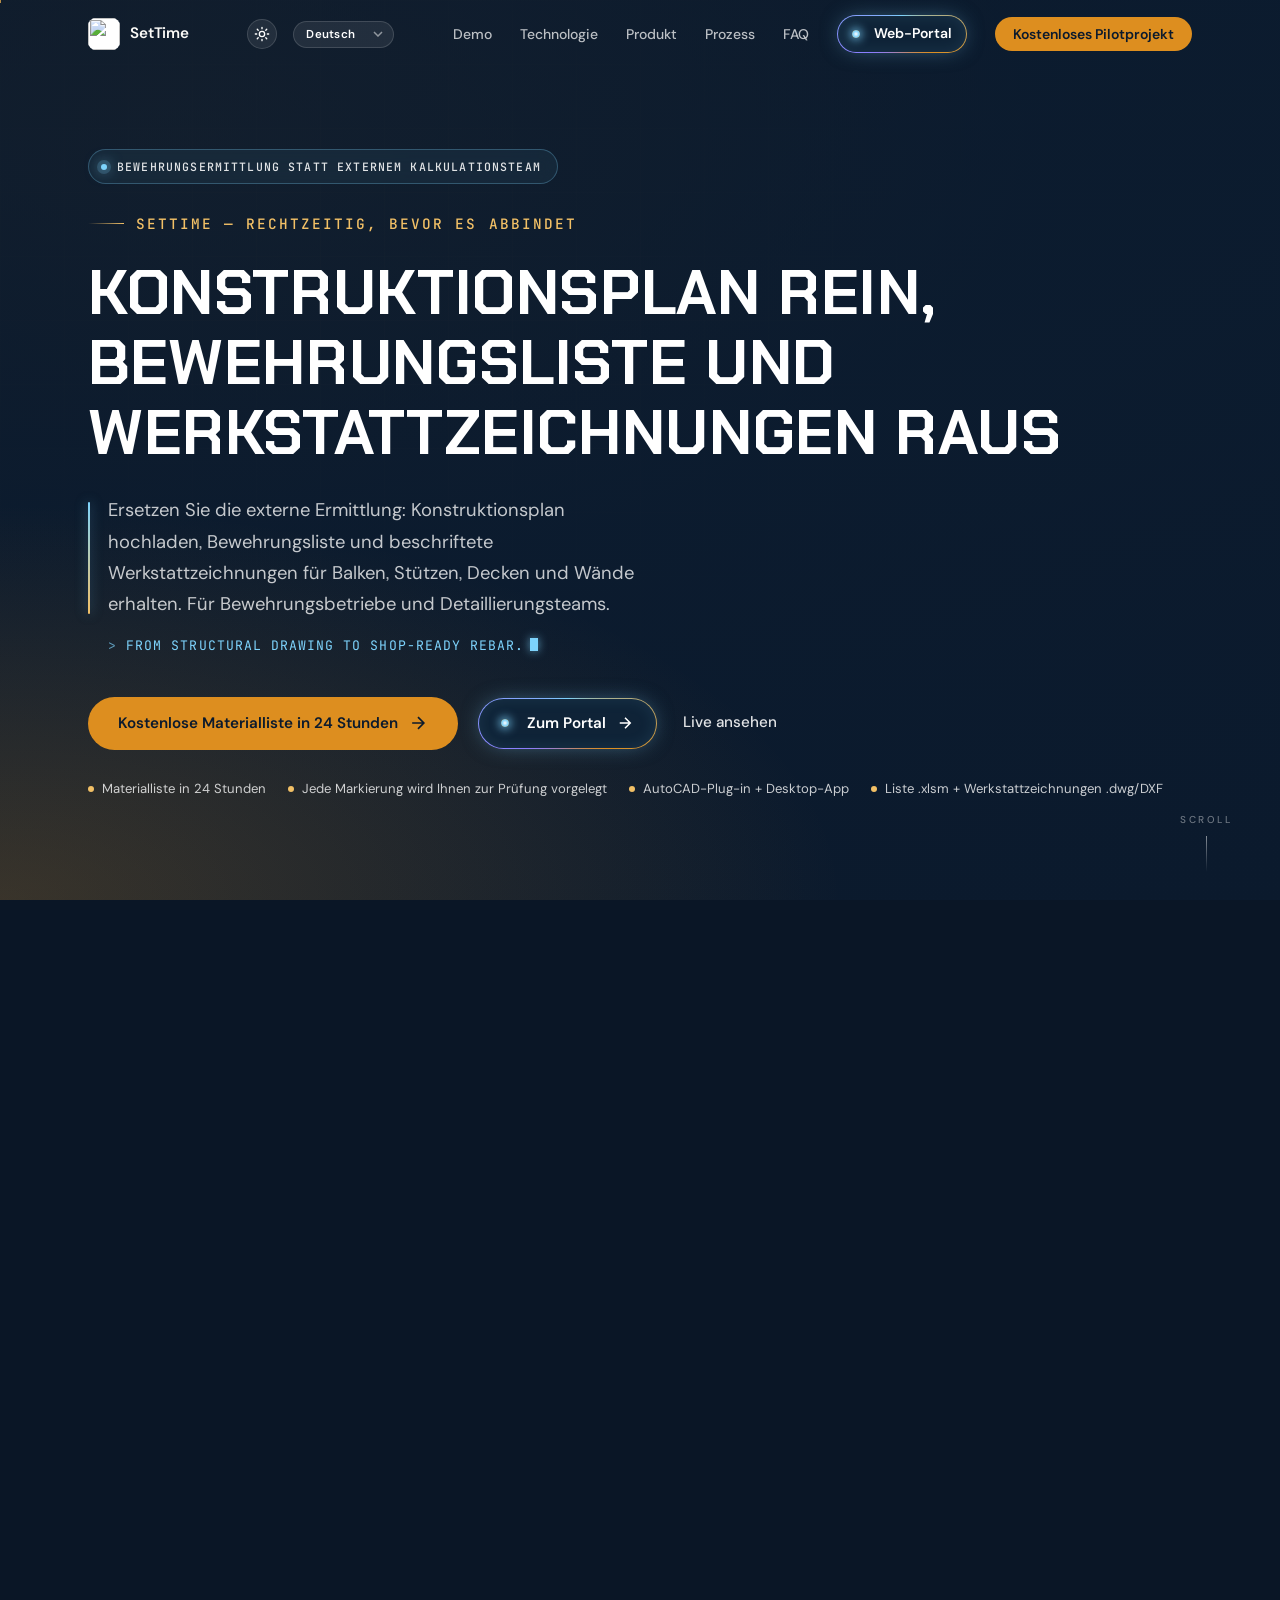
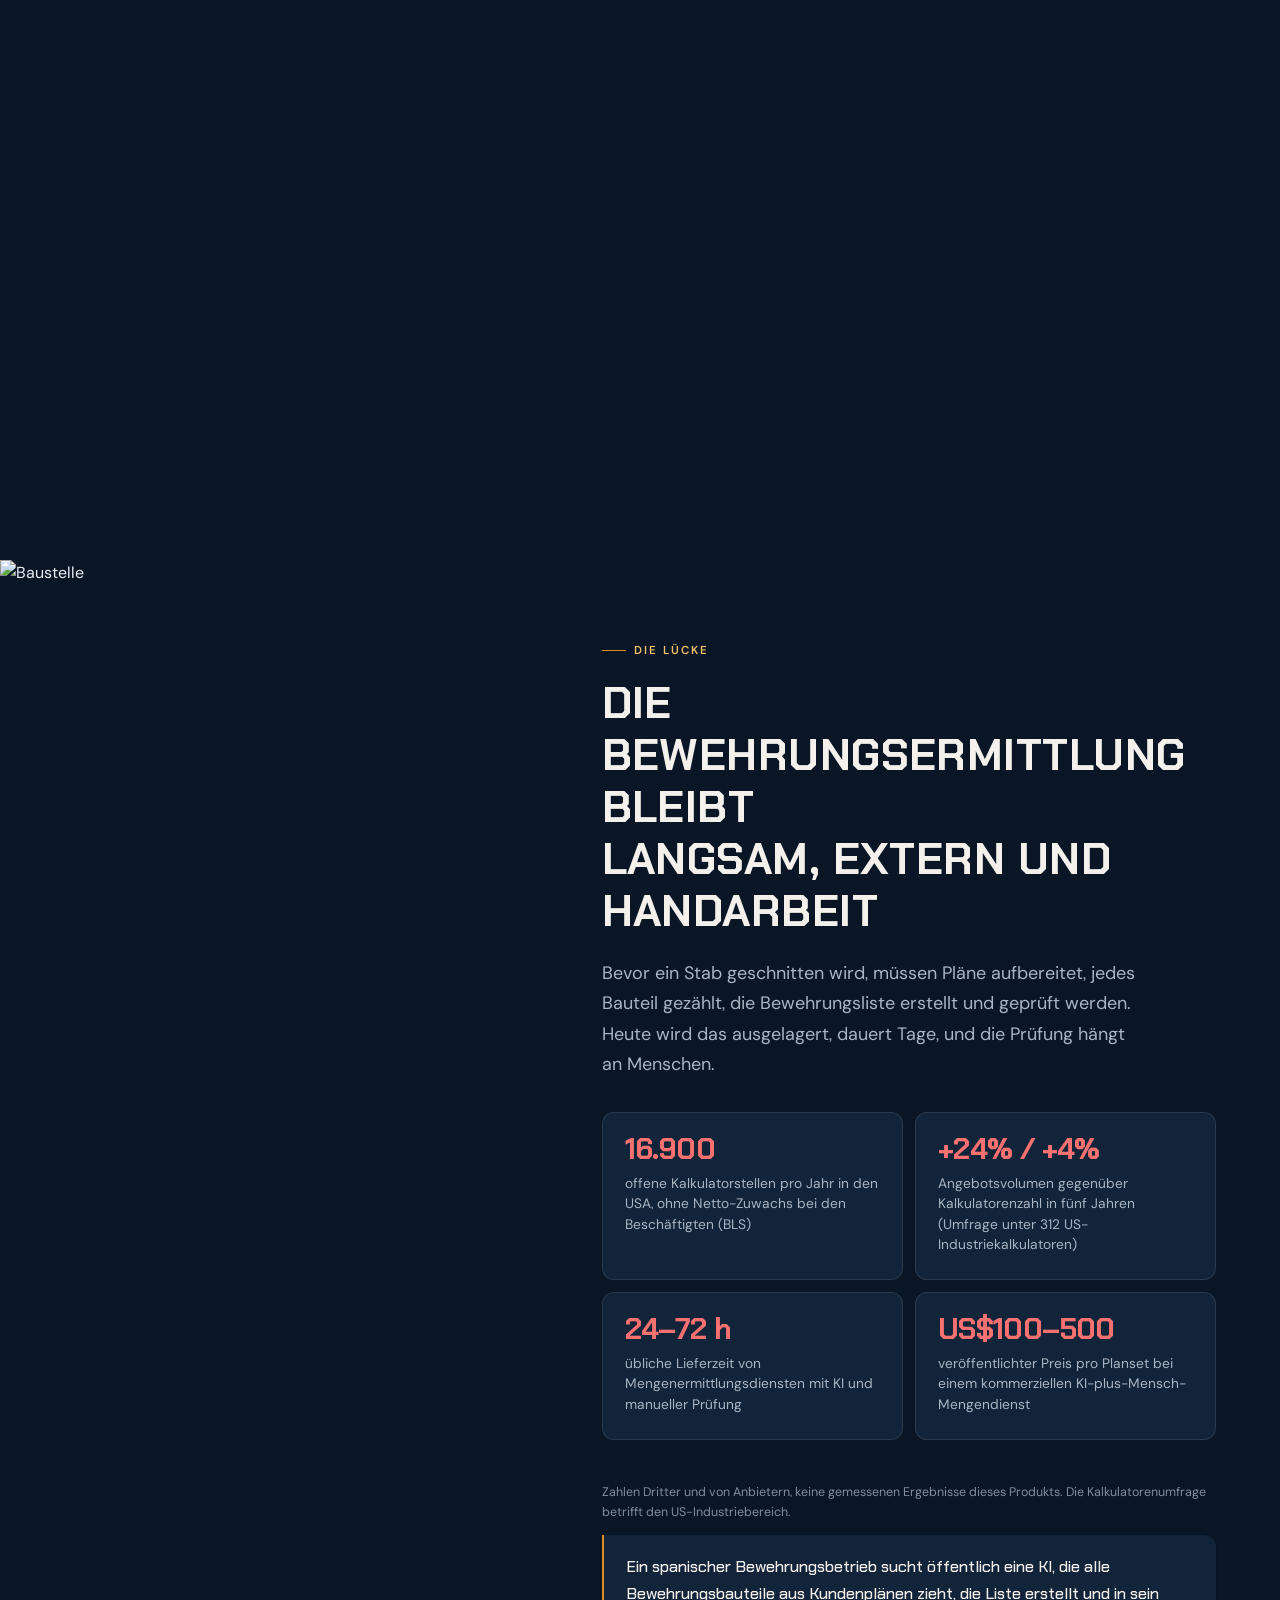
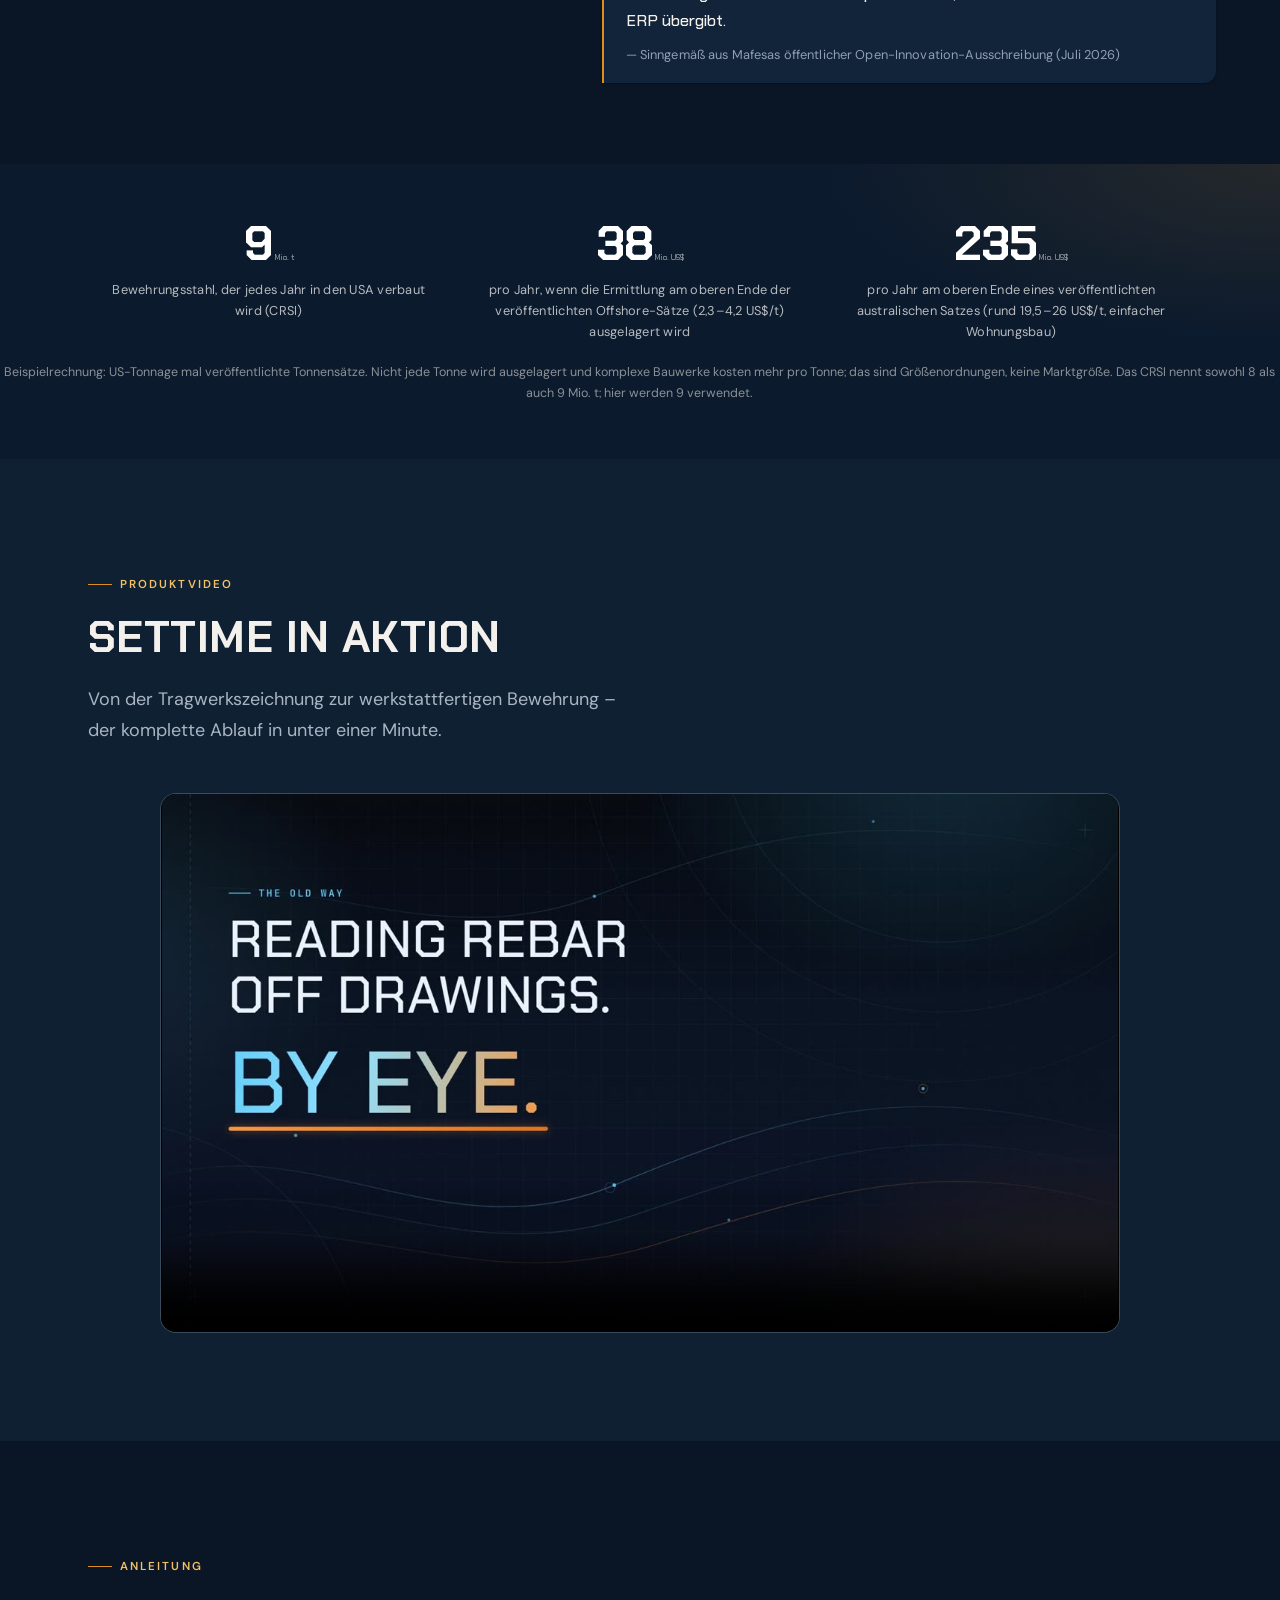
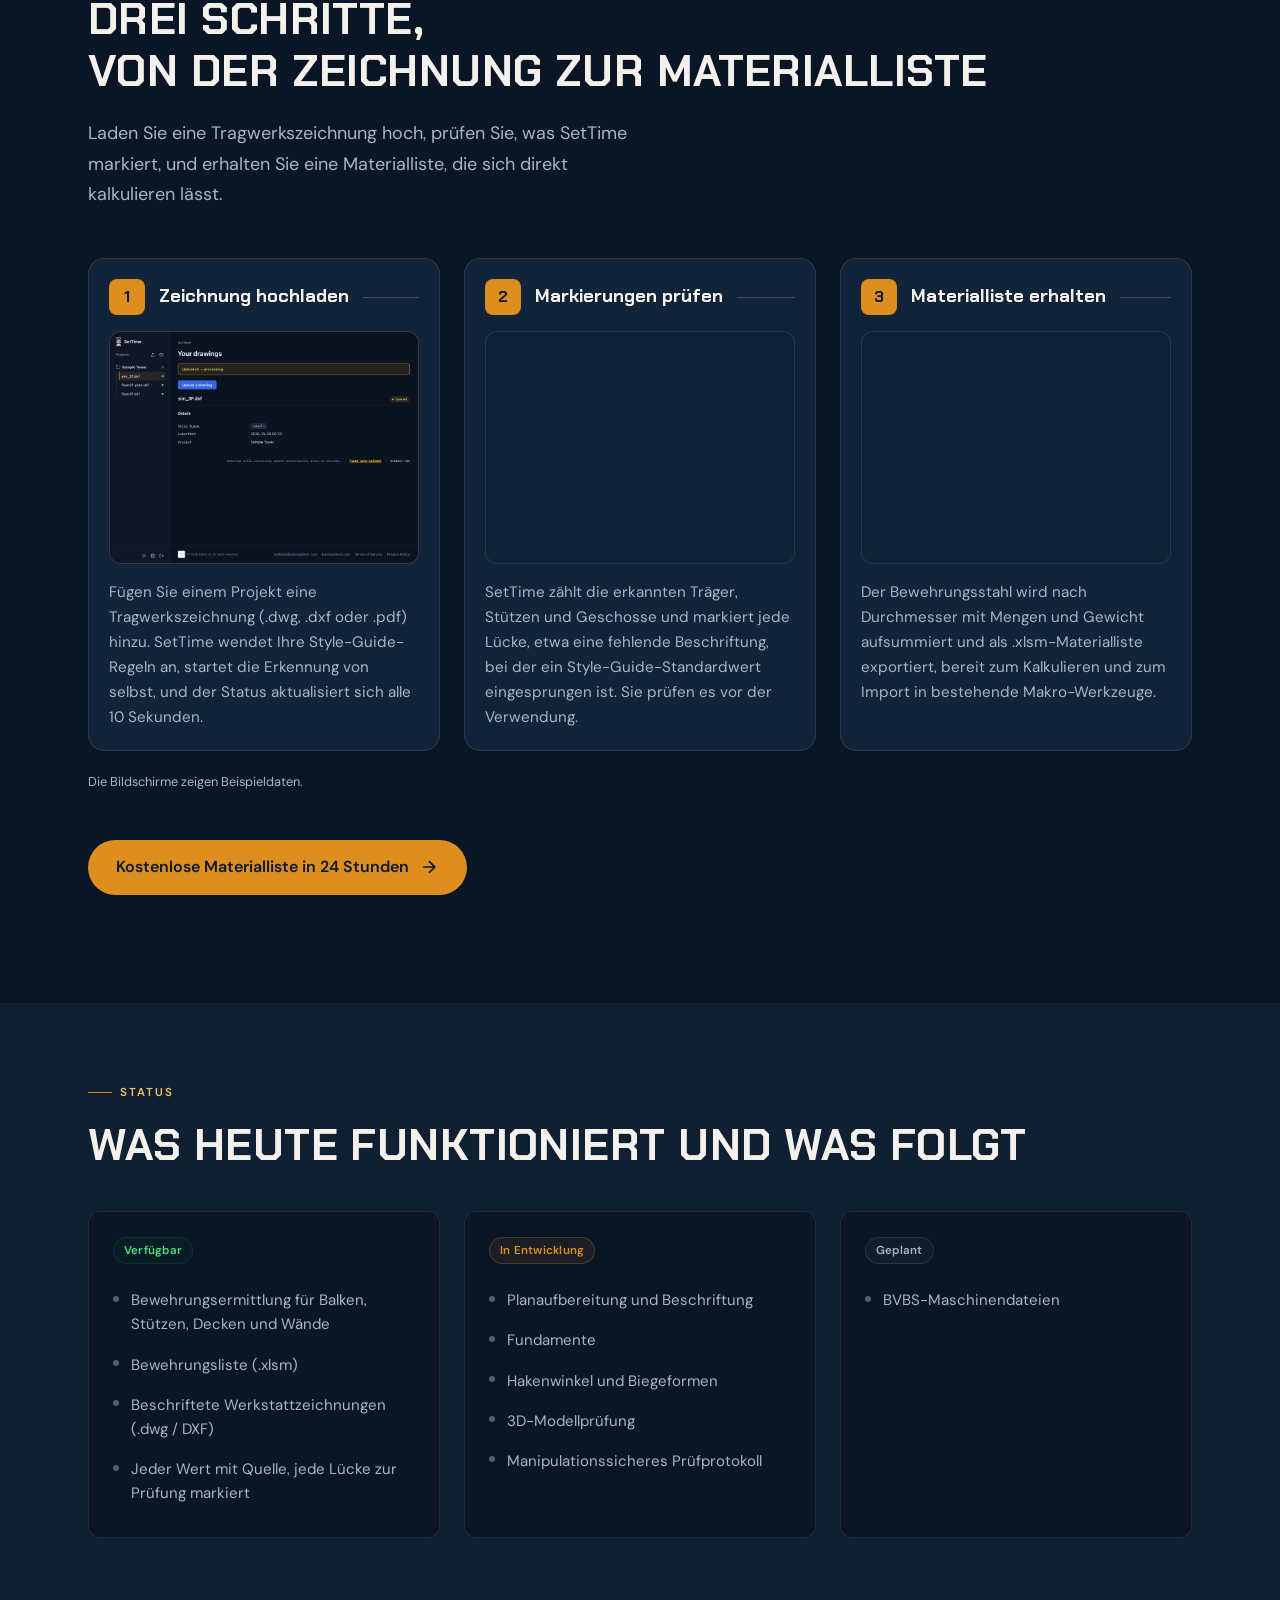
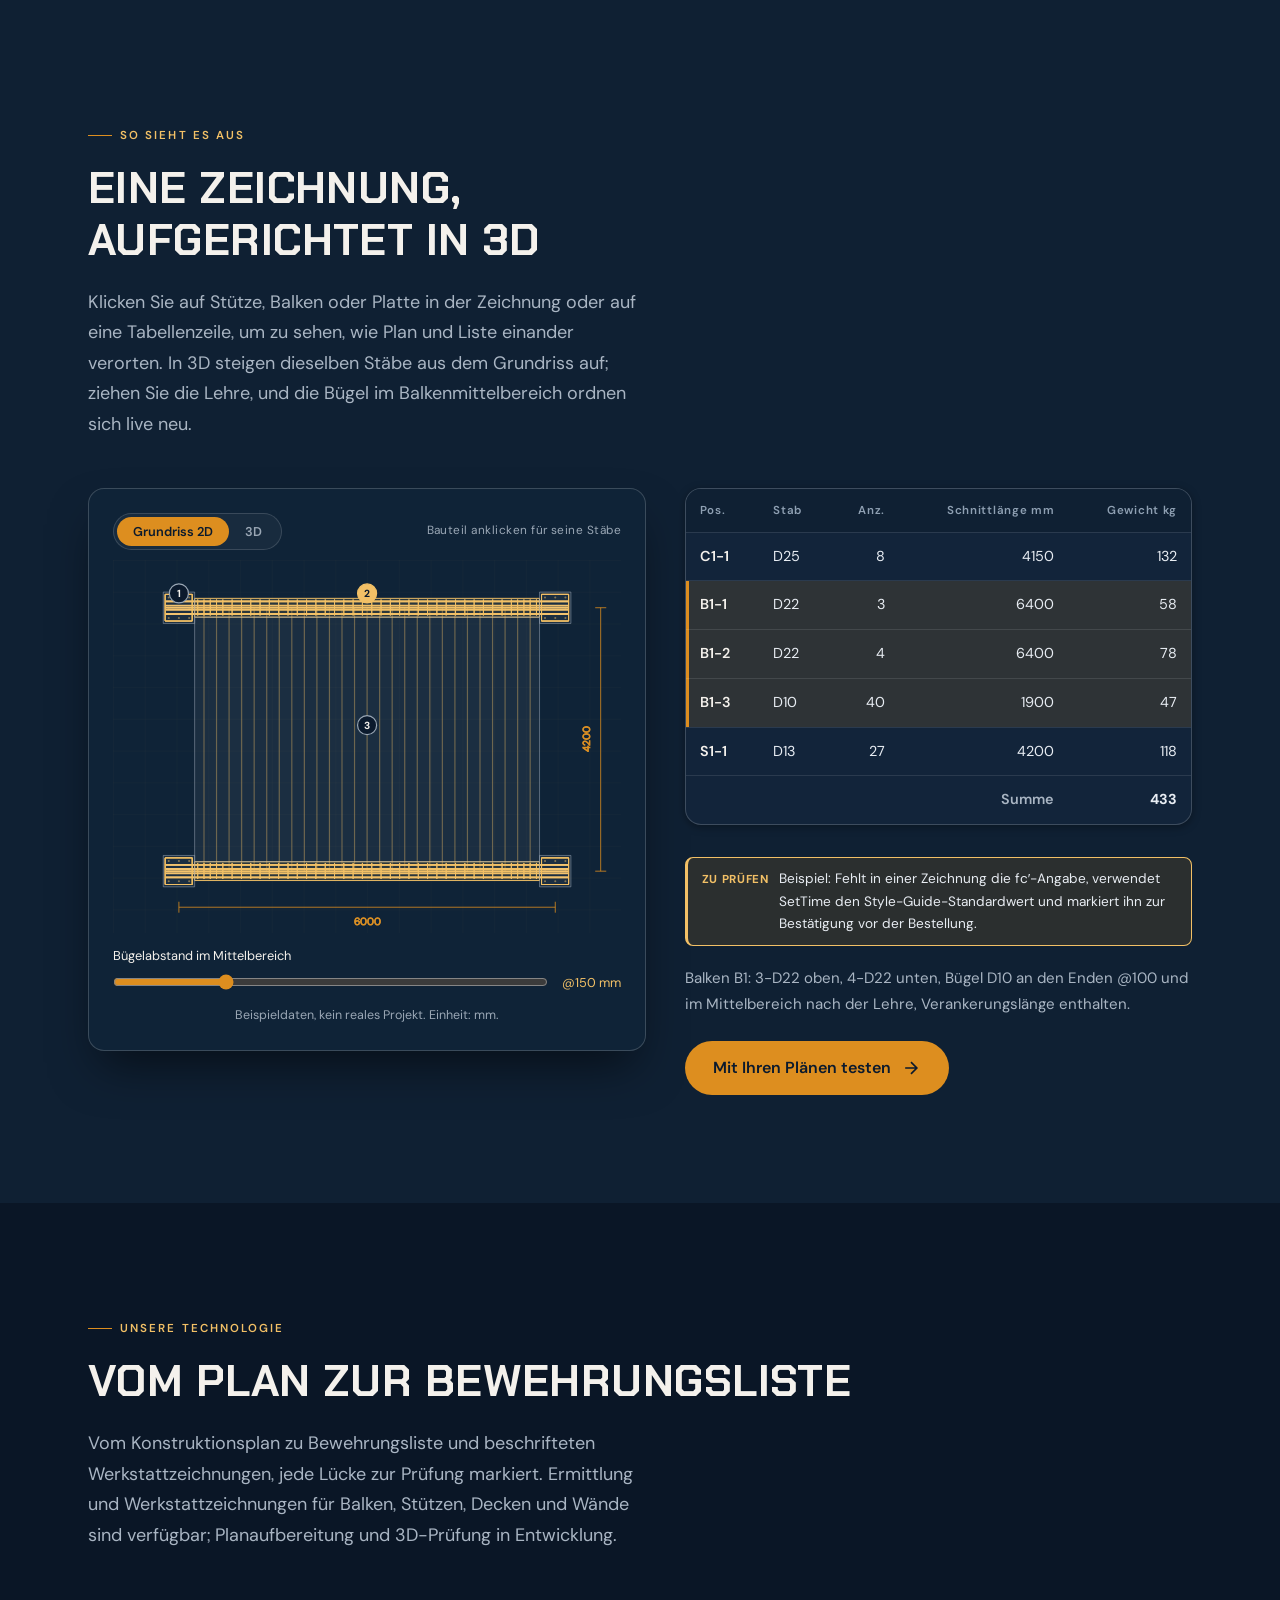
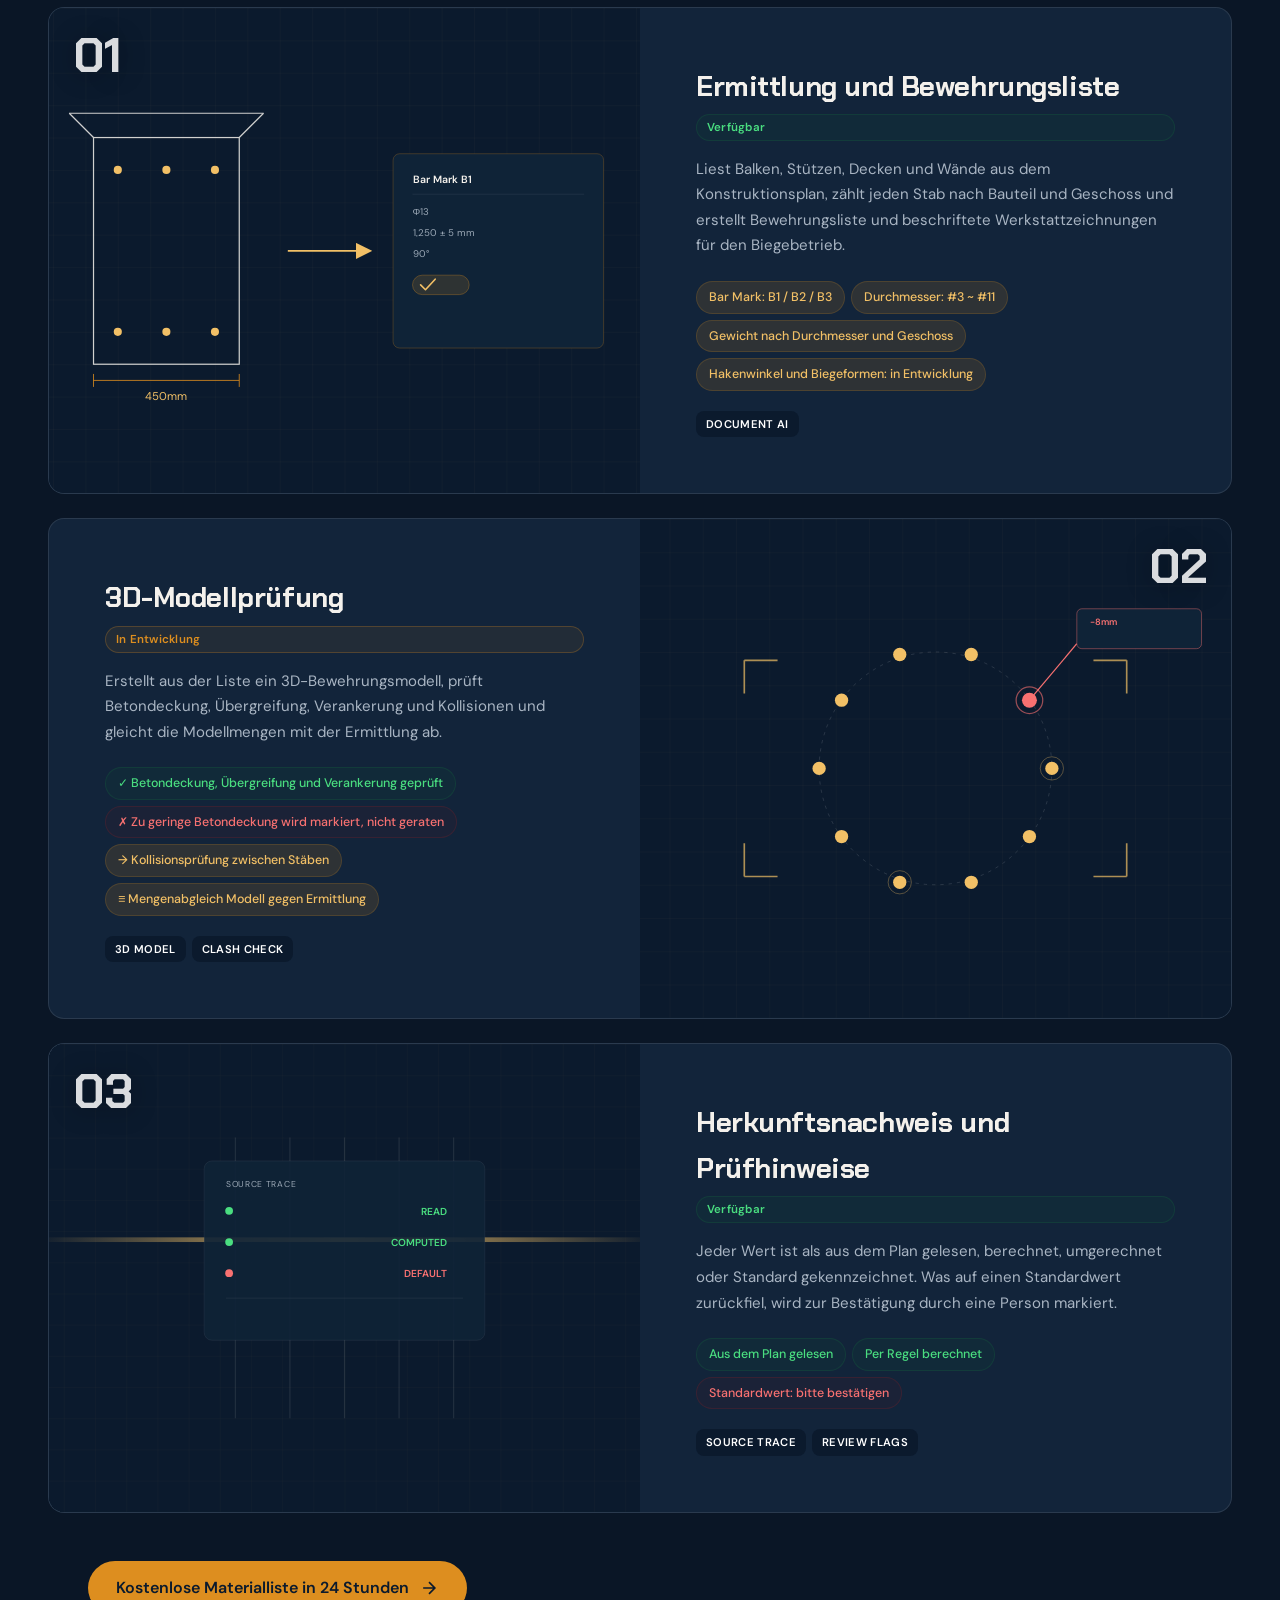
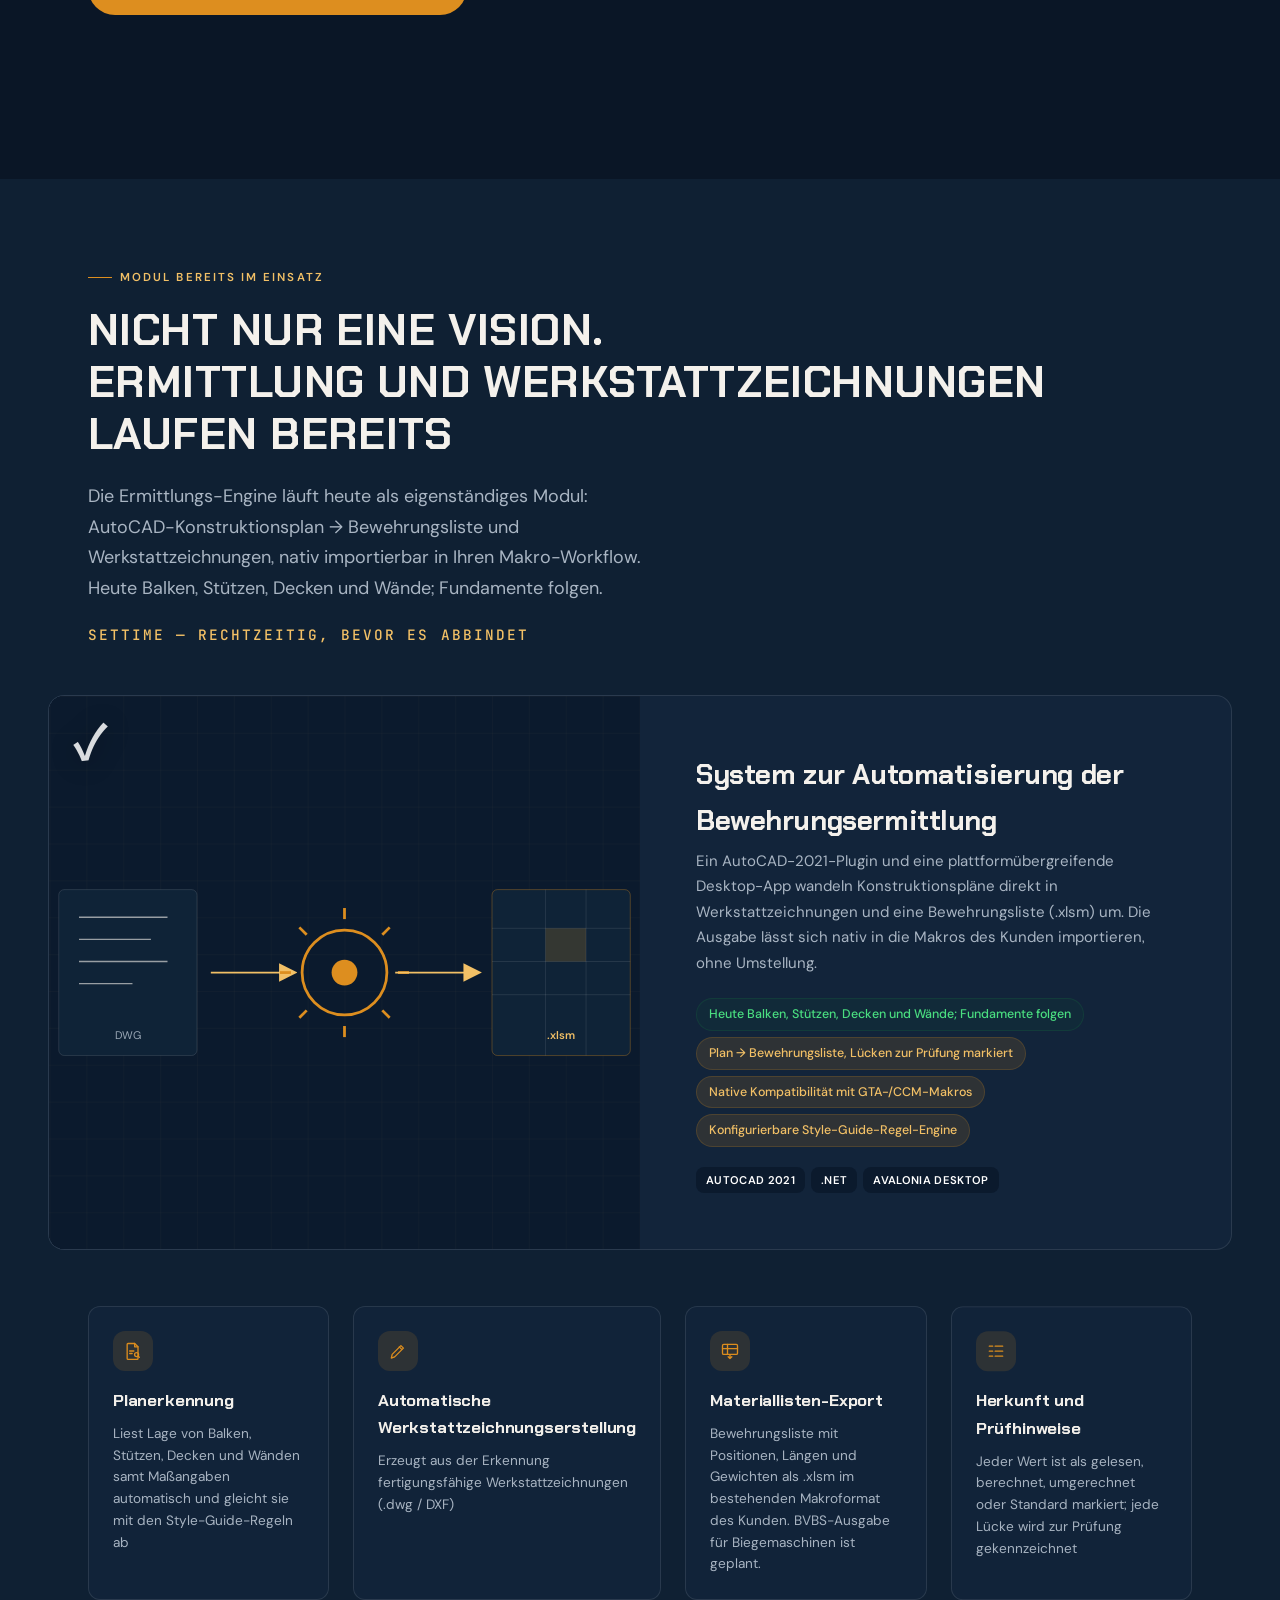
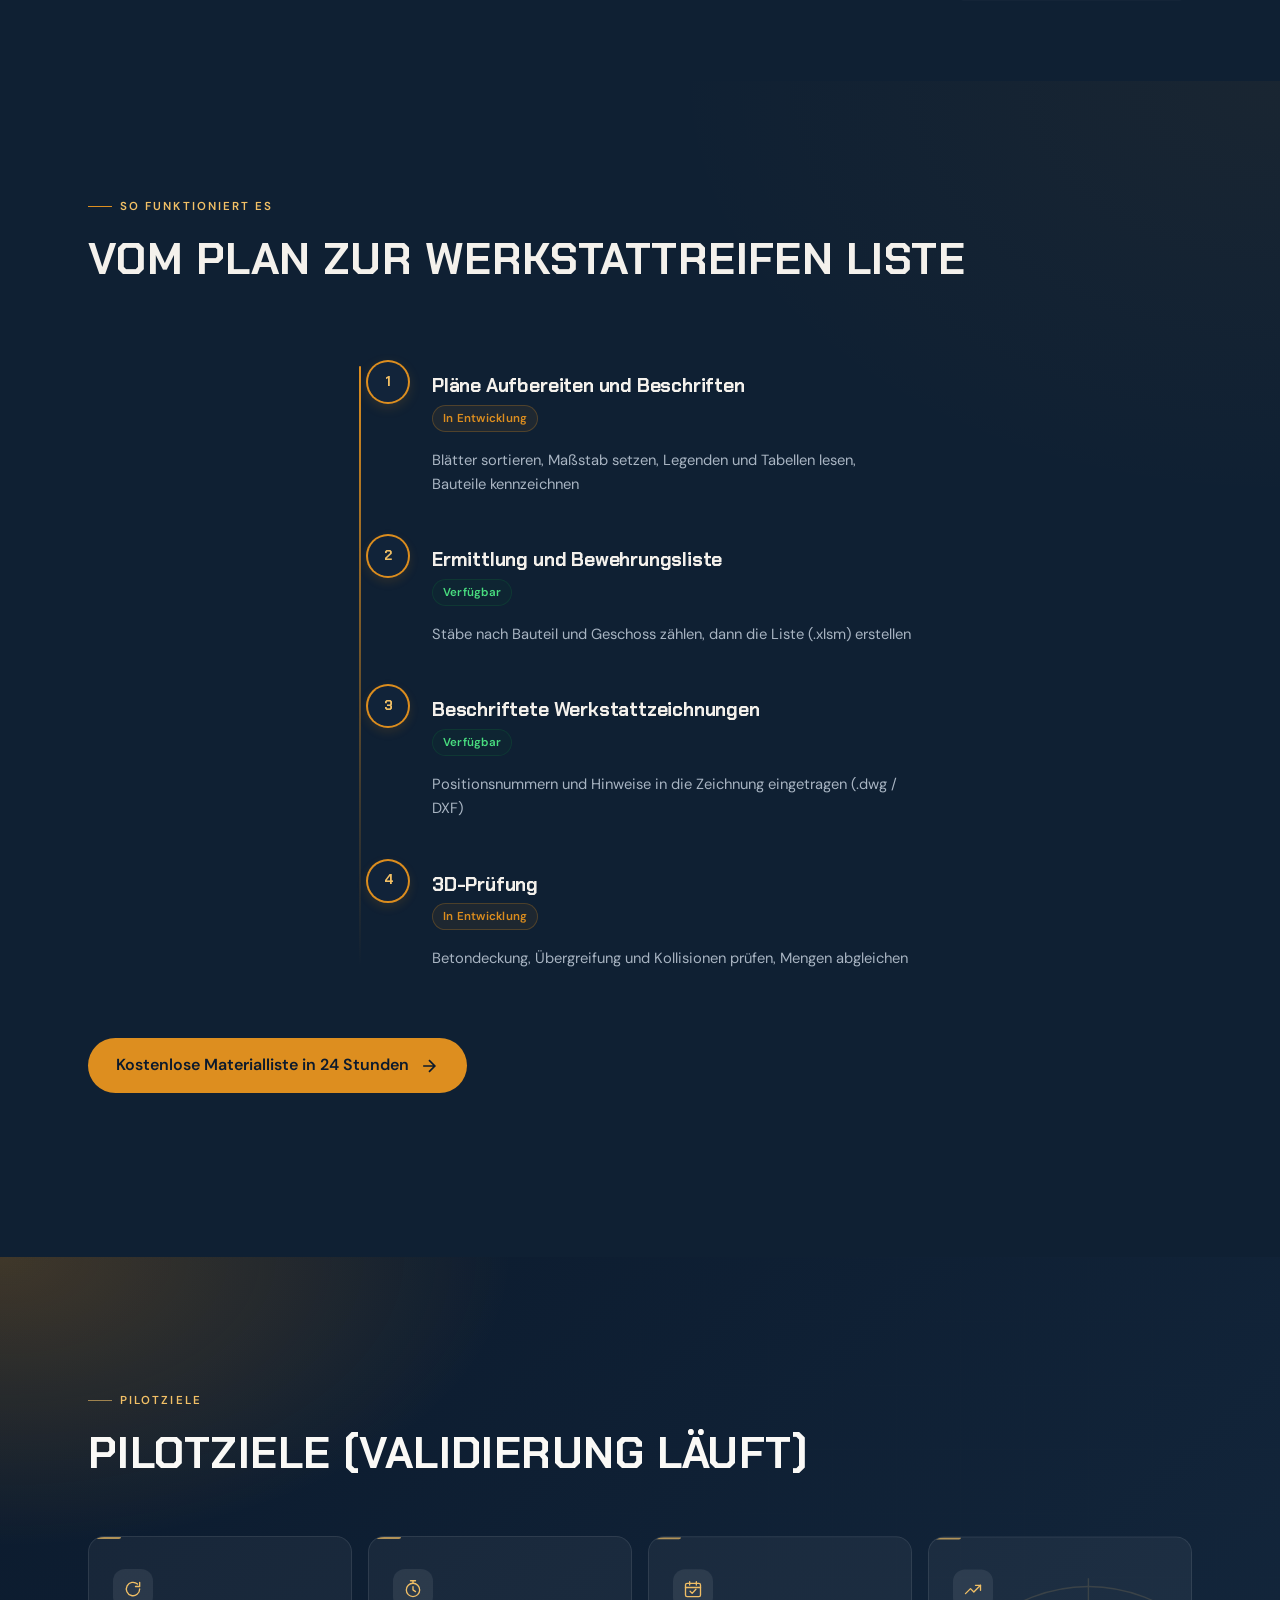
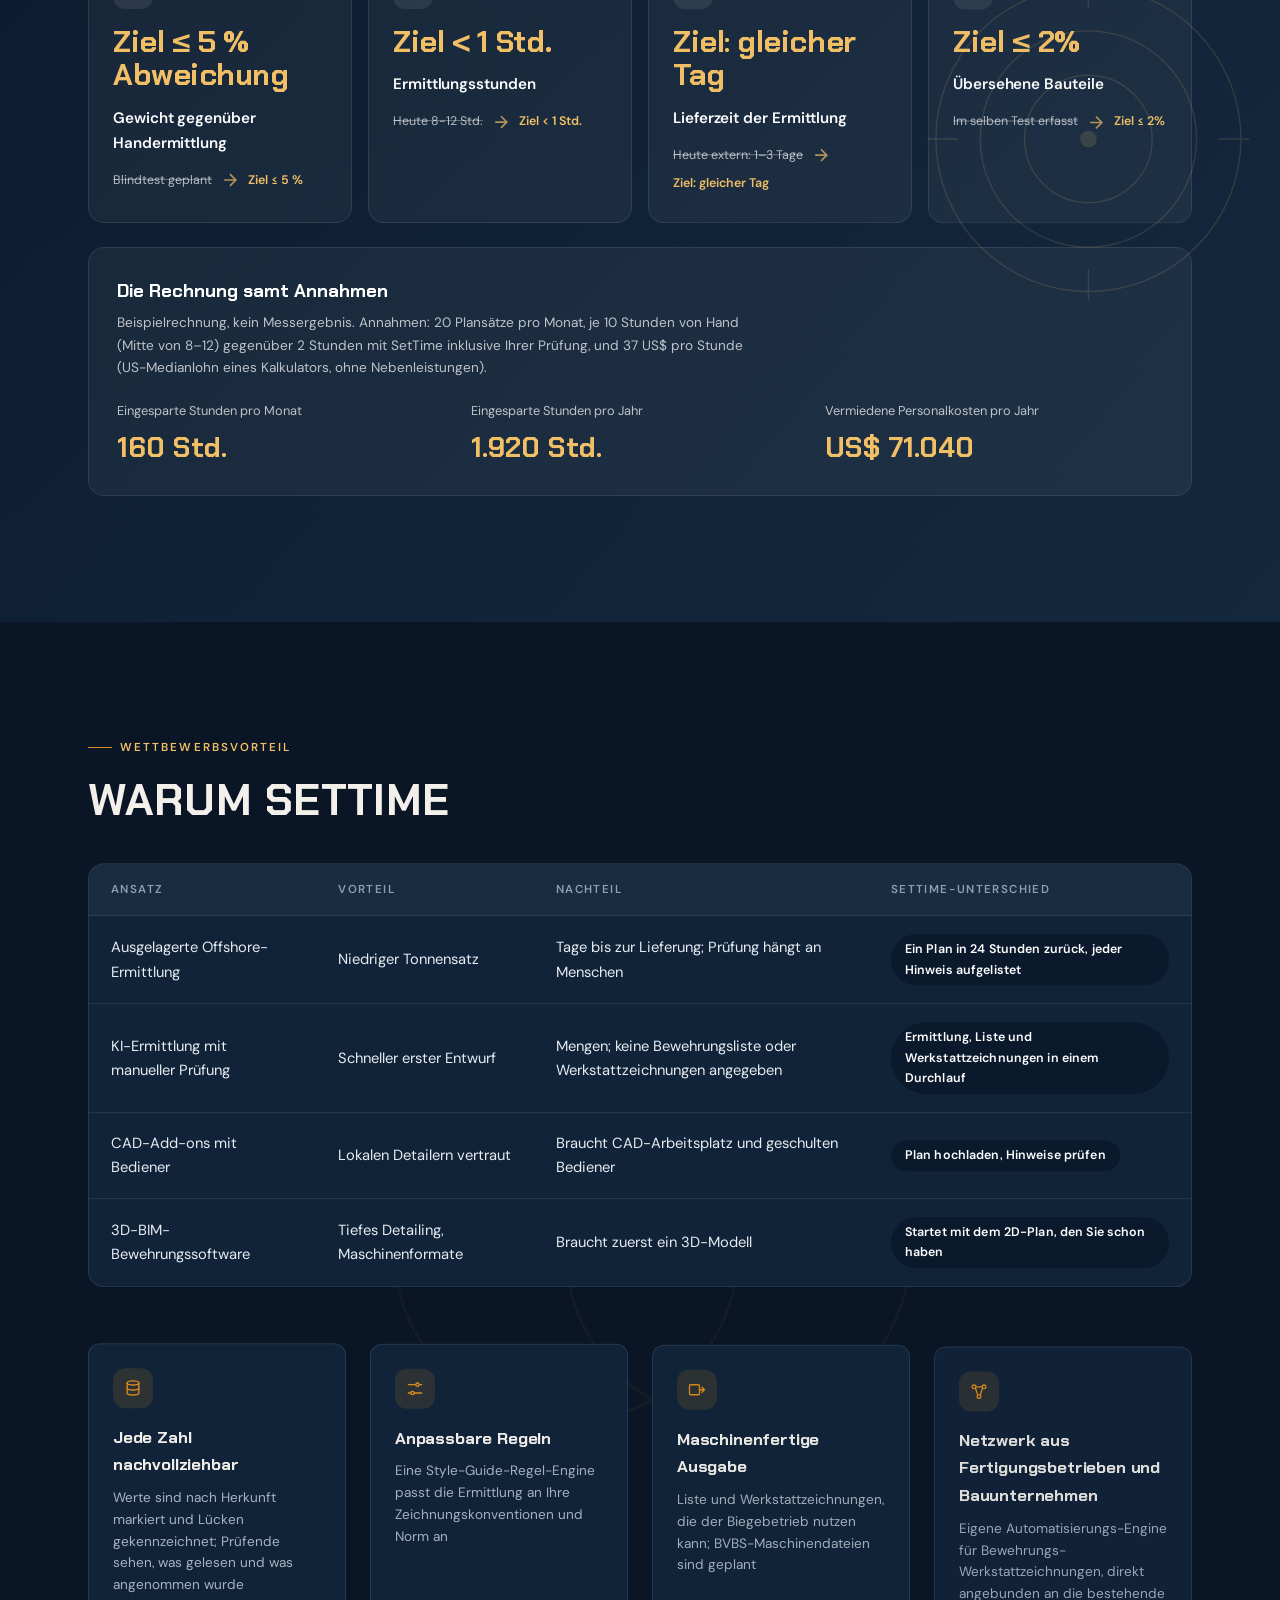
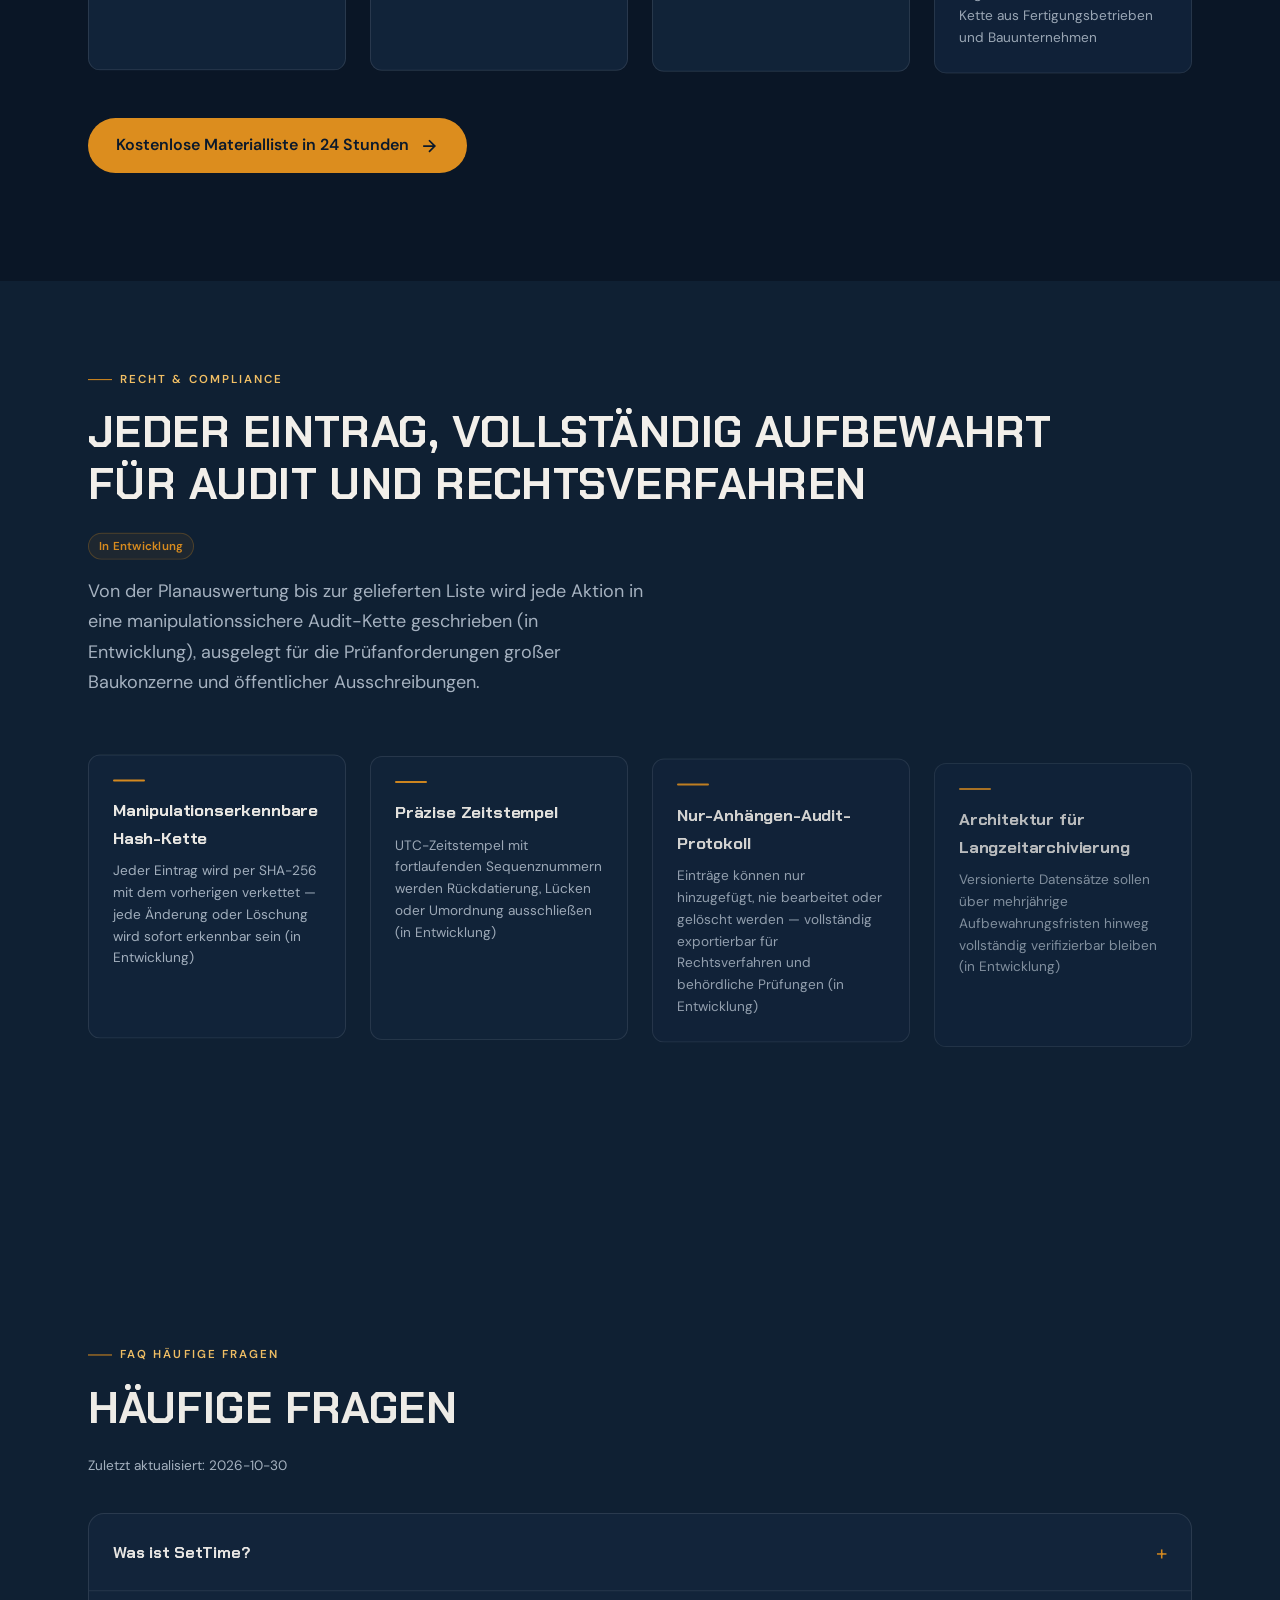
==== de/index.html @ 1904a4b4 "Add a rebar takeoff and bar bending schedule guide Search Console shows only brand queries; nothing " ====
<!DOCTYPE html>
<html lang="de" data-pinned-lang="de" class="no-3d">
<head>
  <meta charset="UTF-8">
  <meta name="viewport" content="width=device-width, initial-scale=1.0">
  <meta name="description" content="SetTime ersetzt die ausgelagerte Bewehrungsermittlung: Aus dem Konstruktionsplan entstehen Bewehrungsliste (.xlsm) und Werkstattzeichnungen (.dwg/DXF) für Balken, Stützen, Decken und Wände, per AutoCAD-2021-Plugin und Desktop-App. Planaufbereitung, Fundamente und 3D-Prüfung in Entwicklung. Von Kairos.ai. Einen Plan senden, in 24 Stunden kostenlos eine Mengenermittlung erhalten.">
  <meta name="keywords" content="SetTime, SetTime 鋼筋, SetTime 鋼筋算量, Kairos.ai, 鋼筋估算軟體, 鋼筋計料, 鋼筋加工圖, 鋼筋計料表, AI 鋼筋估算, 外包算量, 鋼筋料單, 施工圖自動解析, 3D 模型檢查, 稽核鏈, SetTime rebar takeoff software, rebar takeoff automation, outsourced rebar takeoff, rebar shop drawings, bar bending schedule, BBS, AutoCAD rebar plugin, 3D rebar check, audit trail">
  <meta name="author" content="Kairos.ai">
  <meta name="application-name" content="SetTime">
  <meta name="robots" content="index, follow, max-snippet:-1, max-image-preview:large, max-video-preview:-1">
  <meta name="theme-color" content="#FBFAF7">
  <script>
    (function () {
      var t;
      try { t = localStorage.getItem('theme'); } catch (e) {}
      if (t !== 'light' && t !== 'dark') t = 'dark';
      document.documentElement.setAttribute('data-theme', t);
      var m = document.querySelector('meta[name="theme-color"]');
      if (m && t === 'dark') m.setAttribute('content', '#0B1A2D');
    })();
  </script>
  <meta property="og:site_name" content="SetTime by Kairos.ai">
  <meta property="og:title" content="SetTime | KI-Bewehrungsermittlung">
  <meta property="og:description" content="SetTime ersetzt die ausgelagerte Bewehrungsermittlung: Aus dem Konstruktionsplan entstehen Bewehrungsliste (.xlsm) und Werkstattzeichnungen (.dwg/DXF) für Balken, Stützen, Decken und Wände, per AutoCAD-2021-Plugin und Desktop-App. Planaufbereitung, Fundamente und 3D-Prüfung in Entwicklung. Von Kairos.ai. Einen Plan senden, in 24 Stunden kostenlos eine Mengenermittlung erhalten.">
  <meta property="og:type" content="website">
  <meta property="og:url" content="https://settime.kairosaitech.com/de/">
  <meta property="og:locale" content="de_DE">
  <meta property="og:image" content="https://settime.kairosaitech.com/assets/settime-og-card.jpg">
  <meta property="og:image:width" content="1200">
  <meta property="og:image:height" content="630">
  <meta property="og:image:alt" content="SetTime: structural drawings to rebar material lists, shown with a sample material list table">
  <meta name="twitter:card" content="summary_large_image">
  <meta name="twitter:title" content="SetTime | KI-Bewehrungsermittlung">
  <meta name="twitter:description" content="SetTime ersetzt die ausgelagerte Bewehrungsermittlung: Aus dem Konstruktionsplan entstehen Bewehrungsliste (.xlsm) und Werkstattzeichnungen (.dwg/DXF) für Balken, Stützen, Decken und Wände, per AutoCAD-2021-Plugin und Desktop-App. Planaufbereitung, Fundamente und 3D-Prüfung in Entwicklung. Von Kairos.ai. Einen Plan senden, in 24 Stunden kostenlos eine Mengenermittlung erhalten.">
  <meta name="twitter:image" content="https://settime.kairosaitech.com/assets/settime-og-card.jpg">
  <meta name="twitter:image:alt" content="SetTime: structural drawings to rebar material lists, shown with a sample material list table">
  <link rel="canonical" href="https://settime.kairosaitech.com/de/">
  <link rel="alternate" hreflang="zh-Hant" href="https://settime.kairosaitech.com/">
  <link rel="alternate" hreflang="en" href="https://settime.kairosaitech.com/en/">
  <link rel="alternate" hreflang="ja" href="https://settime.kairosaitech.com/ja/">
  <link rel="alternate" hreflang="es" href="https://settime.kairosaitech.com/es/">
  <link rel="alternate" hreflang="fr" href="https://settime.kairosaitech.com/fr/">
  <link rel="alternate" hreflang="de" href="https://settime.kairosaitech.com/de/">
  <link rel="alternate" hreflang="it" href="https://settime.kairosaitech.com/it/">
  <link rel="alternate" hreflang="pt" href="https://settime.kairosaitech.com/pt/">
  <link rel="alternate" hreflang="x-default" href="https://settime.kairosaitech.com/">
  <!-- Machine-readable product summary for AI answer engines / LLM crawlers. -->
  <link rel="alternate" type="text/plain" href="https://settime.kairosaitech.com/llms.txt" title="SetTime llms.txt">
  <link rel="icon" type="image/png" href="/assets/settime-favicon.png">
  <link rel="apple-touch-icon" href="/assets/settime-favicon.png">
  <title>SetTime | KI-Bewehrungsermittlung</title>
  <link rel="preconnect" href="https://fonts.googleapis.com">
  <link rel="preconnect" href="https://fonts.gstatic.com" crossorigin>
  <link href="https://fonts.googleapis.com/css2?family=Chakra+Petch:wght@500;700&family=JetBrains+Mono:wght@400;500&family=Noto+Sans+TC:wght@700&family=DM+Sans:ital,wght@0,400;0,500;0,600;0,700;1,400&display=swap" rel="stylesheet">
  <link rel="stylesheet" href="/styles.css">
  <!-- Vendored, not CDN-loaded: no runtime dependency on a third-party host. -->
  <script type="importmap">
    { "imports": { "three": "/vendor/three.module.min.js" } }
  </script>
  <script type="application/ld+json">
  {
    "@context": "https://schema.org",
    "@graph": [
      {
        "@type": "Organization",
        "@id": "https://www.kairosaitech.com/#organization",
        "name": "Kairos.ai",
        "alternateName": [
          "優時科技",
          "優時科技有限公司"
        ],
        "url": "https://www.kairosaitech.com",
        "logo": {
          "@type": "ImageObject",
          "url": "https://settime.kairosaitech.com/assets/kairos-logo-512.png",
          "width": 512,
          "height": 512
        },
        "email": "kairos.ai.tech@gmail.com",
        "contactPoint": {
          "@type": "ContactPoint",
          "contactType": "sales",
          "email": "kairos.ai.tech@gmail.com",
          "areaServed": "TW",
          "availableLanguage": [
            "zh-Hant",
            "en"
          ]
        },
        "brand": {
          "@id": "https://settime.kairosaitech.com/de/#brand"
        },
        "owns": {
          "@id": "https://settime.kairosaitech.com/de/#software"
        }
      },
      {
        "@type": "Brand",
        "@id": "https://settime.kairosaitech.com/de/#brand",
        "name": "SetTime",
        "url": "https://settime.kairosaitech.com/",
        "logo": "https://settime.kairosaitech.com/assets/settime-logo-og.png",
        "slogan": "SetTime — Rechtzeitig, bevor es abbindet"
      },
      {
        "@type": "WebSite",
        "@id": "https://settime.kairosaitech.com/de/#website",
        "url": "https://settime.kairosaitech.com/",
        "name": "SetTime",
        "alternateName": "SetTime by Kairos.ai",
        "inLanguage": [
          "de",
          "en",
          "ja",
          "es",
          "fr",
          "de",
          "it",
          "pt"
        ],
        "publisher": {
          "@id": "https://www.kairosaitech.com/#organization"
        }
      },
      {
        "@type": "WebPage",
        "@id": "https://settime.kairosaitech.com/de/#webpage",
        "url": "https://settime.kairosaitech.com/de/",
        "name": "SetTime | AI Rebar Takeoff Software — Structural Drawings to Shop Drawings & Bar Schedules",
        "description": "SetTime ersetzt die ausgelagerte Bewehrungsermittlung: Aus dem Konstruktionsplan entstehen Bewehrungsliste (.xlsm) und Werkstattzeichnungen (.dwg/DXF) für Balken, Stützen, Decken und Wände, per AutoCAD-2021-Plugin und Desktop-App. Planaufbereitung, Fundamente und 3D-Prüfung in Entwicklung. Von Kairos.ai. Einen Plan senden, in 24 Stunden kostenlos eine Mengenermittlung erhalten.",
        "inLanguage": "de",
        "dateModified": "2026-10-30",
        "isPartOf": {
          "@id": "https://settime.kairosaitech.com/de/#website"
        },
        "about": {
          "@id": "https://settime.kairosaitech.com/de/#software"
        },
        "mainEntity": {
          "@id": "https://settime.kairosaitech.com/de/#software"
        },
        "video": {
          "@id": "https://settime.kairosaitech.com/de/#video"
        },
        "publisher": {
          "@id": "https://www.kairosaitech.com/#organization"
        },
        "primaryImageOfPage": {
          "@type": "ImageObject",
          "url": "https://settime.kairosaitech.com/assets/settime-og-card.jpg",
          "width": 1200,
          "height": 630
        }
      },
      {
        "@type": "HowTo",
        "@id": "https://settime.kairosaitech.com/de/#howto",
        "name": "Drei Schritte, von der Zeichnung zur Materialliste",
        "description": "Laden Sie eine Tragwerkszeichnung hoch, prüfen Sie, was SetTime markiert, und erhalten Sie eine Materialliste, die sich direkt kalkulieren lässt.",
        "inLanguage": "de",
        "isPartOf": {
          "@id": "https://settime.kairosaitech.com/de/#webpage"
        },
        "about": {
          "@id": "https://settime.kairosaitech.com/de/#software"
        },
        "tool": {
          "@id": "https://settime.kairosaitech.com/de/#software"
        },
        "step": [
          {
            "@type": "HowToStep",
            "position": 1,
            "name": "Zeichnung hochladen",
            "text": "Fügen Sie einem Projekt eine Tragwerkszeichnung (.dwg, .dxf oder .pdf) hinzu. SetTime wendet Ihre Style-Guide-Regeln an, startet die Erkennung von selbst, und der Status aktualisiert sich alle 10 Sekunden.",
            "url": "https://settime.kairosaitech.com/de/#howto",
            "image": "https://settime.kairosaitech.com/assets/howto-1-upload.jpg"
          },
          {
            "@type": "HowToStep",
            "position": 2,
            "name": "Markierungen prüfen",
            "text": "SetTime zählt die erkannten Träger, Stützen und Geschosse und markiert jede Lücke, etwa eine fehlende Beschriftung, bei der ein Style-Guide-Standardwert eingesprungen ist. Sie prüfen es vor der Verwendung.",
            "url": "https://settime.kairosaitech.com/de/#howto",
            "image": "https://settime.kairosaitech.com/assets/howto-2-review.jpg"
          },
          {
            "@type": "HowToStep",
            "position": 3,
            "name": "Materialliste erhalten",
            "text": "Der Bewehrungsstahl wird nach Durchmesser mit Mengen und Gewicht aufsummiert und als .xlsm-Materialliste exportiert, bereit zum Kalkulieren und zum Import in bestehende Makro-Werkzeuge.",
            "url": "https://settime.kairosaitech.com/de/#howto",
            "image": "https://settime.kairosaitech.com/assets/howto-3-materials.jpg"
          }
        ]
      },
      {
        "@type": "VideoObject",
        "@id": "https://settime.kairosaitech.com/de/#video",
        "name": "See SetTime in action: structural drawing to rebar bar schedule and shop drawings",
        "description": "Product walkthrough of SetTime: upload a structural drawing, get the rebar bar schedule (.xlsm) and shop drawings in under a minute.",
        "thumbnailUrl": "https://settime.kairosaitech.com/assets/demo-poster.jpg",
        "contentUrl": "https://settime.kairosaitech.com/assets/demo.mp4",
        "uploadDate": "2026-10-20T00:00:00+08:00",
        "duration": "PT44S",
        "encodingFormat": "video/mp4",
        "inLanguage": "en",
        "isPartOf": {
          "@id": "https://settime.kairosaitech.com/de/#webpage"
        },
        "about": {
          "@id": "https://settime.kairosaitech.com/de/#software"
        },
        "publisher": {
          "@id": "https://www.kairosaitech.com/#organization"
        }
      },
      {
        "@type": "SoftwareApplication",
        "@id": "https://settime.kairosaitech.com/de/#software",
        "name": "SetTime",
        "alternateName": [
          "SetTime Rebar Takeoff Automation System",
          "SetTime 鋼筋算量自動化系統"
        ],
        "applicationCategory": "BusinessApplication",
        "applicationSubCategory": "Construction rebar takeoff and shop-drawing automation",
        "operatingSystem": "Windows (AutoCAD 2021 plugin); cross-platform desktop app",
        "softwareRequirements": "AutoCAD 2021 (for the plugin)",
        "url": "https://settime.kairosaitech.com/",
        "image": "https://settime.kairosaitech.com/assets/settime-og-card.jpg",
        "description": "SetTime is Kairos.ai's rebar takeoff software, built to replace the outsourced estimating team. Shipping today for beams, columns, slabs and walls: an AutoCAD 2021 plugin plus a cross-platform desktop app that converts structural drawings into a bar schedule (.xlsm) and annotated shop drawings (.dwg / DXF), importing natively into a fabricator's existing macro tooling. Drawing preparation, foundations and a 3D model check are in development; BVBS output is planned.",
        "featureList": [
          "Structural drawing recognition (beams, columns, slabs and walls)",
          "Takeoff and bar bending schedule export to .xlsm for existing fabricator macro tooling",
          "Annotated rebar shop-drawing generation (.dwg / DXF)",
          "Per-value source trace and review flags",
          "In development: drawing preparation and annotation",
          "In development: foundations",
          "In development: bend angles and hook types",
          "In development: 3D model check (cover, lap, anchorage, clashes)",
          "Planned: BVBS machine output",
          "In development: SHA-256 hash-chained audit trail"
        ],
        "audience": {
          "@type": "BusinessAudience",
          "audienceType": "Rebar fabricators, detailing firms, contractors, estimators"
        },
        "areaServed": [
          "US",
          "TW",
          "Europe"
        ],
        "inLanguage": [
          "de",
          "en",
          "ja",
          "es",
          "fr",
          "de",
          "it",
          "pt"
        ],
        "brand": {
          "@id": "https://settime.kairosaitech.com/de/#brand"
        },
        "publisher": {
          "@id": "https://www.kairosaitech.com/#organization"
        },
        "author": {
          "@id": "https://www.kairosaitech.com/#organization"
        }
      },
      {
        "@type": "FAQPage",
        "@id": "https://settime.kairosaitech.com/de/#faq",
        "isPartOf": {
          "@id": "https://settime.kairosaitech.com/de/#webpage"
        },
        "inLanguage": "de",
        "mainEntity": [
          {
            "@type": "Question",
            "name": "Was ist SetTime?",
            "acceptedAnswer": {
              "@type": "Answer",
              "text": "SetTime ist die Bewehrungsermittlungs-Software von Kairos.ai und soll das externe Kalkulationsteam ersetzen: Plan rein, Bewehrungsliste und beschriftete Werkstattzeichnungen raus. Für Balken, Stützen, Decken und Wände verfügbar; Planaufbereitung, Fundamente und 3D-Prüfung in Entwicklung; BVBS-Ausgabe geplant."
            }
          },
          {
            "@type": "Question",
            "name": "Was kann SetTime heute schon?",
            "acceptedAnswer": {
              "@type": "Answer",
              "text": "Jetzt verfügbar: ein AutoCAD-2021-Plugin plus plattformübergreifende Desktop-App, die Pläne von Balken, Stützen, Decken und Wänden in eine Bewehrungsliste (.xlsm) und Werkstattzeichnungen (.dwg / DXF) umwandelt, jeder Wert nach Herkunft markiert, Lücken zur Prüfung gekennzeichnet. In Entwicklung: Planaufbereitung und Beschriftung, Fundamente, Biegewinkel und Hakenformen, 3D-Modellprüfung und die manipulationssichere Audit-Kette. Geplant: BVBS-Ausgabe."
            }
          },
          {
            "@type": "Question",
            "name": "Für wen ist SetTime gedacht?",
            "acceptedAnswer": {
              "@type": "Answer",
              "text": "Bewehrungsbetriebe, Detailing-Büros, Bauunternehmen und Kalkulatoren, die heute Ermittlung zukaufen. Wir beginnen mit Betrieben und Detailern in den USA und Europa und erproben die Engine an taiwanischen CNS-Plänen."
            }
          },
          {
            "@type": "Question",
            "name": "Wie bewerbe ich mich für das kostenlose Pilotprojekt?",
            "acceptedAnswer": {
              "@type": "Answer",
              "text": "Füllen Sie unten das Formular für das kostenlose Pilotprojekt mit Name, Firma, E-Mail, Land und Rolle aus — wir melden uns zur Abstimmung der Einführung. Senden Sie uns eine Tragwerkszeichnung, und wir liefern Ihnen die Materialliste innerhalb von 24 Stunden nach Erhalt."
            }
          },
          {
            "@type": "Question",
            "name": "Wer entwickelt SetTime?",
            "acceptedAnswer": {
              "@type": "Answer",
              "text": "SetTime wird von Kairos.ai entwickelt. Wir erproben die Engine zuerst an taiwanischen Plänen und sprechen mit Betrieben und Detailern in den USA und Europa; später sollen Nachbargewerke wie CNC-Bearbeitung, Formenbau und Schweißen folgen."
            }
          },
          {
            "@type": "Question",
            "name": "Garantiert die Audit-Kette die Einhaltung gesetzlicher Vorschriften?",
            "acceptedAnswer": {
              "@type": "Answer",
              "text": "Nein, und diese Funktion befindet sich noch in der Entwicklung. Die Audit-Kette ist ein technischer Mechanismus zur Erkennung von Manipulationen (SHA-256-Hash-Kette), der Änderungen oder Löschungen erkennt; sie ist keine Zertifizierung der Einhaltung eines bestimmten Gesetzes, einer Vorschrift oder einer Vergabeanforderung. Die tatsächlichen Compliance-Pflichten richten sich nach geltendem Recht und den Vertragsbedingungen; wenden Sie sich an Ihren eigenen Rechtsberater. Nichts auf dieser Seite stellt eine Rechtsberatung dar."
            }
          }
        ]
      }
    ]
  }
  </script>
</head>
<body>
  <!-- Page-wide 3D backdrop: fixed behind every section, driven by hero3d.js.
       Falls back to the .hero-static blueprint grid (hero-only) via the
       .no-3d class on <html> when WebGL/JS/reduced-motion rules it out. -->
  <canvas id="hero-canvas" class="hero-canvas" aria-hidden="true"></canvas>

  <nav class="navbar" id="navbar">
    <div class="nav-container">
      <a href="/" class="nav-logo" aria-label="SetTime home">
        <img class="logo-mark" src="/assets/settime-logo-64.jpg" alt="" width="32" height="32">
        <span class="logo-text">SetTime</span>
      </a>
      <div class="nav-right">
        <button class="theme-toggle" id="themeToggle" type="button" aria-pressed="false" aria-label="Dunkel-/Hellmodus umschalten" data-i18n-aria-label="aria.themeToggle">
          <svg class="icon-moon" width="16" height="16" viewBox="0 0 24 24" fill="none" stroke="currentColor" stroke-width="2" stroke-linecap="round" stroke-linejoin="round" aria-hidden="true"><path d="M21 12.8A9 9 0 1 1 11.2 3a7 7 0 0 0 9.8 9.8Z"/></svg>
          <svg class="icon-sun" width="16" height="16" viewBox="0 0 24 24" fill="none" stroke="currentColor" stroke-width="2" stroke-linecap="round" stroke-linejoin="round" aria-hidden="true"><circle cx="12" cy="12" r="4"/><path d="M12 2v2M12 20v2M4.9 4.9l1.4 1.4M17.7 17.7l1.4 1.4M2 12h2M20 12h2M4.9 19.1l1.4-1.4M17.7 6.3l1.4-1.4"/></svg>
        </button>
        <div class="lang-switcher">
          <!-- With JS enabled, populateLangSelect() in i18n.js replaces this list at
               load, built off LANG_LABELS + translations — that's the only place
               to touch for JS users. This static list is a separate, hand-maintained
               no-JS fallback: update it too if a language should also work without JS. -->
          <select id="langSelect" class="lang-select" aria-label="Sprache" data-i18n-aria-label="aria.langSelect">
            <option value="zh-TW">中文</option>
            <option value="en">English</option>
            <option value="ja">日本語</option>
            <option value="es">Español</option>
            <option value="fr">Français</option>
            <option value="de">Deutsch</option>
            <option value="it">Italiano</option>
            <option value="pt">Português</option>
          </select>
        </div>
        <button class="nav-toggle" id="navToggle" aria-label="Toggle navigation">
          <span class="hamburger"></span>
        </button>
      </div>
      <ul class="nav-links" id="navLinks">
        <li><a href="#demo" data-i18n="nav.demo">Demo</a></li>
        <li><a href="#solution" data-i18n="nav.tech">Technologie</a></li>
        <li><a href="#product" data-i18n="nav.product">Produkt</a></li>
        <li><a href="#process" data-i18n="nav.process">Prozess</a></li>
        <li><a href="#faq" data-i18n="nav.faq">FAQ</a></li>
        <li><a href="https://settime.app.kairosaitech.com" target="_blank" rel="noopener" class="portal-btn portal-btn--sm"><span class="portal-ring" aria-hidden="true"><i></i><i></i><i></i></span><span data-i18n="nav.portal">Web-Portal</span></a></li>
        <li><a href="#pilot" class="nav-cta" data-i18n="nav.pilot">Kostenloses Pilotprojekt</a></li>
      </ul>
    </div>
  </nav>

  <!-- ===== HERO (scroll-scrubbed 3D: camera flies toward a rebar cage) ===== -->
  <div class="hero-track">
  <section class="hero" id="hero">
    <div class="hero-bg">
      <div class="hero-static" aria-hidden="true"></div>
      <div class="hero-overlay"></div>
    </div>
    <div class="hero-content">
      <div class="hero-badge fade-in" data-i18n="hero.badge">Bewehrungsermittlung statt externem Kalkulationsteam</div>
      <p class="hero-slogan fade-in" data-delay="1" data-i18n="product.tagline">SetTime — Rechtzeitig, bevor es abbindet</p>
      <h1 class="hero-title fade-in" data-delay="1" data-i18n="hero.title">Konstruktionsplan rein,<br>Bewehrungsliste und Werkstattzeichnungen raus</h1>
      <p class="hero-subtitle fade-in" data-delay="2" data-i18n="hero.subtitle">Ersetzen Sie die externe Ermittlung: Konstruktionsplan hochladen, Bewehrungsliste und beschriftete Werkstattzeichnungen für Balken, Stützen, Decken und Wände erhalten. Für Bewehrungsbetriebe und Detaillierungsteams.</p>
      <p class="hero-subtitle-en fade-in" data-delay="2" data-i18n="hero.subtitle-en">From structural drawing to shop-ready rebar.</p>
      <div class="hero-actions fade-in" data-delay="3">
        <a href="#pilot" class="hero-cta">
          <span data-i18n="cta.pilot">Kostenlose Materialliste in 24 Stunden</span>
          <svg width="20" height="20" viewBox="0 0 24 24" fill="none" stroke="currentColor" stroke-width="2" aria-hidden="true"><path d="M5 12h14M12 5l7 7-7 7"/></svg>
        </a>
        <a href="https://settime.app.kairosaitech.com" target="_blank" rel="noopener" class="portal-btn">
          <span class="portal-ring" aria-hidden="true"><i></i><i></i><i></i></span>
          <span data-i18n="portal.cta">Zum Portal</span>
          <svg width="18" height="18" viewBox="0 0 24 24" fill="none" stroke="currentColor" stroke-width="2" aria-hidden="true"><path d="M5 12h14M12 5l7 7-7 7"/></svg>
        </a>
        <a href="#demo" class="hero-cta-ghost" data-i18n="hero.cta.demo">Live ansehen</a>
      </div>
      <ul class="hero-trust fade-in" data-delay="4">
        <li data-i18n="hero.trust1">Materialliste in 24 Stunden</li>
        <li data-i18n="hero.trust2">Jede Markierung wird Ihnen zur Prüfung vorgelegt</li>
        <li data-i18n="hero.trust3">AutoCAD-Plug-in + Desktop-App</li>
        <li data-i18n="hero.trust4">Liste .xlsm + Werkstattzeichnungen .dwg/DXF</li>
      </ul>
    </div>
    <div class="scroll-hint" aria-hidden="true">
      <span>SCROLL</span>
      <div class="scroll-line"></div>
    </div>
  </section>
  </div>

  <!-- ===== PROBLEM ===== -->
  <section class="problem" id="problem">
    <div class="problem-visual">
      <!-- TODO: replace with branded rebar / construction site image (steel reinforcement close-up preferred) -->
      <img src="https://images.unsplash.com/photo-1541888946425-d81bb19240f5?w=960&q=80" alt="Baustelle" data-i18n-alt="alt.problem" class="problem-img fade-in" loading="lazy" decoding="async">
    </div>
    <div class="problem-content">
      <p class="section-label fade-in" data-i18n="problem.label">DIE LÜCKE</p>
      <h2 class="section-heading fade-in" data-delay="1" data-i18n="problem.heading">Die Bewehrungsermittlung bleibt<br>langsam, extern und Handarbeit</h2>
      <p class="section-lead fade-in" data-delay="2" data-i18n="problem.lead">Bevor ein Stab geschnitten wird, müssen Pläne aufbereitet, jedes Bauteil gezählt, die Bewehrungsliste erstellt und geprüft werden. Heute wird das ausgelagert, dauert Tage, und die Prüfung hängt an Menschen.</p>

      <div class="crisis-grid fade-in" data-delay="3">
        <div class="crisis-item">
          <span class="crisis-stat" data-i18n="problem.crisis1.stat">16.900</span>
          <p data-i18n="problem.crisis1.text">offene Kalkulatorstellen pro Jahr in den USA, ohne Netto-Zuwachs bei den Beschäftigten (BLS)</p>
        </div>
        <div class="crisis-item">
          <span class="crisis-stat" data-i18n="problem.crisis2.stat">+24% / +4%</span>
          <p data-i18n="problem.crisis2.text">Angebotsvolumen gegenüber Kalkulatorenzahl in fünf Jahren (Umfrage unter 312 US-Industriekalkulatoren)</p>
        </div>
        <div class="crisis-item">
          <span class="crisis-stat" data-i18n="problem.crisis3.stat">24–72 h</span>
          <p data-i18n="problem.crisis3.text">übliche Lieferzeit von Mengenermittlungsdiensten mit KI und manueller Prüfung</p>
        </div>
        <div class="crisis-item">
          <span class="crisis-stat" data-i18n="problem.crisis4.stat">US$100–500</span>
          <p data-i18n="problem.crisis4.text">veröffentlichter Preis pro Planset bei einem kommerziellen KI-plus-Mensch-Mengendienst</p>
        </div>
      </div>
      <p class="crisis-source" data-i18n="problem.stats.source">Zahlen Dritter und von Anbietern, keine gemessenen Ergebnisse dieses Produkts. Die Kalkulatorenumfrage betrifft den US-Industriebereich.</p>

      <blockquote class="crisis-quote fade-in" data-delay="4">
        <p data-i18n="problem.quote">Ein spanischer Bewehrungsbetrieb sucht öffentlich eine KI, die alle Bewehrungsbauteile aus Kundenplänen zieht, die Liste erstellt und in sein ERP übergibt.</p>
        <cite data-i18n="problem.quote.cite">— Sinngemäß aus Mafesas öffentlicher Open-Innovation-Ausschreibung (Juli 2026)</cite>
      </blockquote>
    </div>

    <div class="loss-banner">
      <div class="loss-banner-inner">
        <div class="loss-item fade-in">
          <span class="loss-number" data-count="9">0</span><span class="loss-unit" data-i18n="problem.loss1.unit">Mio. t</span>
          <span class="loss-label" data-i18n="problem.loss1.label">Bewehrungsstahl, der jedes Jahr in den USA verbaut wird (CRSI)</span>
        </div>
        <div class="loss-item fade-in" data-delay="1">
          <span class="loss-number" data-count="38">0</span><span class="loss-unit" data-i18n="problem.loss2.unit">Mio. US$</span>
          <span class="loss-label" data-i18n="problem.loss2.label">pro Jahr, wenn die Ermittlung am oberen Ende der veröffentlichten Offshore-Sätze (2,3–4,2 US$/t) ausgelagert wird</span>
        </div>
        <div class="loss-item fade-in" data-delay="2">
          <span class="loss-number" data-count="235">0</span><span class="loss-unit" data-i18n="problem.loss3.unit">Mio. US$</span>
          <span class="loss-label" data-i18n="problem.loss3.label">pro Jahr am oberen Ende eines veröffentlichten australischen Satzes (rund 19,5–26 US$/t, einfacher Wohnungsbau)</span>
        </div>
      </div>
      <p class="crisis-source loss-source" data-i18n="problem.loss.fx">Beispielrechnung: US-Tonnage mal veröffentlichte Tonnensätze. Nicht jede Tonne wird ausgelagert und komplexe Bauwerke kosten mehr pro Tonne; das sind Größenordnungen, keine Marktgröße. Das CRSI nennt sowohl 8 als auch 9 Mio. t; hier werden 9 verwendet.</p>
    </div>
  </section>

  <!-- Shared defs for the tech-illustration SVGs below (blueprint grid + arrow marker) -->
  <svg width="0" height="0" aria-hidden="true" style="position: absolute">
    <defs>
      <pattern id="tech-grid" width="40" height="40" patternUnits="userSpaceOnUse">
        <path d="M40 0H0V40" fill="none" stroke="var(--accent-gold-light)" stroke-opacity="0.06"/>
      </pattern>
      <marker id="tech-arrow" markerWidth="10" markerHeight="10" refX="8" refY="5" orient="auto">
        <path d="M0 0 L10 5 L0 10 Z" fill="var(--accent-gold-light)"/>
      </marker>
      <g id="tech-bg">
        <rect width="800" height="600" fill="var(--navy)"/>
        <rect width="800" height="600" fill="url(#tech-grid)"/>
      </g>
    </defs>
  </svg>

  <!-- ===== PRODUCT VIDEO ===== -->
  <section class="video" id="video">
    <div class="container">
      <p class="section-label fade-in" data-i18n="video.label">PRODUKTVIDEO</p>
      <h2 class="section-heading fade-in" data-delay="1" data-i18n="video.heading">SetTime in Aktion</h2>
      <p class="section-lead fade-in" data-delay="2" data-i18n="video.lead">Von der Tragwerkszeichnung zur werkstattfertigen Bewehrung – der komplette Ablauf in unter einer Minute.</p>
      <div class="video-frame fade-in" data-delay="3">
        <video controls playsinline preload="metadata" poster="/assets/demo-poster.jpg" data-i18n-aria-label="video.aria" aria-label="SetTime in Aktion"><source src="/assets/demo.mp4" type="video/mp4"></video>
      </div>
    </div>
  </section>

  <!-- ===== HOW TO USE ===== -->
  <section class="howto" id="howto">
    <div class="container">
      <p class="section-label fade-in" data-i18n="howto.label">ANLEITUNG</p>
      <h2 class="section-heading fade-in" data-delay="1" data-i18n="howto.heading">Drei Schritte,<br>von der Zeichnung zur Materialliste</h2>
      <p class="section-lead fade-in" data-delay="2" data-i18n="howto.lead">Laden Sie eine Tragwerkszeichnung hoch, prüfen Sie, was SetTime markiert, und erhalten Sie eine Materialliste, die sich direkt kalkulieren lässt.</p>
      <ol class="howto-steps" role="list">
        <li class="howto-step fade-in" data-delay="3">
          <div class="howto-head">
            <span class="howto-num" aria-hidden="true">1</span>
            <h3 data-i18n="howto.s1.title">Zeichnung hochladen</h3>
          </div>
          <figure class="howto-shot">
            <img src="/assets/howto-1-upload.jpg" width="900" height="675" alt="SetTime-Seite „Your drawings“ mit einer hochgeladenen Zeichnung in Bearbeitung (Beispieldaten)" data-i18n-alt="howto.s1.alt" loading="lazy" decoding="async">
          </figure>
          <p data-i18n="howto.s1.desc">Fügen Sie einem Projekt eine Tragwerkszeichnung (.dwg, .dxf oder .pdf) hinzu. SetTime wendet Ihre Style-Guide-Regeln an, startet die Erkennung von selbst, und der Status aktualisiert sich alle 10 Sekunden.</p>
        </li>
        <li class="howto-step fade-in" data-delay="4">
          <div class="howto-head">
            <span class="howto-num" aria-hidden="true">2</span>
            <h3 data-i18n="howto.s2.title">Markierungen prüfen</h3>
          </div>
          <figure class="howto-shot">
            <img src="/assets/howto-2-review.jpg" width="900" height="675" alt="SetTime-Prüfansicht mit Anzahl von Trägern, Stützen, Geschossen und Hinweisen (Beispieldaten)" data-i18n-alt="howto.s2.alt" loading="lazy" decoding="async">
          </figure>
          <p data-i18n="howto.s2.desc">SetTime zählt die erkannten Träger, Stützen und Geschosse und markiert jede Lücke, etwa eine fehlende Beschriftung, bei der ein Style-Guide-Standardwert eingesprungen ist. Sie prüfen es vor der Verwendung.</p>
        </li>
        <li class="howto-step fade-in" data-delay="5">
          <div class="howto-head">
            <span class="howto-num" aria-hidden="true">3</span>
            <h3 data-i18n="howto.s3.title">Materialliste erhalten</h3>
          </div>
          <figure class="howto-shot">
            <img src="/assets/howto-3-materials.jpg" width="900" height="675" alt="SetTime-Materialliste: Bewehrung nach Durchmesser mit Mengen und Gewichten (Beispieldaten)" data-i18n-alt="howto.s3.alt" loading="lazy" decoding="async">
          </figure>
          <p data-i18n="howto.s3.desc">Der Bewehrungsstahl wird nach Durchmesser mit Mengen und Gewicht aufsummiert und als .xlsm-Materialliste exportiert, bereit zum Kalkulieren und zum Import in bestehende Makro-Werkzeuge.</p>
        </li>
      </ol>
      <p class="howto-note fade-in" data-i18n="howto.note">Die Bildschirme zeigen Beispieldaten.</p>
      <div class="section-cta fade-in">
        <a href="#pilot" class="cta-pill">
          <span data-i18n="cta.pilot">Kostenlose Materialliste in 24 Stunden</span>
          <svg width="20" height="20" viewBox="0 0 24 24" fill="none" stroke="currentColor" stroke-width="2" aria-hidden="true"><path d="M5 12h14M12 5l7 7-7 7"/></svg>
        </a>
      </div>
    </div>
  </section>

  <!-- ===== STATUS (what ships today vs in development vs planned) ===== -->
  <section class="status" id="status">
    <div class="container">
      <p class="section-label fade-in" data-i18n="status.label">STATUS</p>
      <h2 class="section-heading fade-in" data-delay="1" data-i18n="status.heading">Was heute funktioniert und was folgt</h2>
      <div class="status-grid fade-in" data-delay="2">
        <div class="status-col">
          <span class="panel-status live" data-i18n="status.live">Verfügbar</span>
          <ul>
            <li data-i18n="status.live.i1">Bewehrungsermittlung für Balken, Stützen, Decken und Wände</li>
            <li data-i18n="status.live.i2">Bewehrungsliste (.xlsm)</li>
            <li data-i18n="status.live.i3">Beschriftete Werkstattzeichnungen (.dwg / DXF)</li>
            <li data-i18n="status.live.i4">Jeder Wert mit Quelle, jede Lücke zur Prüfung markiert</li>
          </ul>
        </div>
        <div class="status-col">
          <span class="panel-status dev" data-i18n="status.dev">In Entwicklung</span>
          <ul>
            <li data-i18n="status.dev.i1">Planaufbereitung und Beschriftung</li>
            <li data-i18n="status.dev.i2">Fundamente</li>
            <li data-i18n="status.dev.i3">Hakenwinkel und Biegeformen</li>
            <li data-i18n="status.dev.i4">3D-Modellprüfung</li>
            <li data-i18n="status.dev.i5">Manipulationssicheres Prüfprotokoll</li>
          </ul>
        </div>
        <div class="status-col">
          <span class="panel-status plan" data-i18n="status.planned">Geplant</span>
          <ul>
            <li data-i18n="status.planned.i1">BVBS-Maschinendateien</li>
          </ul>
        </div>
      </div>
    </div>
  </section>

  <!-- ===== DEMO (click a member on the sample plan, the bar schedule follows) ===== -->
  <section class="demo" id="demo">
    <div class="container">
      <p class="section-label fade-in" data-i18n="demo.label">SO SIEHT ES AUS</p>
      <h2 class="section-heading fade-in" data-delay="1" data-i18n="demo.heading">Eine Zeichnung,<br>aufgerichtet in 3D</h2>
      <p class="section-lead fade-in" data-delay="2" data-i18n="demo.lead">Klicken Sie auf Stütze, Balken oder Platte in der Zeichnung oder auf eine Tabellenzeile, um zu sehen, wie Plan und Liste einander verorten. In 3D steigen dieselben Stäbe aus dem Grundriss auf; ziehen Sie die Lehre, und die Bügel im Balkenmittelbereich ordnen sich live neu.</p>

      <div class="demo-grid fade-in" data-delay="3">
        <figure class="demo-drawing" data-view="2d">
          <div class="rm-toolbar">
            <div class="rm-toggle" role="group" aria-label="Ansichtsmodus" data-i18n-aria-label="demo.view.group">
              <button type="button" data-view-btn="2d" aria-pressed="true" data-i18n="demo.view.2d">Grundriss 2D</button>
              <button type="button" data-view-btn="3d" aria-pressed="false" data-i18n="demo.view.3d">3D</button>
            </div>
            <span class="rm-hint rm-hint-2d" data-i18n="demo.hint.2d">Bauteil anklicken für seine Stäbe</span>
            <span class="rm-hint rm-hint-3d" data-i18n="demo.hint.3d">Ziehen zum Drehen</span>
          </div>
          <svg class="demo-svg rm-svg" viewBox="0 0 640 470" role="group" aria-labelledby="demo-svg-title">
            <title id="demo-svg-title" data-i18n="demo.drawing.aria">Beispiel-Tragwerksmodell: Stütze C1, Balken B1, Platte S1, umschaltbar zwischen Grundriss und 3D</title>
            <rect width="640" height="470" fill="url(#tech-grid)"/>
            <g class="rm-dims" stroke="var(--gold)" stroke-width="1" fill="none">
              <path class="rm-dim-path"/>
              <text class="demo-dim-text" data-dim="h" text-anchor="middle">6000</text>
              <text class="demo-dim-text" data-dim="v" text-anchor="middle">4200</text>
            </g>
            <g class="rm-units"></g>
            <g class="rm-pins">
              <g class="rm-pin" data-member="s1" tabindex="0" role="button" aria-pressed="false" data-i18n-aria-label="demo.m.s1" aria-label="Decke S1 (d = 150)"><circle r="12"/><text y="5" text-anchor="middle">3</text></g>
              <g class="rm-pin" data-member="b1" tabindex="0" role="button" aria-pressed="false" data-i18n-aria-label="demo.m.b1" aria-label="Unterzug B1 (300×600)"><circle r="12"/><text y="5" text-anchor="middle">2</text></g>
              <g class="rm-pin" data-member="c1" tabindex="0" role="button" aria-pressed="false" data-i18n-aria-label="demo.m.c1" aria-label="Stütze C1 (500×500)"><circle r="12"/><text y="5" text-anchor="middle">1</text></g>
            </g>
          </svg>
          <label class="rm-gauge">
            <span data-i18n="demo.gauge.label">Bügelabstand im Mittelbereich</span>
            <input type="range" min="100" max="300" step="10" value="150">
            <output>@150 mm</output>
          </label>
          <figcaption class="demo-sample">
            <span data-i18n="demo.sample">Beispieldaten, kein reales Projekt. Einheit: mm.</span>
          </figcaption>
        </figure>

        <div class="demo-schedule">
          <div class="demo-table-wrap">
            <table class="demo-table">
              <thead>
                <tr>
                  <th data-i18n="demo.th.mark">Pos.</th>
                  <th data-i18n="demo.th.bar">Stab</th>
                  <th class="num" data-i18n="demo.th.qty">Anz.</th>
                  <th class="num" data-i18n="demo.th.cut">Schnittlänge mm</th>
                  <th class="num" data-i18n="demo.th.weight">Gewicht kg</th>
                </tr>
              </thead>
              <tbody>
                <tr data-member="c1"><td><button type="button" class="demo-mark" aria-pressed="false">C1-1</button></td><td>D25</td><td class="num">8</td><td class="num">4150</td><td class="num">132</td></tr>
                <tr data-member="b1"><td><button type="button" class="demo-mark" aria-pressed="false">B1-1</button></td><td>D22</td><td class="num">3</td><td class="num">6400</td><td class="num">58</td></tr>
                <tr data-member="b1"><td><button type="button" class="demo-mark" aria-pressed="false">B1-2</button></td><td>D22</td><td class="num">4</td><td class="num">6400</td><td class="num">78</td></tr>
                <tr data-member="b1"><td><button type="button" class="demo-mark" aria-pressed="false">B1-3</button></td><td>D10</td><td class="num" data-stirrup-qty>40</td><td class="num">1900</td><td class="num" data-stirrup-kg>47</td></tr>
                <tr data-member="s1"><td><button type="button" class="demo-mark" aria-pressed="false">S1-1</button></td><td>D13</td><td class="num">27</td><td class="num">4200</td><td class="num">118</td></tr>
              </tbody>
              <tfoot>
                <tr><th colspan="4" scope="row" data-i18n="demo.total">Summe</th><td class="num" data-total>433</td></tr>
              </tfoot>
            </table>
          </div>
          <p class="demo-flag"><span class="demo-flag-tag" data-i18n="demo.flag.tag">Zu prüfen</span><span data-i18n="demo.flag.text">Beispiel: Fehlt in einer Zeichnung die fc′-Angabe, verwendet SetTime den Style-Guide-Standardwert und markiert ihn zur Bestätigung vor der Bestellung.</span></p>
          <div class="demo-detail">
            <p data-detail="c1" data-i18n="demo.d.c1">Stütze C1: 8-D25 Längsstäbe, Schnittlänge 4150 mm inkl. Übergreifungslänge; Bügel separat.</p>
            <p data-detail="b1" data-i18n="demo.d.b1">Balken B1: 3-D22 oben, 4-D22 unten, Bügel D10 an den Enden @100 und im Mittelbereich nach der Lehre, Verankerungslänge enthalten.</p>
            <p data-detail="s1" data-i18n="demo.d.s1">Platte S1: D13 @200, 27 Stäbe in Kurzrichtung, je 4200 mm.</p>
          </div>
          <a href="#pilot" class="cta-pill">
            <span data-i18n="demo.cta">Mit Ihren Plänen testen</span>
            <svg width="20" height="20" viewBox="0 0 24 24" fill="none" stroke="currentColor" stroke-width="2" aria-hidden="true"><path d="M5 12h14M12 5l7 7-7 7"/></svg>
          </a>
        </div>
      </div>
    </div>
  </section>

  <!-- ===== SOLUTION ===== -->
  <section class="solution" id="solution">
    <div class="container">
      <p class="section-label fade-in" data-i18n="solution.label">UNSERE TECHNOLOGIE</p>
      <h2 class="section-heading fade-in" data-delay="1" data-i18n="solution.heading">Vom Plan zur Bewehrungsliste</h2>
      <p class="section-lead fade-in" data-delay="2" data-i18n="solution.lead">Vom Konstruktionsplan zu Bewehrungsliste und beschrifteten Werkstattzeichnungen, jede Lücke zur Prüfung markiert. Ermittlung und Werkstattzeichnungen für Balken, Stützen, Decken und Wände sind verfügbar; Planaufbereitung und 3D-Prüfung in Entwicklung.</p>
    </div>

    <div class="tech-showcase">
      <article class="tech-panel fade-in" data-delay="3">
        <div class="tech-panel-img">
          <svg class="tech-illustration" viewBox="0 0 800 600" preserveAspectRatio="xMidYMid slice" role="img" aria-labelledby="tech-illust-t1">
            <title id="tech-illust-t1" data-i18n="alt.solution.t1">Diagramm: Bauplan wird in eine Bewehrungsliste zerlegt</title>
            <use href="#tech-bg" xlink:href="#tech-bg"/>
            <g stroke="var(--cream)" stroke-width="1.5" fill="none" opacity="0.85">
              <rect x="90" y="160" width="180" height="280"/>
              <line x1="90" y1="160" x2="60" y2="130"/>
              <line x1="270" y1="160" x2="300" y2="130"/>
              <line x1="60" y1="130" x2="300" y2="130"/>
            </g>
            <g fill="var(--accent-gold-light)">
              <circle cx="120" cy="200" r="5"/>
              <circle cx="180" cy="200" r="5"/>
              <circle cx="240" cy="200" r="5"/>
              <circle cx="120" cy="400" r="5"/>
              <circle cx="180" cy="400" r="5"/>
              <circle cx="240" cy="400" r="5"/>
            </g>
            <g stroke="var(--gold)" stroke-width="1">
              <line x1="90" y1="460" x2="270" y2="460"/>
              <line x1="90" y1="452" x2="90" y2="468"/>
              <line x1="270" y1="452" x2="270" y2="468"/>
            </g>
            <text x="180" y="484" fill="var(--accent-gold-light)" font-size="14" text-anchor="middle">450mm</text>
            <path d="M330 300 H430" stroke="var(--accent-gold-light)" stroke-width="2" marker-end="url(#tech-arrow)"/>
            <rect x="460" y="180" width="260" height="240" rx="8" fill="var(--navy-deep)" stroke="var(--gold)" stroke-opacity="0.3"/>
            <text x="484" y="216" fill="var(--cream)" font-size="13" font-weight="600">Bar Mark B1</text>
            <line x1="484" y1="230" x2="696" y2="230" stroke="var(--illust-hairline)" stroke-opacity="0.08"/>
            <text x="484" y="256" fill="var(--illust-label)" font-size="12">Φ13</text>
            <text x="484" y="282" fill="var(--illust-label)" font-size="12">1,250 ± 5 mm</text>
            <text x="484" y="308" fill="var(--illust-label)" font-size="12">90°</text>
            <rect x="484" y="330" width="70" height="24" rx="12" fill="var(--gold)" fill-opacity="0.15" stroke="var(--gold)" stroke-opacity="0.4"/>
            <path d="M494 342 l6 6 12 -13" fill="none" stroke="var(--accent-gold-light)" stroke-width="2" stroke-linecap="round" stroke-linejoin="round"/>
          </svg>
          <span class="tech-number">01</span>
        </div>
        <div class="tech-panel-content">
          <h3 data-i18n="solution.t1.title">Ermittlung und Bewehrungsliste</h3>
          <p class="tech-en" data-i18n="solution.t1.en" style="display:none"></p>
          <span class="panel-status live" data-i18n="status.live">Verfügbar</span>
          <p data-i18n="solution.t1.desc">Liest Balken, Stützen, Decken und Wände aus dem Konstruktionsplan, zählt jeden Stab nach Bauteil und Geschoss und erstellt Bewehrungsliste und beschriftete Werkstattzeichnungen für den Biegebetrieb.</p>
          <div class="tech-metrics">
            <span data-i18n="solution.t1.m1">Bar Mark: B1 / B2 / B3</span>
            <span data-i18n="solution.t1.m2">Durchmesser: #3 ~ #11</span>
            <span data-i18n="solution.t1.m3">Gewicht nach Durchmesser und Geschoss</span>
            <span data-i18n="solution.t1.m4">Hakenwinkel und Biegeformen: in Entwicklung</span>
          </div>
          <div class="tech-tags"><span>Document AI</span></div>
        </div>
      </article>

      <article class="tech-panel reverse fade-in" data-delay="3">
        <div class="tech-panel-img">
          <svg class="tech-illustration" viewBox="0 0 800 600" preserveAspectRatio="xMidYMid slice" role="img" aria-labelledby="tech-illust-t2">
            <title id="tech-illust-t2" data-i18n="alt.solution.t2">Diagramm: Bewehrungskorb im Querschnitt, ein Stab wegen zu geringer Betondeckung markiert</title>
            <use href="#tech-bg" xlink:href="#tech-bg"/>
            <circle cx="400" cy="300" r="140" fill="none" stroke="var(--illust-hairline)" stroke-opacity="0.15" stroke-dasharray="4 6"/>
            <circle cx="540" cy="300" r="14" fill="none" stroke="var(--accent-gold-light)" stroke-width="1" stroke-opacity="0.4"/>
            <circle cx="357" cy="437" r="14" fill="none" stroke="var(--accent-gold-light)" stroke-width="1" stroke-opacity="0.4"/>
            <g fill="var(--accent-gold-light)">
              <circle cx="540" cy="300" r="8"/>
              <circle cx="513" cy="382" r="8"/>
              <circle cx="443" cy="437" r="8"/>
              <circle cx="357" cy="437" r="8"/>
              <circle cx="287" cy="382" r="8"/>
              <circle cx="260" cy="300" r="8"/>
              <circle cx="287" cy="218" r="8"/>
              <circle cx="357" cy="163" r="8"/>
              <circle cx="443" cy="163" r="8"/>
            </g>
            <circle cx="513" cy="218" r="9" fill="var(--accent-red-light)"/>
            <circle cx="513" cy="218" r="16" fill="none" stroke="var(--accent-red-light)" stroke-width="1.5" stroke-opacity="0.6"/>
            <g stroke="var(--accent-gold-light)" stroke-width="2" fill="none" opacity="0.7">
              <path d="M170 170 v40 M170 170 h40"/>
              <path d="M630 170 v40 M630 170 h-40"/>
              <path d="M170 430 v-40 M170 430 h40"/>
              <path d="M630 430 v-40 M630 430 h-40"/>
            </g>
            <line x1="513" y1="218" x2="570" y2="150" stroke="var(--accent-red-light)" stroke-width="1.5"/>
            <rect x="570" y="108" width="150" height="48" rx="6" fill="var(--navy-deep)" stroke="var(--accent-red-light)" stroke-opacity="0.5"/>
            <text x="586" y="128" fill="var(--accent-red-light)" font-size="11" font-weight="600">-8mm</text>
          </svg>
          <span class="tech-number">02</span>
        </div>
        <div class="tech-panel-content">
          <h3 data-i18n="solution.t2.title">3D-Modellprüfung</h3>
          <p class="tech-en" data-i18n="solution.t2.en" style="display:none"></p>
          <span class="panel-status dev" data-i18n="status.dev">In Entwicklung</span>
          <p data-i18n="solution.t2.desc">Erstellt aus der Liste ein 3D-Bewehrungsmodell, prüft Betondeckung, Übergreifung, Verankerung und Kollisionen und gleicht die Modellmengen mit der Ermittlung ab.</p>
          <div class="tech-metrics">
            <span class="correct" data-i18n="solution.t2.m1">✓ Betondeckung, Übergreifung und Verankerung geprüft</span>
            <span class="incorrect" data-i18n="solution.t2.m2">✗ Zu geringe Betondeckung wird markiert, nicht geraten</span>
            <span data-i18n="solution.t2.m3">→ Kollisionsprüfung zwischen Stäben</span>
            <span data-i18n="solution.t2.m4">≡ Mengenabgleich Modell gegen Ermittlung</span>
          </div>
          <div class="tech-tags"><span>3D model</span><span>Clash check</span></div>
        </div>
      </article>

      <article class="tech-panel fade-in" data-delay="3">
        <div class="tech-panel-img">
          <svg class="tech-illustration" viewBox="0 0 800 600" preserveAspectRatio="xMidYMid slice" role="img" aria-labelledby="tech-illust-t3">
            <title id="tech-illust-t3" data-i18n="alt.solution.t3">Diagramm: Herkunftsnachweis, der jeden Wert als gelesen, berechnet oder Standard kennzeichnet</title>
            <defs>
              <linearGradient id="scan-t3" x1="0" y1="0" x2="1" y2="0">
                <stop offset="0%" stop-color="var(--accent-gold-light)" stop-opacity="0"/>
                <stop offset="50%" stop-color="var(--accent-gold-light)" stop-opacity="0.9"/>
                <stop offset="100%" stop-color="var(--accent-gold-light)" stop-opacity="0"/>
              </linearGradient>
            </defs>
            <use href="#tech-bg" xlink:href="#tech-bg"/>
            <g stroke="var(--cream)" stroke-opacity="0.1" stroke-width="1.5">
              <line x1="260" y1="120" x2="260" y2="480"/>
              <line x1="330" y1="120" x2="330" y2="480"/>
              <line x1="400" y1="120" x2="400" y2="480"/>
              <line x1="470" y1="120" x2="470" y2="480"/>
              <line x1="540" y1="120" x2="540" y2="480"/>
            </g>
            <rect x="0" y="248" width="800" height="6" fill="url(#scan-t3)"/>
            <rect x="220" y="150" width="360" height="230" rx="10" fill="var(--navy-deep)" fill-opacity="0.9" stroke="var(--illust-hairline)" stroke-opacity="0.08"/>
            <text x="248" y="184" fill="var(--illust-label)" font-size="11" letter-spacing="0.08em">SOURCE TRACE</text>
            <circle cx="252" cy="214" r="5" fill="var(--accent-green-light)"/>
            <text x="532" y="219" fill="var(--accent-green-light)" font-size="13" text-anchor="end" font-weight="600">READ</text>
            <circle cx="252" cy="254" r="5" fill="var(--accent-green-light)"/>
            <text x="532" y="259" fill="var(--accent-green-light)" font-size="13" text-anchor="end" font-weight="600">COMPUTED</text>
            <circle cx="252" cy="294" r="5" fill="var(--accent-red-light)"/>
            <text x="532" y="299" fill="var(--accent-red-light)" font-size="13" text-anchor="end" font-weight="600">DEFAULT</text>
            <line x1="248" y1="326" x2="552" y2="326" stroke="var(--illust-hairline)" stroke-opacity="0.08"/>
          </svg>
          <span class="tech-number">03</span>
        </div>
        <div class="tech-panel-content">
          <h3 data-i18n="solution.t3.title">Herkunftsnachweis und Prüfhinweise</h3>
          <p class="tech-en" data-i18n="solution.t3.en" style="display:none"></p>
          <span class="panel-status live" data-i18n="status.live">Verfügbar</span>
          <p data-i18n="solution.t3.desc">Jeder Wert ist als aus dem Plan gelesen, berechnet, umgerechnet oder Standard gekennzeichnet. Was auf einen Standardwert zurückfiel, wird zur Bestätigung durch eine Person markiert.</p>
          <div class="tech-metrics">
            <span class="correct" data-i18n="solution.t3.m1">Aus dem Plan gelesen</span>
            <span class="correct" data-i18n="solution.t3.m2">Per Regel berechnet</span>
            <span class="incorrect" data-i18n="solution.t3.m3">Standardwert: bitte bestätigen</span>
          </div>
          <div class="tech-tags"><span>Source trace</span><span>Review flags</span></div>
        </div>
      </article>
    </div>
    <div class="container section-cta fade-in">
      <a href="#pilot" class="cta-pill">
        <span data-i18n="cta.pilot">Kostenlose Materialliste in 24 Stunden</span>
        <svg width="20" height="20" viewBox="0 0 24 24" fill="none" stroke="currentColor" stroke-width="2" aria-hidden="true"><path d="M5 12h14M12 5l7 7-7 7"/></svg>
      </a>
    </div>
  </section>

  <!-- ===== PRODUCT (live today) ===== -->
  <section class="product" id="product">
    <div class="container">
      <p class="section-label fade-in" data-i18n="product.label">MODUL BEREITS IM EINSATZ</p>
      <h2 class="section-heading fade-in" data-delay="1" data-i18n="product.heading">Nicht nur eine Vision.<br>Ermittlung und Werkstattzeichnungen laufen bereits</h2>
      <p class="section-lead fade-in" data-delay="2" data-i18n="product.lead">Die Ermittlungs-Engine läuft heute als eigenständiges Modul: AutoCAD-Konstruktionsplan → Bewehrungsliste und Werkstattzeichnungen, nativ importierbar in Ihren Makro-Workflow. Heute Balken, Stützen, Decken und Wände; Fundamente folgen.</p>
      <p class="product-tagline fade-in" data-delay="3" data-i18n="product.tagline">SetTime — Rechtzeitig, bevor es abbindet</p>
    </div>

    <div class="tech-showcase">
      <article class="tech-panel fade-in" data-delay="3">
        <div class="tech-panel-img">
          <svg class="tech-illustration" viewBox="0 0 800 600" preserveAspectRatio="xMidYMid slice" role="img" aria-labelledby="tech-illust-product">
            <title id="tech-illust-product" data-i18n="alt.product">Diagramm: Planzeichnung wird in eine Bewehrungs-Materialliste umgewandelt</title>
            <use href="#tech-bg" xlink:href="#tech-bg"/>
            <rect x="90" y="210" width="150" height="180" rx="6" fill="var(--navy-deep)" stroke="var(--illust-hairline)" stroke-opacity="0.12"/>
            <g stroke="var(--cream)" stroke-opacity="0.6" stroke-width="1.5">
              <line x1="112" y1="240" x2="208" y2="240"/>
              <line x1="112" y1="264" x2="190" y2="264"/>
              <line x1="112" y1="288" x2="208" y2="288"/>
              <line x1="112" y1="312" x2="170" y2="312"/>
            </g>
            <text x="165" y="372" fill="var(--illust-label)" font-size="12" text-anchor="middle">DWG</text>
            <path d="M255 300 H345" stroke="var(--accent-gold-light)" stroke-width="2" marker-end="url(#tech-arrow)"/>
            <g transform="translate(400,300)" fill="none" stroke="var(--gold)" stroke-width="3">
              <circle r="46"/>
              <circle r="14" fill="var(--gold)" stroke="none"/>
              <line x1="0" y1="-58" x2="0" y2="-70"/>
              <line x1="0" y1="58" x2="0" y2="70"/>
              <line x1="-58" y1="0" x2="-70" y2="0"/>
              <line x1="58" y1="0" x2="70" y2="0"/>
              <line x1="41" y1="-41" x2="49" y2="-49"/>
              <line x1="-41" y1="-41" x2="-49" y2="-49"/>
              <line x1="41" y1="41" x2="49" y2="49"/>
              <line x1="-41" y1="41" x2="-49" y2="49"/>
            </g>
            <path d="M455 300 H545" stroke="var(--accent-gold-light)" stroke-width="2" marker-end="url(#tech-arrow)"/>
            <rect x="560" y="210" width="150" height="180" rx="6" fill="var(--navy-deep)" stroke="var(--gold)" stroke-opacity="0.35"/>
            <g stroke="var(--illust-hairline)" stroke-opacity="0.1">
              <line x1="560" y1="252" x2="710" y2="252"/>
              <line x1="560" y1="288" x2="710" y2="288"/>
              <line x1="560" y1="324" x2="710" y2="324"/>
              <line x1="618" y1="210" x2="618" y2="390"/>
              <line x1="662" y1="210" x2="662" y2="390"/>
            </g>
            <rect x="618" y="252" width="44" height="36" fill="var(--gold)" fill-opacity="0.18"/>
            <text x="635" y="372" fill="var(--accent-gold-light)" font-size="12" text-anchor="middle" font-weight="600">.xlsm</text>
          </svg>
          <span class="tech-number">✓</span>
        </div>
        <div class="tech-panel-content">
          <h3 data-i18n="product.panel.title">System zur Automatisierung der Bewehrungsermittlung</h3>
          <p class="tech-en" data-i18n="product.panel.en" style="display:none"></p>
          <p data-i18n="product.panel.desc">Ein AutoCAD-2021-Plugin und eine plattformübergreifende Desktop-App wandeln Konstruktionspläne direkt in Werkstattzeichnungen und eine Bewehrungsliste (.xlsm) um. Die Ausgabe lässt sich nativ in die Makros des Kunden importieren, ohne Umstellung.</p>
          <div class="tech-metrics">
            <span class="correct" data-i18n="product.m1">Heute Balken, Stützen, Decken und Wände; Fundamente folgen</span>
            <span data-i18n="product.m2">Plan → Bewehrungsliste, Lücken zur Prüfung markiert</span>
            <span data-i18n="product.m3">Native Kompatibilität mit GTA-/CCM-Makros</span>
            <span data-i18n="product.m4">Konfigurierbare Style-Guide-Regel-Engine</span>
          </div>
          <div class="tech-tags"><span>AutoCAD 2021</span><span>.NET</span><span>Avalonia Desktop</span></div>
        </div>
      </article>
    </div>

    <div class="container">
      <div class="moats">
        <div class="moat fade-in" data-delay="4">
          <div class="moat-icon" aria-hidden="true"><svg viewBox="0 0 24 24" fill="none" stroke="currentColor" stroke-width="1.6" stroke-linecap="round" stroke-linejoin="round"><path d="M6 3h8l4 4v14a1 1 0 0 1-1 1H6a1 1 0 0 1-1-1V4a1 1 0 0 1 1-1Z"/><path d="M14 3v4h4"/><path d="M8 12h5M8 15h3"/><circle cx="16.3" cy="16.3" r="2.4"/><path d="M18.2 18.2 19.6 19.6"/></svg></div>
          <h3 data-i18n="product.moat1.title">Planerkennung</h3>
          <p data-i18n="product.moat1.desc">Liest Lage von Balken, Stützen, Decken und Wänden samt Maßangaben automatisch und gleicht sie mit den Style-Guide-Regeln ab</p>
        </div>
        <div class="moat fade-in" data-delay="5">
          <div class="moat-icon" aria-hidden="true"><svg viewBox="0 0 24 24" fill="none" stroke="currentColor" stroke-width="1.6" stroke-linecap="round" stroke-linejoin="round"><path d="M4 20.5 5 16 15.5 5.5l3 3L8 19l-4 1.5Z"/><path d="M13.5 7 16.5 10"/></svg></div>
          <h3 data-i18n="product.moat2.title">Automatische Werkstattzeichnungserstellung</h3>
          <p data-i18n="product.moat2.desc">Erzeugt aus der Erkennung fertigungsfähige Werkstattzeichnungen (.dwg / DXF)</p>
        </div>
        <div class="moat fade-in" data-delay="6">
          <div class="moat-icon" aria-hidden="true"><svg viewBox="0 0 24 24" fill="none" stroke="currentColor" stroke-width="1.6" stroke-linecap="round" stroke-linejoin="round"><rect x="3" y="4" width="18" height="12" rx="1.5"/><path d="M3 9h18M9 4v12"/><path d="M12 16.5v4.5m0 0-2.2-2.2M12 21l2.2-2.2"/></svg></div>
          <h3 data-i18n="product.moat3.title">Materiallisten-Export</h3>
          <p data-i18n="product.moat3.desc">Bewehrungsliste mit Positionen, Längen und Gewichten als .xlsm im bestehenden Makroformat des Kunden. BVBS-Ausgabe für Biegemaschinen ist geplant.</p>
        </div>
        <div class="moat fade-in" data-delay="7">
          <div class="moat-icon" aria-hidden="true"><svg viewBox="0 0 24 24" fill="none" stroke="currentColor" stroke-width="1.6" stroke-linecap="round" stroke-linejoin="round"><path d="M4 6h4m-4 6h4m-4 6h4"/><path d="M11 6h9M11 12h9M11 18h9"/></svg></div>
          <h3 data-i18n="product.moat4.title">Herkunft und Prüfhinweise</h3>
          <p data-i18n="product.moat4.desc">Jeder Wert ist als gelesen, berechnet, umgerechnet oder Standard markiert; jede Lücke wird zur Prüfung gekennzeichnet</p>
        </div>
      </div>
    </div>
  </section>

  <!-- ===== PROCESS ===== -->
  <section class="process" id="process">
    <div class="container">
      <p class="section-label fade-in" data-i18n="process.label">SO FUNKTIONIERT ES</p>
      <h2 class="section-heading fade-in" data-delay="1" data-i18n="process.heading">Vom Plan zur werkstattreifen Liste</h2>
    </div>

    <div class="timeline">
      <div class="timeline-line" aria-hidden="true"></div>
      <div class="timeline-step fade-in" data-delay="2">
        <div class="timeline-marker">1</div>
        <div class="timeline-content">
          <h3 data-i18n="process.s1.title">Pläne Aufbereiten und Beschriften</h3>
          <p class="timeline-en" data-i18n="process.s1.en" style="display:none"></p>
          <span class="panel-status dev" data-i18n="status.dev">In Entwicklung</span>
          <p data-i18n="process.s1.desc">Blätter sortieren, Maßstab setzen, Legenden und Tabellen lesen, Bauteile kennzeichnen</p>
        </div>
      </div>
      <div class="timeline-step fade-in" data-delay="3">
        <div class="timeline-marker">2</div>
        <div class="timeline-content">
          <h3 data-i18n="process.s2.title">Ermittlung und Bewehrungsliste</h3>
          <p class="timeline-en" data-i18n="process.s2.en" style="display:none"></p>
          <span class="panel-status live" data-i18n="status.live">Verfügbar</span>
          <p data-i18n="process.s2.desc">Stäbe nach Bauteil und Geschoss zählen, dann die Liste (.xlsm) erstellen</p>
        </div>
      </div>
      <div class="timeline-step fade-in" data-delay="4">
        <div class="timeline-marker">3</div>
        <div class="timeline-content">
          <h3 data-i18n="process.s3.title">Beschriftete Werkstattzeichnungen</h3>
          <p class="timeline-en" data-i18n="process.s3.en" style="display:none"></p>
          <span class="panel-status live" data-i18n="status.live">Verfügbar</span>
          <p data-i18n="process.s3.desc">Positionsnummern und Hinweise in die Zeichnung eingetragen (.dwg / DXF)</p>
        </div>
      </div>
      <div class="timeline-step fade-in" data-delay="5">
        <div class="timeline-marker">4</div>
        <div class="timeline-content">
          <h3 data-i18n="process.s4.title">3D-Prüfung</h3>
          <p class="timeline-en" data-i18n="process.s4.en" style="display:none"></p>
          <span class="panel-status dev" data-i18n="status.dev">In Entwicklung</span>
          <p data-i18n="process.s4.desc">Betondeckung, Übergreifung und Kollisionen prüfen, Mengen abgleichen</p>
        </div>
      </div>
    </div>
    <div class="container section-cta fade-in">
      <a href="#pilot" class="cta-pill">
        <span data-i18n="cta.pilot">Kostenlose Materialliste in 24 Stunden</span>
        <svg width="20" height="20" viewBox="0 0 24 24" fill="none" stroke="currentColor" stroke-width="2" aria-hidden="true"><path d="M5 12h14M12 5l7 7-7 7"/></svg>
      </a>
    </div>
  </section>

  <!-- ===== RESULTS ===== -->
  <section class="results" id="results">
    <div class="results-bg">
      <div class="results-static" aria-hidden="true"></div>
      <div class="results-overlay"></div>
      <svg class="results-illustration" viewBox="0 0 240 240" aria-hidden="true">
        <circle cx="120" cy="120" r="110" fill="none" stroke="currentColor" stroke-width="1"/>
        <circle cx="120" cy="120" r="78" fill="none" stroke="currentColor" stroke-width="1"/>
        <circle cx="120" cy="120" r="46" fill="none" stroke="currentColor" stroke-width="1"/>
        <circle cx="120" cy="120" r="6" fill="currentColor"/>
        <path d="M120 4v22M120 214v22M4 120h22M214 120h22" stroke="currentColor" stroke-width="1"/>
      </svg>
    </div>
    <div class="container results-inner">
      <p class="section-label light fade-in" data-i18n="results.label">PILOTZIELE</p>
      <h2 class="section-heading light fade-in" data-delay="1" data-i18n="results.heading">Pilotziele (Validierung Läuft)</h2>

      <div class="results-grid">
        <div class="result-card fade-in" data-delay="2">
          <div class="result-icon" aria-hidden="true"><svg viewBox="0 0 24 24" fill="none" stroke="currentColor" stroke-width="1.6" stroke-linecap="round" stroke-linejoin="round"><path d="M20 12a8 8 0 1 1-2.6-5.9"/><path d="M20 4v5h-5"/></svg></div>
          <span class="result-metric" data-i18n="results.r1.metric">Ziel ≤ 5 % Abweichung</span>
          <h3 data-i18n="results.r1.title">Gewicht gegenüber Handermittlung</h3>
          <p class="result-compare">
            <span class="result-old" data-i18n="results.r1.old">Blindtest geplant</span>
            <svg width="20" height="20" viewBox="0 0 24 24" fill="none" stroke="currentColor" stroke-width="2"><path d="M5 12h14M12 5l7 7-7 7"/></svg>
            <span class="result-new" data-i18n="results.r1.new">Ziel ≤ 5 %</span>
          </p>
        </div>
        <div class="result-card fade-in" data-delay="3">
          <div class="result-icon" aria-hidden="true"><svg viewBox="0 0 24 24" fill="none" stroke="currentColor" stroke-width="1.6" stroke-linecap="round" stroke-linejoin="round"><circle cx="12" cy="13" r="8"/><path d="M12 9v4l3 2"/><path d="M9 2h6M12 2v3"/></svg></div>
          <span class="result-metric" data-i18n="results.r2.metric">Ziel &lt; 1 Std.</span>
          <h3 data-i18n="results.r2.title">Ermittlungsstunden</h3>
          <p class="result-compare">
            <span class="result-old" data-i18n="results.r2.old">Heute 8-12 Std.</span>
            <svg width="20" height="20" viewBox="0 0 24 24" fill="none" stroke="currentColor" stroke-width="2"><path d="M5 12h14M12 5l7 7-7 7"/></svg>
            <span class="result-new" data-i18n="results.r2.new">Ziel &lt; 1 Std.</span>
          </p>
        </div>
        <div class="result-card fade-in" data-delay="4">
          <div class="result-icon" aria-hidden="true"><svg viewBox="0 0 24 24" fill="none" stroke="currentColor" stroke-width="1.6" stroke-linecap="round" stroke-linejoin="round"><rect x="3" y="5" width="18" height="16" rx="2"/><path d="M3 10h18M8 3v4M16 3v4"/><path d="M8.5 14.5 11 17l4.5-5"/></svg></div>
          <span class="result-metric" data-i18n="results.r3.metric">Ziel: gleicher Tag</span>
          <h3 data-i18n="results.r3.title">Lieferzeit der Ermittlung</h3>
          <p class="result-compare">
            <span class="result-old" data-i18n="results.r3.old">Heute extern: 1–3 Tage</span>
            <svg width="20" height="20" viewBox="0 0 24 24" fill="none" stroke="currentColor" stroke-width="2"><path d="M5 12h14M12 5l7 7-7 7"/></svg>
            <span class="result-new" data-i18n="results.r3.new">Ziel: gleicher Tag</span>
          </p>
        </div>
        <div class="result-card fade-in" data-delay="5">
          <div class="result-icon" aria-hidden="true"><svg viewBox="0 0 24 24" fill="none" stroke="currentColor" stroke-width="1.6" stroke-linecap="round" stroke-linejoin="round"><path d="M3 17l6-6 4 4 8-8"/><path d="M15 7h6v6"/></svg></div>
          <span class="result-metric" data-i18n="results.r4.metric">Ziel ≤ 2%</span>
          <h3 data-i18n="results.r4.title">Übersehene Bauteile</h3>
          <p class="result-compare">
            <span class="result-old" data-i18n="results.r4.old">Im selben Test erfasst</span>
            <svg width="20" height="20" viewBox="0 0 24 24" fill="none" stroke="currentColor" stroke-width="2"><path d="M5 12h14M12 5l7 7-7 7"/></svg>
            <span class="result-new" data-i18n="results.r4.new">Ziel ≤ 2%</span>
          </p>
        </div>
      </div>

      <div class="results-math fade-in" data-delay="2">
        <h3 data-i18n="results.math.title">Die Rechnung samt Annahmen</h3>
        <p class="results-math-note" data-i18n="results.math.assume">Beispielrechnung, kein Messergebnis. Annahmen: 20 Plansätze pro Monat, je 10 Stunden von Hand (Mitte von 8–12) gegenüber 2 Stunden mit SetTime inklusive Ihrer Prüfung, und 37 US$ pro Stunde (US-Medianlohn eines Kalkulators, ohne Nebenleistungen).</p>
        <dl class="results-math-grid">
          <div><dt data-i18n="results.math.l1">Eingesparte Stunden pro Monat</dt><dd data-i18n="results.math.v1">160 Std.</dd></div>
          <div><dt data-i18n="results.math.l2">Eingesparte Stunden pro Jahr</dt><dd data-i18n="results.math.v2">1.920 Std.</dd></div>
          <div><dt data-i18n="results.math.l3">Vermiedene Personalkosten pro Jahr</dt><dd data-i18n="results.math.v3">US$ 71.040</dd></div>
        </dl>
      </div>
    </div>
  </section>

  <!-- ===== ADVANTAGE ===== -->
  <section class="advantage" id="advantage">
    <svg class="advantage-illustration" viewBox="0 0 240 240" aria-hidden="true">
      <circle cx="90" cy="120" r="70" fill="none" stroke="currentColor" stroke-width="1"/>
      <circle cx="160" cy="120" r="70" fill="none" stroke="currentColor" stroke-width="1"/>
    </svg>
    <div class="container">
      <p class="section-label fade-in" data-i18n="advantage.label">WETTBEWERBSVORTEIL</p>
      <h2 class="section-heading fade-in" data-delay="1" data-i18n="advantage.heading">Warum SetTime</h2>

      <div class="compare-table-wrap fade-in" data-delay="2">
        <table class="compare-table">
          <thead>
            <tr>
              <th data-i18n="advantage.th1">Ansatz</th>
              <th data-i18n="advantage.th2">Vorteil</th>
              <th data-i18n="advantage.th3">Nachteil</th>
              <th data-i18n="advantage.th4">SetTime-Unterschied</th>
            </tr>
          </thead>
          <tbody>
            <tr>
              <td data-i18n="advantage.r1.method">Ausgelagerte Offshore-Ermittlung</td>
              <td data-i18n="advantage.r1.pro">Niedriger Tonnensatz</td>
              <td data-i18n="advantage.r1.con">Tage bis zur Lieferung; Prüfung hängt an Menschen</td>
              <td><span class="edge-badge" data-i18n="advantage.r1.edge">Ein Plan in 24 Stunden zurück, jeder Hinweis aufgelistet</span></td>
            </tr>
            <tr>
              <td data-i18n="advantage.r2.method">KI-Ermittlung mit manueller Prüfung</td>
              <td data-i18n="advantage.r2.pro">Schneller erster Entwurf</td>
              <td data-i18n="advantage.r2.con">Mengen; keine Bewehrungsliste oder Werkstattzeichnungen angegeben</td>
              <td><span class="edge-badge" data-i18n="advantage.r2.edge">Ermittlung, Liste und Werkstattzeichnungen in einem Durchlauf</span></td>
            </tr>
            <tr>
              <td data-i18n="advantage.r3.method">CAD-Add-ons mit Bediener</td>
              <td data-i18n="advantage.r3.pro">Lokalen Detailern vertraut</td>
              <td data-i18n="advantage.r3.con">Braucht CAD-Arbeitsplatz und geschulten Bediener</td>
              <td><span class="edge-badge" data-i18n="advantage.r3.edge">Plan hochladen, Hinweise prüfen</span></td>
            </tr>
            <tr>
              <td data-i18n="advantage.r4.method">3D-BIM-Bewehrungssoftware</td>
              <td data-i18n="advantage.r4.pro">Tiefes Detailing, Maschinenformate</td>
              <td data-i18n="advantage.r4.con">Braucht zuerst ein 3D-Modell</td>
              <td><span class="edge-badge" data-i18n="advantage.r4.edge">Startet mit dem 2D-Plan, den Sie schon haben</span></td>
            </tr>
          </tbody>
        </table>
      </div>

      <div class="moats">
        <div class="moat fade-in" data-delay="3">
          <div class="moat-icon" aria-hidden="true"><svg viewBox="0 0 24 24" fill="none" stroke="currentColor" stroke-width="1.6" stroke-linecap="round" stroke-linejoin="round"><ellipse cx="12" cy="5.5" rx="7" ry="2.5"/><path d="M5 5.5v6c0 1.4 3.1 2.5 7 2.5s7-1.1 7-2.5v-6"/><path d="M5 11.5v6c0 1.4 3.1 2.5 7 2.5s7-1.1 7-2.5v-6"/></svg></div>
          <h3 data-i18n="advantage.moat1.title">Jede Zahl nachvollziehbar</h3>
          <p data-i18n="advantage.moat1.desc">Werte sind nach Herkunft markiert und Lücken gekennzeichnet; Prüfende sehen, was gelesen und was angenommen wurde</p>
        </div>
        <div class="moat fade-in" data-delay="4">
          <div class="moat-icon" aria-hidden="true"><svg viewBox="0 0 24 24" fill="none" stroke="currentColor" stroke-width="1.6" stroke-linecap="round" stroke-linejoin="round"><path d="M4 7h9M17 7h3M4 17h3M11 17h9"/><circle cx="15" cy="7" r="2"/><circle cx="9" cy="17" r="2"/></svg></div>
          <h3 data-i18n="advantage.moat2.title">Anpassbare Regeln</h3>
          <p data-i18n="advantage.moat2.desc">Eine Style-Guide-Regel-Engine passt die Ermittlung an Ihre Zeichnungskonventionen und Norm an</p>
        </div>
        <div class="moat fade-in" data-delay="5">
          <div class="moat-icon" aria-hidden="true"><svg viewBox="0 0 24 24" fill="none" stroke="currentColor" stroke-width="1.6" stroke-linecap="round" stroke-linejoin="round"><rect x="3" y="6" width="12" height="12" rx="1.5"/><path d="M15 12h6m-3-3 3 3-3 3"/></svg></div>
          <h3 data-i18n="advantage.moat3.title">Maschinenfertige Ausgabe</h3>
          <p data-i18n="advantage.moat3.desc">Liste und Werkstattzeichnungen, die der Biegebetrieb nutzen kann; BVBS-Maschinendateien sind geplant</p>
        </div>
        <div class="moat fade-in" data-delay="6">
          <div class="moat-icon" aria-hidden="true"><svg viewBox="0 0 24 24" fill="none" stroke="currentColor" stroke-width="1.6" stroke-linecap="round" stroke-linejoin="round"><circle cx="6" cy="6.5" r="2.2"/><circle cx="18" cy="6.5" r="2.2"/><circle cx="12" cy="18" r="2.2"/><path d="M7.7 7.9 10.4 16.2M16.3 7.9 13.6 16.2M8.2 6.5h7.6"/></svg></div>
          <h3 data-i18n="advantage.moat4.title">Netzwerk aus Fertigungsbetrieben und Bauunternehmen</h3>
          <p data-i18n="advantage.moat4.desc">Eigene Automatisierungs-Engine für Bewehrungs-Werkstattzeichnungen, direkt angebunden an die bestehende Kette aus Fertigungsbetrieben und Bauunternehmen</p>
        </div>
      </div>
    </div>
    <div class="container section-cta fade-in">
      <a href="#pilot" class="cta-pill">
        <span data-i18n="cta.pilot">Kostenlose Materialliste in 24 Stunden</span>
        <svg width="20" height="20" viewBox="0 0 24 24" fill="none" stroke="currentColor" stroke-width="2" aria-hidden="true"><path d="M5 12h14M12 5l7 7-7 7"/></svg>
      </a>
    </div>
  </section>

  <!-- ===== COMPLIANCE / AUDIT TRAIL ===== -->
  <section class="compliance" id="compliance">
    <div class="container">
      <p class="section-label fade-in" data-i18n="compliance.label">RECHT &amp; COMPLIANCE</p>
      <h2 class="section-heading fade-in" data-delay="1" data-i18n="compliance.heading">Jeder Eintrag, Vollständig Aufbewahrt für Audit und Rechtsverfahren</h2>
      <span class="panel-status dev fade-in" data-delay="2" data-i18n="status.dev">In Entwicklung</span>
      <p class="section-lead fade-in" data-delay="2" data-i18n="compliance.lead">Von der Planauswertung bis zur gelieferten Liste wird jede Aktion in eine manipulationssichere Audit-Kette geschrieben (in Entwicklung), ausgelegt für die Prüfanforderungen großer Baukonzerne und öffentlicher Ausschreibungen.</p>

      <div class="moats">
        <div class="moat fade-in" data-delay="3">
          <div class="moat-line"></div>
          <h3 data-i18n="compliance.moat1.title">Manipulationserkennbare Hash-Kette</h3>
          <p data-i18n="compliance.moat1.desc">Jeder Eintrag wird per SHA-256 mit dem vorherigen verkettet — jede Änderung oder Löschung wird sofort erkennbar sein (in Entwicklung)</p>
        </div>
        <div class="moat fade-in" data-delay="4">
          <div class="moat-line"></div>
          <h3 data-i18n="compliance.moat2.title">Präzise Zeitstempel</h3>
          <p data-i18n="compliance.moat2.desc">UTC-Zeitstempel mit fortlaufenden Sequenznummern werden Rückdatierung, Lücken oder Umordnung ausschließen (in Entwicklung)</p>
        </div>
        <div class="moat fade-in" data-delay="5">
          <div class="moat-line"></div>
          <h3 data-i18n="compliance.moat3.title">Nur-Anhängen-Audit-Protokoll</h3>
          <p data-i18n="compliance.moat3.desc">Einträge können nur hinzugefügt, nie bearbeitet oder gelöscht werden — vollständig exportierbar für Rechtsverfahren und behördliche Prüfungen (in Entwicklung)</p>
        </div>
        <div class="moat fade-in" data-delay="6">
          <div class="moat-line"></div>
          <h3 data-i18n="compliance.moat4.title">Architektur für Langzeitarchivierung</h3>
          <p data-i18n="compliance.moat4.desc">Versionierte Datensätze sollen über mehrjährige Aufbewahrungsfristen hinweg vollständig verifizierbar bleiben (in Entwicklung)</p>
        </div>
      </div>

      <p class="compliance-disclaimer fade-in" data-delay="7" data-i18n="compliance.disclaimer">Die Audit-Kette ist ein technischer Mechanismus zur Erkennung von Manipulationen, keine Zertifizierung der Einhaltung eines bestimmten Gesetzes, einer Vorschrift oder einer Vergabeanforderung. Die tatsächlichen Compliance-Pflichten richten sich nach geltendem Recht und den Vertragsbedingungen; wenden Sie sich an Ihren eigenen Rechtsberater. Nichts auf dieser Seite stellt eine Rechtsberatung dar.</p>
    </div>
  </section>

  <!-- ===== FAQ ===== -->
  <section class="faq" id="faq">
    <div class="container">
      <p class="section-label fade-in" data-i18n="faq.label">FAQ Häufige Fragen</p>
      <h2 class="section-heading fade-in" data-delay="1" data-i18n="faq.heading">Häufige Fragen</h2>
      <p class="faq-updated fade-in" data-delay="1" data-i18n="faq.updated">Zuletzt aktualisiert: 2026-10-30</p>

      <div class="faq-list">
        <details class="faq-item fade-in" data-delay="2">
          <summary data-i18n="faq.q1.q">Was ist SetTime?</summary>
          <p data-i18n="faq.q1.a">SetTime ist die Bewehrungsermittlungs-Software von Kairos.ai und soll das externe Kalkulationsteam ersetzen: Plan rein, Bewehrungsliste und beschriftete Werkstattzeichnungen raus. Für Balken, Stützen, Decken und Wände verfügbar; Planaufbereitung, Fundamente und 3D-Prüfung in Entwicklung; BVBS-Ausgabe geplant.</p>
        </details>
        <details class="faq-item fade-in" data-delay="3">
          <summary data-i18n="faq.q2.q">Was kann SetTime heute schon?</summary>
          <p data-i18n="faq.q2.a">Jetzt verfügbar: ein AutoCAD-2021-Plugin plus plattformübergreifende Desktop-App, die Pläne von Balken, Stützen, Decken und Wänden in eine Bewehrungsliste (.xlsm) und Werkstattzeichnungen (.dwg / DXF) umwandelt, jeder Wert nach Herkunft markiert, Lücken zur Prüfung gekennzeichnet. In Entwicklung: Planaufbereitung und Beschriftung, Fundamente, Biegewinkel und Hakenformen, 3D-Modellprüfung und die manipulationssichere Audit-Kette. Geplant: BVBS-Ausgabe.</p>
        </details>
        <details class="faq-item fade-in" data-delay="4">
          <summary data-i18n="faq.q3.q">Für wen ist SetTime gedacht?</summary>
          <p data-i18n="faq.q3.a">Bewehrungsbetriebe, Detailing-Büros, Bauunternehmen und Kalkulatoren, die heute Ermittlung zukaufen. Wir beginnen mit Betrieben und Detailern in den USA und Europa und erproben die Engine an taiwanischen CNS-Plänen.</p>
        </details>
        <details class="faq-item fade-in" data-delay="5">
          <summary data-i18n="faq.q4.q">Wie bewerbe ich mich für das kostenlose Pilotprojekt?</summary>
          <p data-i18n="faq.q4.a">Füllen Sie unten das Formular für das kostenlose Pilotprojekt mit Name, Firma, E-Mail, Land und Rolle aus — wir melden uns zur Abstimmung der Einführung. Senden Sie uns eine Tragwerkszeichnung, und wir liefern Ihnen die Materialliste innerhalb von 24 Stunden nach Erhalt.</p>
        </details>
        <details class="faq-item fade-in" data-delay="6">
          <summary data-i18n="faq.q5.q">Wer entwickelt SetTime?</summary>
          <p data-i18n="faq.q5.a">SetTime wird von Kairos.ai entwickelt. Wir erproben die Engine zuerst an taiwanischen Plänen und sprechen mit Betrieben und Detailern in den USA und Europa; später sollen Nachbargewerke wie CNC-Bearbeitung, Formenbau und Schweißen folgen.</p>
        </details>
        <details class="faq-item fade-in" data-delay="7">
          <summary data-i18n="faq.q6.q">Garantiert die Audit-Kette die Einhaltung gesetzlicher Vorschriften?</summary>
          <p data-i18n="faq.q6.a">Nein, und diese Funktion befindet sich noch in der Entwicklung. Die Audit-Kette ist ein technischer Mechanismus zur Erkennung von Manipulationen (SHA-256-Hash-Kette), der Änderungen oder Löschungen erkennt; sie ist keine Zertifizierung der Einhaltung eines bestimmten Gesetzes, einer Vorschrift oder einer Vergabeanforderung. Die tatsächlichen Compliance-Pflichten richten sich nach geltendem Recht und den Vertragsbedingungen; wenden Sie sich an Ihren eigenen Rechtsberater. Nichts auf dieser Seite stellt eine Rechtsberatung dar.</p>
        </details>
      </div>
    </div>
    <div class="container section-cta fade-in">
      <a href="#pilot" class="cta-pill">
        <span data-i18n="cta.pilot">Kostenlose Materialliste in 24 Stunden</span>
        <svg width="20" height="20" viewBox="0 0 24 24" fill="none" stroke="currentColor" stroke-width="2" aria-hidden="true"><path d="M5 12h14M12 5l7 7-7 7"/></svg>
      </a>
    </div>
  </section>

  <!-- ===== PILOT (free pilot application) ===== -->
  <section class="pilot" id="pilot">
    <div class="pilot-inner">
      <p class="section-label light fade-in" data-i18n="pilot.label">KOSTENLOSES PILOTPROJEKT</p>
      <h2 class="section-heading light fade-in" data-delay="1" data-i18n="pilot.heading">Eine Zeichnung senden, in 24 Stunden die Materialliste erhalten</h2>
      <p class="contact-desc fade-in" data-delay="2" data-i18n="pilot.desc">Hinterlassen Sie Ihre Daten. Wir melden uns, wie Sie eine Tragwerkszeichnung teilen, und senden Ihnen die Materialliste innerhalb von 24 Stunden nach Erhalt zurück.</p>
      <form class="contact-form pilot-form fade-in" data-delay="3" id="pilotForm">
        <div class="form-row">
          <div class="form-group">
            <label for="pilotName" data-i18n="contact.name">Name</label>
            <input type="text" id="pilotName" name="name" required autocomplete="name" placeholder="Ihr Name" data-i18n-placeholder="contact.name.placeholder">
          </div>
          <div class="form-group">
            <label for="pilotCompany" data-i18n="pilot.company">Unternehmen</label>
            <input type="text" id="pilotCompany" name="company" required autocomplete="organization" placeholder="Name Ihres Unternehmens" data-i18n-placeholder="pilot.company.placeholder">
          </div>
        </div>
        <div class="form-row">
          <div class="form-group">
            <label for="pilotEmail" data-i18n="contact.email">E-Mail</label>
            <input type="email" id="pilotEmail" name="email" required autocomplete="email" placeholder="you@example.com" data-i18n-placeholder="contact.email.placeholder">
          </div>
          <div class="form-group">
            <label for="pilotCountry" data-i18n="pilot.country">Land</label>
            <input type="text" id="pilotCountry" name="country" required autocomplete="country-name" placeholder="z. B. USA" data-i18n-placeholder="pilot.country.placeholder">
          </div>
        </div>
        <div class="form-group">
          <label for="pilotRole" data-i18n="contact.role">Rolle</label>
          <select id="pilotRole" name="role" required>
            <option value="" disabled selected data-i18n="contact.role.placeholder">Bitte wählen</option>
            <option value="contractor" data-i18n="contact.role.contractor">Bauunternehmen</option>
            <option value="fabricator" data-i18n="contact.role.fabricator">Bewehrungs-Fertigungsbetrieb</option>
            <option value="engineer" data-i18n="contact.role.engineer">Tragwerksplanungsbüro</option>
            <option value="developer" data-i18n="contact.role.developer">Projektentwickler / Bauherr</option>
            <option value="government" data-i18n="contact.role.government">Behörde</option>
            <option value="investor" data-i18n="contact.role.investor">Investor</option>
            <option value="other" data-i18n="contact.role.other">Sonstiges</option>
          </select>
        </div>
        <div class="form-group">
          <label for="pilotNotes" data-i18n="pilot.notes">Anmerkungen (optional)</label>
          <textarea id="pilotNotes" name="notes" rows="3" placeholder="Projektart, aktuelle Probleme, was Sie prüfen möchten…" data-i18n-placeholder="pilot.notes.placeholder"></textarea>
        </div>
        <!-- Honeypot: hidden from people, filled in by bots. script.js drops any submission where it's non-empty, and FormSubmit's _honey does the same server-side. -->
        <div class="form-honeypot" aria-hidden="true">
          <label for="pilotHoney">Leave this field empty</label>
          <input type="text" id="pilotHoney" name="_honey" tabindex="-1" autocomplete="off">
        </div>
        <button type="submit" class="form-submit">
          <span data-i18n="pilot.submit">Kostenloses Pilotprojekt beantragen</span>
          <svg width="20" height="20" viewBox="0 0 24 24" fill="none" stroke="currentColor" stroke-width="2"><path d="M5 12h14M12 5l7 7-7 7"/></svg>
        </button>
        <p class="form-status" id="pilotStatus" role="status" aria-live="polite" hidden><span id="pilotStatusText"></span> <a id="pilotMailtoLink" class="form-status-link" hidden></a></p>
      </form>
    </div>
  </section>

  <!-- ===== CONTACT ===== -->
  <section class="contact" id="contact">
    <div class="contact-inner">
      <div class="contact-info fade-in">
        <p class="section-label light" data-i18n="contact.label">KONTAKT AUFNEHMEN</p>
        <h2 class="section-heading light" data-i18n="contact.heading">Lassen Sie Uns Gemeinsam<br>Verifizierbare Baustellen Schaffen</h2>
        <p class="contact-desc" data-i18n="contact.desc">Bauunternehmen, Fertigungsbetriebe, Tragwerksplaner, Projektentwickler, Behörden, Investoren — wir sprechen mit allen, denen eine korrekte Bauausführung wichtig ist.</p>
        <p class="contact-desc-en" data-i18n="contact.desc-en" style="display:none"></p>
      </div>
      <form class="contact-form fade-in" data-delay="2" id="contactForm">
        <div class="form-row">
          <div class="form-group">
            <label for="name" data-i18n="contact.name">Name</label>
            <input type="text" id="name" name="name" required placeholder="Ihr Name" data-i18n-placeholder="contact.name.placeholder">
          </div>
          <div class="form-group">
            <label for="email" data-i18n="contact.email">E-Mail</label>
            <input type="email" id="email" name="email" required placeholder="you@example.com" data-i18n-placeholder="contact.email.placeholder">
          </div>
        </div>
        <div class="form-group">
          <label for="role" data-i18n="contact.role">Rolle</label>
          <select id="role" name="role" required>
            <option value="" disabled selected data-i18n="contact.role.placeholder">Bitte wählen</option>
            <option value="contractor" data-i18n="contact.role.contractor">Bauunternehmen</option>
            <option value="fabricator" data-i18n="contact.role.fabricator">Bewehrungs-Fertigungsbetrieb</option>
            <option value="engineer" data-i18n="contact.role.engineer">Tragwerksplanungsbüro</option>
            <option value="developer" data-i18n="contact.role.developer">Projektentwickler / Bauherr</option>
            <option value="government" data-i18n="contact.role.government">Behörde</option>
            <option value="investor" data-i18n="contact.role.investor">Investor</option>
            <option value="other" data-i18n="contact.role.other">Sonstiges</option>
          </select>
        </div>
        <div class="form-group">
          <label for="message" data-i18n="contact.message">Nachricht</label>
          <textarea id="message" name="message" rows="4" maxlength="1200" placeholder="Ihre Nachricht eingeben..." data-i18n-placeholder="contact.message.placeholder"></textarea>
        </div>
        <button type="submit" class="form-submit">
          <span data-i18n="contact.submit">Nachricht Senden</span>
          <svg width="20" height="20" viewBox="0 0 24 24" fill="none" stroke="currentColor" stroke-width="2"><path d="M5 12h14M12 5l7 7-7 7"/></svg>
        </button>
      </form>
    </div>
  </section>

  <footer class="footer">
    <div class="container footer-inner">
      <div class="footer-brand">
        <img class="logo-mark" src="/assets/settime-logo-64.jpg" alt="SetTime" width="32" height="32">
        <a href="https://www.kairosaitech.com" target="_blank" rel="noopener" data-i18n="footer.company">Kairos.ai</a>
      </div>
      <div class="footer-contact">
        <a href="https://www.kairosaitech.com" target="_blank" rel="noopener" class="footer-link">
          <svg width="14" height="14" viewBox="0 0 24 24" fill="none" stroke="currentColor" stroke-width="2" stroke-linecap="round" stroke-linejoin="round" aria-hidden="true"><circle cx="12" cy="12" r="10"/><path d="M2 12h20M12 2a15.3 15.3 0 0 1 4 10 15.3 15.3 0 0 1-4 10 15.3 15.3 0 0 1-4-10 15.3 15.3 0 0 1 4-10z"/></svg>
          <span>www.kairosaitech.com</span>
        </a>
        <a href="https://settime.app.kairosaitech.com" target="_blank" rel="noopener" class="footer-link">
          <svg width="14" height="14" viewBox="0 0 24 24" fill="none" stroke="currentColor" stroke-width="2" stroke-linecap="round" stroke-linejoin="round" aria-hidden="true"><circle cx="12" cy="12" r="10"/><path d="M2 12h20M12 2a15.3 15.3 0 0 1 4 10 15.3 15.3 0 0 1-4 10 15.3 15.3 0 0 1-4-10 15.3 15.3 0 0 1 4-10z"/></svg>
          <span>settime.app.kairosaitech.com</span>
        </a>
        <a href="mailto:kairos.ai.tech@gmail.com" class="footer-link">
          <svg width="14" height="14" viewBox="0 0 24 24" fill="none" stroke="currentColor" stroke-width="2" stroke-linecap="round" stroke-linejoin="round" aria-hidden="true"><path d="M4 4h16c1.1 0 2 .9 2 2v12c0 1.1-.9 2-2 2H4c-1.1 0-2-.9-2-2V6c0-1.1.9-2 2-2z"/><polyline points="22,6 12,13 2,6"/></svg>
          <span>kairos.ai.tech@gmail.com</span>
        </a>
      </div>
      <div class="footer-ai">
        <span data-i18n="footer.ai">Mit KI zusammenfassen:</span>
        <a href="https://chatgpt.com/?q=Summarize%20https%3A%2F%2Fsettime.kairosaitech.com%2F%20%3A%20what%20SetTime%20does%20for%20rebar%20estimation%2C%20and%20what%20is%20shipping%20versus%20in%20development." target="_blank" rel="noopener" class="footer-link">ChatGPT</a>
        <a href="https://claude.ai/new?q=Summarize%20https%3A%2F%2Fsettime.kairosaitech.com%2F%20%3A%20what%20SetTime%20does%20for%20rebar%20estimation%2C%20and%20what%20is%20shipping%20versus%20in%20development." target="_blank" rel="noopener" class="footer-link">Claude</a>
        <a href="https://www.perplexity.ai/search?q=Summarize%20https%3A%2F%2Fsettime.kairosaitech.com%2F%20%3A%20what%20SetTime%20does%20for%20rebar%20estimation%2C%20and%20what%20is%20shipping%20versus%20in%20development." target="_blank" rel="noopener" class="footer-link">Perplexity</a>
      </div>
      <nav class="footer-nav" aria-label="Languages">
        <a href="/" hreflang="zh-Hant" lang="zh-Hant">繁體中文</a>
        <a href="/en/" hreflang="en" lang="en">English</a>
        <a href="/ja/" hreflang="ja" lang="ja">日本語</a>
        <a href="/de/" hreflang="de" lang="de">Deutsch</a>
        <a href="/es/" hreflang="es" lang="es">Español</a>
        <a href="/fr/" hreflang="fr" lang="fr">Français</a>
        <a href="/it/" hreflang="it" lang="it">Italiano</a>
        <a href="/pt/" hreflang="pt" lang="pt">Português</a>
      </nav>
      <nav class="footer-nav" aria-label="Guides">
        <a href="/guides/rebar-takeoff/">Rebar takeoff guide</a>
      </nav>
      <nav class="footer-nav" aria-label="Kairos.ai products">
        <a href="https://www.kairosaitech.com/">Kairos.ai</a>
        <a href="https://dispatch.kairosaitech.com/">Dispatch</a>
        <a href="https://voicesketch.kairosaitech.com/">VoiceSketch</a>
        <a href="https://reform.kairosaitech.com/">Reform</a>
      </nav>
      <p class="footer-rights" data-i18n="footer.rights">© 2026 SetTime. Alle Rechte vorbehalten.</p>
    </div>
  </footer>

  <script src="/vendor/gsap.min.js" defer></script>
  <script src="/vendor/ScrollTrigger.min.js" defer></script>
  <script src="/vendor/lenis.min.js" defer></script>
  <script src="/i18n.js" defer></script>
  <script src="/script.js" defer></script>
  <script src="/effects.js" defer></script>
  <script src="/demo.js" defer></script>
  <script type="module" src="/hero3d.js"></script>
</body>
</html>
---- styles.css ----
/* ===== Custom Properties ===== */
:root {
  /* brand */
  --gold: #DD8E1F;
  --gold-deep: #96590C;
  /* mid-tone between --gold and --gold-deep: dark enough to read as a
     hover-darken, light enough that --navy text on it still clears
     WCAG AA (4.67:1) — --gold-deep drops navy-on-it to 3.11:1 */
  --gold-hover: #BA7416;
  --gold-soft: rgba(221, 142, 31, 0.08);
  --navy: #0B1A2D;
  --navy-mid: #15293F;
  --navy-deep: #0F2337;
  --navy-soft: rgba(11, 26, 45, 0.04);
  --accent-red: #B91C1C;
  --accent-green: #15803D;
  /* lighter tints for status markers on dark navy SVG backgrounds — the
     base --accent-red/--accent-green are ~2.3:1 contrast there, near-invisible */
  --accent-red-light: #F87171;
  --accent-green-light: #4ADE80;
  --accent-gold-light: #F2C066;
  --accent-cyan: #7DD3FC;
  /* inline-SVG illustration tokens: muted label text + hairline dividers on navy panels */
  --illust-label: #9AA7B5;
  --illust-hairline: #ffffff;

  /* surfaces */
  --bg: #FBFAF7;
  --surface: #FFFFFF;
  --cream: #F4F1EC;
  --warm-white: #FBFAF7;
  /* translucent surfaces: let the fixed page-wide 3D canvas show through
     section backgrounds. Light surfaces stay near-opaque to protect text
     contrast; dark navy surfaces can go a little more see-through since the
     canvas itself is navy-toned. rgba literals, not color-mix() — same
     pre-2023-browser reasoning as .hero-static::before's fallback above. */
  --bg-glass: rgba(251, 250, 247, 0.93);
  --cream-glass: rgba(244, 241, 236, 0.93);
  --navy-glass: rgba(11, 26, 45, 0.88);
  --navy-mid-glass: rgba(21, 41, 63, 0.88);

  /* ink */
  --text: #0B1A2D;
  --text-muted: #5B6776;
  --text-subtle: #66707F;
  --hairline: rgba(11, 26, 45, 0.08);
  --hairline-strong: rgba(11, 26, 45, 0.14);
  --heading: var(--navy);
  --panel-alt: #F4F1EC;
  color-scheme: light;

  /* type */
  --font-display: var(--font-tech);
  --font-tech: "Chakra Petch", "Noto Sans TC", -apple-system, BlinkMacSystemFont, "Segoe UI", sans-serif;
  --font-mono: "JetBrains Mono", ui-monospace, "SF Mono", Menlo, monospace;
  --font-body: "DM Sans", -apple-system, BlinkMacSystemFont, "Segoe UI", sans-serif;

  /* scale */
  --navbar-height: 68px;
  --max-width: 1200px;
  --r-sm: 8px;
  --r-md: 12px;
  --r-lg: 16px;
  --r-xl: 24px;
  --r-full: 999px;

  /* shadow */
  --shadow-xs: 0 1px 2px rgba(11, 26, 45, 0.04);
  --shadow-sm: 0 2px 8px rgba(11, 26, 45, 0.05);
  --shadow-md: 0 8px 24px rgba(11, 26, 45, 0.08);
  --shadow-lg: 0 24px 48px -12px rgba(11, 26, 45, 0.18);

  --ease-out-expo: cubic-bezier(0.16, 1, 0.3, 1);
  --ease-soft: cubic-bezier(0.5, 0, 0, 1);

  /* set per-element by effects.js (spotlight cursor position, magnet offset) */
  --sx: 50%;
  --sy: 50%;
  --mag-x: 0px;
  --mag-y: 0px;
}

:root[data-theme="dark"] {
  color-scheme: dark;
  --bg: #0A1626;
  --surface: #12243A;
  --panel-alt: #0F2033;
  --bg-glass: rgba(10, 22, 38, 0.93);
  --cream-glass: rgba(15, 32, 51, 0.93);
  --text: #E8EDF3;
  --heading: #F4F1EC;
  --text-muted: #A9B5C3;
  --text-subtle: #8FA0B3;
  --hairline: rgba(255, 255, 255, 0.1);
  --hairline-strong: rgba(255, 255, 255, 0.18);
  --navy-soft: rgba(255, 255, 255, 0.04);
  --gold-soft: rgba(221, 142, 31, 0.14);
  --gold-deep: #F2C066;
  --accent-red: #F87171;
  --accent-green: #4ADE80;
  --shadow-xs: 0 1px 2px rgba(0, 0, 0, 0.3);
  --shadow-sm: 0 2px 8px rgba(0, 0, 0, 0.35);
  --shadow-md: 0 8px 24px rgba(0, 0, 0, 0.4);
  --shadow-lg: 0 24px 48px -12px rgba(0, 0, 0, 0.55);
}

/* ===== Reset ===== */
*, *::before, *::after {
  margin: 0;
  padding: 0;
  box-sizing: border-box;
}

html {
  scroll-behavior: smooth;
  -webkit-text-size-adjust: 100%;
}

body {
  font-family: var(--font-body);
  color: var(--text);
  line-height: 1.65;
  background: var(--bg);
  -webkit-font-smoothing: antialiased;
  -moz-osx-font-smoothing: grayscale;
  font-feature-settings: "ss01", "cv11";
}

a { text-decoration: none; color: inherit; }
ul { list-style: none; }
img { max-width: 100%; display: block; }

section[id] { scroll-margin-top: calc(var(--navbar-height) + 16px); }

/* Any translated text node can end up holding an unbroken long word (German
   compound nouns especially) in a narrow container — guard all of them at
   the source instead of re-adding this per heading class as it recurs. */
[data-i18n] { overflow-wrap: break-word; }

::selection { background: var(--gold); color: var(--navy); }

:focus-visible {
  outline: 2px solid var(--gold-deep);
  outline-offset: 2px;
  border-radius: 4px;
}

/* dark-surface contexts need a light focus ring */
.navbar :focus-visible,
.hero :focus-visible,
.loss-banner :focus-visible,
.results :focus-visible,
.contact :focus-visible,
.footer :focus-visible {
  outline-color: var(--accent-gold-light);
}

.nav-cta:focus-visible,
.hero-cta:focus-visible,
.form-submit:focus-visible {
  outline-offset: 3px;
}

/* ===== Shared ===== */
.container {
  max-width: var(--max-width);
  margin: 0 auto;
  padding: 0 clamp(20px, 4vw, 48px);
}

.section-label {
  display: inline-flex;
  align-items: center;
  gap: 8px;
  font-family: var(--font-body);
  font-size: 0.72rem;
  font-weight: 600;
  letter-spacing: 0.18em;
  text-transform: uppercase;
  color: var(--gold-deep);
  margin-bottom: 18px;
}

.section-label::before {
  content: '';
  width: 24px;
  height: 1px;
  background: var(--gold);
}

.section-label.light {
  color: var(--accent-gold-light);
}

.section-label.light::before {
  background: var(--accent-gold-light);
  opacity: 0.6;
}

.section-heading {
  font-family: var(--font-display);
  font-size: clamp(1.75rem, 3.9vw, 2.75rem);
  font-weight: 700;
  line-height: 1.18;
  letter-spacing: 0.01em;
  text-transform: uppercase;
  color: var(--heading);
  margin-bottom: 20px;
  text-wrap: balance;
}

.section-heading.light { color: #FBFAF7; }

.section-lead {
  font-size: clamp(1rem, 1.6vw, 1.125rem);
  color: var(--text-muted);
  max-width: 560px;
  line-height: 1.7;
  text-wrap: pretty;
}

/* ===== Animations ===== */
.fade-in {
  opacity: 0;
  transform: translateY(40px);
  transition: opacity 1.2s var(--ease-soft), transform 1.2s var(--ease-soft);
}

.fade-in.visible {
  opacity: 1;
  transform: translateY(0);
}

.fade-in[data-delay="1"] { transition-delay: 0.1s; }
.fade-in[data-delay="2"] { transition-delay: 0.2s; }
.fade-in[data-delay="3"] { transition-delay: 0.3s; }
.fade-in[data-delay="4"] { transition-delay: 0.4s; }
.fade-in[data-delay="5"] { transition-delay: 0.5s; }
.fade-in[data-delay="6"] { transition-delay: 0.6s; }
.fade-in[data-delay="7"] { transition-delay: 0.7s; }

@media (prefers-reduced-motion: reduce) {
  .fade-in { opacity: 1; transform: none; transition: none; }
  .moat-icon,
  .result-icon { opacity: 1; transform: none; transition: none; }
}

/* ===== Navbar ===== */
.navbar {
  position: fixed;
  top: 0; left: 0; right: 0;
  z-index: 1000;
  transition: background 0.35s ease, backdrop-filter 0.35s ease, border-color 0.35s ease;
  border-bottom: 1px solid transparent;
}

.navbar.scrolled {
  background: rgba(11, 26, 45, 0.82);
  backdrop-filter: saturate(140%) blur(16px);
  -webkit-backdrop-filter: saturate(140%) blur(16px);
  border-bottom-color: rgba(255, 255, 255, 0.06);
  box-shadow: 0 12px 32px -20px rgba(0, 0, 0, 0.5);
}

.nav-container {
  max-width: var(--max-width);
  margin: 0 auto;
  padding: 0 clamp(20px, 4vw, 48px);
  display: flex;
  align-items: center;
  justify-content: space-between;
  height: var(--navbar-height);
}

.nav-logo {
  display: flex;
  align-items: center;
  gap: 10px;
}

.logo-mark {
  display: inline-block;
  width: 32px;
  height: 32px;
  background: #fff;
  border-radius: var(--r-sm);
  object-fit: contain;
}

.logo-text {
  font-weight: 600;
  font-size: 0.95rem;
  color: #FBFAF7;
  letter-spacing: -0.01em;
}

.nav-links {
  display: flex;
  align-items: center;
  gap: 28px;
}

.nav-links a {
  color: rgba(255, 255, 255, 0.72);
  font-size: 0.875rem;
  font-weight: 500;
  transition: color 0.2s;
  position: relative;
  white-space: nowrap;
}

.nav-links a:not(.nav-cta):hover { color: #fff; }

.nav-links a:not(.nav-cta)::after {
  content: '';
  position: absolute;
  left: 0; right: 0; bottom: -6px;
  height: 1px;
  background: var(--accent-gold-light);
  transform: scaleX(0);
  transform-origin: left;
  transition: transform 0.25s var(--ease-out-expo);
}

.nav-links a:not(.nav-cta):hover::after { transform: scaleX(1); }

.nav-disabled {
  opacity: 0.45;
  cursor: not-allowed;
}

.nav-disabled:hover { color: rgba(255, 255, 255, 0.72) !important; }
.nav-disabled::after { display: none; }

.nav-cta {
  background: var(--gold) !important;
  /* white on --gold is ~2.64:1, fails WCAG AA even for large text;
     --navy on --gold is 6.64:1 */
  color: var(--navy) !important;
  padding: 8px 18px;
  border-radius: var(--r-full);
  font-weight: 600 !important;
  transition: background 0.2s, transform 0.2s, box-shadow 0.2s !important;
}

.nav-cta:hover {
  background: var(--gold-hover) !important;
  transform: translateY(-1px);
  box-shadow: 0 6px 18px rgba(221, 142, 31, 0.35);
}

.nav-right {
  display: flex;
  align-items: center;
  gap: 16px;
}

.lang-switcher {
  display: flex;
  align-items: center;
}

/* Shared by every custom-chevron <select> on the page (this one + .form-group
   select below) — chevron SVG/size/position stays per-component since the
   two are different-sized controls, but appearance reset, no-repeat and the
   dark <option> styling are the same and shouldn't drift independently. */
.lang-select,
.form-group select {
  appearance: none;
  -webkit-appearance: none;
  -moz-appearance: none;
  background-repeat: no-repeat;
}

.lang-select option,
.form-group select option {
  background: var(--navy);
  color: #fff;
}

.lang-select {
  background-color: rgba(255, 255, 255, 0.08);
  border: 1px solid rgba(255, 255, 255, 0.14);
  border-radius: var(--r-full);
  color: #fff;
  font-family: var(--font-body);
  font-size: 0.72rem;
  font-weight: 600;
  letter-spacing: 0.02em;
  padding: 5px 26px 5px 12px;
  cursor: pointer;
  transition: background 0.2s, border-color 0.2s;
  /* Smaller twin of .form-group select's chevron below (10x6 vs 12x8) —
     same stroke color/width baked into both data-URIs; a CSS custom
     property can't parameterize a color inside a data: URI, so if the
     chevron color ever changes, update both. */
  background-image: url("data:image/svg+xml,%3Csvg width='10' height='6' viewBox='0 0 10 6' fill='none' xmlns='http://www.w3.org/2000/svg'%3E%3Cpath d='M1 1L5 5L9 1' stroke='rgba(255,255,255,0.5)' stroke-width='1.5'/%3E%3C/svg%3E");
  background-position: right 10px center;
}

.lang-select:hover {
  background-color: rgba(255, 255, 255, 0.14);
  border-color: rgba(255, 255, 255, 0.22);
}

.theme-toggle {
  display: inline-flex;
  align-items: center;
  justify-content: center;
  width: 30px;
  height: 30px;
  padding: 0;
  background-color: rgba(255, 255, 255, 0.08);
  border: 1px solid rgba(255, 255, 255, 0.14);
  border-radius: var(--r-full);
  color: #fff;
  cursor: pointer;
  transition: background 0.2s, border-color 0.2s;
}

.theme-toggle:hover {
  background-color: rgba(255, 255, 255, 0.14);
  border-color: rgba(255, 255, 255, 0.22);
}

.theme-toggle:focus-visible {
  outline: 2px solid var(--accent-gold-light);
  outline-offset: 2px;
}

.theme-toggle .icon-sun { display: none; }
:root[data-theme="dark"] .theme-toggle .icon-sun { display: block; }
:root[data-theme="dark"] .theme-toggle .icon-moon { display: none; }

.nav-toggle {
  display: none;
  background: none;
  border: none;
  cursor: pointer;
  padding: 8px;
}

.hamburger,
.hamburger::before,
.hamburger::after {
  display: block;
  width: 22px;
  height: 1.5px;
  background: #fff;
  transition: transform 0.3s;
}

.hamburger { position: relative; }
.hamburger::before, .hamburger::after {
  content: '';
  position: absolute;
  left: 0;
}
.hamburger::before { top: -7px; }
.hamburger::after { top: 7px; }
.nav-toggle.active .hamburger { background: transparent; }
.nav-toggle.active .hamburger::before { top: 0; transform: rotate(45deg); }
.nav-toggle.active .hamburger::after { top: 0; transform: rotate(-45deg); }

/* ===== HERO ===== */
.hero-track {
  position: relative;
  height: 240vh;
}

.hero {
  position: sticky;
  top: 0;
  min-height: 100vh;
  height: 100vh;
  display: flex;
  flex-direction: column;
  /* flex-start, not center: centering a block that can be taller than the
     viewport pushes it above y=0 and overflow:hidden clips the top clean
     off — that's what read as "overlapping the navbar" / "too compact".
     Top-anchored + a generous fluid top offset (below) is immune to that
     and never gets thinner than the navbar clearance it needs. */
  justify-content: flex-start;
  overflow: hidden;
}

.hero-bg {
  position: absolute;
  inset: 0;
}

.hero-static {
  position: absolute;
  inset: 0;
  background:
    radial-gradient(120% 90% at 15% 15%, rgba(221, 142, 31, 0.16) 0%, transparent 55%),
    linear-gradient(160deg, var(--navy) 0%, var(--navy-deep) 55%, var(--navy) 100%);
  opacity: 1;
  transition: opacity 1.1s var(--ease-out-expo);
}

/* Crossfades out in lockstep with .hero-canvas fading in — both toggled by
   hero3d.js at the same moment (canvas.classList 'ready' / html.classList
   'canvas-ready'), same 1.1s duration — and fades back in on context loss.
   Only the hero needs a synced crossfade: its opaque fallback and the fixed
   canvas occupy the exact same screen region, so anything less than a real
   crossfade reads as a pause-then-pop. Other glass sections (.no-3d below)
   snap instantly, which is fine there since their opaque/translucent alpha
   delta is small enough to be imperceptible. Opacity here also fades out
   .hero-static::before's grid-line pattern with it, since pseudo-elements
   composite with their host's opacity. */
html.canvas-ready .hero-static {
  opacity: 0;
}

/* No canvas behind the glass surfaces in this case — fall back to fully
   opaque so sections don't wash out against the plain body background. */
html.no-3d,
:root[data-theme="dark"].no-3d {
  --bg-glass: var(--bg);
  --cream-glass: var(--panel-alt);
  --navy-glass: var(--navy);
  --navy-mid-glass: var(--navy-mid);
}

.hero-static::before,
.results-static::before {
  content: '';
  position: absolute;
  inset: 0;
  /* fallback for browsers without color-mix() (pre-2023) — same tint, hand-computed */
  background-image:
    linear-gradient(rgba(242, 192, 102, 0.06) 1px, transparent 1px),
    linear-gradient(90deg, rgba(242, 192, 102, 0.06) 1px, transparent 1px);
  background-image:
    linear-gradient(color-mix(in srgb, var(--accent-gold-light) 6%, transparent) 1px, transparent 1px),
    linear-gradient(90deg, color-mix(in srgb, var(--accent-gold-light) 6%, transparent) 1px, transparent 1px);
  background-size: 64px 64px;
  mask-image: radial-gradient(70% 70% at var(--mask-pos, 50% 50%), black 0%, transparent 75%);
  -webkit-mask-image: radial-gradient(70% 70% at var(--mask-pos, 50% 50%), black 0%, transparent 75%);
}

.hero-static::before {
  --mask-pos: 30% 35%;
}

.hero-canvas {
  position: fixed;
  inset: 0;
  width: 100%;
  height: 100%;
  display: block;
  z-index: -1;
  pointer-events: none;
  opacity: 0;
  transition: opacity 1.1s var(--ease-out-expo);
}

.hero-canvas.ready {
  opacity: 1;
}

.hero-overlay {
  position: absolute;
  inset: 0;
  background:
    radial-gradient(120% 80% at 0% 100%, rgba(221, 142, 31, 0.22) 0%, transparent 55%),
    linear-gradient(180deg, rgba(11, 26, 45, 0.78) 0%, rgba(11, 26, 45, 0.92) 100%);
}

.hero-content {
  position: relative;
  z-index: 2;
  /* navbar height + a floor of 64px breathing room, scaling up on taller
     viewports — never thinner than the navbar needs, never as cramped as
     the old 120px minimum read in practice. clamp() nested in calc() so
     the navbar-height addition is written once, not per clamp argument. */
  padding: calc(var(--navbar-height) + clamp(64px, 9vh, 172px)) clamp(20px, 4vw, 48px) clamp(48px, 8vh, 96px);
  max-width: var(--max-width);
  margin: 0 auto;
  width: 100%;
}

.hero-badge {
  display: inline-flex;
  align-items: center;
  gap: 10px;
  padding: 7px 16px 7px 12px;
  border: 1px solid rgba(125, 211, 252, 0.28);
  background: rgba(125, 211, 252, 0.06);
  border-radius: var(--r-full);
  font-family: var(--font-mono);
  font-size: 0.72rem;
  font-weight: 500;
  color: rgba(255, 255, 255, 0.88);
  letter-spacing: 0.1em;
  text-transform: uppercase;
  margin-bottom: 28px;
  backdrop-filter: blur(8px);
}

.hero-badge::before {
  content: '';
  width: 6px;
  height: 6px;
  border-radius: 50%;
  background: var(--accent-cyan);
  box-shadow: 0 0 0 4px rgba(125, 211, 252, 0.18), 0 0 14px 2px rgba(125, 211, 252, 0.55);
  animation: hero-pulse 2.4s ease-in-out 4;
}

@keyframes hero-pulse {
  0%, 100% { opacity: 1; }
  50% { opacity: 0.35; }
}

.hero-slogan {
  display: flex;
  align-items: center;
  gap: 12px;
  font-family: var(--font-mono);
  font-size: clamp(0.78rem, 1.3vw, 0.9rem);
  font-weight: 500;
  color: var(--accent-gold-light);
  letter-spacing: 0.14em;
  text-transform: uppercase;
  margin-bottom: 22px;
}

.hero-slogan::before {
  content: '';
  flex: none;
  width: 36px;
  height: 1px;
  background: linear-gradient(90deg, transparent, var(--accent-gold-light));
}

.hero-title {
  font-family: var(--font-tech);
  font-size: clamp(2rem, 5vw, 3.9rem);
  font-weight: 700;
  line-height: 1.12;
  letter-spacing: 0.01em;
  text-transform: uppercase;
  color: #fff;
  margin-bottom: 28px;
  max-width: 1040px;
}

.hero-subtitle {
  position: relative;
  font-size: clamp(1rem, 1.7vw, 1.15rem);
  color: rgba(255, 255, 255, 0.76);
  max-width: 640px;
  line-height: 1.7;
  text-wrap: balance;
  margin-bottom: 14px;
  padding-left: 20px;
  font-weight: 400;
}

.hero-subtitle::before {
  content: '';
  position: absolute;
  left: 0;
  top: 0.35em;
  bottom: 0.35em;
  width: 2px;
  border-radius: 2px;
  background: linear-gradient(180deg, var(--accent-cyan), var(--accent-gold-light));
  box-shadow: 0 0 12px rgba(125, 211, 252, 0.5);
}

.hero-subtitle-en {
  padding-left: 20px;
  font-family: var(--font-mono);
  font-size: clamp(0.72rem, 1.2vw, 0.82rem);
  color: var(--accent-cyan);
  margin-bottom: 40px;
  letter-spacing: 0.08em;
  text-transform: uppercase;
}

.hero-subtitle-en::before {
  content: '> ';
  opacity: 0.7;
}

.hero-subtitle-en::after {
  content: '';
  display: inline-block;
  width: 0.55em;
  height: 1em;
  margin-left: 6px;
  vertical-align: -0.12em;
  background: var(--accent-cyan);
  box-shadow: 0 0 10px rgba(125, 211, 252, 0.7);
  animation: hero-cursor 1.1s steps(1) 8;
}

@keyframes hero-cursor {
  50% { opacity: 0; }
}

.hero-cta {
  display: inline-flex;
  align-items: center;
  gap: 10px;
  padding: 14px 30px;
  background: var(--gold);
  color: var(--navy);
  font-size: 0.95rem;
  font-weight: 600;
  border-radius: var(--r-full);
  transition: background 0.4s var(--ease-soft), transform 0.4s var(--ease-soft), box-shadow 0.4s var(--ease-soft);
}

.hero-cta:hover {
  background: var(--gold-hover);
  transform: translateY(-2px);
  box-shadow: 0 14px 32px -8px rgba(221, 142, 31, 0.55);
}

.hero-cta svg { transition: transform 0.4s var(--ease-soft); }
.hero-cta:hover svg { transform: translateX(4px); }

.hero-actions {
  display: flex;
  align-items: center;
  flex-wrap: wrap;
  gap: 12px 20px;
}

.hero-cta-ghost {
  padding: 14px 6px;
  color: rgba(255, 255, 255, 0.88);
  font-size: 0.95rem;
  font-weight: 500;
  border-bottom: 1px solid transparent;
  transition: color 0.2s, border-color 0.2s;
}

.hero-cta-ghost:hover {
  color: var(--accent-gold-light);
  border-color: var(--accent-gold-light);
}

.hero-cta-ghost:focus-visible {
  outline-offset: 3px;
}

/* ===== Portal button ===== */
@property --portal-angle {
  syntax: "<angle>";
  initial-value: 0deg;
  inherits: false;
}

.portal-btn,
.nav-links a.portal-btn {
  position: relative;
  isolation: isolate;
  overflow: hidden;
  display: inline-flex;
  align-items: center;
  gap: 10px;
  padding: 12px 22px 12px 14px;
  color: #fff;
  font-size: 0.95rem;
  font-weight: 600;
  white-space: nowrap;
  border: 1.5px solid transparent;
  border-radius: var(--r-full);
  background:
    linear-gradient(var(--navy-deep), var(--navy-deep)) padding-box,
    conic-gradient(from var(--portal-angle), var(--accent-cyan), var(--gold), #8B7CFF, var(--accent-cyan)) border-box;
  box-shadow: 0 0 22px -6px rgba(125, 211, 252, 0.5), inset 0 0 16px rgba(125, 211, 252, 0.1);
  animation: portal-spin 6s linear infinite;
  transition: box-shadow 0.5s var(--ease-soft), transform 0.4s var(--ease-soft);
}

.portal-btn::before {
  content: '';
  position: absolute;
  inset: 0;
  z-index: -1;
  border-radius: inherit;
  background: radial-gradient(circle at 18px 50%, rgba(125, 211, 252, 0.55), rgba(139, 124, 255, 0.25) 45%, transparent 75%);
  opacity: 0;
  transform: scale(0.4);
  transform-origin: 18px 50%;
  transition: opacity 0.5s var(--ease-soft), transform 0.6s var(--ease-soft);
}

.nav-links a.portal-btn::after { display: none; }

.portal-btn:hover,
.nav-links a.portal-btn:hover {
  transform: translateY(-2px);
  box-shadow: 0 0 34px -2px rgba(125, 211, 252, 0.7), 0 14px 32px -10px rgba(139, 124, 255, 0.6), inset 0 0 20px rgba(125, 211, 252, 0.2);
  animation-duration: 2.2s;
}

.portal-btn:hover::before { opacity: 1; transform: scale(2.4); }

.portal-btn:focus-visible { outline-offset: 3px; }

.portal-ring {
  position: relative;
  flex: none;
  width: 24px;
  height: 24px;
}

.portal-ring i {
  position: absolute;
  inset: 0;
  border: 1.5px solid var(--accent-cyan);
  border-radius: 50%;
  opacity: 0;
  animation: portal-ripple 2.4s ease-out infinite;
}

.portal-ring i:nth-child(2) { animation-delay: 0.8s; }
.portal-ring i:nth-child(3) { animation-delay: 1.6s; }

.portal-ring::after {
  content: '';
  position: absolute;
  inset: 8px;
  border-radius: 50%;
  background: radial-gradient(circle, #fff 0%, var(--accent-cyan) 55%, var(--gold) 100%);
  box-shadow: 0 0 10px 2px rgba(125, 211, 252, 0.8);
}

.portal-btn:hover .portal-ring i { animation-duration: 1.2s; }

.portal-btn svg { transition: transform 0.4s var(--ease-soft); }
.portal-btn:hover svg { transform: translateX(4px); }

.portal-btn--sm,
.nav-links a.portal-btn--sm {
  gap: 8px;
  padding: 6px 14px 6px 8px;
  font-size: 0.875rem;
}

.portal-btn--sm .portal-ring { width: 20px; height: 20px; }
.portal-btn--sm .portal-ring::after { inset: 6px; }

@keyframes portal-spin {
  to { --portal-angle: 360deg; }
}

@keyframes portal-ripple {
  0% { transform: scale(0.35); opacity: 0.9; }
  100% { transform: scale(1.5); opacity: 0; }
}

@media (prefers-reduced-motion: reduce) {
  .portal-btn,
  .portal-ring i { animation: none; }
  .portal-ring i:first-child { opacity: 0.6; transform: none; }
}

.scroll-hint {
  position: absolute;
  bottom: 28px;
  right: clamp(20px, 4vw, 48px);
  z-index: 2;
  display: flex;
  flex-direction: column;
  align-items: center;
  gap: 8px;
  color: rgba(255, 255, 255, 0.4);
  font-size: 0.625rem;
  letter-spacing: 0.25em;
  font-weight: 500;
}

.scroll-line {
  width: 1px;
  height: 36px;
  background: linear-gradient(to bottom, rgba(255, 255, 255, 0.5), transparent);
  animation: scrollPulse 2.2s ease-in-out infinite;
}

@keyframes scrollPulse {
  0%, 100% { opacity: 0.3; transform: scaleY(0.6); }
  50% { opacity: 1; transform: scaleY(1); }
}

/* ===== PROBLEM ===== */
.problem {
  display: grid;
  grid-template-columns: 0.42fr 0.58fr;
  min-height: 80vh;
  background: var(--bg-glass);
}

.problem-visual {
  position: relative;
  overflow: hidden;
}

.problem-img {
  width: 100%;
  height: 100%;
  object-fit: cover;
  min-height: 500px;
  filter: saturate(0.85);
}

.problem-content {
  padding: clamp(56px, 9vh, 112px) clamp(32px, 5vw, 80px);
  display: flex;
  flex-direction: column;
  justify-content: center;
  background: var(--bg);
}

.crisis-grid {
  display: grid;
  grid-template-columns: 1fr 1fr;
  gap: 12px;
  margin: 32px 0;
}

.crisis-item {
  padding: 22px 22px 24px;
  background: var(--surface);
  border: 1px solid var(--hairline);
  border-radius: var(--r-md);
  transition: border-color 0.2s, transform 0.2s, box-shadow 0.2s;
}

.crisis-item:hover {
  border-color: var(--hairline-strong);
  transform: translateY(-2px);
  box-shadow: var(--shadow-sm);
}

.crisis-stat {
  display: block;
  font-family: var(--font-display);
  font-size: 1.85rem;
  font-weight: 700;
  color: var(--accent-red);
  line-height: 1;
  margin-bottom: 8px;
  letter-spacing: -0.02em;
  font-feature-settings: "tnum";
  font-variant-numeric: tabular-nums;
}

.crisis-item p {
  font-size: 0.86rem;
  color: var(--text-muted);
  line-height: 1.5;
}

.crisis-source {
  margin-top: 10px;
  font-size: 0.78rem;
  color: var(--text-muted);
  opacity: 0.75;
}

.loss-source {
  text-align: center;
  margin-top: 20px;
  color: var(--cream);
  opacity: 0.55;
}

.crisis-quote {
  border-left: 2px solid var(--gold);
  padding: 18px 22px;
  margin-top: 12px;
  background: var(--surface);
  border-radius: 0 var(--r-md) var(--r-md) 0;
  box-shadow: var(--shadow-xs);
}

.crisis-quote p {
  font-family: var(--font-display);
  font-size: 1rem;
  line-height: 1.7;
  color: var(--heading);
  font-weight: 500;
}

.crisis-quote cite {
  display: block;
  margin-top: 10px;
  font-size: 0.8rem;
  color: var(--text-subtle);
  font-style: normal;
  letter-spacing: 0.01em;
}

.loss-banner {
  grid-column: 1 / -1;
  background: var(--navy);
  padding: 56px 0;
  position: relative;
  overflow: hidden;
}

.loss-banner::before {
  content: '';
  position: absolute;
  inset: 0;
  background:
    radial-gradient(60% 100% at 100% 0%, rgba(221, 142, 31, 0.12) 0%, transparent 60%);
  pointer-events: none;
}

.loss-banner-inner {
  max-width: var(--max-width);
  margin: 0 auto;
  padding: 0 clamp(20px, 4vw, 48px);
  display: flex;
  justify-content: center;
  gap: clamp(24px, 4vw, 56px);
  flex-wrap: wrap;
  position: relative;
}

.loss-item {
  flex: 1 1 220px;
  max-width: 320px;
  text-align: center;
}

.loss-number {
  font-family: var(--font-display);
  font-size: clamp(2.25rem, 4.5vw, 3rem);
  font-weight: 700;
  color: #fff;
  line-height: 1;
  letter-spacing: -0.02em;
  font-feature-settings: "tnum";
  font-variant-numeric: tabular-nums;
}

.loss-unit {
  font-family: var(--font-display);
  font-size: 0.5em;
  color: rgba(255, 255, 255, 0.55);
  font-weight: 500;
  margin-left: 2px;
}

.loss-label {
  display: block;
  font-size: 0.8rem;
  color: rgba(255, 255, 255, 0.7);
  margin-top: 10px;
  letter-spacing: 0.02em;
}

/* ===== SOLUTION ===== */
.solution {
  padding: clamp(80px, 12vh, 140px) 0;
  background: var(--bg-glass);
}

.solution .container {
  text-align: left;
  margin-bottom: 56px;
}

.solution .section-lead {
  margin-bottom: 0;
}

.tech-showcase {
  display: flex;
  flex-direction: column;
  gap: clamp(16px, 2vw, 24px);
  padding: 0 clamp(20px, 4vw, 48px);
  max-width: 1320px;
  margin: 0 auto;
}

.tech-panel {
  display: grid;
  grid-template-columns: 1fr 1fr;
  min-height: 380px;
  background: var(--surface);
  border: 1px solid var(--hairline);
  border-radius: var(--r-lg);
  overflow: hidden;
  transition: box-shadow 0.3s, border-color 0.3s, transform 0.3s;
}

.tech-panel:hover {
  border-color: var(--hairline-strong);
  box-shadow: var(--shadow-md);
  transform: translateY(-3px);
}

.tech-panel.reverse .tech-panel-img { order: 2; }
.tech-panel.reverse .tech-panel-content { order: 1; }

.tech-panel-img {
  position: relative;
  overflow: hidden;
  background: var(--panel-alt);
}

.tech-illustration text {
  font-family: var(--font-body);
}

.tech-panel-img .tech-illustration {
  width: 100%;
  height: 100%;
  display: block;
  transition: transform 0.6s var(--ease-out-expo);
}

.tech-panel:hover .tech-panel-img .tech-illustration {
  transform: scale(1.04);
}

.tech-number {
  position: absolute;
  top: 24px;
  left: 24px;
  font-family: var(--font-display);
  font-size: 3rem;
  font-weight: 700;
  color: rgba(255, 255, 255, 0.85);
  line-height: 1;
  letter-spacing: -0.02em;
  text-shadow: 0 2px 24px rgba(0, 0, 0, 0.35);
}

.tech-panel.reverse .tech-number {
  left: auto;
  right: 24px;
}

.tech-panel-content {
  padding: clamp(32px, 4.5vw, 56px);
  display: flex;
  flex-direction: column;
  justify-content: center;
}

.tech-panel-content h3 {
  font-family: var(--font-display);
  font-size: clamp(1.35rem, 2.2vw, 1.75rem);
  font-weight: 700;
  color: var(--heading);
  margin-bottom: 4px;
  letter-spacing: -0.015em;
}

.tech-en {
  font-size: 0.78rem;
  color: var(--text-subtle);
  margin-bottom: 18px;
  letter-spacing: 0.04em;
  text-transform: uppercase;
  font-weight: 500;
}

.panel-status {
  display: inline-block;
  font-size: 0.72rem;
  font-weight: 600;
  letter-spacing: 0.02em;
  padding: 3px 10px;
  border-radius: 999px;
  border: 1px solid;
  margin: 0 0 16px;
}

.panel-status.live {
  background: rgba(21, 128, 61, 0.07);
  border-color: rgba(21, 128, 61, 0.2);
  color: var(--accent-green);
}

.panel-status.dev {
  background: rgba(221, 142, 31, 0.08);
  border-color: rgba(221, 142, 31, 0.25);
  color: var(--gold);
}

.tech-panel-content > p:not(.tech-en) {
  font-size: 0.94rem;
  color: var(--text-muted);
  line-height: 1.7;
  margin-bottom: 22px;
}

.tech-metrics {
  display: flex;
  flex-wrap: wrap;
  gap: 6px;
  margin-bottom: 20px;
}

.tech-metrics span {
  padding: 5px 12px;
  background: var(--gold-soft);
  border: 1px solid rgba(221, 142, 31, 0.18);
  border-radius: var(--r-full);
  font-size: 0.78rem;
  color: var(--gold-deep);
  font-weight: 500;
  font-feature-settings: "tnum";
}

.tech-metrics .correct {
  background: rgba(21, 128, 61, 0.07);
  border-color: rgba(21, 128, 61, 0.2);
  color: var(--accent-green);
}

.tech-metrics .incorrect {
  background: rgba(185, 28, 28, 0.06);
  border-color: rgba(185, 28, 28, 0.18);
  color: var(--accent-red);
}

.tech-tags {
  display: flex;
  gap: 6px;
  flex-wrap: wrap;
}

.tech-tags span {
  padding: 4px 10px;
  background: var(--navy);
  color: #fff;
  border-radius: var(--r-sm);
  font-size: 0.7rem;
  font-weight: 600;
  letter-spacing: 0.03em;
  text-transform: uppercase;
}

/* ===== PRODUCT ===== */
.product {
  padding: clamp(64px, 9vh, 100px) 0;
  background: var(--cream-glass);
}

.product .container {
  text-align: left;
  margin-bottom: 0;
}

/* Brand tagline under the lead — same voice as .hero-slogan, but in
   --gold-deep for contrast on the cream background (the pairing
   .section-label already uses here) */
.product-tagline {
  font-family: var(--font-mono);
  font-size: clamp(0.78rem, 1.3vw, 0.9rem);
  font-weight: 500;
  color: var(--gold-deep);
  letter-spacing: 0.14em;
  text-transform: uppercase;
  margin-top: 20px;
}

.product .tech-showcase {
  margin: 48px auto 0;
}

.compliance {
  padding: clamp(64px, 9vh, 100px) 0;
  background: var(--cream-glass);
}

/* ===== PROCESS ===== */
.process {
  padding: clamp(80px, 12vh, 140px) 0;
  background: var(--cream-glass);
  position: relative;
}

.process::before {
  content: '';
  position: absolute;
  inset: 0;
  background:
    radial-gradient(80% 60% at 100% 0%, rgba(221, 142, 31, 0.05) 0%, transparent 60%);
  pointer-events: none;
}

.process .container {
  margin-bottom: 56px;
  position: relative;
}

.timeline {
  position: relative;
  max-width: 640px;
  margin: 0 auto;
  padding: 0 clamp(20px, 4vw, 48px);
}

.timeline-line {
  position: absolute;
  left: 39px;
  top: 24px;
  bottom: 24px;
  width: 2px;
  background: linear-gradient(to bottom, var(--gold) 0%, rgba(221, 142, 31, 0.25) 70%, transparent 100%);
  border-radius: 1px;
}

.timeline-step {
  display: flex;
  gap: 24px;
  align-items: flex-start;
  padding: 20px 0;
  position: relative;
}

.timeline-marker {
  flex-shrink: 0;
  width: 40px;
  height: 40px;
  border-radius: 50%;
  background: var(--surface);
  color: var(--gold-deep);
  display: flex;
  align-items: center;
  justify-content: center;
  font-weight: 700;
  font-size: 0.85rem;
  position: relative;
  z-index: 1;
  box-shadow: 0 0 0 2px var(--gold), 0 4px 14px rgba(221, 142, 31, 0.2);
  font-family: var(--font-display);
}

.timeline-content {
  padding-top: 8px;
  flex: 1;
}

.timeline-content h3 {
  font-family: var(--font-display);
  font-size: 1.2rem;
  font-weight: 700;
  color: var(--heading);
  margin-bottom: 2px;
  letter-spacing: -0.01em;
}

.timeline-en {
  font-size: 0.72rem;
  color: var(--text-subtle);
  margin-bottom: 8px;
  letter-spacing: 0.04em;
  text-transform: uppercase;
  font-weight: 500;
}

.timeline-content > p:not(.timeline-en) {
  font-size: 0.92rem;
  color: var(--text-muted);
  line-height: 1.65;
}

/* ===== RESULTS ===== */
.results {
  position: relative;
  padding: clamp(96px, 14vh, 160px) 0;
  overflow: hidden;
}

.results-bg {
  position: absolute;
  inset: 0;
}

.results-static {
  position: absolute;
  inset: 0;
  background: linear-gradient(160deg, var(--navy-glass) 0%, var(--navy-mid-glass) 60%, var(--navy-glass) 100%);
}

.results-static::before {
  --mask-pos: 80% 20%;
}

.results-overlay {
  position: absolute;
  inset: 0;
  background:
    radial-gradient(80% 60% at 0% 0%, rgba(221, 142, 31, 0.25) 0%, transparent 50%),
    linear-gradient(135deg, rgba(11, 26, 45, 0.95) 0%, rgba(21, 41, 63, 0.92) 100%);
}

.results-inner {
  position: relative;
  z-index: 2;
}

.results-grid {
  display: grid;
  grid-template-columns: repeat(4, 1fr);
  gap: 16px;
  margin-top: 56px;
}

.result-card {
  padding: 32px 24px 28px;
  background: rgba(255, 255, 255, 0.05);
  border: 1px solid rgba(255, 255, 255, 0.09);
  border-radius: var(--r-lg);
  text-align: left;
  transition: background 0.3s, border-color 0.3s, transform 0.3s;
  position: relative;
  overflow: hidden;
}

.result-card::before {
  content: '';
  position: absolute;
  top: 0; left: 0;
  width: 32px;
  height: 2px;
  background: var(--accent-gold-light);
  border-radius: 0 0 2px 0;
  opacity: 0.7;
}

.result-card:hover {
  background: rgba(255, 255, 255, 0.07);
  /* pre-color-mix() fallback, same pattern as above */
  border-color: rgba(242, 192, 102, 0.35);
  border-color: color-mix(in srgb, var(--accent-gold-light) 35%, transparent);
  transform: translateY(-3px);
}

.result-icon {
  width: 40px;
  height: 40px;
  border-radius: var(--r-md);
  background: rgba(255, 255, 255, 0.08);
  color: var(--accent-gold-light);
  display: flex;
  align-items: center;
  justify-content: center;
  margin-bottom: 16px;
  opacity: 0;
  transform: scale(0.5) rotate(10deg);
  transition: transform 0.5s var(--ease-out-expo) 0.1s, opacity 0.4s ease 0.1s;
}

.result-icon svg {
  width: 20px;
  height: 20px;
}

.fade-in.visible .result-icon {
  opacity: 1;
  transform: scale(1) rotate(0deg);
}

.result-card:hover .result-icon {
  transform: scale(1.08) rotate(4deg);
}

.result-metric {
  display: block;
  font-family: var(--font-display);
  font-size: clamp(1.5rem, 2.4vw, 1.9rem);
  font-weight: 700;
  color: var(--accent-gold-light);
  line-height: 1.1;
  margin-bottom: 14px;
  letter-spacing: -0.015em;
  font-feature-settings: "tnum";
}

.result-card h3 {
  font-size: 0.95rem;
  font-weight: 600;
  color: #fff;
  margin-bottom: 14px;
  letter-spacing: -0.005em;
}

.result-compare {
  display: flex;
  align-items: center;
  gap: 8px;
  font-size: 0.78rem;
  flex-wrap: wrap;
}

.result-old {
  color: rgba(255, 255, 255, 0.68);
  text-decoration: line-through;
  text-decoration-color: rgba(255, 255, 255, 0.35);
}

.result-compare svg {
  color: var(--accent-gold-light);
  flex-shrink: 0;
  opacity: 0.7;
}

.result-new {
  color: var(--accent-gold-light);
  font-weight: 600;
}

/* ===== ADVANTAGE ===== */
.advantage {
  padding: clamp(80px, 12vh, 140px) 0;
  background: var(--bg-glass);
}

.compare-table-wrap {
  overflow-x: auto;
  margin: 36px 0;
  border: 1px solid var(--hairline);
  border-radius: var(--r-lg);
  background: var(--surface);
}

.compare-table {
  width: 100%;
  border-collapse: collapse;
}

.compare-table thead {
  background: var(--navy-soft);
}

.compare-table th {
  padding: 16px 22px;
  text-align: left;
  font-size: 0.72rem;
  font-weight: 600;
  letter-spacing: 0.12em;
  text-transform: uppercase;
  color: var(--text-subtle);
  border-bottom: 1px solid var(--hairline);
}

.compare-table td {
  padding: 18px 22px;
  font-size: 0.92rem;
  border-bottom: 1px solid var(--hairline);
  color: var(--text);
}

.compare-table tbody tr:last-child td { border-bottom: none; }

.compare-table tbody tr {
  transition: background 0.2s;
}

.compare-table tbody tr:hover {
  background: var(--gold-soft);
}

.edge-badge {
  display: inline-block;
  padding: 5px 14px;
  background: var(--navy);
  color: #fff;
  border-radius: var(--r-full);
  font-size: 0.78rem;
  font-weight: 600;
  letter-spacing: 0.01em;
}

.moats {
  display: grid;
  grid-template-columns: repeat(4, 1fr);
  gap: 24px;
  margin-top: 56px;
}

.moat {
  padding: 24px;
  background: var(--surface);
  border: 1px solid var(--hairline);
  border-radius: var(--r-md);
  transition: border-color 0.2s, transform 0.2s, box-shadow 0.2s;
}

.moat:hover {
  border-color: var(--hairline-strong);
  transform: translateY(-2px);
  box-shadow: var(--shadow-sm);
}

.moat-line {
  width: 32px;
  height: 2px;
  background: var(--gold);
  margin-bottom: 16px;
  border-radius: 2px;
}

.moat h3 {
  font-family: var(--font-display);
  font-size: 1.05rem;
  font-weight: 700;
  color: var(--heading);
  margin-bottom: 8px;
  letter-spacing: -0.01em;
}

.moat p {
  font-size: 0.85rem;
  color: var(--text-muted);
  line-height: 1.6;
}

.moat-icon {
  width: 40px;
  height: 40px;
  border-radius: var(--r-md);
  background: var(--gold-soft);
  color: var(--gold);
  display: flex;
  align-items: center;
  justify-content: center;
  margin-bottom: 16px;
  opacity: 0;
  transform: scale(0.5) rotate(-10deg);
  transition: transform 0.5s var(--ease-out-expo) 0.1s, opacity 0.4s ease 0.1s;
}

.moat-icon svg {
  width: 20px;
  height: 20px;
}

.fade-in.visible .moat-icon {
  opacity: 1;
  transform: scale(1) rotate(0deg);
}

.moat:hover .moat-icon {
  transform: scale(1.08) rotate(-4deg);
}

/* ===== Section decorative watermarks (results / advantage) ===== */
.results-illustration {
  position: absolute;
  top: 50%;
  right: clamp(-40px, 2vw, 40px);
  transform: translateY(-50%);
  width: clamp(200px, 26vw, 340px);
  height: clamp(200px, 26vw, 340px);
  color: var(--accent-gold-light);
  opacity: 0.14;
  pointer-events: none;
}

.advantage {
  position: relative;
}

.advantage > .container {
  position: relative;
  z-index: 1;
}

.advantage-illustration {
  position: absolute;
  top: 50%;
  left: 50%;
  transform: translate(-50%, -50%);
  width: clamp(320px, 46vw, 620px);
  height: clamp(320px, 46vw, 620px);
  color: var(--gold);
  opacity: 0.05;
  pointer-events: none;
  z-index: 0;
}

.compliance-disclaimer {
  margin-top: 32px;
  font-size: 0.78rem;
  line-height: 1.6;
  color: var(--text-muted);
  max-width: 720px;
}

/* ===== FAQ ===== */
.faq {
  padding: clamp(80px, 12vh, 140px) 0;
  background: var(--panel-alt);
}

.faq-updated {
  margin-top: 8px;
  font-size: 0.85rem;
  color: var(--text-muted);
}

.faq-list {
  margin-top: 36px;
  border: 1px solid var(--hairline);
  border-radius: var(--r-lg);
  background: var(--surface);
  overflow: hidden;
}

.faq-item {
  border-bottom: 1px solid var(--hairline);
}

.faq-item:last-child {
  border-bottom: none;
}

.faq-item summary {
  padding: 20px 24px;
  font-family: var(--font-display);
  font-weight: 700;
  font-size: 1rem;
  color: var(--heading);
  cursor: pointer;
  list-style: none;
  display: flex;
  align-items: center;
  justify-content: space-between;
  gap: 16px;
}

.faq-item summary::-webkit-details-marker {
  display: none;
}

.faq-item summary::after {
  content: "+";
  flex: none;
  font-family: var(--font-body);
  font-size: 1.3rem;
  font-weight: 400;
  color: var(--gold);
  transition: transform 0.2s;
}

.faq-item[open] summary::after {
  transform: rotate(45deg);
}

.faq-item p {
  padding: 0 24px 22px;
  font-size: 0.92rem;
  line-height: 1.7;
  color: var(--text-muted);
}

/* ===== CONTACT ===== */
.contact {
  background:
    radial-gradient(80% 60% at 0% 0%, rgba(221, 142, 31, 0.18) 0%, transparent 55%),
    linear-gradient(155deg, var(--navy-glass) 0%, var(--navy-mid-glass) 100%);
  padding: clamp(80px, 12vh, 140px) 0;
  position: relative;
  overflow: hidden;
}

.contact-inner {
  max-width: var(--max-width);
  margin: 0 auto;
  padding: 0 clamp(20px, 4vw, 48px);
  display: grid;
  grid-template-columns: 1fr 1fr;
  gap: clamp(40px, 6vw, 88px);
  align-items: center;
  position: relative;
}

.contact-desc {
  font-size: 1rem;
  color: rgba(255, 255, 255, 0.7);
  line-height: 1.7;
  margin-top: 20px;
  max-width: 440px;
}

.contact-desc-en {
  font-size: 0.88rem;
  color: rgba(255, 255, 255, 0.6);
  margin-top: 12px;
  max-width: 440px;
}

.contact-form {
  background: rgba(255, 255, 255, 0.04);
  border: 1px solid rgba(255, 255, 255, 0.1);
  border-radius: var(--r-xl);
  padding: clamp(28px, 4vw, 40px);
}

.form-row {
  display: grid;
  grid-template-columns: 1fr 1fr;
  gap: 16px;
}

.form-group {
  margin-bottom: 18px;
}

.form-group label {
  display: block;
  font-size: 0.78rem;
  font-weight: 500;
  color: rgba(255, 255, 255, 0.72);
  margin-bottom: 8px;
  letter-spacing: 0.02em;
}

.form-group input,
.form-group select,
.form-group textarea {
  width: 100%;
  padding: 12px 16px;
  background-color: rgba(255, 255, 255, 0.05);
  border: 1px solid rgba(255, 255, 255, 0.12);
  border-radius: var(--r-md);
  font-size: 0.95rem;
  font-family: var(--font-body);
  color: #fff;
  transition: border-color 0.2s, background 0.2s, box-shadow 0.2s;
}

.form-group input::placeholder,
.form-group textarea::placeholder {
  color: rgba(255, 255, 255, 0.55);
}

.form-group select {
  background-image: url("data:image/svg+xml,%3Csvg width='12' height='8' viewBox='0 0 12 8' fill='none' xmlns='http://www.w3.org/2000/svg'%3E%3Cpath d='M1 1L6 6L11 1' stroke='rgba(255,255,255,0.5)' stroke-width='1.5'/%3E%3C/svg%3E");
  background-position: right 16px center;
  padding-right: 40px;
}

.form-group input:focus,
.form-group select:focus,
.form-group textarea:focus {
  border-color: var(--gold);
  background-color: rgba(255, 255, 255, 0.08);
  box-shadow: 0 0 0 3px rgba(221, 142, 31, 0.18);
}

.form-group input:focus:not(:focus-visible),
.form-group select:focus:not(:focus-visible),
.form-group textarea:focus:not(:focus-visible) {
  outline: none;
}

.form-group input:focus-visible,
.form-group select:focus-visible,
.form-group textarea:focus-visible {
  outline: 2px solid var(--accent-gold-light);
  outline-offset: 1px;
}

.form-submit {
  width: 100%;
  padding: 14px;
  background: var(--gold);
  color: var(--navy);
  border: none;
  border-radius: var(--r-md);
  font-size: 0.95rem;
  font-weight: 600;
  font-family: var(--font-body);
  cursor: pointer;
  display: inline-flex;
  align-items: center;
  justify-content: center;
  gap: 8px;
  transition: background 0.3s, transform 0.2s, box-shadow 0.3s;
  margin-top: 4px;
}

.form-submit:hover {
  background: var(--gold-hover);
  transform: translateY(-1px);
  box-shadow: 0 10px 24px -6px rgba(221, 142, 31, 0.5);
}

.form-submit svg { transition: transform 0.2s; }
.form-submit:hover svg { transform: translateX(4px); }

/* ===== PILOT (free pilot application) ===== */
.pilot {
  background:
    radial-gradient(80% 60% at 100% 0%, rgba(221, 142, 31, 0.18) 0%, transparent 55%),
    linear-gradient(155deg, var(--navy) 0%, var(--navy-mid) 100%);
  padding: clamp(80px, 12vh, 140px) 0;
  border-bottom: 1px solid rgba(255, 255, 255, 0.06);
}

.pilot-inner {
  max-width: 640px;
  margin: 0 auto;
  padding: 0 clamp(20px, 4vw, 48px);
  text-align: center;
}

.pilot-inner .section-label,
.pilot-inner .contact-desc {
  margin-left: auto;
  margin-right: auto;
}

.pilot-form {
  text-align: left;
  margin-top: 40px;
}

/* Off-screen rather than display:none, so naive bots still see and fill it */
.form-honeypot {
  position: absolute;
  left: -10000px;
  width: 1px;
  height: 1px;
  overflow: hidden;
}

.form-submit:disabled {
  opacity: 0.6;
  cursor: progress;
  transform: none;
  box-shadow: none;
}

.form-status {
  margin-top: 16px;
  font-size: 0.95rem;
  line-height: 1.5;
  color: rgba(255, 255, 255, 0.92);
}

.form-status.is-fallback {
  color: var(--accent-gold-light);
}

.form-status-link {
  color: inherit;
  font-weight: 600;
  text-decoration: underline;
}

/* ===== FOOTER ===== */
.footer {
  background: var(--navy);
  border-top: 1px solid rgba(255, 255, 255, 0.06);
  padding: 36px 0;
}

.footer-inner {
  display: flex;
  align-items: center;
  justify-content: space-between;
  gap: 24px;
  flex-wrap: wrap;
}

.footer-brand {
  display: flex;
  align-items: center;
  gap: 10px;
  font-weight: 500;
  color: rgba(255, 255, 255, 0.85);
  font-size: 0.88rem;
}

.footer-brand a:hover { color: var(--accent-gold-light); }

.footer-brand .logo-mark {
  width: 26px;
  height: 26px;
}

.footer-contact {
  display: flex;
  gap: 24px;
  flex-wrap: wrap;
}

.footer-link {
  display: inline-flex;
  align-items: center;
  gap: 8px;
  color: rgba(255, 255, 255, 0.65);
  font-size: 0.82rem;
  transition: color 0.2s;
}

.footer-link svg {
  opacity: 0.6;
  transition: opacity 0.2s, transform 0.2s;
}

.footer-link:hover {
  color: var(--accent-gold-light);
}

.footer-link:hover svg {
  opacity: 1;
  transform: translateY(-1px);
}

.footer-nav {
  display: flex;
  flex-wrap: wrap;
  justify-content: center;
  gap: 8px 18px;
  flex-basis: 100%;
  font-size: 0.8rem;
}

.footer-nav a {
  color: rgba(255, 255, 255, 0.65);
  transition: color 0.2s;
}

.footer-nav a:hover { color: var(--accent-gold-light); }

.footer-rights {
  color: rgba(255, 255, 255, 0.62);
  font-size: 0.78rem;
}

/* ===== RESPONSIVE ===== */
@media (max-width: 1024px) {
  .results-grid {
    grid-template-columns: repeat(2, 1fr);
  }

  .moats {
    grid-template-columns: repeat(2, 1fr);
  }
}

/* Eight nav items + CTA (added Free Pilot / Application) don't reliably fit a
   shrinking flex row at tablet widths — the CTA button's text wraps
   internally before the row as a whole "overflows" in any way a
   container-width check would catch. Simplest correct fix: use the mobile
   (hamburger) nav in this whole band instead of trying to squeeze a 9-item
   row. Re-measured after adding German (longest labels): the logo/lang-
   select/first-nav-link cluster collides (0px gap) as low as 1121px, not
   comfortable again until ~1195px. Breakpoint set to 1200px for margin
   above that. */
@media (max-width: 1200px) {
  .nav-toggle { display: block; }

  .nav-links {
    display: none;
    position: absolute;
    top: var(--navbar-height);
    left: 0;
    right: 0;
    background: rgba(11, 26, 45, 0.97);
    backdrop-filter: blur(16px);
    flex-direction: column;
    padding: 24px clamp(20px, 4vw, 48px);
    gap: 18px;
    border-bottom: 1px solid rgba(255, 255, 255, 0.08);
  }

  .nav-links.active { display: flex; }

  .nav-cta {
    text-align: center;
  }
}

@media (max-width: 768px) {
  .hero-content {
    /* smaller, fixed breathing room than the desktop clamp — mobile
       viewports are short, so the vh-scaled desktop padding (up to 240px
       top / 96px bottom) would eat too much of the screen */
    padding-top: calc(var(--navbar-height) + 32px);
    padding-bottom: 32px;
  }

  .problem {
    grid-template-columns: 1fr;
  }

  .problem-img {
    min-height: 280px;
  }

  .crisis-grid {
    grid-template-columns: 1fr;
  }

  .tech-panel,
  .tech-panel.reverse {
    grid-template-columns: 1fr;
  }

  .tech-panel.reverse .tech-panel-img,
  .tech-panel.reverse .tech-panel-content {
    order: 0;
  }

  .tech-panel-img .tech-illustration {
    height: 240px;
  }

  .tech-number {
    left: 24px !important;
    right: auto !important;
  }

  .timeline-line { left: 19px; }

  .timeline-marker {
    width: 32px;
    height: 32px;
    font-size: 0.78rem;
  }

  .results-grid {
    grid-template-columns: repeat(2, 1fr);
  }

  .contact-inner {
    grid-template-columns: 1fr;
  }

  .form-row {
    grid-template-columns: 1fr;
  }

  .footer-inner {
    flex-direction: column;
    gap: 16px;
    text-align: center;
  }

  .footer-contact {
    justify-content: center;
    gap: 16px;
  }

  .scroll-hint { display: none; }

  /* 16px inputs prevent iOS Safari's auto-zoom on focus */
  .form-group input,
  .form-group select,
  .form-group textarea {
    font-size: 1rem;
  }

  .lang-select {
    font-size: 1rem;
    max-width: 160px;
    overflow: hidden;
    text-overflow: ellipsis;
    white-space: nowrap;
  }
}

@media (max-width: 480px) {
  .results-grid {
    grid-template-columns: 1fr;
  }

  .moats {
    grid-template-columns: 1fr;
  }

  .loss-banner-inner {
    flex-direction: column;
    align-items: center;
    gap: 28px;
  }

  .loss-item {
    flex: none;
    max-width: none;
  }

  .hero-title {
    font-size: 2.25rem;
  }
}

@media (max-width: 380px) {
  .nav-right { gap: 6px; }

  .nav-toggle { padding: 4px; }

  .lang-select {
    max-width: 104px;
    padding-right: 22px;
    background-position: right 8px center;
  }
}

@media (max-width: 330px) {
  .lang-select { max-width: 92px; }
}

/* .hero is a fixed height:100vh sticky pin (hero3d.js scrubs the 3D scene
   to scroll progress over it) — it can't grow to fit content, so on short
   viewports hero-content's width-driven type scale can push the CTA button
   past the clip boundary entirely invisible (measured: gone below ~780px
   viewport height at 1440 width, well within normal laptop-with-chrome
   territory). Trim the vertical rhythm and drop the decorative stats row
   so the headline + CTA always fit.
   Every property below is !important: source order alone proved fragile
   here — two max-width blocks (768px, then 480px) each independently
   re-broke this same fix by setting the same properties later in the
   file. !important makes the short-viewport case win regardless of where
   a future max-width block lands, no file-position discipline required. */
@media (max-height: 820px) {
  .hero-content {
    padding-top: calc(var(--navbar-height) + 24px) !important;
    padding-bottom: 24px !important;
  }

  .hero-badge { margin-bottom: 16px !important; }

  .hero-slogan { display: none !important; }

  .hero-title {
    font-size: clamp(1.75rem, 5vw, 2.75rem) !important;
    margin-bottom: 14px !important;
  }

  .hero-subtitle { margin-bottom: 4px !important; }
}

@media (max-width: 480px) {
  .hero-title {
    font-size: clamp(1.3rem, 6.2vw, 1.6rem) !important;
    letter-spacing: 0;
    margin-bottom: 12px !important;
  }

  .hero-subtitle {
    line-height: 1.55;
    padding-left: 14px;
  }

  .hero-subtitle-en {
    padding-left: 14px;
    margin-bottom: 20px;
  }
}

@media (prefers-reduced-motion: reduce) {
  .hero-subtitle-en::after,
  .hero-badge::before { animation: none; }
}

/* ===== Motion layer (effects.js) ===== */

/* Lenis owns smooth scrolling when active — native smooth-scroll would fight it. */
html.lenis, html.lenis body { height: auto; }
.lenis.lenis-smooth { scroll-behavior: auto !important; }
.lenis.lenis-stopped { overflow: clip; }

.scroll-progress {
  position: fixed;
  top: 0; left: 0;
  width: 100%;
  height: 3px;
  background: linear-gradient(90deg, var(--gold), var(--accent-gold-light));
  transform-origin: 0 50%;
  transform: scaleX(0);
  z-index: 1100;
  pointer-events: none;
}

/* react-bits ShinyText: a light band sweeps across the gold slogan */
.fx-shiny {
  background: linear-gradient(110deg, var(--accent-gold-light) 40%, #fff 50%, var(--accent-gold-light) 60%) 150% 0 / 250% 100%;
  -webkit-background-clip: text;
  background-clip: text;
  -webkit-text-fill-color: transparent;
  color: transparent;
  animation: fx-shine 4.5s linear 3;
}
@keyframes fx-shine { to { background-position: -50% 0; } }

/* react-bits SpotlightCard: cursor-following glow */
.fx-spot { position: relative; }
.fx-spot::after {
  content: '';
  position: absolute;
  inset: 0;
  border-radius: inherit;
  pointer-events: none;
  opacity: 0;
  transition: opacity 0.3s;
  background: radial-gradient(240px circle at var(--sx) var(--sy), rgba(221, 142, 31, 0.16), transparent 70%);
}
.fx-spot:hover::after { opacity: 1; }

/* react-bits Magnet: composes with each button's own hover `transform` */
.fx-magnet { translate: var(--mag-x) var(--mag-y); }

/* Vanta NET backdrop for the pilot section */
.pilot { position: relative; overflow: hidden; }
.vanta-host {
  position: absolute; inset: 0; opacity: 0.3; pointer-events: none;
  -webkit-mask-image: radial-gradient(70% 70% at 50% 50%, transparent 20%, #000 100%);
  mask-image: radial-gradient(70% 70% at 50% 50%, transparent 20%, #000 100%);
}
.vanta-host canvas { pointer-events: none; }
.pilot-inner { position: relative; }



/* ===== DEMO ===== */
.demo {
  padding: clamp(80px, 12vh, 140px) 0;
  background: var(--cream-glass);
}

.demo-grid {
  display: grid;
  grid-template-columns: minmax(0, 1.1fr) minmax(0, 1fr);
  gap: clamp(20px, 3vw, 40px);
  margin-top: 48px;
  align-items: start;
}

.demo-drawing {
  background: var(--navy-deep);
  border: 1px solid var(--hairline-strong);
  border-radius: var(--r-lg);
  padding: clamp(12px, 2vw, 24px);
  box-shadow: var(--shadow-lg);
}

.demo-svg {
  display: block;
  width: 100%;
  height: auto;
}

.demo-svg text {
  font-family: var(--font-body);
}

.rm-toolbar {
  display: flex;
  align-items: center;
  justify-content: space-between;
  gap: 12px;
  margin-bottom: 10px;
}

.rm-toggle {
  display: inline-flex;
  padding: 3px;
  border: 1px solid rgba(255, 255, 255, 0.14);
  border-radius: var(--r-full);
  background: rgba(255, 255, 255, 0.04);
}

.rm-toggle button {
  padding: 6px 16px;
  border: 0;
  border-radius: var(--r-full);
  background: transparent;
  color: var(--illust-label);
  font: 600 0.8rem var(--font-body);
  cursor: pointer;
  transition: background 0.4s var(--ease-soft), color 0.4s var(--ease-soft);
}

.rm-toggle button[aria-pressed="true"] {
  background: var(--gold);
  color: var(--navy);
}

.rm-toggle button:focus-visible {
  outline: 2px solid var(--accent-gold-light);
  outline-offset: 2px;
}

.rm-hint {
  font-size: 0.74rem;
  letter-spacing: 0.04em;
  color: var(--illust-label);
}

.demo-drawing[data-view="2d"] .rm-hint-3d,
.demo-drawing[data-view="3d"] .rm-hint-2d {
  display: none;
}

.rm-svg {
  touch-action: pan-y;
  user-select: none;
}

.demo-drawing[data-view="3d"] .rm-svg { cursor: grab; }
.rm-svg.rm-dragging { cursor: grabbing; }

.rm-unit { cursor: pointer; }

.rm-face {
  fill: rgba(255, 255, 255, 0.03);
  stroke: var(--illust-label);
  stroke-opacity: 0.55;
  stroke-width: 1.2;
  stroke-linejoin: round;
  transition: fill 0.25s, stroke 0.25s, stroke-opacity 0.25s;
}

.rm-face.rm-top { fill: rgba(255, 255, 255, 0.05); }

.rm-unit:hover .rm-face,
.rm-unit.active .rm-face {
  stroke: var(--accent-gold-light);
  stroke-opacity: 1;
}

.rm-unit.active .rm-face { fill: rgba(242, 192, 102, 0.12); }

.rm-bar {
  fill: none;
  stroke: var(--accent-gold-light);
  stroke-linecap: round;
  stroke-linejoin: round;
  opacity: 0.5;
  pointer-events: none;
  transition: opacity 0.3s;
}

.rm-unit.active .rm-bar { opacity: 1; }

.rm-d25 { stroke-width: 2.6; }
.rm-d22 { stroke-width: 2.3; }
.rm-d13 { stroke-width: 1.5; }
.rm-d10 { stroke-width: 1.2; }
.rm-slab { opacity: 0.38; }

.rm-pin {
  cursor: pointer;
  outline: none;
}

.rm-pin circle {
  fill: var(--navy);
  stroke: var(--illust-label);
  stroke-width: 1.5;
  transition: fill 0.25s, stroke 0.25s;
}

.rm-pin text {
  fill: var(--cream);
  font-size: 13px;
  font-weight: 700;
  pointer-events: none;
}

.rm-pin.active circle,
.rm-pin:focus-visible circle {
  fill: var(--accent-gold-light);
  stroke: var(--accent-gold-light);
}

.rm-pin.active text,
.rm-pin:focus-visible text { fill: var(--navy); }

.rm-gauge {
  display: grid;
  grid-template-columns: minmax(0, 1fr) auto;
  align-items: center;
  gap: 6px 14px;
  margin-top: 12px;
  font-size: 0.8rem;
  color: var(--cream);
}

.rm-gauge > span { grid-column: 1 / -1; }

.rm-gauge input {
  width: 100%;
  accent-color: var(--gold);
}

.rm-gauge output {
  min-width: 6ch;
  text-align: right;
  font-variant-numeric: tabular-nums;
  color: var(--accent-gold-light);
}

.demo-sample {
  display: flex;
  flex-wrap: wrap;
  justify-content: center;
  gap: 4px 16px;
}

@media (prefers-reduced-motion: reduce) {
  .rm-toggle button, .rm-face, .rm-bar { transition: none; }
}

.demo-dim-text {
  fill: var(--accent-gold-light);
  font-size: 13px;
}

.demo-sample {
  margin-top: 12px;
  font-size: 0.78rem;
  color: var(--illust-label);
  text-align: center;
}

.demo-schedule {
  display: flex;
  flex-direction: column;
  gap: 20px;
}

.demo-table-wrap {
  background: var(--surface);
  border: 1px solid var(--hairline-strong);
  border-radius: var(--r-lg);
  box-shadow: var(--shadow-sm);
  overflow-x: auto;
}

.demo-table {
  width: 100%;
  border-collapse: collapse;
  font-size: 0.9rem;
  font-variant-numeric: tabular-nums;
}

.demo-table th,
.demo-table td {
  padding: 12px 14px;
  text-align: left;
  border-bottom: 1px solid var(--hairline);
  white-space: nowrap;
}

.demo-table thead th {
  font-size: 0.72rem;
  font-weight: 600;
  letter-spacing: 0.06em;
  color: var(--text-subtle);
  background: var(--panel-alt);
}

.demo-table .num {
  text-align: right;
}

.demo-table tbody tr {
  cursor: pointer;
  transition: background 0.2s;
}

.demo-table tbody tr:hover {
  background: var(--gold-soft);
}

.demo-table tbody tr.active {
  background: rgba(221, 142, 31, 0.14);
  box-shadow: inset 3px 0 0 var(--gold);
}

.demo-table tfoot th {
  text-align: right;
  font-weight: 600;
  color: var(--text-muted);
  border-bottom: 0;
}

.demo-table tfoot td {
  font-weight: 700;
  border-bottom: 0;
}

.demo-mark {
  font: inherit;
  font-weight: 600;
  color: var(--heading);
  background: none;
  border: 0;
  padding: 2px 4px;
  margin: -2px -4px;
  border-radius: 4px;
  cursor: pointer;
}

.demo-mark:focus-visible {
  outline: 2px solid var(--gold);
  outline-offset: 2px;
}

.demo-detail {
  min-height: 3.4em;
}

.demo-detail p {
  font-size: 0.94rem;
  line-height: 1.7;
  color: var(--text-muted);
}

.demo-detail p[hidden] {
  display: none;
}

.cta-pill {
  align-self: flex-start;
  display: inline-flex;
  align-items: center;
  gap: 10px;
  padding: 14px 28px;
  border-radius: var(--r-full);
  background: var(--gold);
  color: var(--navy);
  font-weight: 600;
  transition: background 0.2s;
}

.cta-pill:hover {
  background: var(--gold-hover);
}

.cta-pill svg {
  transition: transform 0.2s;
}

.cta-pill:hover svg {
  transform: translateX(4px);
}

.cta-pill:focus-visible {
  outline: 2px solid var(--heading);
  outline-offset: 3px;
}

@media (max-width: 900px) {
  .demo-grid {
    grid-template-columns: minmax(0, 1fr);
  }
}


.section-cta {
  margin-top: 48px;
}

.footer-ai {
  display: flex;
  align-items: center;
  flex-wrap: wrap;
  gap: 8px 16px;
  color: rgba(255, 255, 255, 0.62);
  font-size: 0.82rem;
}

.howto {
  padding: clamp(80px, 12vh, 140px) 0;
  background: var(--bg-glass);
}

.howto-steps {
  list-style: none;
  display: grid;
  grid-template-columns: repeat(3, minmax(0, 1fr));
  gap: 24px;
  margin-top: 48px;
}

.howto-step {
  display: flex;
  flex-direction: column;
  gap: 16px;
  padding: 20px;
  background: var(--surface);
  border: 1px solid var(--hairline);
  border-radius: var(--r-lg);
  transition: border-color 0.2s, box-shadow 0.2s;
}

.howto-step:hover {
  border-color: var(--hairline-strong);
  box-shadow: var(--shadow-sm);
}

.howto-head {
  display: flex;
  align-items: center;
  gap: 14px;
}

.howto-head::after {
  content: '';
  flex: 1;
  height: 1px;
  background: var(--hairline-strong);
}

.howto-head h3 {
  order: 1;
  font-family: var(--font-display);
  font-size: 1.15rem;
  line-height: 1.3;
  color: var(--heading);
}

.howto-head::after { order: 2; }

.howto-num {
  flex: none;
  display: grid;
  place-items: center;
  width: 36px;
  height: 36px;
  border-radius: var(--r-sm);
  background: var(--gold);
  color: var(--navy);
  font-family: var(--font-tech);
  font-weight: 700;
}

.howto-shot {
  margin: 0;
  aspect-ratio: 4 / 3;
  overflow: hidden;
  border: 1px solid var(--hairline);
  border-radius: var(--r-md);
  background: var(--navy-deep);
}

.howto-shot img {
  display: block;
  width: 100%;
  height: 100%;
  object-fit: cover;
}

.howto-step p {
  color: var(--text-muted);
  font-size: 0.95rem;
}

.howto-note {
  margin-top: 20px;
  font-size: 0.8rem;
  color: var(--text-muted);
}

@media (max-width: 900px) {
  .howto-steps { grid-template-columns: 1fr; }
}

/* ===== PRODUCT VIDEO ===== */

.video {
  padding: clamp(80px, 12vh, 140px) 0;
  background: var(--cream-glass);
}

.video-frame {
  max-width: 960px;
  margin: 48px auto 0;
  aspect-ratio: 16 / 9;
  border-radius: var(--r-lg);
  border: 1px solid var(--hairline-strong);
  background: var(--navy-deep);
  overflow: hidden;
}

.video-frame video {
  display: block;
  width: 100%;
  height: 100%;
  object-fit: contain;
  background: #000;
}

.hero-trust {
  display: flex;
  flex-wrap: wrap;
  gap: 8px 22px;
  margin: 28px 0 0;
  padding: 0;
  list-style: none;
  color: rgba(255, 255, 255, 0.78);
  font-size: 0.82rem;
}

.hero-trust li {
  display: flex;
  align-items: center;
  gap: 8px;
}

.hero-trust li::before {
  content: "";
  flex: none;
  width: 6px;
  height: 6px;
  border-radius: 50%;
  background: var(--accent-gold-light);
}

.crisis-extra {
  margin-top: 8px;
  opacity: 1;
}

.results-math {
  margin-top: 24px;
  padding: 28px 28px 24px;
  background: rgba(255, 255, 255, 0.05);
  border: 1px solid rgba(255, 255, 255, 0.09);
  border-radius: var(--r-lg);
  text-align: left;
}

.results-math h3 {
  margin-bottom: 6px;
  font-family: var(--font-display);
  font-size: 1.15rem;
  color: #fff;
}

.results-math-note {
  max-width: 70ch;
  margin-bottom: 20px;
  font-size: 0.85rem;
  color: rgba(255, 255, 255, 0.72);
}

.results-math-grid {
  display: grid;
  grid-template-columns: repeat(3, 1fr);
  gap: 16px;
  margin: 0;
}

.results-math-grid dt {
  font-size: 0.8rem;
  color: rgba(255, 255, 255, 0.72);
}

.results-math-grid dd {
  margin: 4px 0 0;
  font-family: var(--font-display);
  font-size: clamp(1.4rem, 2.2vw, 1.8rem);
  font-weight: 700;
  color: var(--accent-gold-light);
  font-feature-settings: "tnum";
}

@media (max-width: 700px) {
  .results-math-grid {
    grid-template-columns: 1fr;
  }
}

.demo-flag {
  display: flex;
  align-items: flex-start;
  gap: 10px;
  margin: 12px 0 0;
  padding: 10px 14px;
  border: 1px solid var(--gold-deep);
  border-left-width: 3px;
  border-radius: 8px;
  background: var(--gold-soft);
  font-size: 0.85rem;
  color: var(--text);
}

.demo-flag-tag {
  flex: none;
  padding-top: 2px;
  font-size: 0.72rem;
  font-weight: 700;
  letter-spacing: 0.06em;
  text-transform: uppercase;
  color: var(--gold-deep);
  white-space: nowrap;
}

/* ===== STATUS ===== */
.status {
  padding: clamp(56px, 8vh, 96px) 0;
  background: var(--cream-glass);
}

.status-grid {
  display: grid;
  grid-template-columns: repeat(3, minmax(0, 1fr));
  gap: 24px;
  margin-top: 40px;
}

.status-col {
  background: var(--bg-glass);
  border: 1px solid rgba(128, 128, 128, 0.2);
  border-radius: 12px;
  padding: 24px;
}

.status-col ul {
  list-style: none;
  margin: 0;
  padding: 0;
}

.status-col li {
  position: relative;
  padding: 8px 0 8px 18px;
  font-size: 0.94rem;
  line-height: 1.6;
  color: var(--text-muted);
}

.status-col li::before {
  content: '';
  position: absolute;
  left: 0;
  top: 1.05em;
  width: 6px;
  height: 6px;
  border-radius: 50%;
  background: currentColor;
  opacity: 0.45;
}

.panel-status.plan {
  background: rgba(100, 116, 139, 0.08);
  border-color: rgba(100, 116, 139, 0.25);
  color: var(--text-muted);
}

@media (max-width: 900px) {
  .status-grid {
    grid-template-columns: minmax(0, 1fr);
  }
}
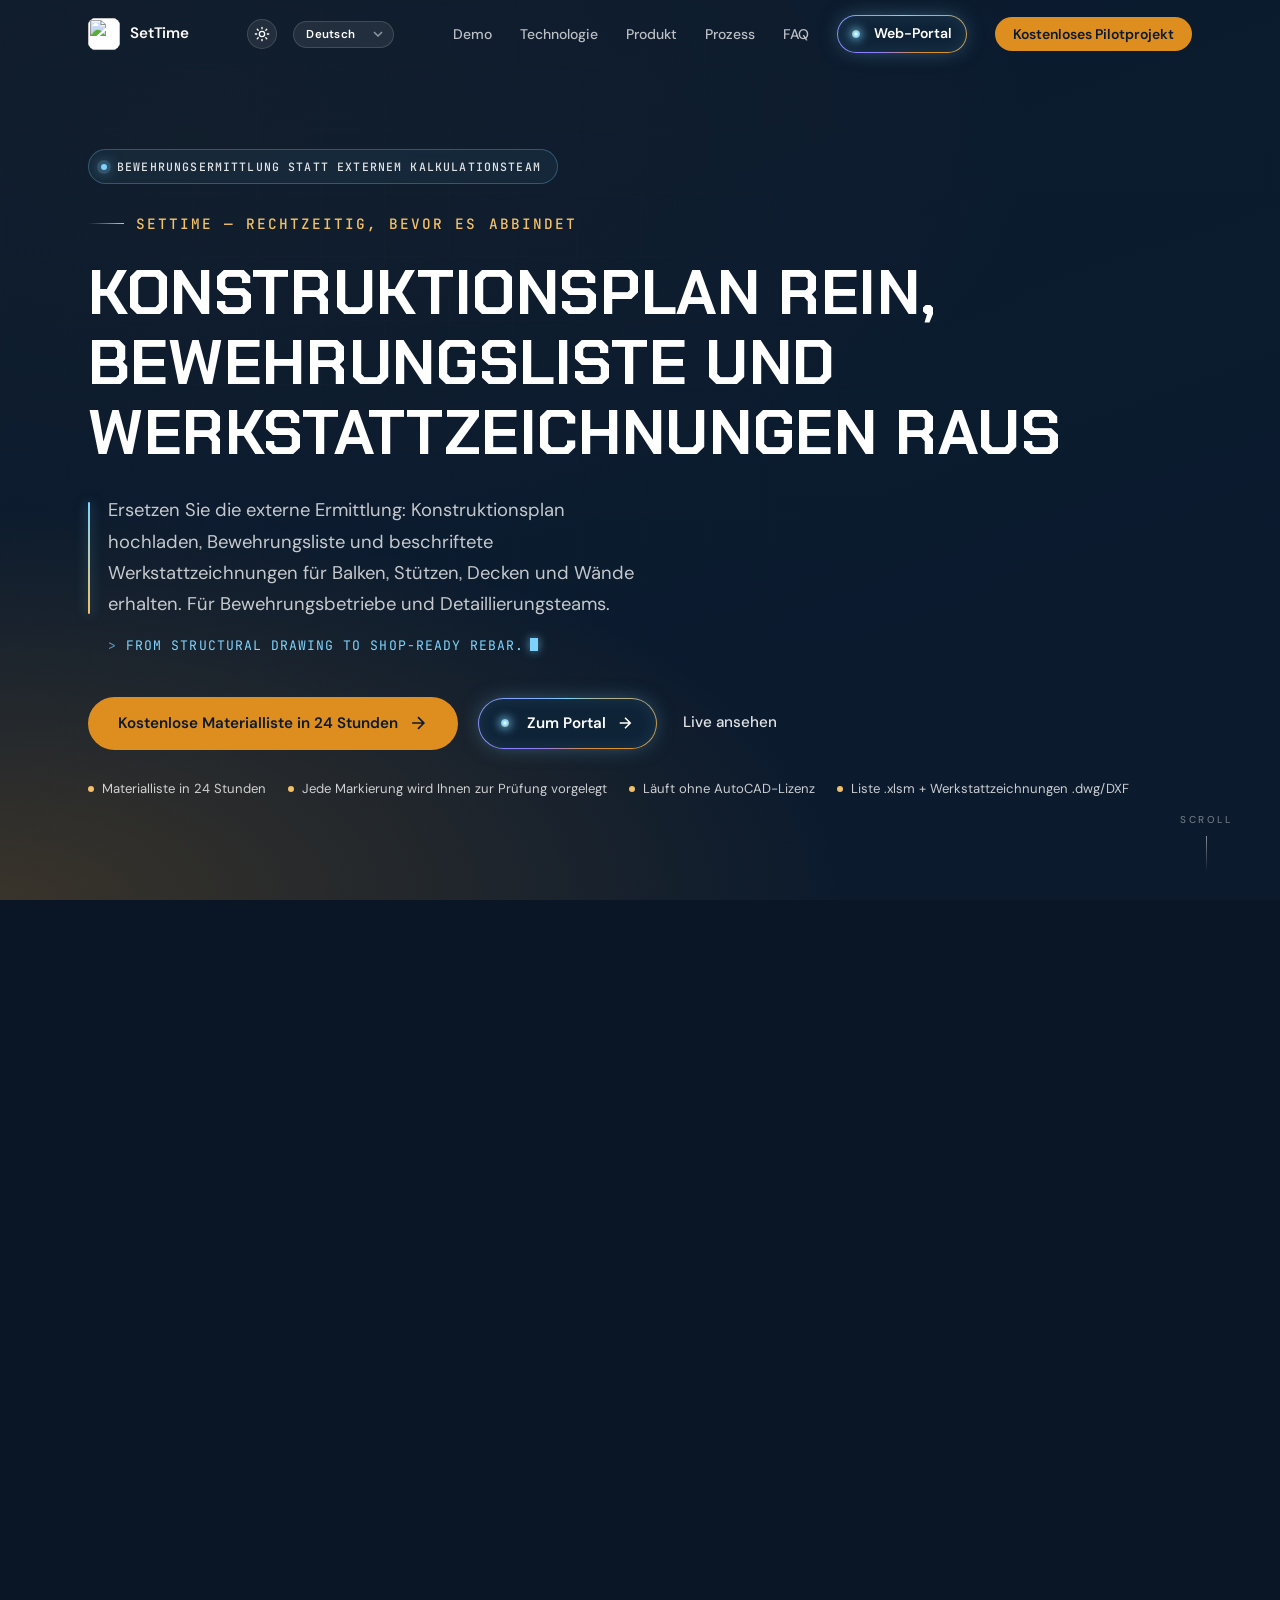
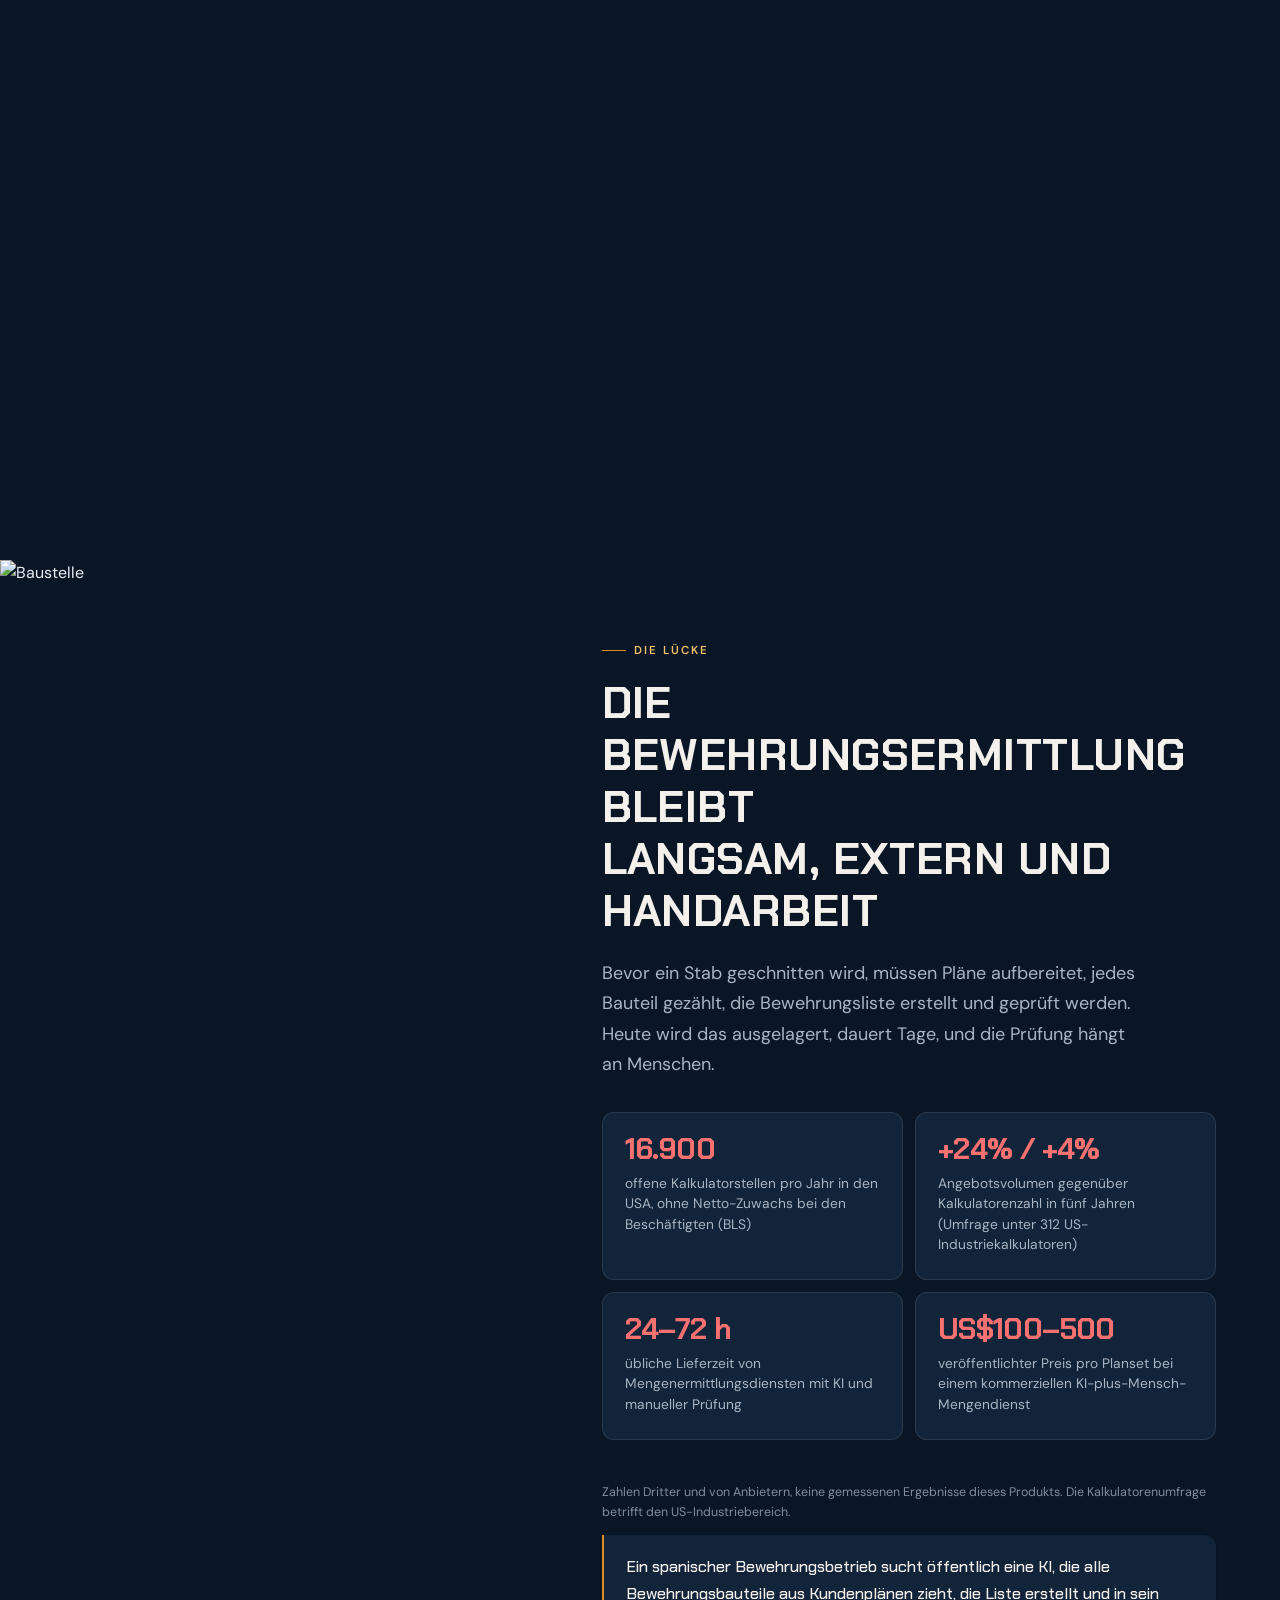
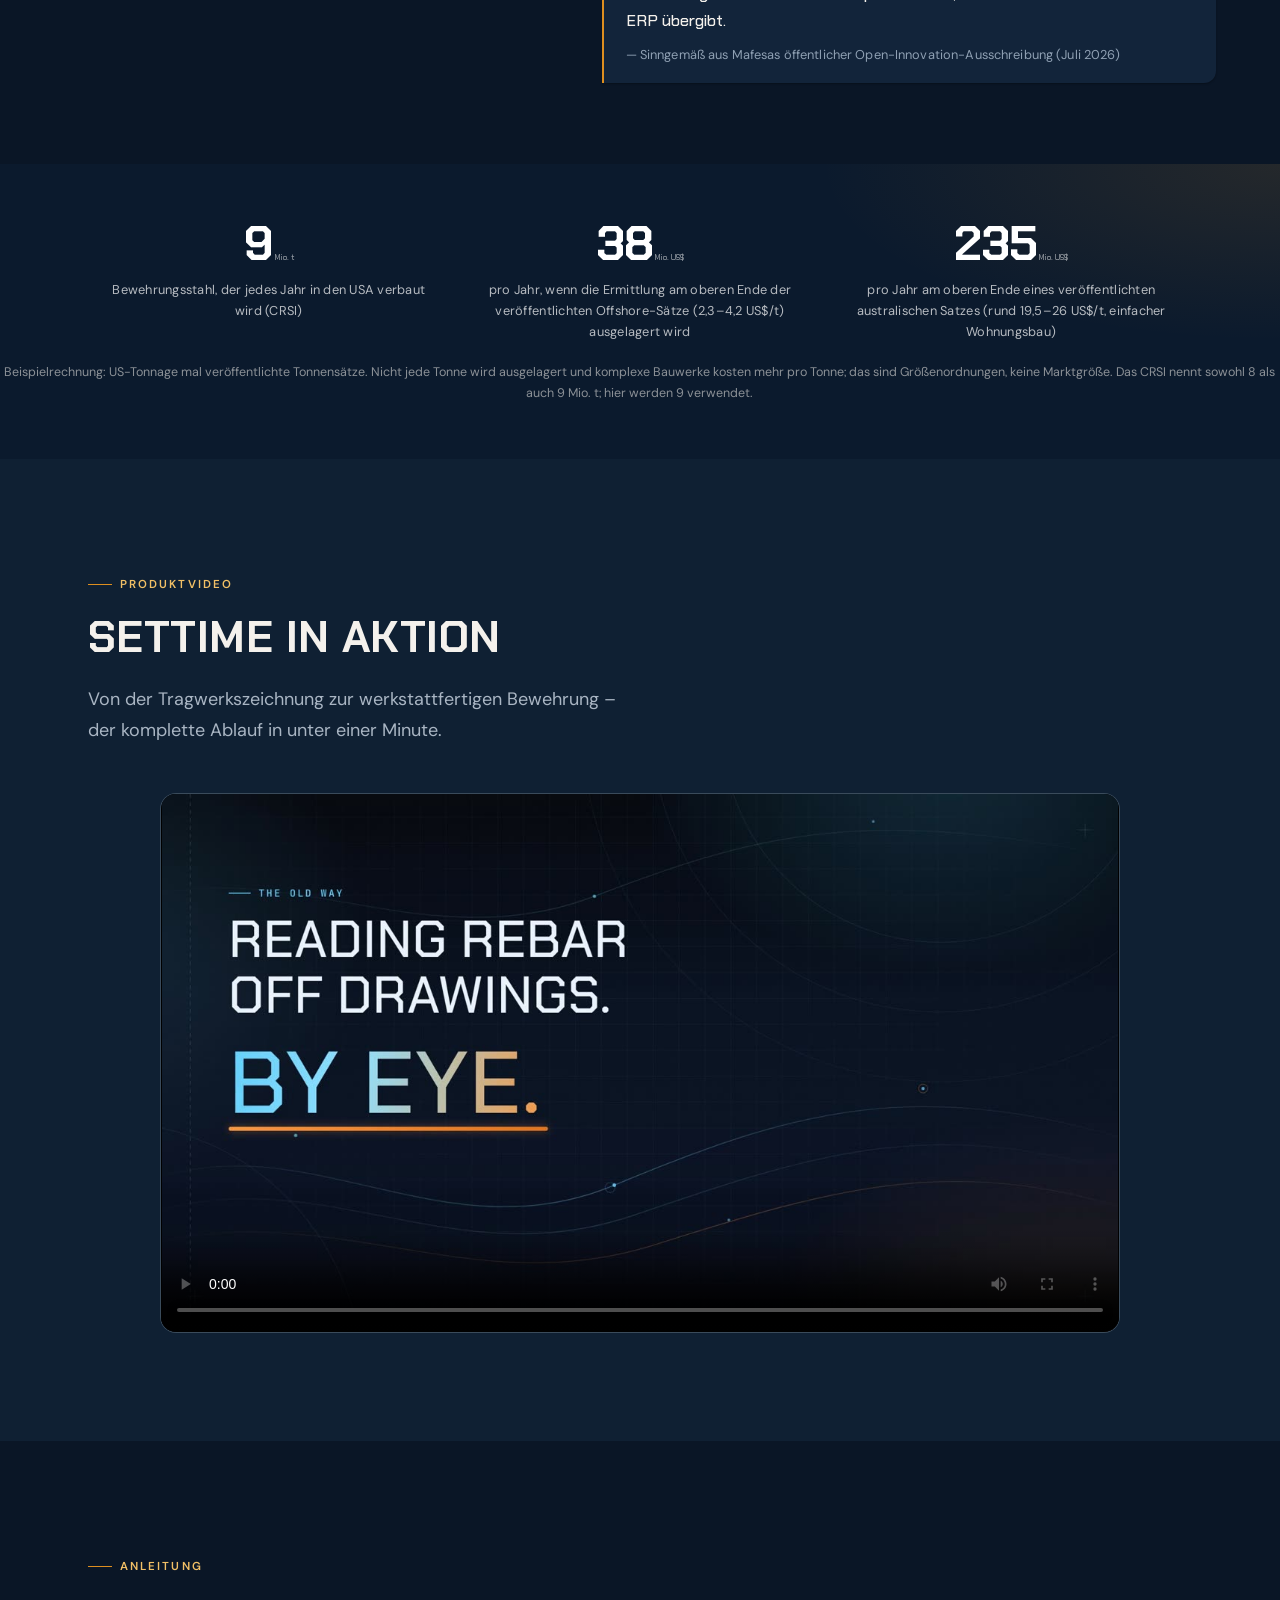
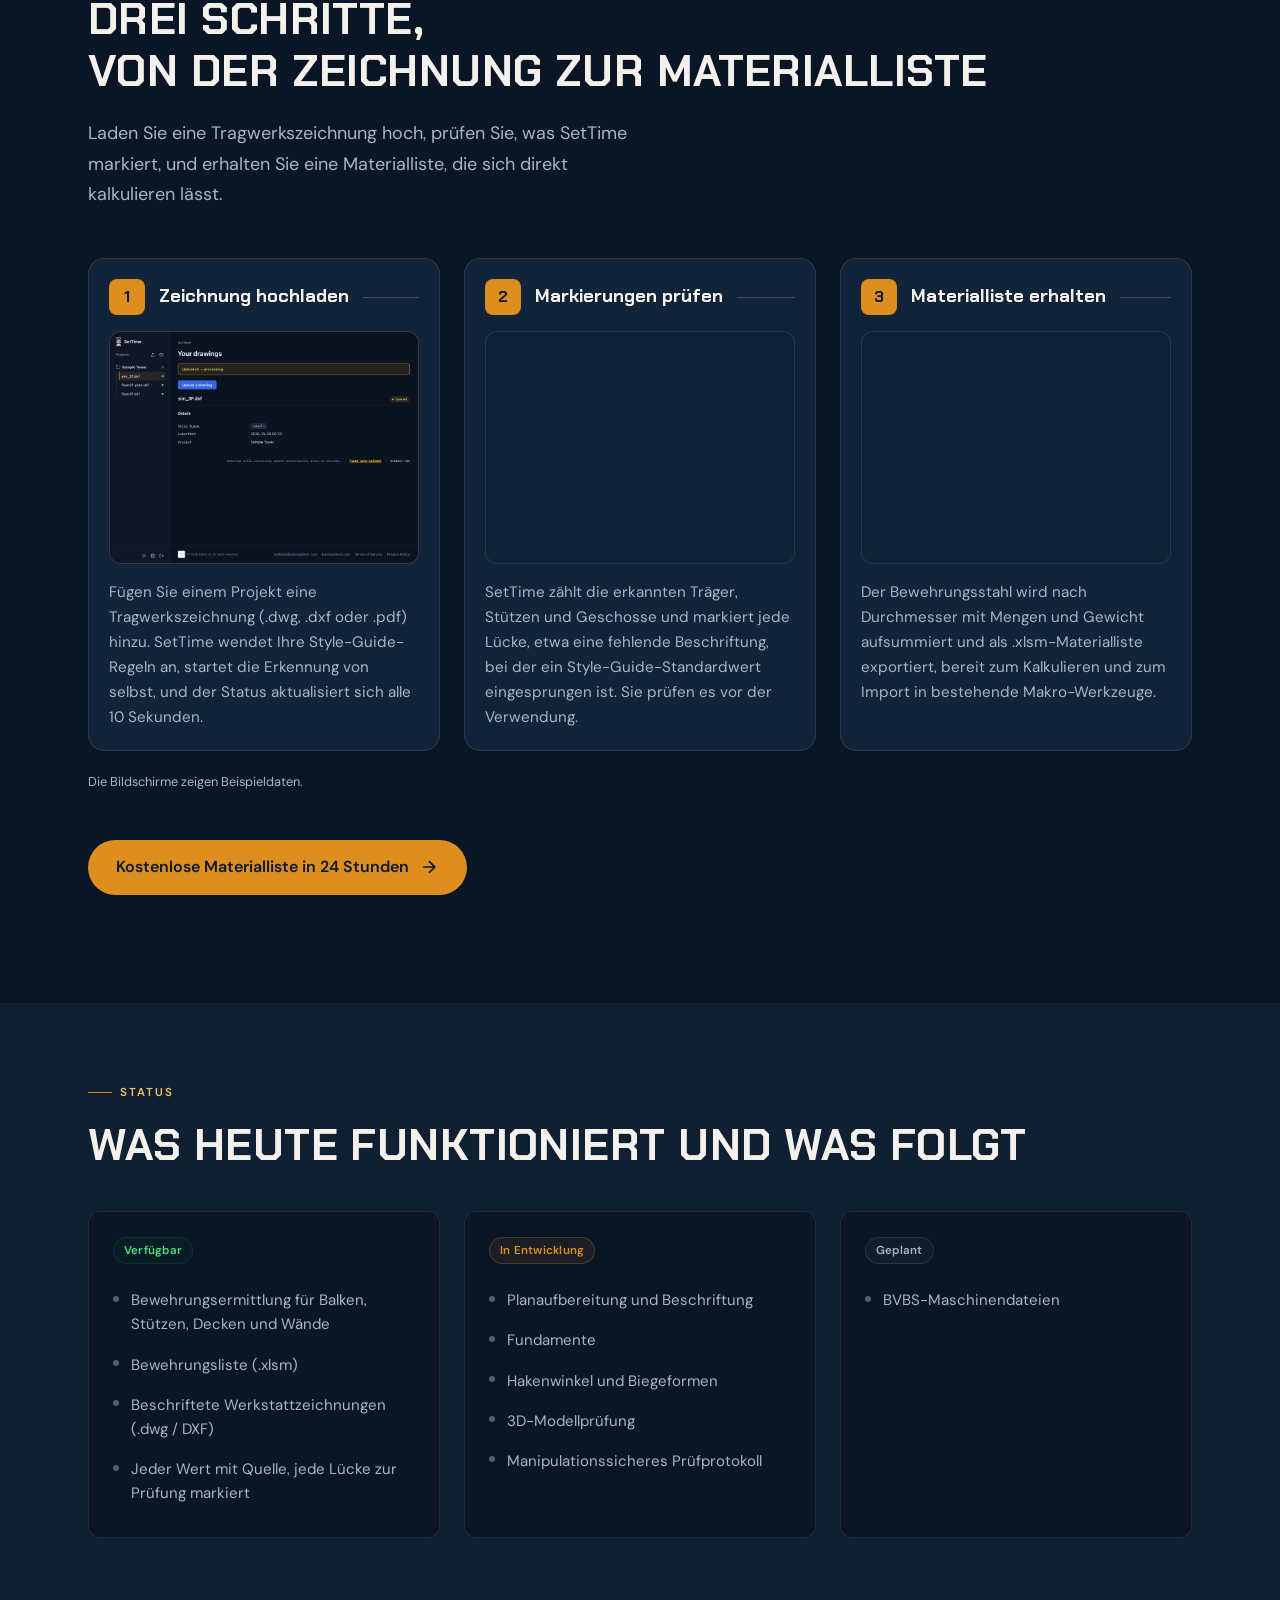
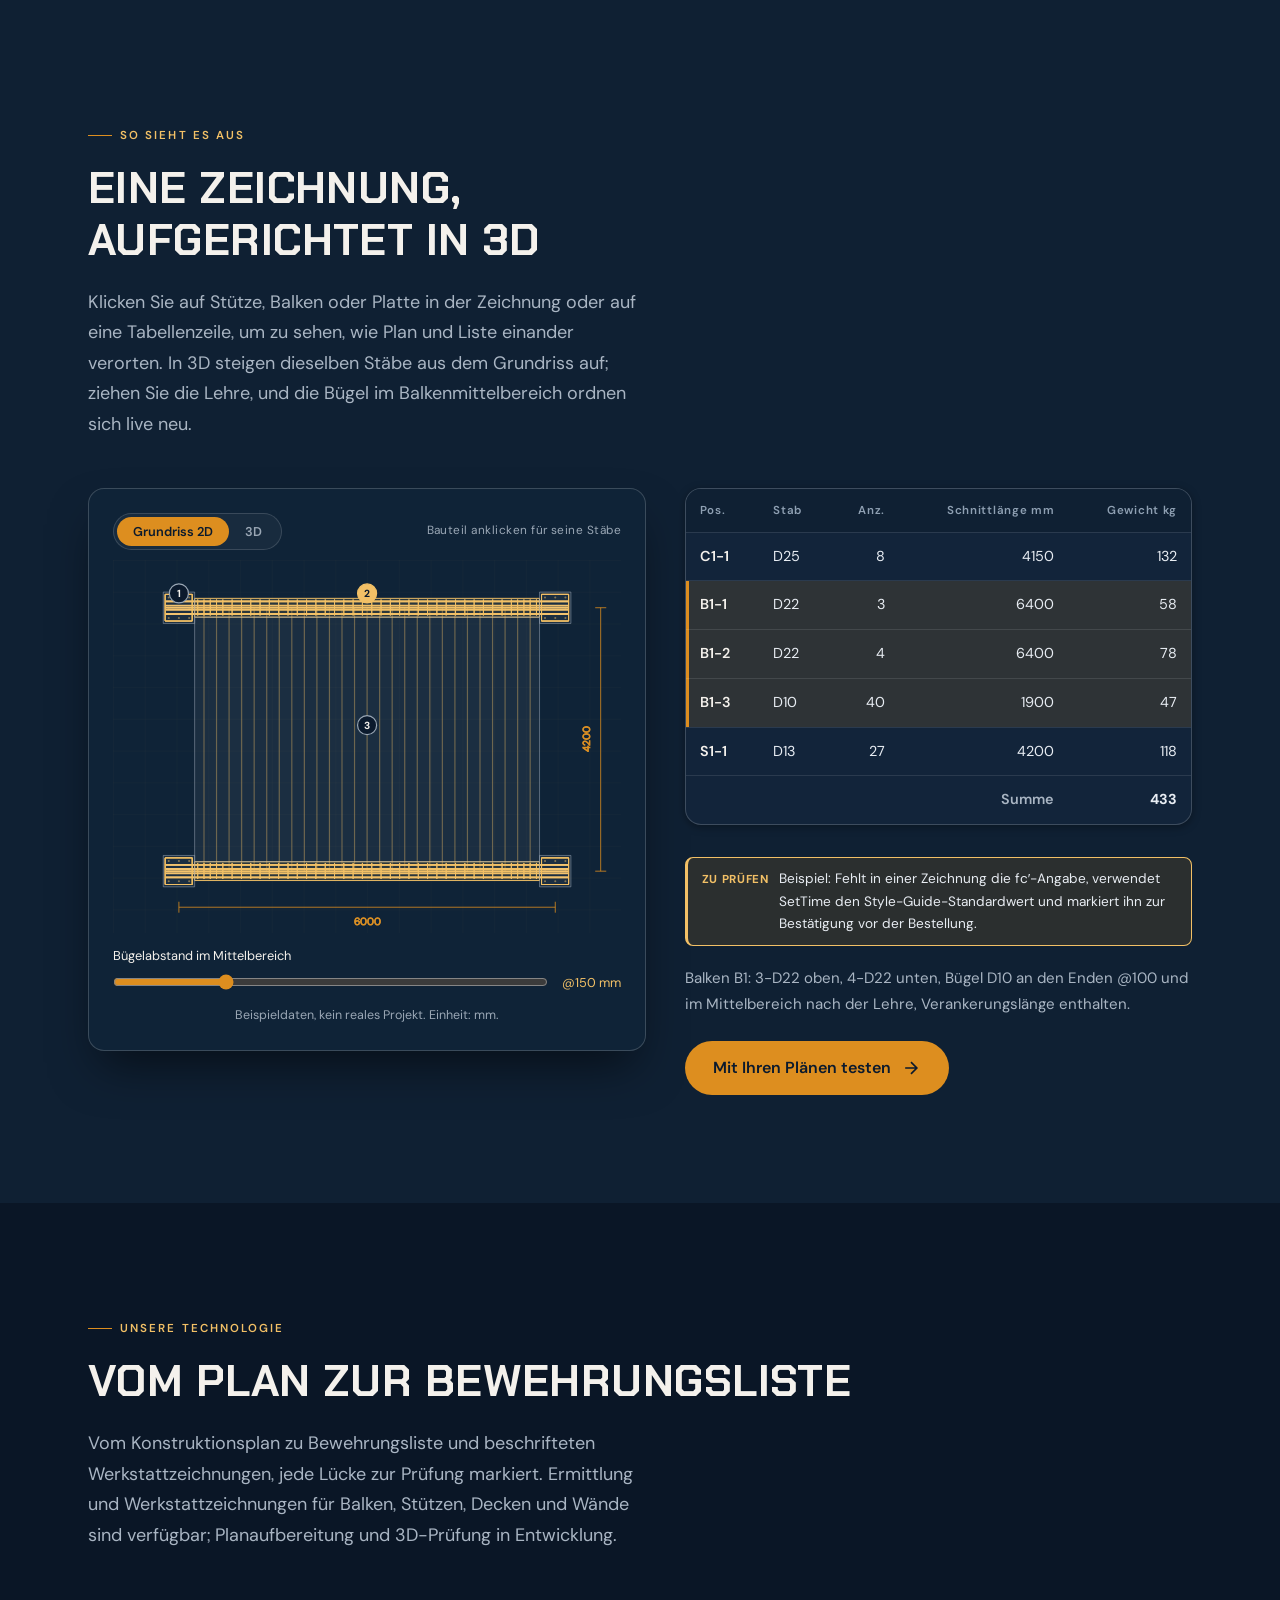
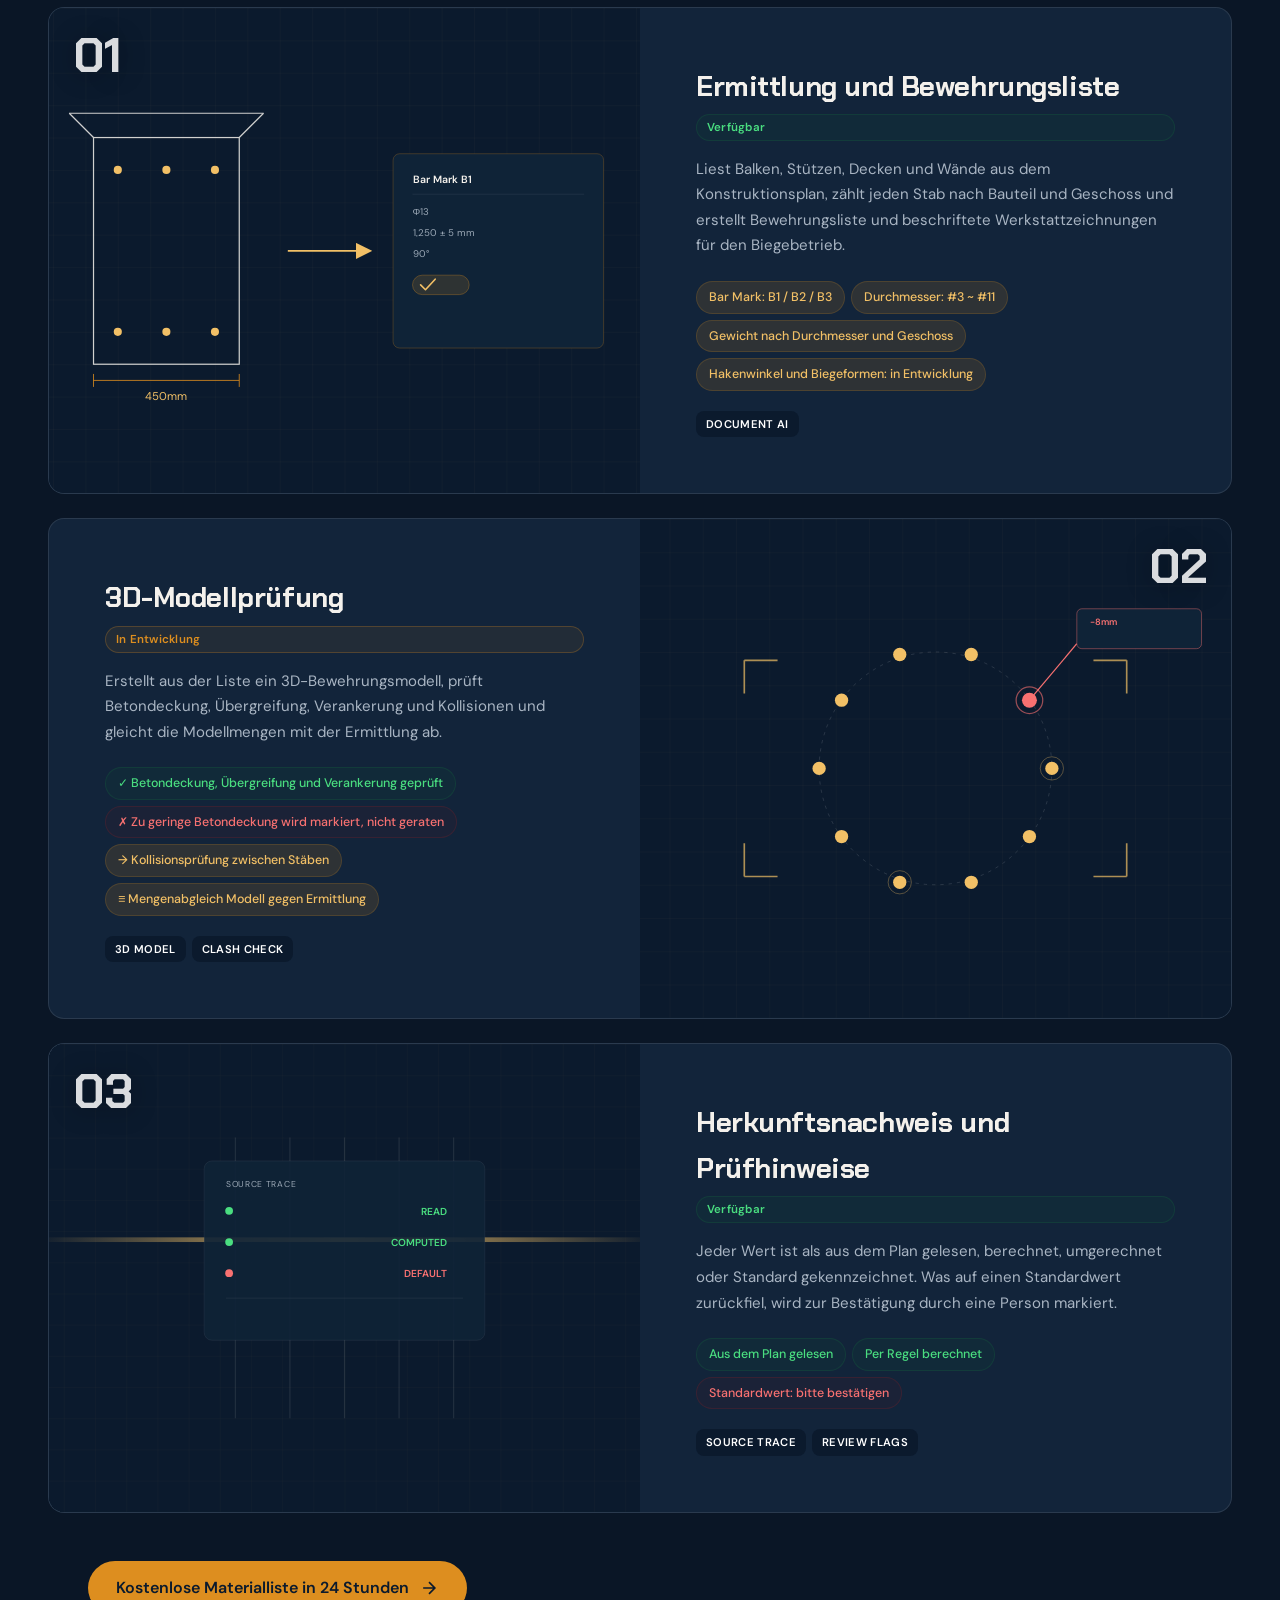
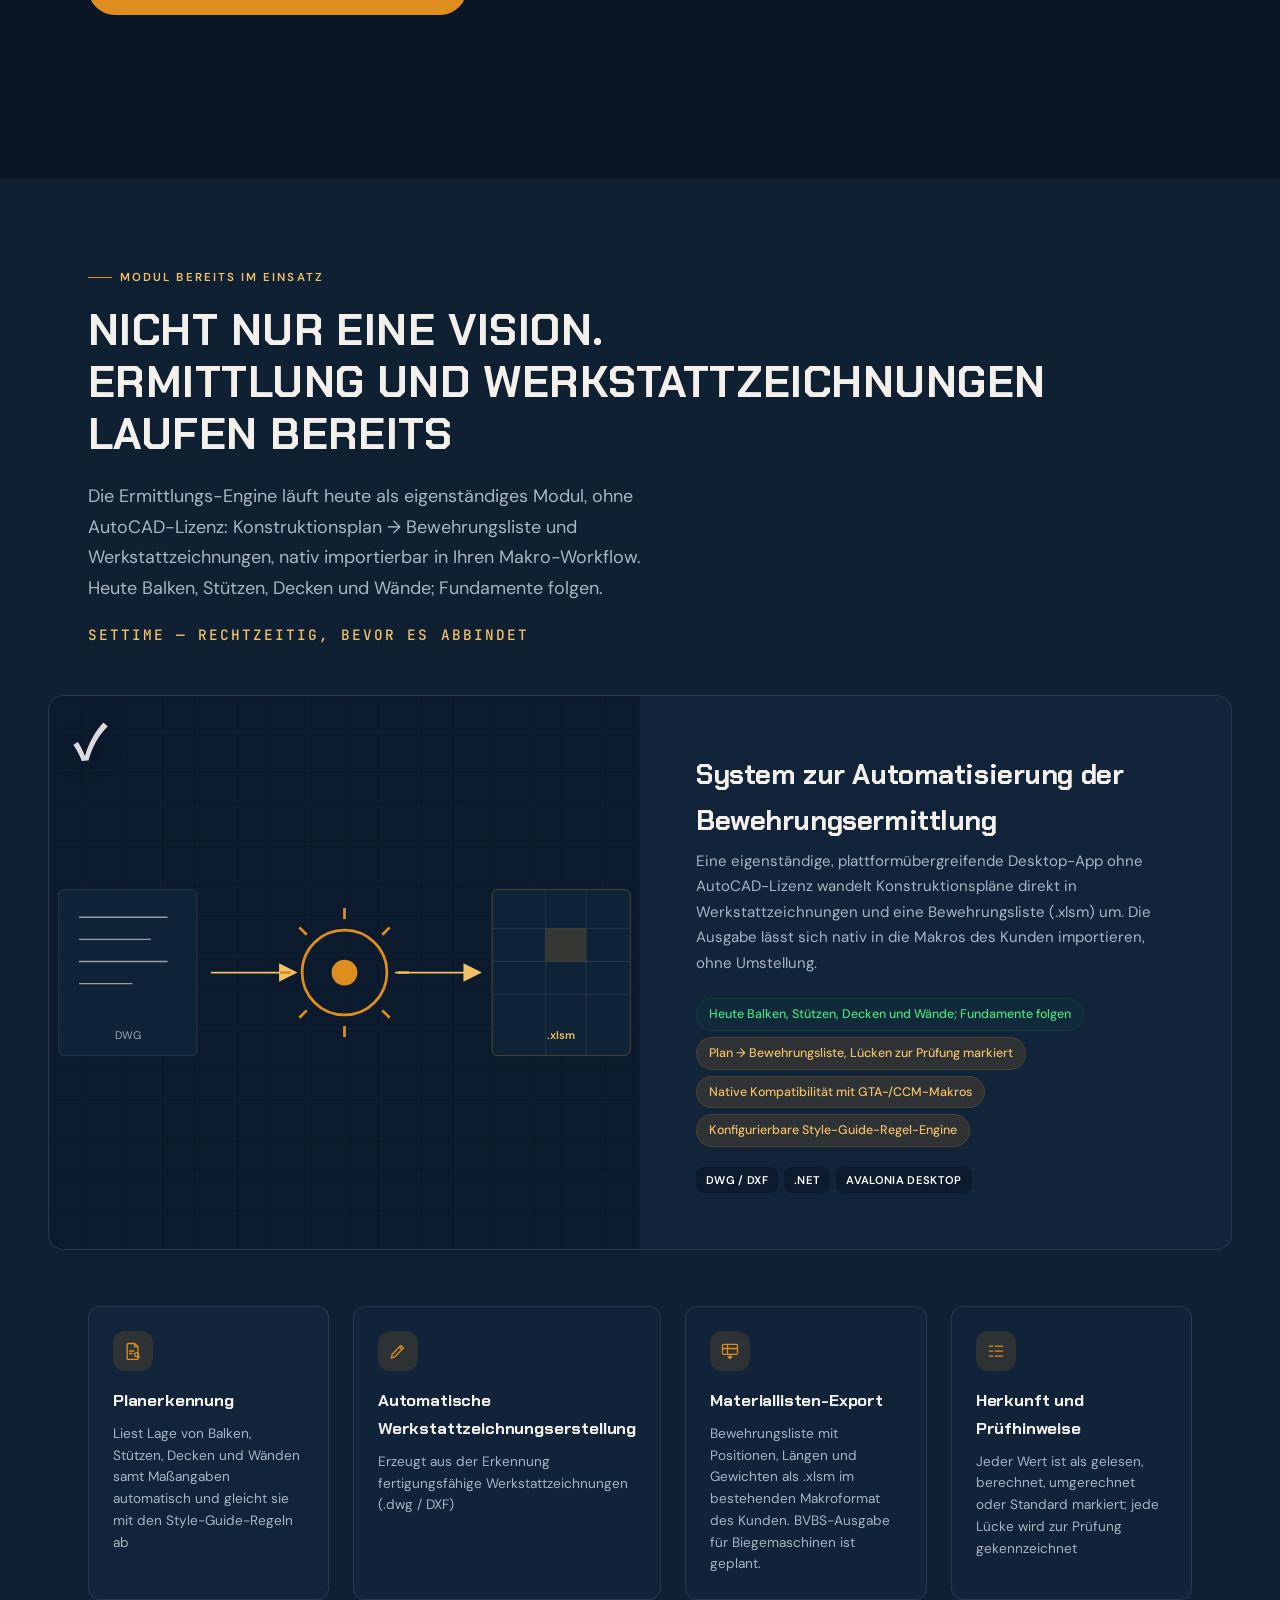
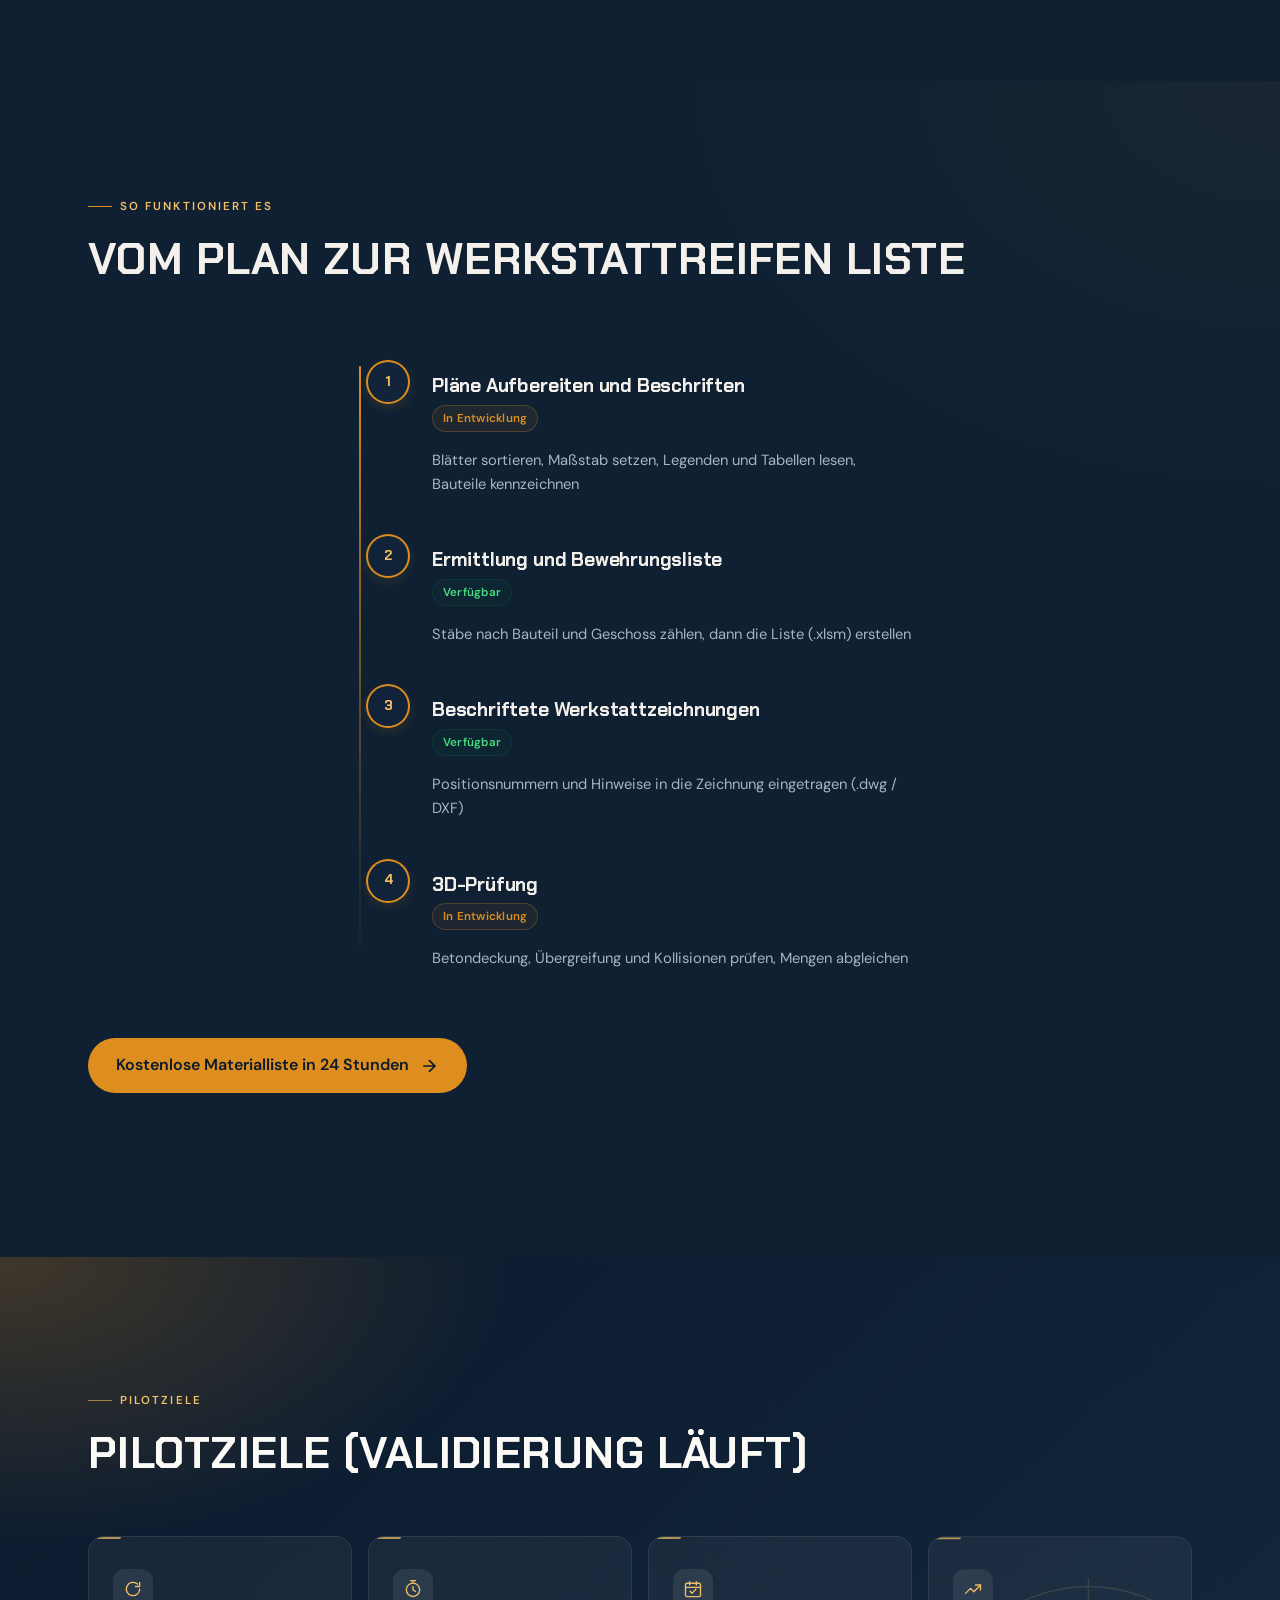
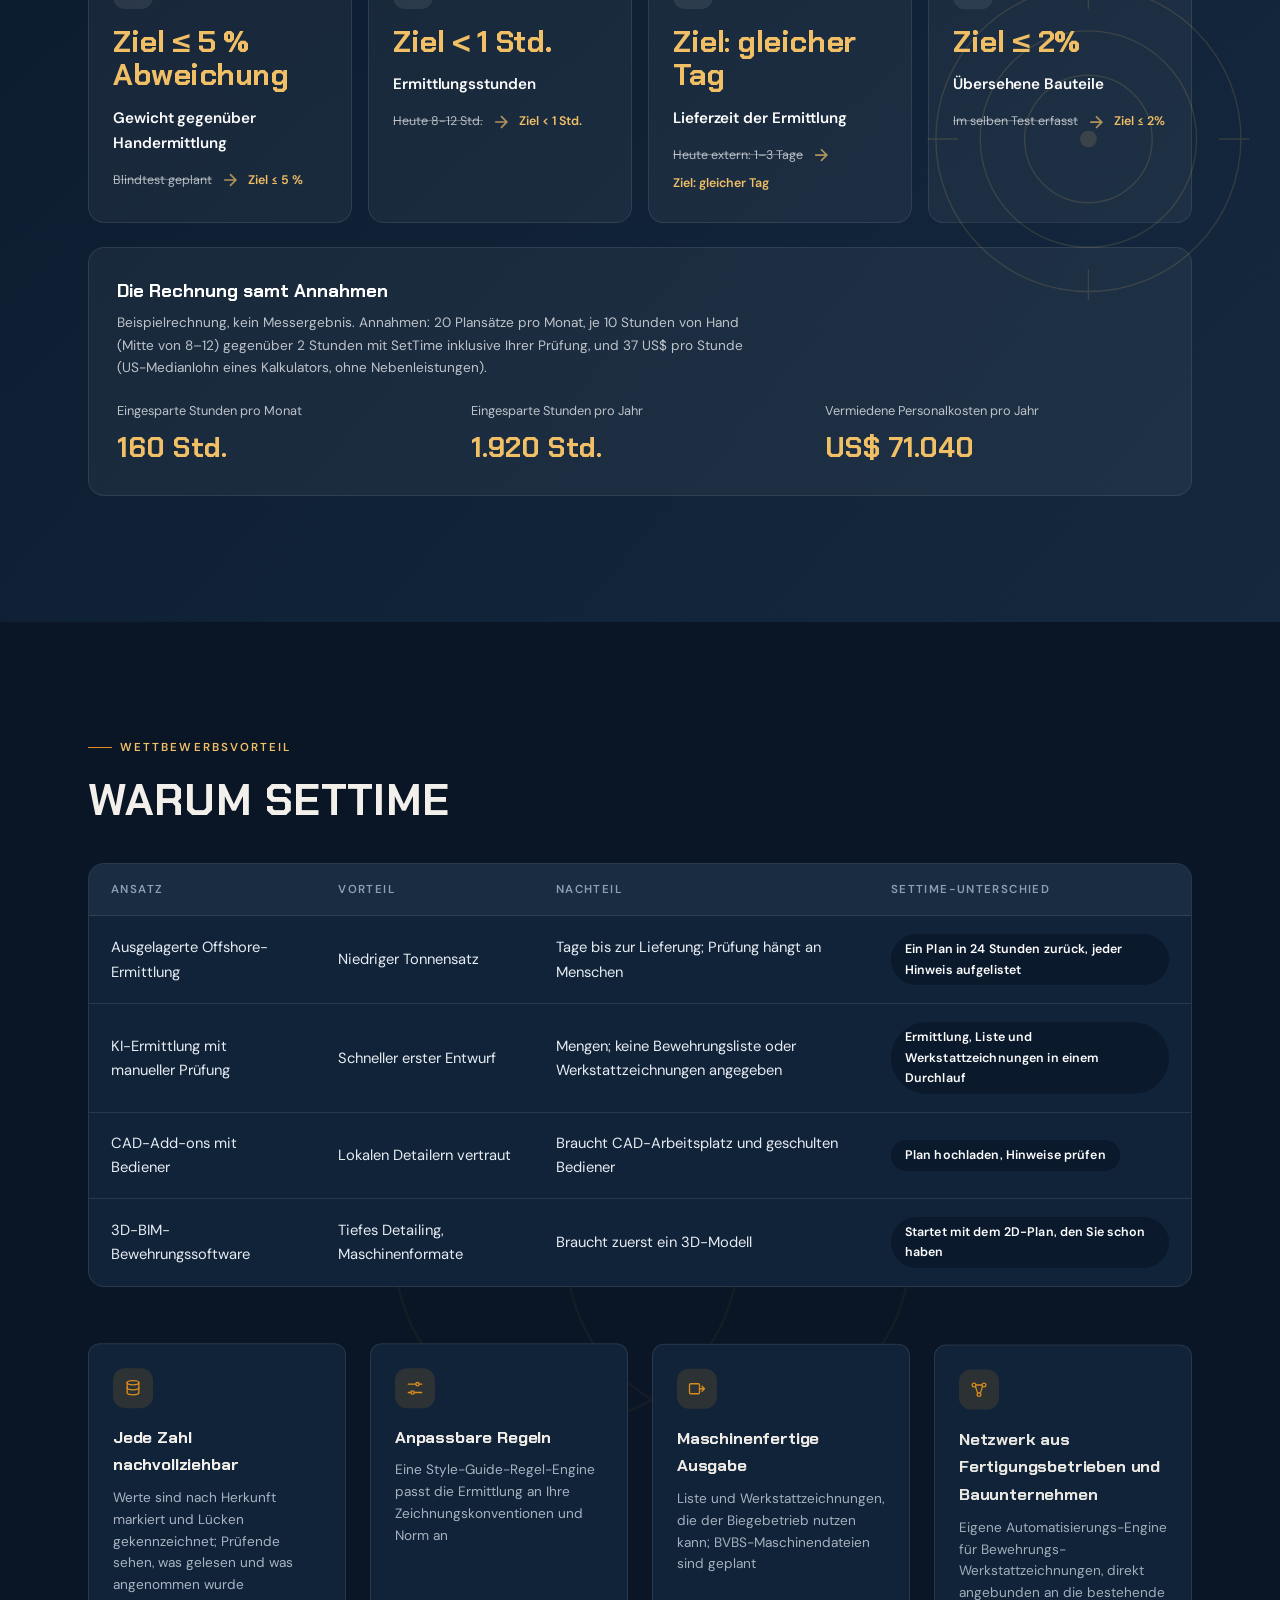
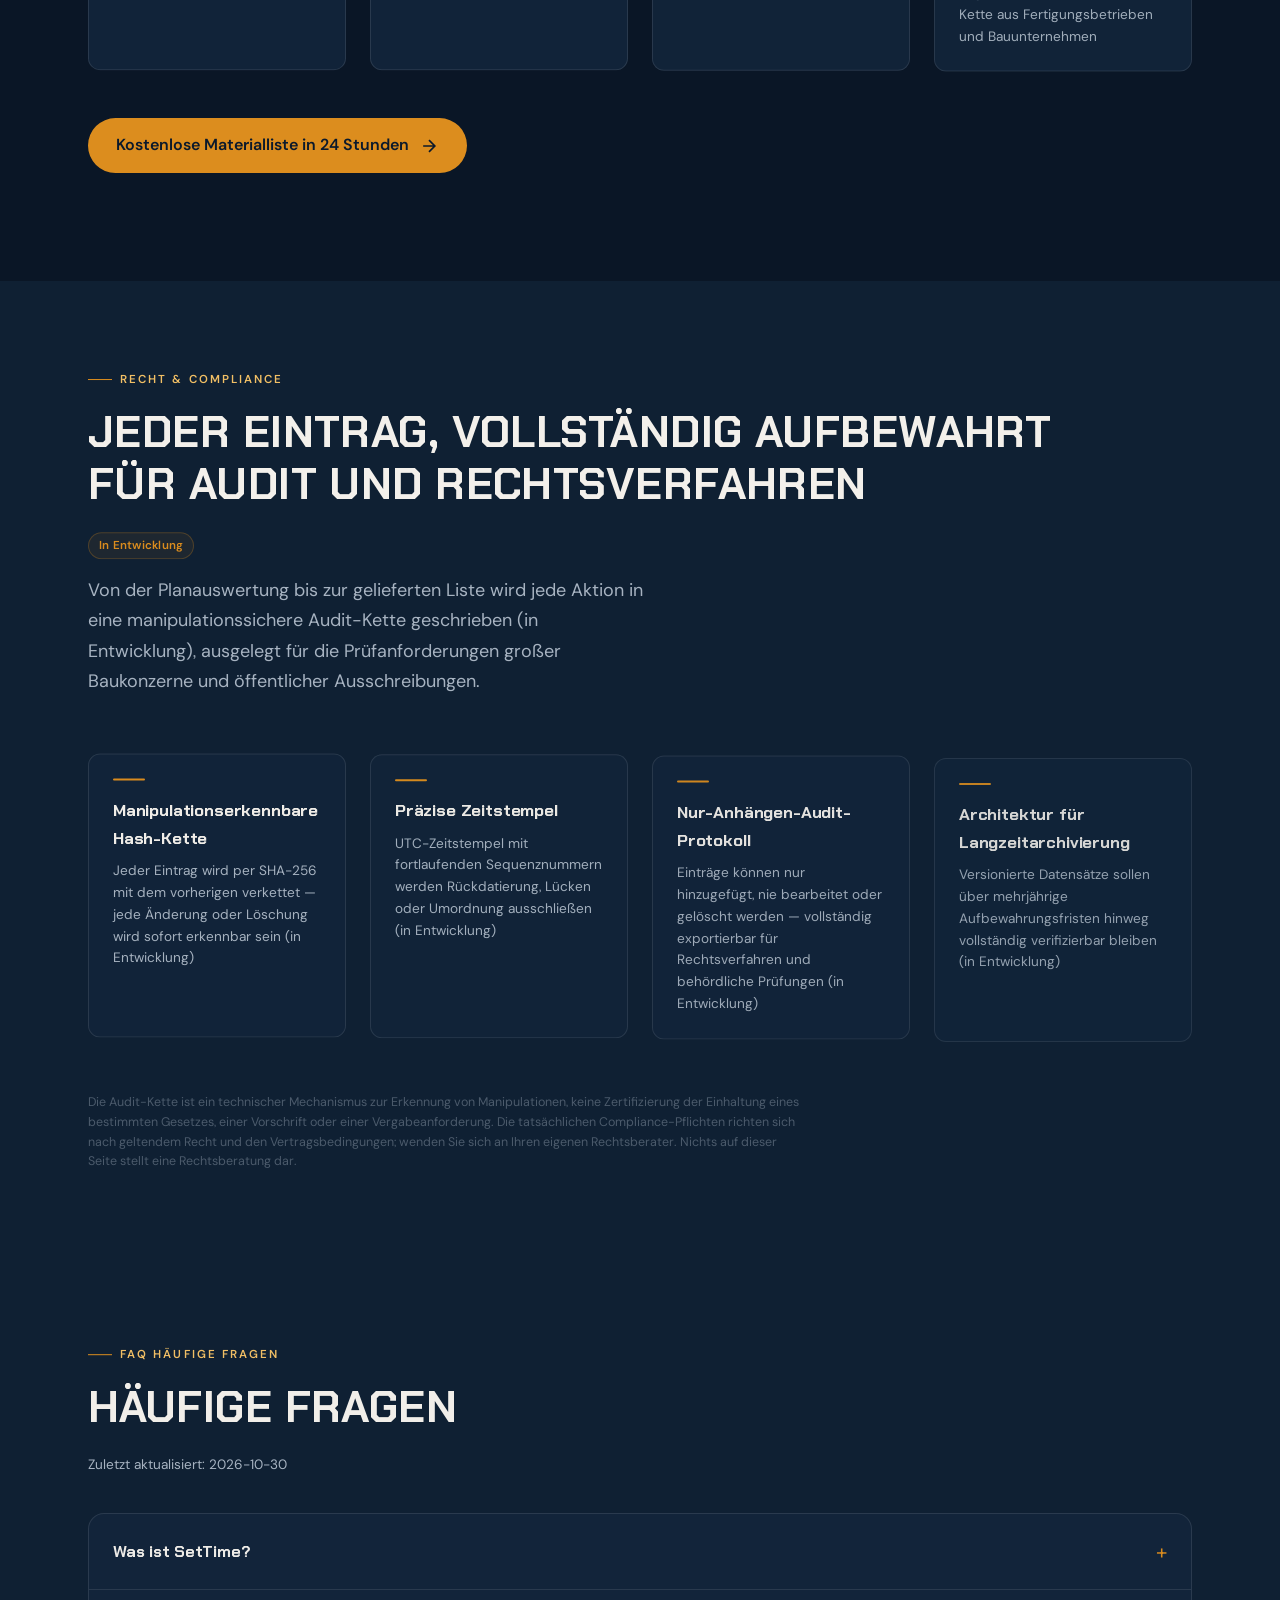
==== commit c4b5e4a6: "Regenerate /ja/ /es/ /fr/ /de/ (node scripts/build-locales.mjs)" ====
--- a/de/index.html
+++ b/de/index.html
@@ -3,8 +3,8 @@
 <head>
   <meta charset="UTF-8">
   <meta name="viewport" content="width=device-width, initial-scale=1.0">
-  <meta name="description" content="SetTime ersetzt die ausgelagerte Bewehrungsermittlung: Aus dem Konstruktionsplan entstehen Bewehrungsliste (.xlsm) und Werkstattzeichnungen (.dwg/DXF) für Balken, Stützen, Decken und Wände, per AutoCAD-2021-Plugin und Desktop-App. Planaufbereitung, Fundamente und 3D-Prüfung in Entwicklung. Von Kairos.ai. Einen Plan senden, in 24 Stunden kostenlos eine Mengenermittlung erhalten.">
-  <meta name="keywords" content="SetTime, SetTime 鋼筋, SetTime 鋼筋算量, Kairos.ai, 鋼筋估算軟體, 鋼筋計料, 鋼筋加工圖, 鋼筋計料表, AI 鋼筋估算, 外包算量, 鋼筋料單, 施工圖自動解析, 3D 模型檢查, 稽核鏈, SetTime rebar takeoff software, rebar takeoff automation, outsourced rebar takeoff, rebar shop drawings, bar bending schedule, BBS, AutoCAD rebar plugin, 3D rebar check, audit trail">
+  <meta name="description" content="SetTime ersetzt die ausgelagerte Bewehrungsermittlung: Aus dem Konstruktionsplan entstehen Bewehrungsliste (.xlsm) und Werkstattzeichnungen (.dwg/DXF) für Balken, Stützen, Decken und Wände, per eigenständiger Desktop-App, ohne AutoCAD-Lizenz. Planaufbereitung, Fundamente und 3D-Prüfung in Entwicklung. Von Kairos.ai. Einen Plan senden, in 24 Stunden kostenlos eine Mengenermittlung erhalten.">
+  <meta name="keywords" content="SetTime, SetTime 鋼筋, SetTime 鋼筋算量, Kairos.ai, 鋼筋估算軟體, 鋼筋計料, 鋼筋加工圖, 鋼筋計料表, AI 鋼筋估算, 外包算量, 鋼筋料單, 施工圖自動解析, 3D 模型檢查, 稽核鏈, SetTime rebar takeoff software, rebar takeoff automation, outsourced rebar takeoff, rebar shop drawings, bar bending schedule, BBS, rebar takeoff without AutoCAD license, 3D rebar check, audit trail">
   <meta name="author" content="Kairos.ai">
   <meta name="application-name" content="SetTime">
   <meta name="robots" content="index, follow, max-snippet:-1, max-image-preview:large, max-video-preview:-1">
@@ -21,7 +21,7 @@
   </script>
   <meta property="og:site_name" content="SetTime by Kairos.ai">
   <meta property="og:title" content="SetTime | KI-Bewehrungsermittlung">
-  <meta property="og:description" content="SetTime ersetzt die ausgelagerte Bewehrungsermittlung: Aus dem Konstruktionsplan entstehen Bewehrungsliste (.xlsm) und Werkstattzeichnungen (.dwg/DXF) für Balken, Stützen, Decken und Wände, per AutoCAD-2021-Plugin und Desktop-App. Planaufbereitung, Fundamente und 3D-Prüfung in Entwicklung. Von Kairos.ai. Einen Plan senden, in 24 Stunden kostenlos eine Mengenermittlung erhalten.">
+  <meta property="og:description" content="SetTime ersetzt die ausgelagerte Bewehrungsermittlung: Aus dem Konstruktionsplan entstehen Bewehrungsliste (.xlsm) und Werkstattzeichnungen (.dwg/DXF) für Balken, Stützen, Decken und Wände, per eigenständiger Desktop-App, ohne AutoCAD-Lizenz. Planaufbereitung, Fundamente und 3D-Prüfung in Entwicklung. Von Kairos.ai. Einen Plan senden, in 24 Stunden kostenlos eine Mengenermittlung erhalten.">
   <meta property="og:type" content="website">
   <meta property="og:url" content="https://settime.kairosaitech.com/de/">
   <meta property="og:locale" content="de_DE">
@@ -31,7 +31,7 @@
   <meta property="og:image:alt" content="SetTime: structural drawings to rebar material lists, shown with a sample material list table">
   <meta name="twitter:card" content="summary_large_image">
   <meta name="twitter:title" content="SetTime | KI-Bewehrungsermittlung">
-  <meta name="twitter:description" content="SetTime ersetzt die ausgelagerte Bewehrungsermittlung: Aus dem Konstruktionsplan entstehen Bewehrungsliste (.xlsm) und Werkstattzeichnungen (.dwg/DXF) für Balken, Stützen, Decken und Wände, per AutoCAD-2021-Plugin und Desktop-App. Planaufbereitung, Fundamente und 3D-Prüfung in Entwicklung. Von Kairos.ai. Einen Plan senden, in 24 Stunden kostenlos eine Mengenermittlung erhalten.">
+  <meta name="twitter:description" content="SetTime ersetzt die ausgelagerte Bewehrungsermittlung: Aus dem Konstruktionsplan entstehen Bewehrungsliste (.xlsm) und Werkstattzeichnungen (.dwg/DXF) für Balken, Stützen, Decken und Wände, per eigenständiger Desktop-App, ohne AutoCAD-Lizenz. Planaufbereitung, Fundamente und 3D-Prüfung in Entwicklung. Von Kairos.ai. Einen Plan senden, in 24 Stunden kostenlos eine Mengenermittlung erhalten.">
   <meta name="twitter:image" content="https://settime.kairosaitech.com/assets/settime-og-card.jpg">
   <meta name="twitter:image:alt" content="SetTime: structural drawings to rebar material lists, shown with a sample material list table">
   <link rel="canonical" href="https://settime.kairosaitech.com/de/">
@@ -127,7 +127,7 @@
         "@id": "https://settime.kairosaitech.com/de/#webpage",
         "url": "https://settime.kairosaitech.com/de/",
         "name": "SetTime | AI Rebar Takeoff Software — Structural Drawings to Shop Drawings & Bar Schedules",
-        "description": "SetTime ersetzt die ausgelagerte Bewehrungsermittlung: Aus dem Konstruktionsplan entstehen Bewehrungsliste (.xlsm) und Werkstattzeichnungen (.dwg/DXF) für Balken, Stützen, Decken und Wände, per AutoCAD-2021-Plugin und Desktop-App. Planaufbereitung, Fundamente und 3D-Prüfung in Entwicklung. Von Kairos.ai. Einen Plan senden, in 24 Stunden kostenlos eine Mengenermittlung erhalten.",
+        "description": "SetTime ersetzt die ausgelagerte Bewehrungsermittlung: Aus dem Konstruktionsplan entstehen Bewehrungsliste (.xlsm) und Werkstattzeichnungen (.dwg/DXF) für Balken, Stützen, Decken und Wände, per eigenständiger Desktop-App, ohne AutoCAD-Lizenz. Planaufbereitung, Fundamente und 3D-Prüfung in Entwicklung. Von Kairos.ai. Einen Plan senden, in 24 Stunden kostenlos eine Mengenermittlung erhalten.",
         "inLanguage": "de",
         "dateModified": "2026-10-30",
         "isPartOf": {
@@ -225,11 +225,11 @@
         ],
         "applicationCategory": "BusinessApplication",
         "applicationSubCategory": "Construction rebar takeoff and shop-drawing automation",
-        "operatingSystem": "Windows (AutoCAD 2021 plugin); cross-platform desktop app",
-        "softwareRequirements": "AutoCAD 2021 (for the plugin)",
+        "operatingSystem": "Cross-platform desktop app (standalone; no AutoCAD license required)",
+        "softwareRequirements": "None beyond the SetTime desktop app; no AutoCAD license required",
         "url": "https://settime.kairosaitech.com/",
         "image": "https://settime.kairosaitech.com/assets/settime-og-card.jpg",
-        "description": "SetTime is Kairos.ai's rebar takeoff software, built to replace the outsourced estimating team. Shipping today for beams, columns, slabs and walls: an AutoCAD 2021 plugin plus a cross-platform desktop app that converts structural drawings into a bar schedule (.xlsm) and annotated shop drawings (.dwg / DXF), importing natively into a fabricator's existing macro tooling. Drawing preparation, foundations and a 3D model check are in development; BVBS output is planned.",
+        "description": "SetTime is Kairos.ai's rebar takeoff software, built to replace the outsourced estimating team. Shipping today for beams, columns, slabs and walls: a standalone cross-platform desktop app that works without an AutoCAD license and converts structural drawings into a bar schedule (.xlsm) and annotated shop drawings (.dwg / DXF), importing natively into a fabricator's existing macro tooling. Drawing preparation, foundations, a 3D model check and an AutoCAD plugin are in development; BVBS output is planned.",
         "featureList": [
           "Structural drawing recognition (beams, columns, slabs and walls)",
           "Takeoff and bar bending schedule export to .xlsm for existing fabricator macro tooling",
@@ -239,6 +239,7 @@
           "In development: foundations",
           "In development: bend angles and hook types",
           "In development: 3D model check (cover, lap, anchorage, clashes)",
+          "In development: AutoCAD plugin (SetTime itself runs without AutoCAD)",
           "Planned: BVBS machine output",
           "In development: SHA-256 hash-chained audit trail"
         ],
@@ -292,7 +293,7 @@
             "name": "Was kann SetTime heute schon?",
             "acceptedAnswer": {
               "@type": "Answer",
-              "text": "Jetzt verfügbar: ein AutoCAD-2021-Plugin plus plattformübergreifende Desktop-App, die Pläne von Balken, Stützen, Decken und Wänden in eine Bewehrungsliste (.xlsm) und Werkstattzeichnungen (.dwg / DXF) umwandelt, jeder Wert nach Herkunft markiert, Lücken zur Prüfung gekennzeichnet. In Entwicklung: Planaufbereitung und Beschriftung, Fundamente, Biegewinkel und Hakenformen, 3D-Modellprüfung und die manipulationssichere Audit-Kette. Geplant: BVBS-Ausgabe."
+              "text": "Jetzt verfügbar: eine eigenständige, plattformübergreifende Desktop-App ohne AutoCAD-Lizenz, die Pläne von Balken, Stützen, Decken und Wänden in eine Bewehrungsliste (.xlsm) und Werkstattzeichnungen (.dwg / DXF) umwandelt, jeder Wert nach Herkunft markiert, Lücken zur Prüfung gekennzeichnet. In Entwicklung: Planaufbereitung und Beschriftung, Fundamente, Biegewinkel und Hakenformen, 3D-Modellprüfung, ein AutoCAD-Plugin und die manipulationssichere Audit-Kette. Geplant: BVBS-Ausgabe."
             }
           },
           {
@@ -410,7 +411,7 @@
       <ul class="hero-trust fade-in" data-delay="4">
         <li data-i18n="hero.trust1">Materialliste in 24 Stunden</li>
         <li data-i18n="hero.trust2">Jede Markierung wird Ihnen zur Prüfung vorgelegt</li>
-        <li data-i18n="hero.trust3">AutoCAD-Plug-in + Desktop-App</li>
+        <li data-i18n="hero.trust3">Läuft ohne AutoCAD-Lizenz</li>
         <li data-i18n="hero.trust4">Liste .xlsm + Werkstattzeichnungen .dwg/DXF</li>
       </ul>
     </div>
@@ -837,7 +838,7 @@
     <div class="container">
       <p class="section-label fade-in" data-i18n="product.label">MODUL BEREITS IM EINSATZ</p>
       <h2 class="section-heading fade-in" data-delay="1" data-i18n="product.heading">Nicht nur eine Vision.<br>Ermittlung und Werkstattzeichnungen laufen bereits</h2>
-      <p class="section-lead fade-in" data-delay="2" data-i18n="product.lead">Die Ermittlungs-Engine läuft heute als eigenständiges Modul: AutoCAD-Konstruktionsplan → Bewehrungsliste und Werkstattzeichnungen, nativ importierbar in Ihren Makro-Workflow. Heute Balken, Stützen, Decken und Wände; Fundamente folgen.</p>
+      <p class="section-lead fade-in" data-delay="2" data-i18n="product.lead">Die Ermittlungs-Engine läuft heute als eigenständiges Modul, ohne AutoCAD-Lizenz: Konstruktionsplan → Bewehrungsliste und Werkstattzeichnungen, nativ importierbar in Ihren Makro-Workflow. Heute Balken, Stützen, Decken und Wände; Fundamente folgen.</p>
       <p class="product-tagline fade-in" data-delay="3" data-i18n="product.tagline">SetTime — Rechtzeitig, bevor es abbindet</p>
     </div>
 
@@ -885,14 +886,14 @@
         <div class="tech-panel-content">
           <h3 data-i18n="product.panel.title">System zur Automatisierung der Bewehrungsermittlung</h3>
           <p class="tech-en" data-i18n="product.panel.en" style="display:none"></p>
-          <p data-i18n="product.panel.desc">Ein AutoCAD-2021-Plugin und eine plattformübergreifende Desktop-App wandeln Konstruktionspläne direkt in Werkstattzeichnungen und eine Bewehrungsliste (.xlsm) um. Die Ausgabe lässt sich nativ in die Makros des Kunden importieren, ohne Umstellung.</p>
+          <p data-i18n="product.panel.desc">Eine eigenständige, plattformübergreifende Desktop-App ohne AutoCAD-Lizenz wandelt Konstruktionspläne direkt in Werkstattzeichnungen und eine Bewehrungsliste (.xlsm) um. Die Ausgabe lässt sich nativ in die Makros des Kunden importieren, ohne Umstellung.</p>
           <div class="tech-metrics">
             <span class="correct" data-i18n="product.m1">Heute Balken, Stützen, Decken und Wände; Fundamente folgen</span>
             <span data-i18n="product.m2">Plan → Bewehrungsliste, Lücken zur Prüfung markiert</span>
             <span data-i18n="product.m3">Native Kompatibilität mit GTA-/CCM-Makros</span>
             <span data-i18n="product.m4">Konfigurierbare Style-Guide-Regel-Engine</span>
           </div>
-          <div class="tech-tags"><span>AutoCAD 2021</span><span>.NET</span><span>Avalonia Desktop</span></div>
+          <div class="tech-tags"><span>DWG / DXF</span><span>.NET</span><span>Avalonia Desktop</span></div>
         </div>
       </article>
     </div>
@@ -1178,7 +1179,7 @@
         </details>
         <details class="faq-item fade-in" data-delay="3">
           <summary data-i18n="faq.q2.q">Was kann SetTime heute schon?</summary>
-          <p data-i18n="faq.q2.a">Jetzt verfügbar: ein AutoCAD-2021-Plugin plus plattformübergreifende Desktop-App, die Pläne von Balken, Stützen, Decken und Wänden in eine Bewehrungsliste (.xlsm) und Werkstattzeichnungen (.dwg / DXF) umwandelt, jeder Wert nach Herkunft markiert, Lücken zur Prüfung gekennzeichnet. In Entwicklung: Planaufbereitung und Beschriftung, Fundamente, Biegewinkel und Hakenformen, 3D-Modellprüfung und die manipulationssichere Audit-Kette. Geplant: BVBS-Ausgabe.</p>
+          <p data-i18n="faq.q2.a">Jetzt verfügbar: eine eigenständige, plattformübergreifende Desktop-App ohne AutoCAD-Lizenz, die Pläne von Balken, Stützen, Decken und Wänden in eine Bewehrungsliste (.xlsm) und Werkstattzeichnungen (.dwg / DXF) umwandelt, jeder Wert nach Herkunft markiert, Lücken zur Prüfung gekennzeichnet. In Entwicklung: Planaufbereitung und Beschriftung, Fundamente, Biegewinkel und Hakenformen, 3D-Modellprüfung, ein AutoCAD-Plugin und die manipulationssichere Audit-Kette. Geplant: BVBS-Ausgabe.</p>
         </details>
         <details class="faq-item fade-in" data-delay="4">
           <summary data-i18n="faq.q3.q">Für wen ist SetTime gedacht?</summary>
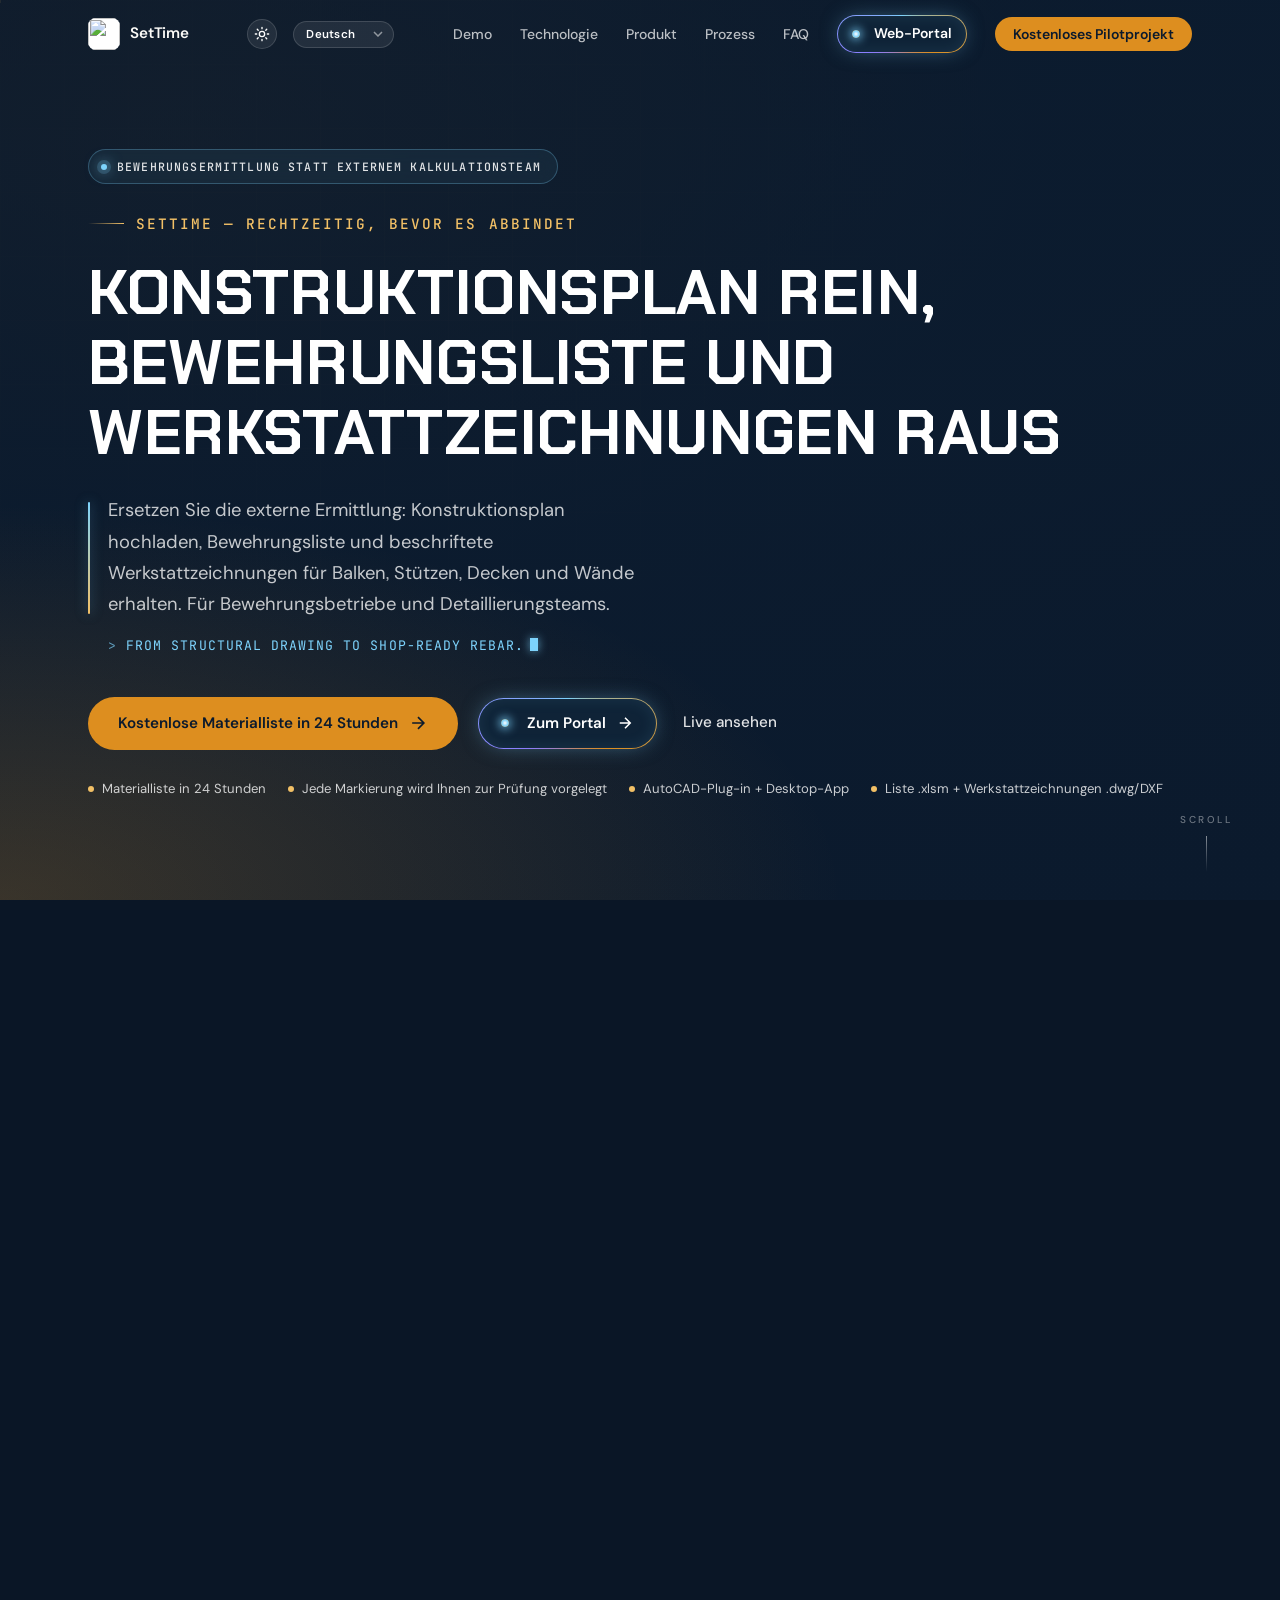
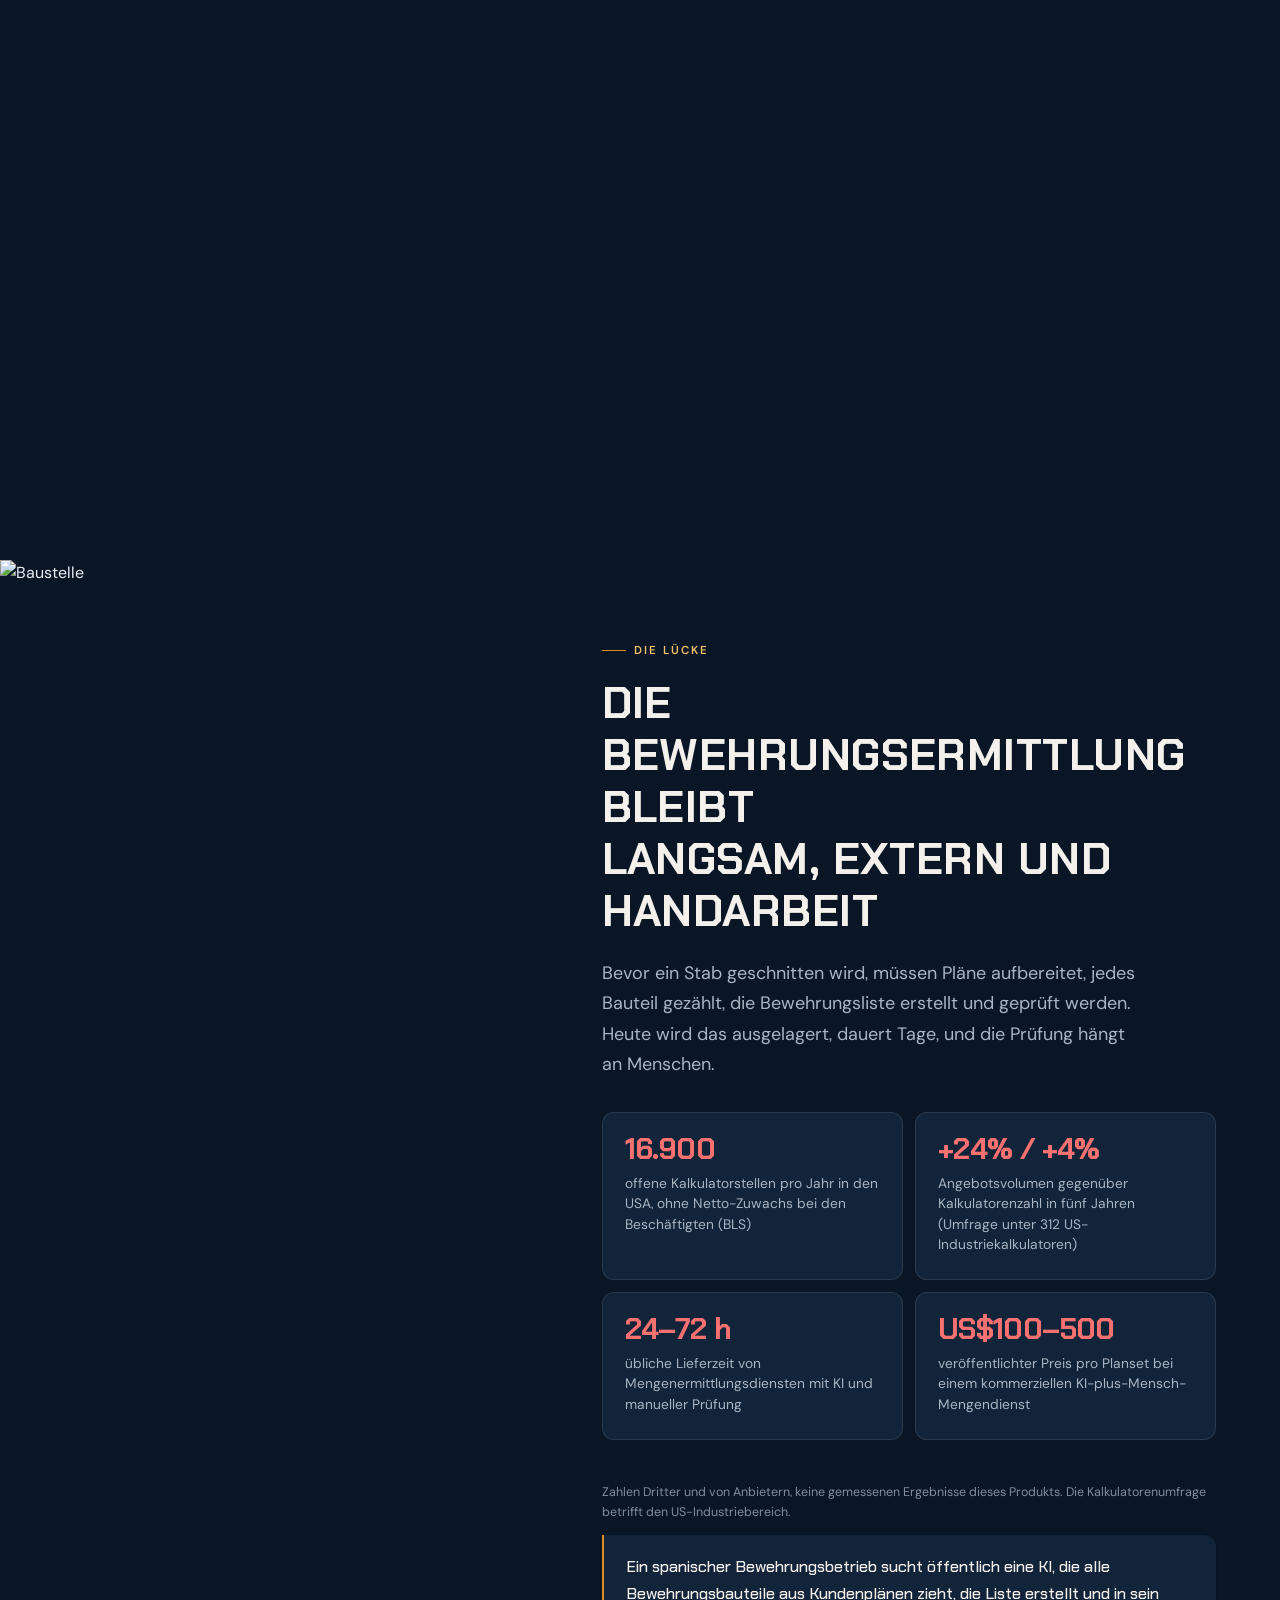
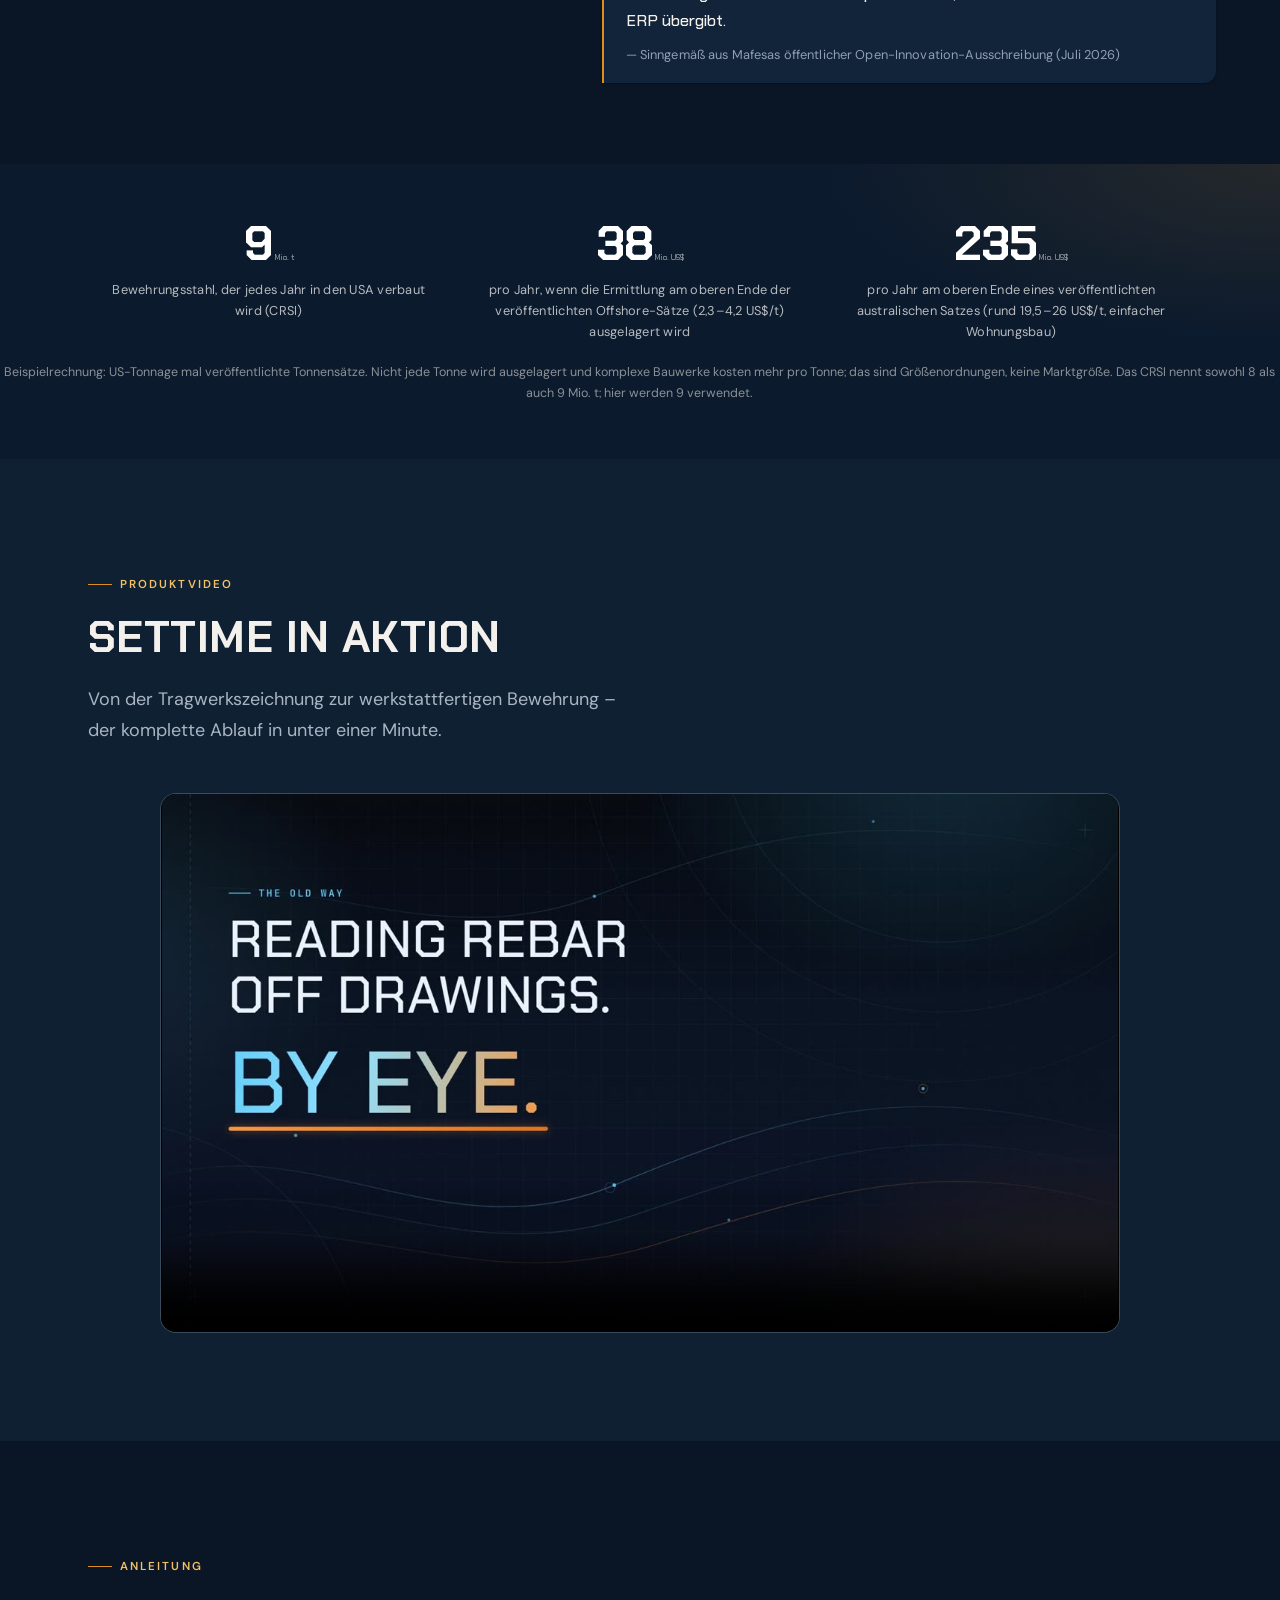
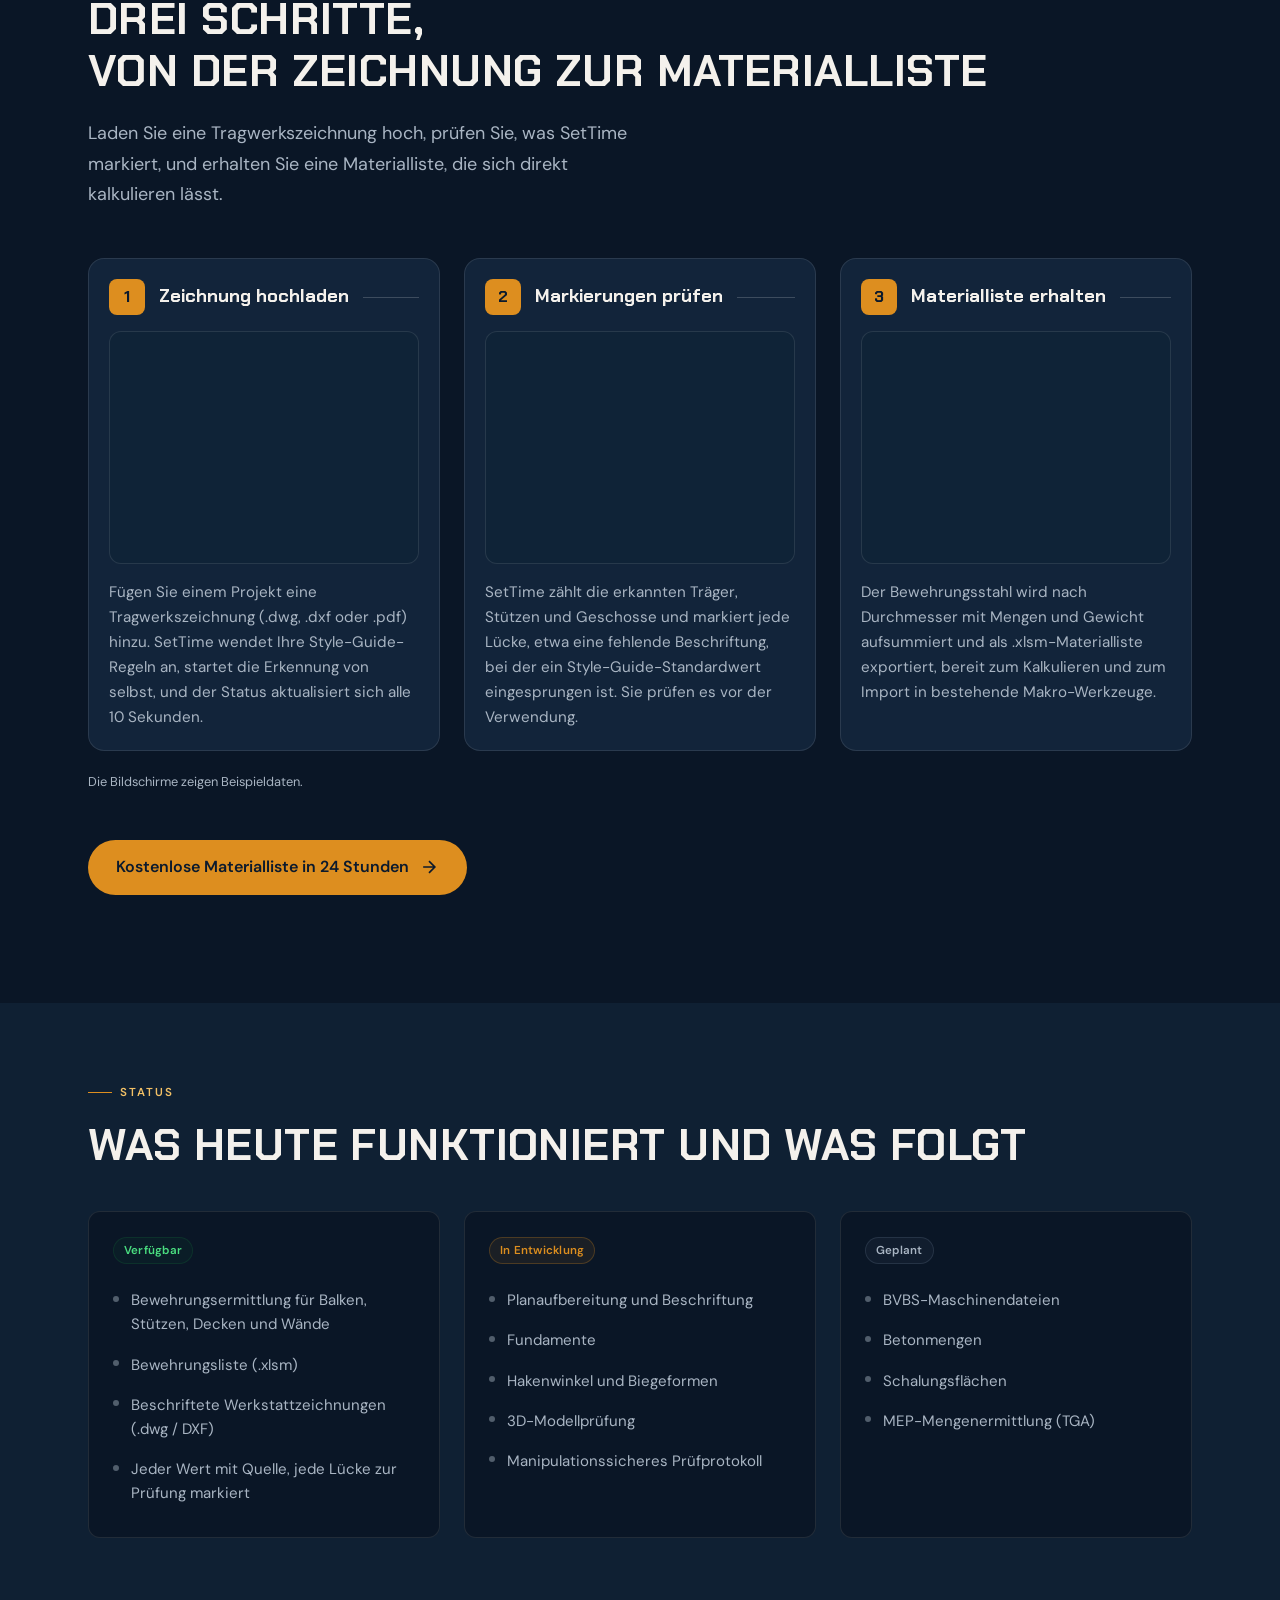
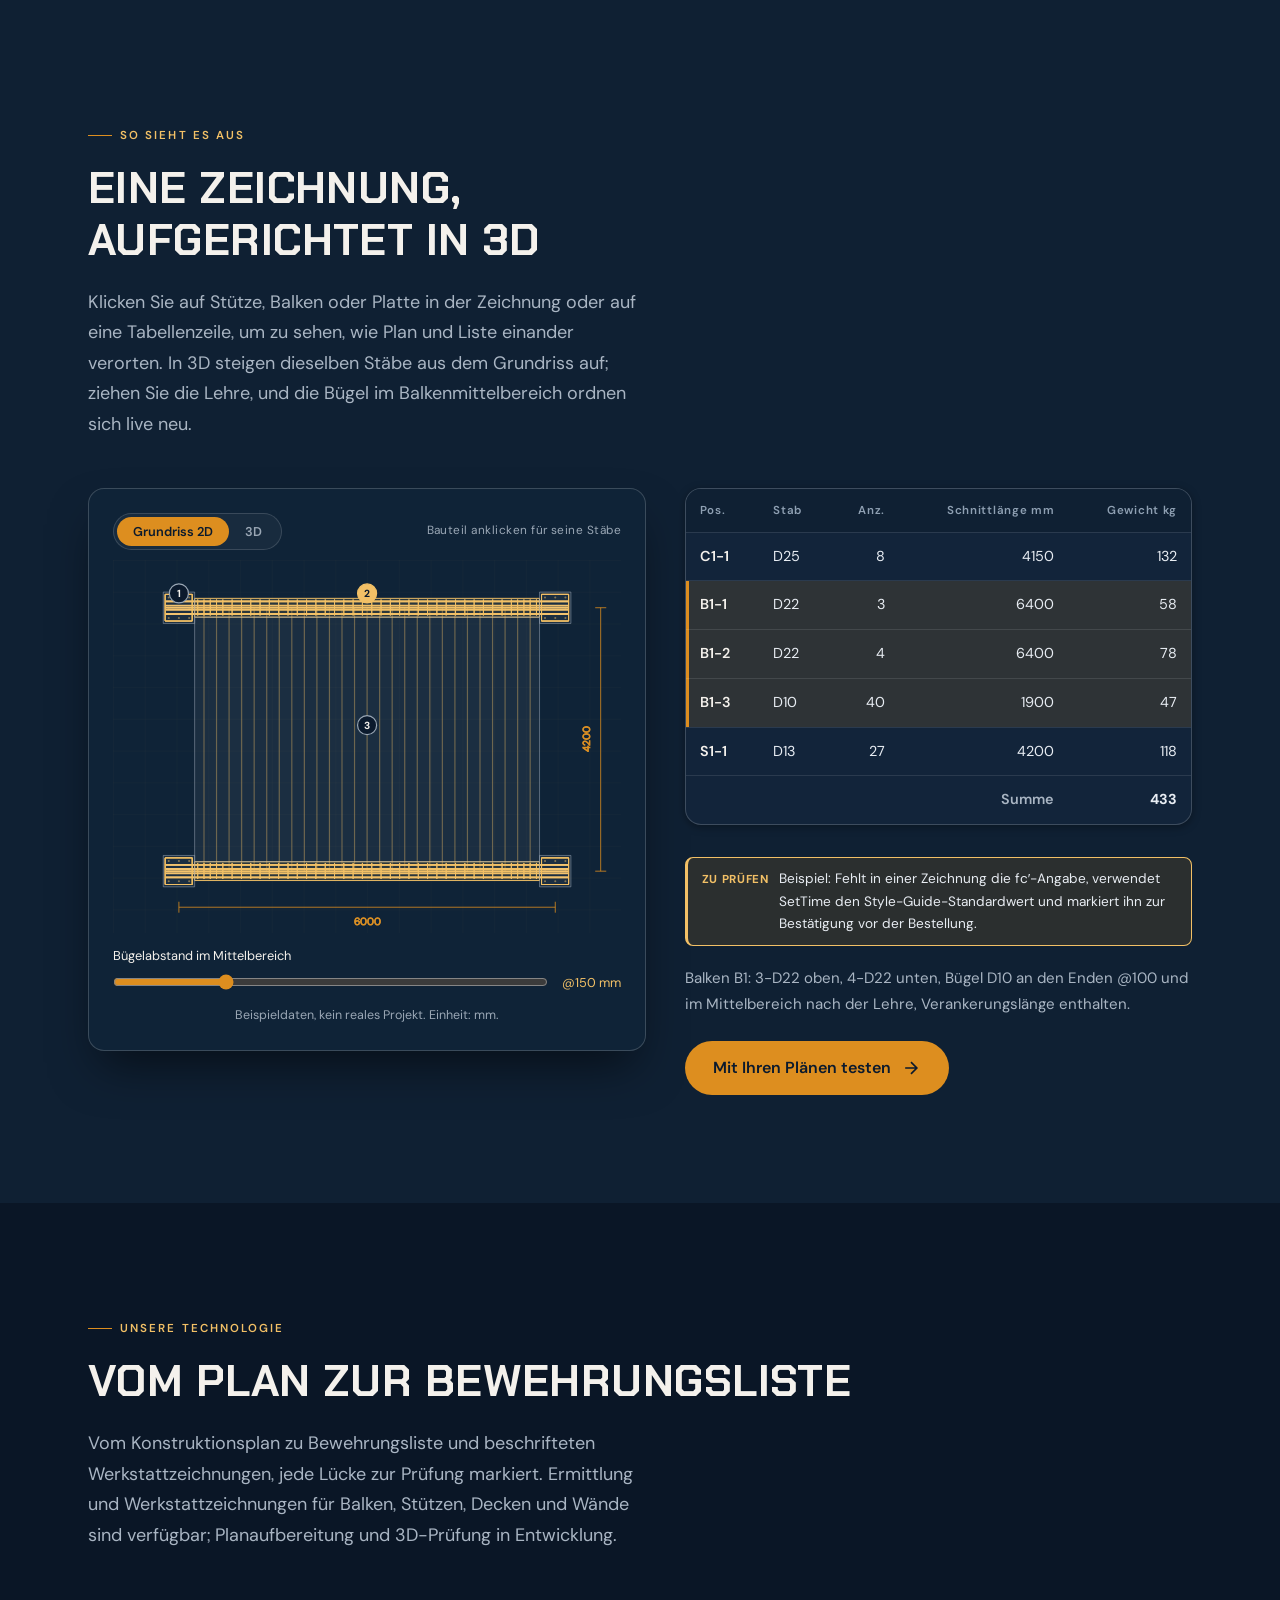
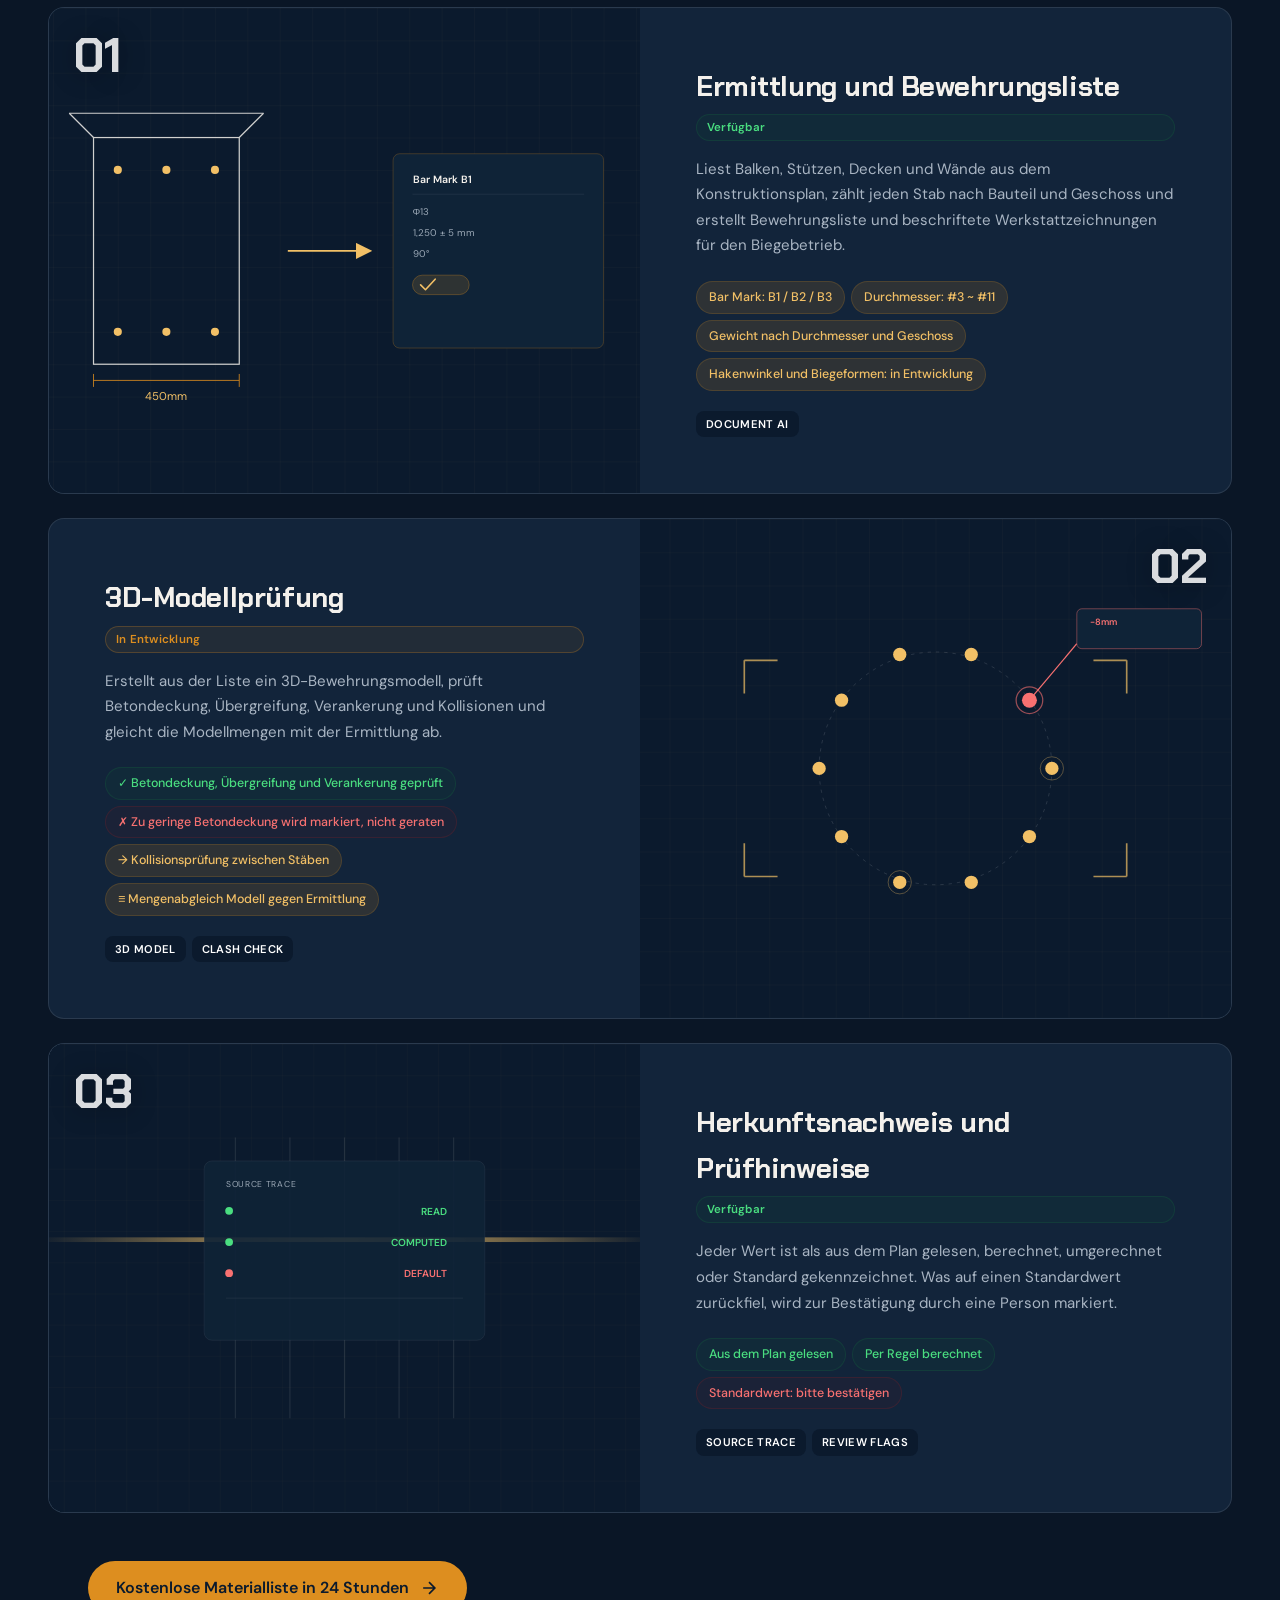
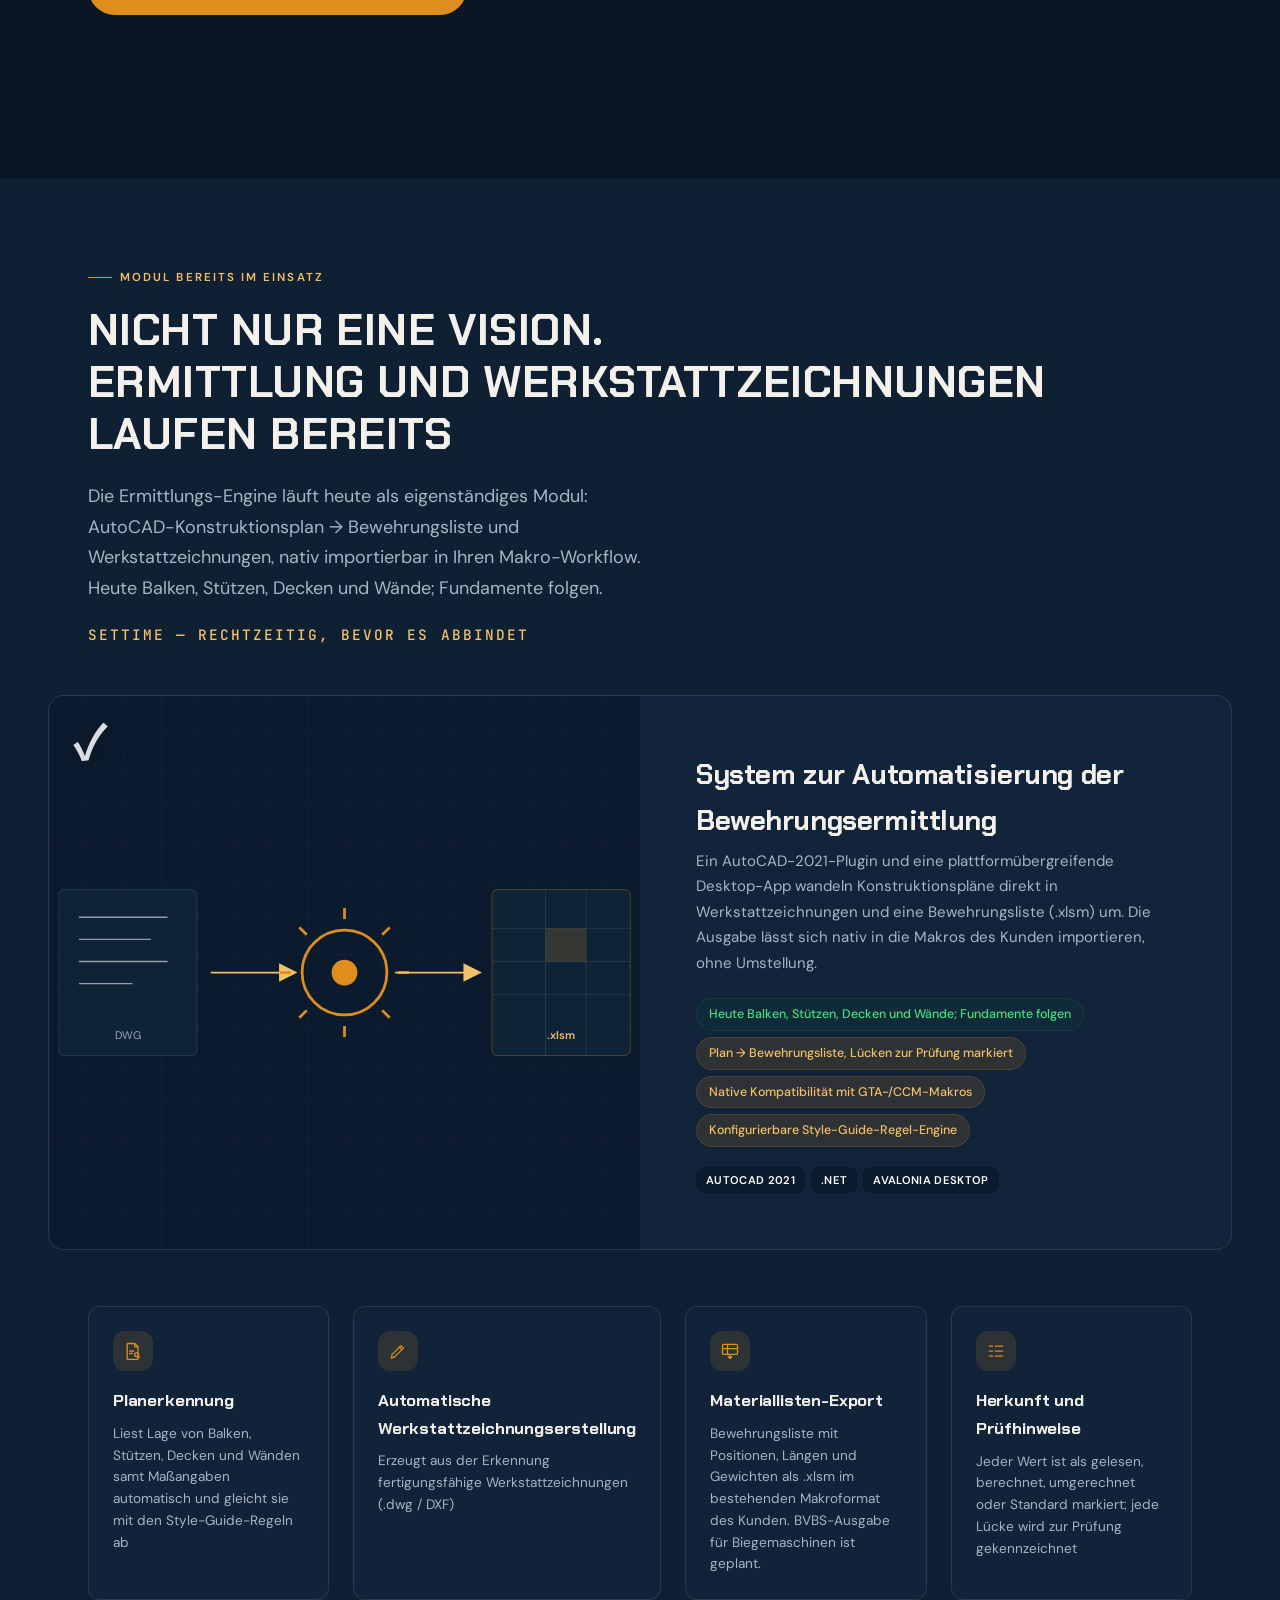
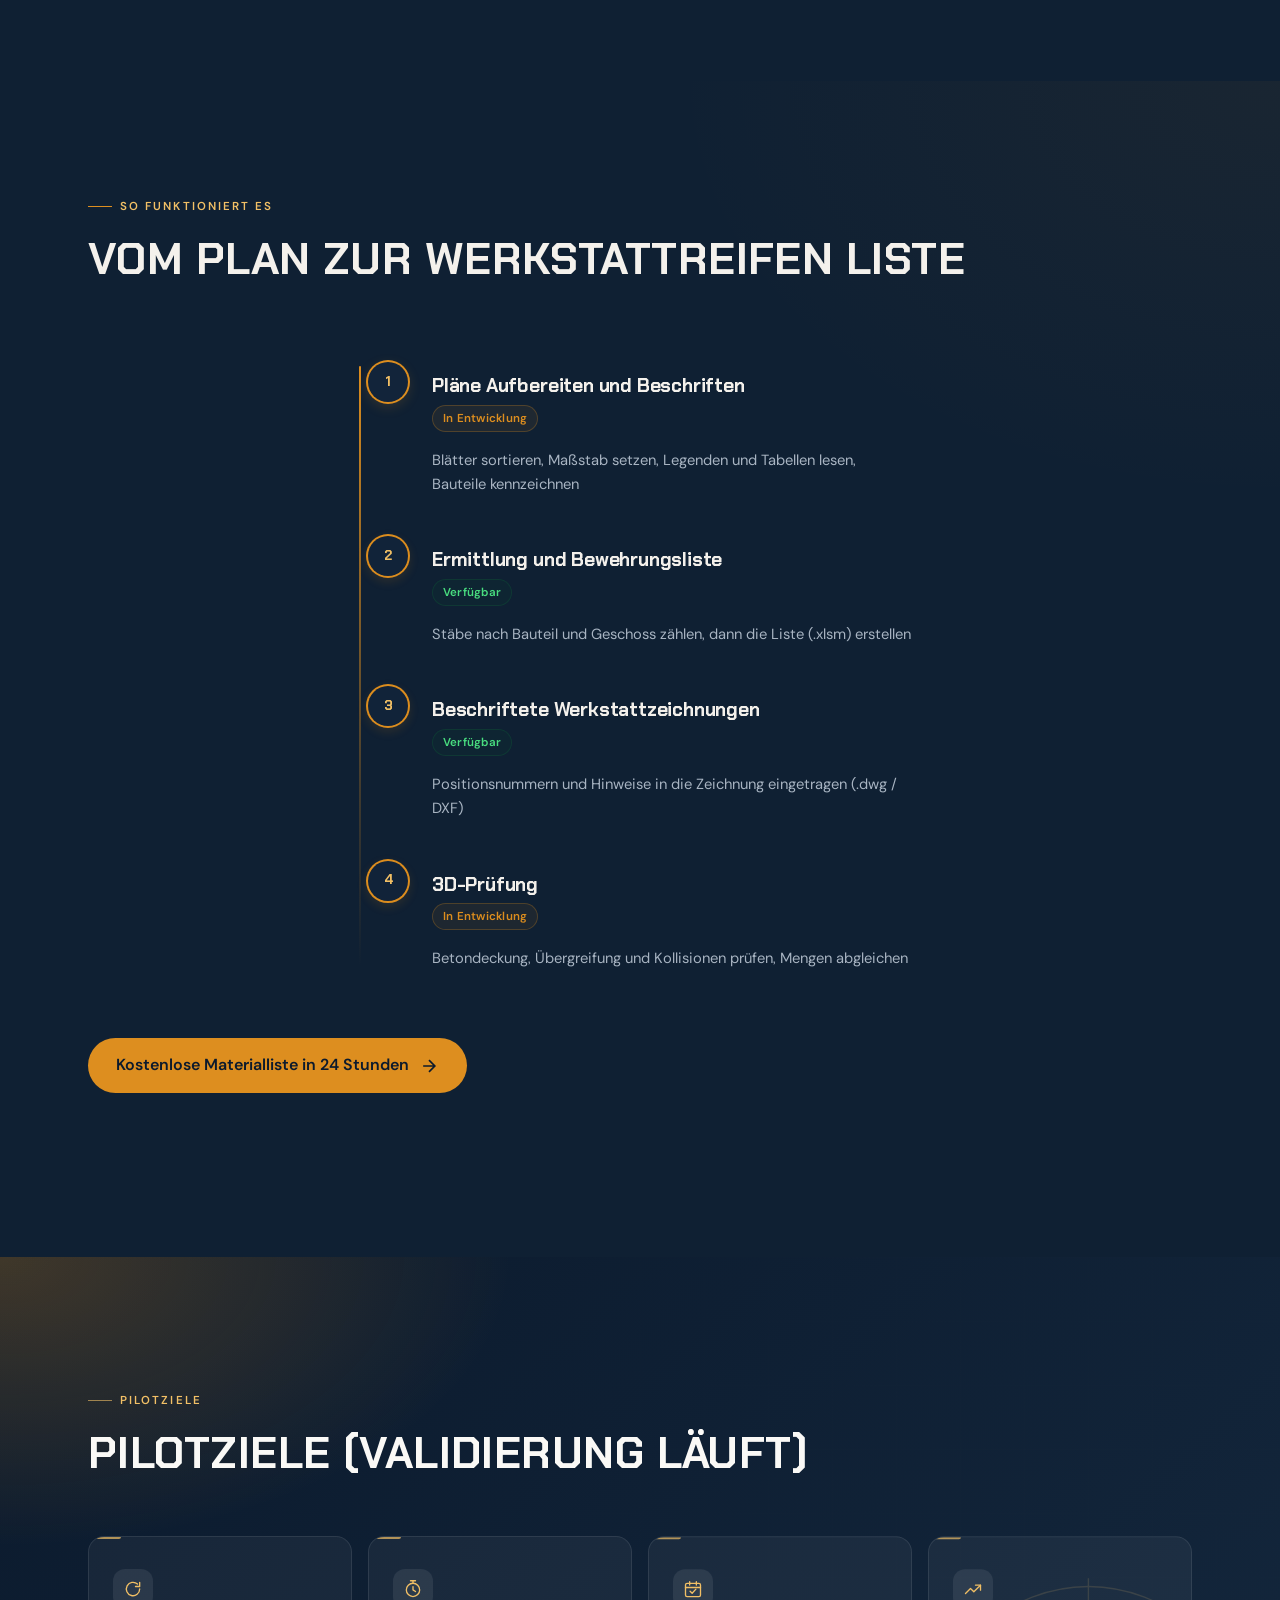
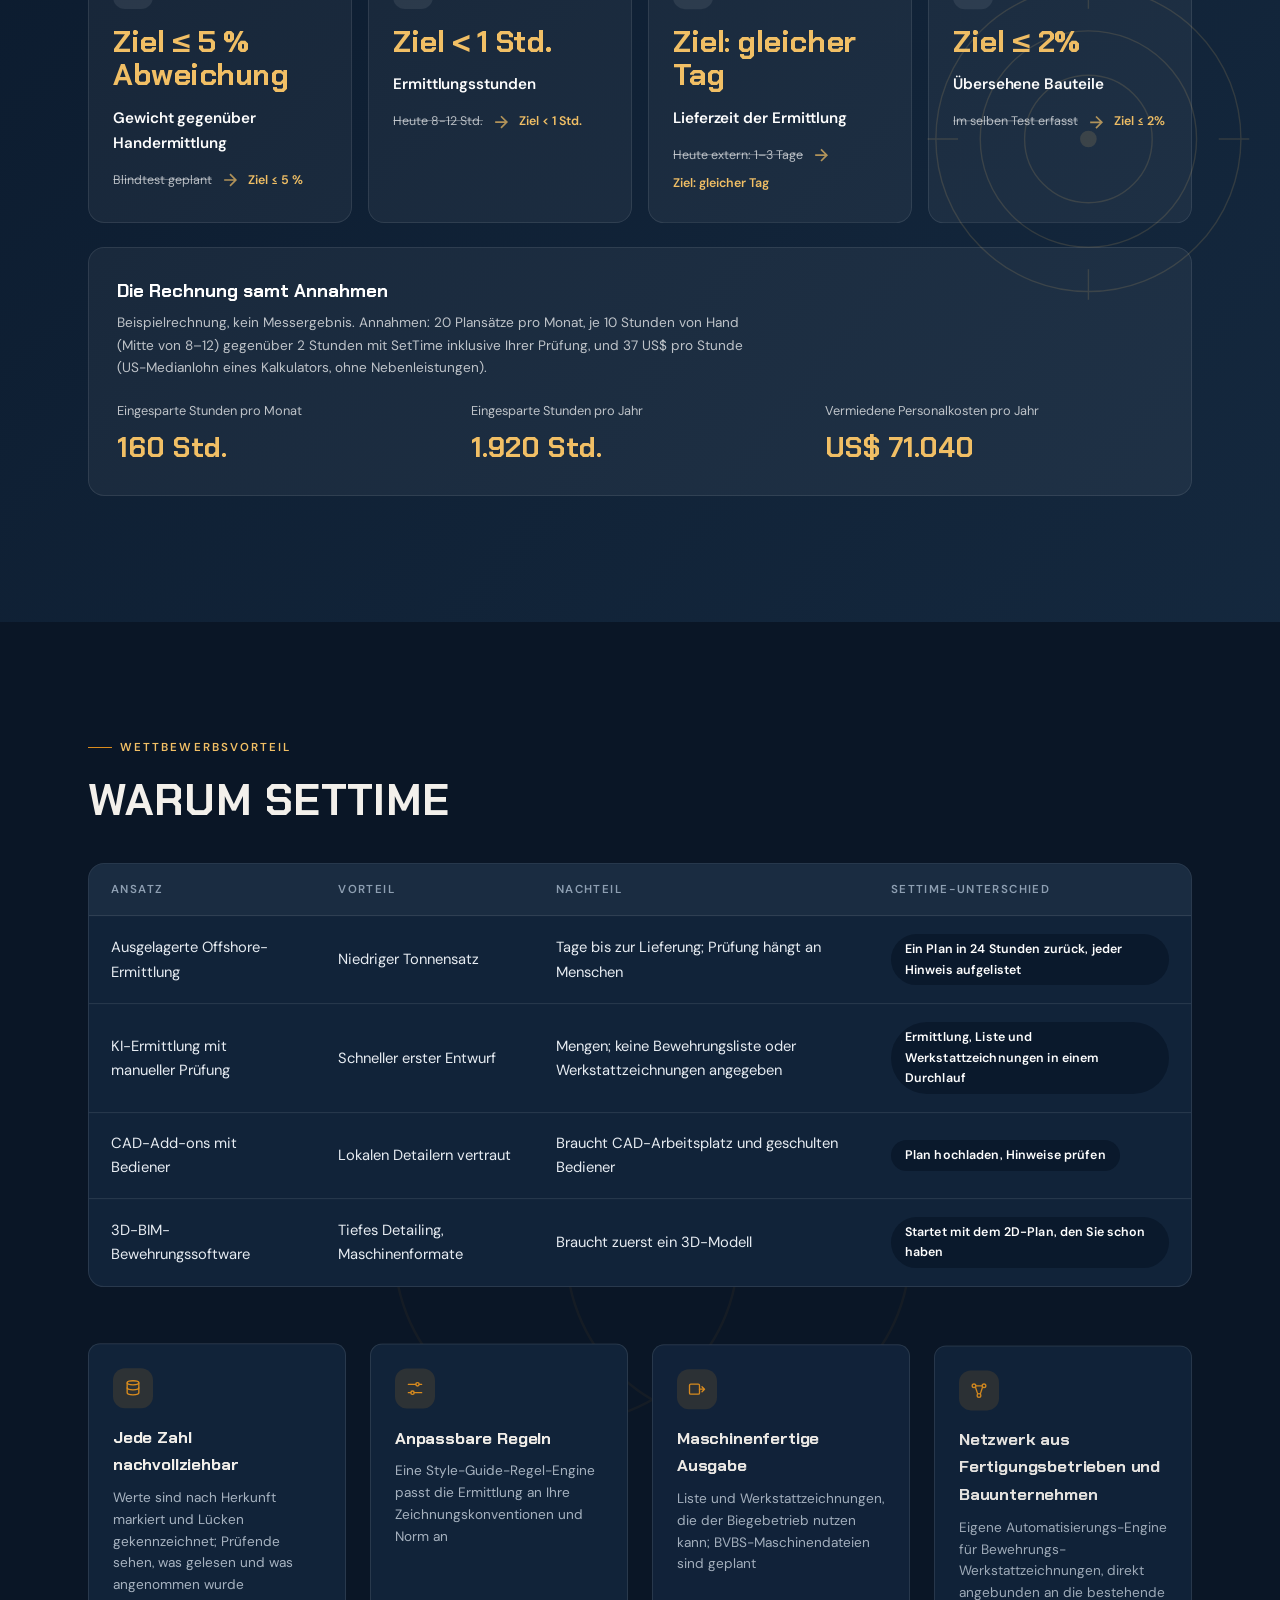
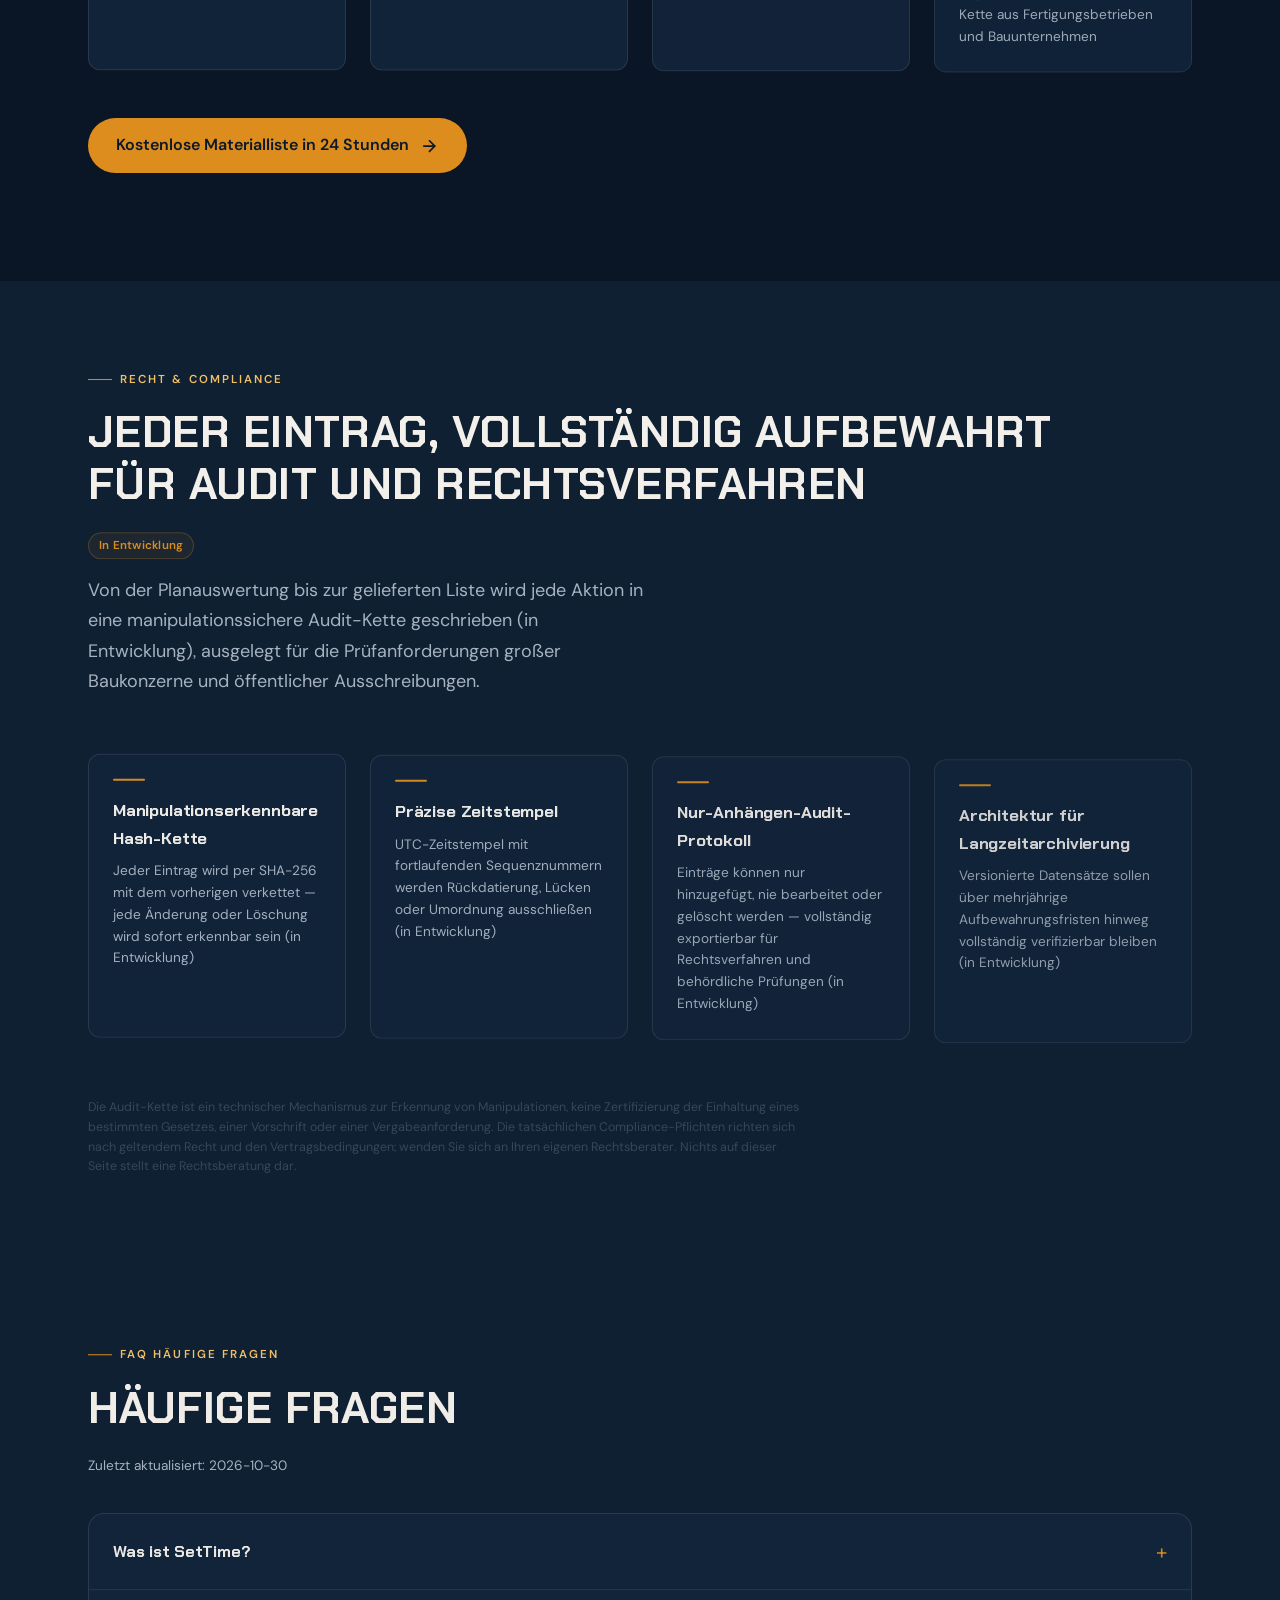
==== commit ebc2260a: "Add concrete, formwork and MEP takeoff to the planned roadmap; drop leftover AR/as-built mentions St" ====
--- a/de/index.html
+++ b/de/index.html
@@ -3,8 +3,8 @@
 <head>
   <meta charset="UTF-8">
   <meta name="viewport" content="width=device-width, initial-scale=1.0">
-  <meta name="description" content="SetTime ersetzt die ausgelagerte Bewehrungsermittlung: Aus dem Konstruktionsplan entstehen Bewehrungsliste (.xlsm) und Werkstattzeichnungen (.dwg/DXF) für Balken, Stützen, Decken und Wände, per eigenständiger Desktop-App, ohne AutoCAD-Lizenz. Planaufbereitung, Fundamente und 3D-Prüfung in Entwicklung. Von Kairos.ai. Einen Plan senden, in 24 Stunden kostenlos eine Mengenermittlung erhalten.">
-  <meta name="keywords" content="SetTime, SetTime 鋼筋, SetTime 鋼筋算量, Kairos.ai, 鋼筋估算軟體, 鋼筋計料, 鋼筋加工圖, 鋼筋計料表, AI 鋼筋估算, 外包算量, 鋼筋料單, 施工圖自動解析, 3D 模型檢查, 稽核鏈, SetTime rebar takeoff software, rebar takeoff automation, outsourced rebar takeoff, rebar shop drawings, bar bending schedule, BBS, rebar takeoff without AutoCAD license, 3D rebar check, audit trail">
+  <meta name="description" content="SetTime ersetzt die ausgelagerte Bewehrungsermittlung: Aus dem Konstruktionsplan entstehen Bewehrungsliste (.xlsm) und Werkstattzeichnungen (.dwg/DXF) für Balken, Stützen, Decken und Wände, per AutoCAD-2021-Plugin und Desktop-App. Planaufbereitung, Fundamente und 3D-Prüfung in Entwicklung. Von Kairos.ai. Einen Plan senden, in 24 Stunden kostenlos eine Mengenermittlung erhalten.">
+  <meta name="keywords" content="SetTime, SetTime 鋼筋, SetTime 鋼筋算量, Kairos.ai, 鋼筋估算軟體, 鋼筋計料, 鋼筋加工圖, 鋼筋計料表, AI 鋼筋估算, 外包算量, 鋼筋料單, 施工圖自動解析, 3D 模型檢查, 稽核鏈, SetTime rebar takeoff software, rebar takeoff automation, outsourced rebar takeoff, rebar shop drawings, bar bending schedule, BBS, AutoCAD rebar plugin, 3D rebar check, audit trail">
   <meta name="author" content="Kairos.ai">
   <meta name="application-name" content="SetTime">
   <meta name="robots" content="index, follow, max-snippet:-1, max-image-preview:large, max-video-preview:-1">
@@ -21,7 +21,7 @@
   </script>
   <meta property="og:site_name" content="SetTime by Kairos.ai">
   <meta property="og:title" content="SetTime | KI-Bewehrungsermittlung">
-  <meta property="og:description" content="SetTime ersetzt die ausgelagerte Bewehrungsermittlung: Aus dem Konstruktionsplan entstehen Bewehrungsliste (.xlsm) und Werkstattzeichnungen (.dwg/DXF) für Balken, Stützen, Decken und Wände, per eigenständiger Desktop-App, ohne AutoCAD-Lizenz. Planaufbereitung, Fundamente und 3D-Prüfung in Entwicklung. Von Kairos.ai. Einen Plan senden, in 24 Stunden kostenlos eine Mengenermittlung erhalten.">
+  <meta property="og:description" content="SetTime ersetzt die ausgelagerte Bewehrungsermittlung: Aus dem Konstruktionsplan entstehen Bewehrungsliste (.xlsm) und Werkstattzeichnungen (.dwg/DXF) für Balken, Stützen, Decken und Wände, per AutoCAD-2021-Plugin und Desktop-App. Planaufbereitung, Fundamente und 3D-Prüfung in Entwicklung. Von Kairos.ai. Einen Plan senden, in 24 Stunden kostenlos eine Mengenermittlung erhalten.">
   <meta property="og:type" content="website">
   <meta property="og:url" content="https://settime.kairosaitech.com/de/">
   <meta property="og:locale" content="de_DE">
@@ -31,7 +31,7 @@
   <meta property="og:image:alt" content="SetTime: structural drawings to rebar material lists, shown with a sample material list table">
   <meta name="twitter:card" content="summary_large_image">
   <meta name="twitter:title" content="SetTime | KI-Bewehrungsermittlung">
-  <meta name="twitter:description" content="SetTime ersetzt die ausgelagerte Bewehrungsermittlung: Aus dem Konstruktionsplan entstehen Bewehrungsliste (.xlsm) und Werkstattzeichnungen (.dwg/DXF) für Balken, Stützen, Decken und Wände, per eigenständiger Desktop-App, ohne AutoCAD-Lizenz. Planaufbereitung, Fundamente und 3D-Prüfung in Entwicklung. Von Kairos.ai. Einen Plan senden, in 24 Stunden kostenlos eine Mengenermittlung erhalten.">
+  <meta name="twitter:description" content="SetTime ersetzt die ausgelagerte Bewehrungsermittlung: Aus dem Konstruktionsplan entstehen Bewehrungsliste (.xlsm) und Werkstattzeichnungen (.dwg/DXF) für Balken, Stützen, Decken und Wände, per AutoCAD-2021-Plugin und Desktop-App. Planaufbereitung, Fundamente und 3D-Prüfung in Entwicklung. Von Kairos.ai. Einen Plan senden, in 24 Stunden kostenlos eine Mengenermittlung erhalten.">
   <meta name="twitter:image" content="https://settime.kairosaitech.com/assets/settime-og-card.jpg">
   <meta name="twitter:image:alt" content="SetTime: structural drawings to rebar material lists, shown with a sample material list table">
   <link rel="canonical" href="https://settime.kairosaitech.com/de/">
@@ -127,7 +127,7 @@
         "@id": "https://settime.kairosaitech.com/de/#webpage",
         "url": "https://settime.kairosaitech.com/de/",
         "name": "SetTime | AI Rebar Takeoff Software — Structural Drawings to Shop Drawings & Bar Schedules",
-        "description": "SetTime ersetzt die ausgelagerte Bewehrungsermittlung: Aus dem Konstruktionsplan entstehen Bewehrungsliste (.xlsm) und Werkstattzeichnungen (.dwg/DXF) für Balken, Stützen, Decken und Wände, per eigenständiger Desktop-App, ohne AutoCAD-Lizenz. Planaufbereitung, Fundamente und 3D-Prüfung in Entwicklung. Von Kairos.ai. Einen Plan senden, in 24 Stunden kostenlos eine Mengenermittlung erhalten.",
+        "description": "SetTime ersetzt die ausgelagerte Bewehrungsermittlung: Aus dem Konstruktionsplan entstehen Bewehrungsliste (.xlsm) und Werkstattzeichnungen (.dwg/DXF) für Balken, Stützen, Decken und Wände, per AutoCAD-2021-Plugin und Desktop-App. Planaufbereitung, Fundamente und 3D-Prüfung in Entwicklung. Von Kairos.ai. Einen Plan senden, in 24 Stunden kostenlos eine Mengenermittlung erhalten.",
         "inLanguage": "de",
         "dateModified": "2026-10-30",
         "isPartOf": {
@@ -225,11 +225,11 @@
         ],
         "applicationCategory": "BusinessApplication",
         "applicationSubCategory": "Construction rebar takeoff and shop-drawing automation",
-        "operatingSystem": "Cross-platform desktop app (standalone; no AutoCAD license required)",
-        "softwareRequirements": "None beyond the SetTime desktop app; no AutoCAD license required",
+        "operatingSystem": "Windows (AutoCAD 2021 plugin); cross-platform desktop app",
+        "softwareRequirements": "AutoCAD 2021 (for the plugin)",
         "url": "https://settime.kairosaitech.com/",
         "image": "https://settime.kairosaitech.com/assets/settime-og-card.jpg",
-        "description": "SetTime is Kairos.ai's rebar takeoff software, built to replace the outsourced estimating team. Shipping today for beams, columns, slabs and walls: a standalone cross-platform desktop app that works without an AutoCAD license and converts structural drawings into a bar schedule (.xlsm) and annotated shop drawings (.dwg / DXF), importing natively into a fabricator's existing macro tooling. Drawing preparation, foundations, a 3D model check and an AutoCAD plugin are in development; BVBS output is planned.",
+        "description": "SetTime is Kairos.ai's rebar takeoff software, built to replace the outsourced estimating team. Shipping today for beams, columns, slabs and walls: an AutoCAD 2021 plugin plus a cross-platform desktop app that converts structural drawings into a bar schedule (.xlsm) and annotated shop drawings (.dwg / DXF), importing natively into a fabricator's existing macro tooling. Drawing preparation, foundations and a 3D model check are in development; BVBS output is planned.",
         "featureList": [
           "Structural drawing recognition (beams, columns, slabs and walls)",
           "Takeoff and bar bending schedule export to .xlsm for existing fabricator macro tooling",
@@ -239,8 +239,8 @@
           "In development: foundations",
           "In development: bend angles and hook types",
           "In development: 3D model check (cover, lap, anchorage, clashes)",
-          "In development: AutoCAD plugin (SetTime itself runs without AutoCAD)",
           "Planned: BVBS machine output",
+          "Planned: concrete, formwork and MEP takeoff",
           "In development: SHA-256 hash-chained audit trail"
         ],
         "audience": {
@@ -293,7 +293,7 @@
             "name": "Was kann SetTime heute schon?",
             "acceptedAnswer": {
               "@type": "Answer",
-              "text": "Jetzt verfügbar: eine eigenständige, plattformübergreifende Desktop-App ohne AutoCAD-Lizenz, die Pläne von Balken, Stützen, Decken und Wänden in eine Bewehrungsliste (.xlsm) und Werkstattzeichnungen (.dwg / DXF) umwandelt, jeder Wert nach Herkunft markiert, Lücken zur Prüfung gekennzeichnet. In Entwicklung: Planaufbereitung und Beschriftung, Fundamente, Biegewinkel und Hakenformen, 3D-Modellprüfung, ein AutoCAD-Plugin und die manipulationssichere Audit-Kette. Geplant: BVBS-Ausgabe."
+              "text": "Jetzt verfügbar: ein AutoCAD-2021-Plugin plus plattformübergreifende Desktop-App, die Pläne von Balken, Stützen, Decken und Wänden in eine Bewehrungsliste (.xlsm) und Werkstattzeichnungen (.dwg / DXF) umwandelt, jeder Wert nach Herkunft markiert, Lücken zur Prüfung gekennzeichnet. In Entwicklung: Planaufbereitung und Beschriftung, Fundamente, Biegewinkel und Hakenformen, 3D-Modellprüfung und die manipulationssichere Audit-Kette. Geplant: BVBS-Ausgabe."
             }
           },
           {
@@ -317,7 +317,7 @@
             "name": "Wer entwickelt SetTime?",
             "acceptedAnswer": {
               "@type": "Answer",
-              "text": "SetTime wird von Kairos.ai entwickelt. Wir erproben die Engine zuerst an taiwanischen Plänen und sprechen mit Betrieben und Detailern in den USA und Europa; später sollen Nachbargewerke wie CNC-Bearbeitung, Formenbau und Schweißen folgen."
+              "text": "SetTime wird von Kairos.ai entwickelt. Wir erproben die Engine zuerst an taiwanischen Plänen und sprechen mit Betrieben und Detailern in den USA und Europa; später soll derselbe Ansatz auf Beton-, Schalungs- und MEP-Mengenermittlung (TGA) ausgeweitet werden."
             }
           },
           {
@@ -411,7 +411,7 @@
       <ul class="hero-trust fade-in" data-delay="4">
         <li data-i18n="hero.trust1">Materialliste in 24 Stunden</li>
         <li data-i18n="hero.trust2">Jede Markierung wird Ihnen zur Prüfung vorgelegt</li>
-        <li data-i18n="hero.trust3">Läuft ohne AutoCAD-Lizenz</li>
+        <li data-i18n="hero.trust3">AutoCAD-Plug-in + Desktop-App</li>
         <li data-i18n="hero.trust4">Liste .xlsm + Werkstattzeichnungen .dwg/DXF</li>
       </ul>
     </div>
@@ -583,6 +583,9 @@
           <span class="panel-status plan" data-i18n="status.planned">Geplant</span>
           <ul>
             <li data-i18n="status.planned.i1">BVBS-Maschinendateien</li>
+            <li data-i18n="status.planned.i2">Betonmengen</li>
+            <li data-i18n="status.planned.i3">Schalungsflächen</li>
+            <li data-i18n="status.planned.i4">MEP-Mengenermittlung (TGA)</li>
           </ul>
         </div>
       </div>
@@ -838,7 +841,7 @@
     <div class="container">
       <p class="section-label fade-in" data-i18n="product.label">MODUL BEREITS IM EINSATZ</p>
       <h2 class="section-heading fade-in" data-delay="1" data-i18n="product.heading">Nicht nur eine Vision.<br>Ermittlung und Werkstattzeichnungen laufen bereits</h2>
-      <p class="section-lead fade-in" data-delay="2" data-i18n="product.lead">Die Ermittlungs-Engine läuft heute als eigenständiges Modul, ohne AutoCAD-Lizenz: Konstruktionsplan → Bewehrungsliste und Werkstattzeichnungen, nativ importierbar in Ihren Makro-Workflow. Heute Balken, Stützen, Decken und Wände; Fundamente folgen.</p>
+      <p class="section-lead fade-in" data-delay="2" data-i18n="product.lead">Die Ermittlungs-Engine läuft heute als eigenständiges Modul: AutoCAD-Konstruktionsplan → Bewehrungsliste und Werkstattzeichnungen, nativ importierbar in Ihren Makro-Workflow. Heute Balken, Stützen, Decken und Wände; Fundamente folgen.</p>
       <p class="product-tagline fade-in" data-delay="3" data-i18n="product.tagline">SetTime — Rechtzeitig, bevor es abbindet</p>
     </div>
 
@@ -886,14 +889,14 @@
         <div class="tech-panel-content">
           <h3 data-i18n="product.panel.title">System zur Automatisierung der Bewehrungsermittlung</h3>
           <p class="tech-en" data-i18n="product.panel.en" style="display:none"></p>
-          <p data-i18n="product.panel.desc">Eine eigenständige, plattformübergreifende Desktop-App ohne AutoCAD-Lizenz wandelt Konstruktionspläne direkt in Werkstattzeichnungen und eine Bewehrungsliste (.xlsm) um. Die Ausgabe lässt sich nativ in die Makros des Kunden importieren, ohne Umstellung.</p>
+          <p data-i18n="product.panel.desc">Ein AutoCAD-2021-Plugin und eine plattformübergreifende Desktop-App wandeln Konstruktionspläne direkt in Werkstattzeichnungen und eine Bewehrungsliste (.xlsm) um. Die Ausgabe lässt sich nativ in die Makros des Kunden importieren, ohne Umstellung.</p>
           <div class="tech-metrics">
             <span class="correct" data-i18n="product.m1">Heute Balken, Stützen, Decken und Wände; Fundamente folgen</span>
             <span data-i18n="product.m2">Plan → Bewehrungsliste, Lücken zur Prüfung markiert</span>
             <span data-i18n="product.m3">Native Kompatibilität mit GTA-/CCM-Makros</span>
             <span data-i18n="product.m4">Konfigurierbare Style-Guide-Regel-Engine</span>
           </div>
-          <div class="tech-tags"><span>DWG / DXF</span><span>.NET</span><span>Avalonia Desktop</span></div>
+          <div class="tech-tags"><span>AutoCAD 2021</span><span>.NET</span><span>Avalonia Desktop</span></div>
         </div>
       </article>
     </div>
@@ -1179,7 +1182,7 @@
         </details>
         <details class="faq-item fade-in" data-delay="3">
           <summary data-i18n="faq.q2.q">Was kann SetTime heute schon?</summary>
-          <p data-i18n="faq.q2.a">Jetzt verfügbar: eine eigenständige, plattformübergreifende Desktop-App ohne AutoCAD-Lizenz, die Pläne von Balken, Stützen, Decken und Wänden in eine Bewehrungsliste (.xlsm) und Werkstattzeichnungen (.dwg / DXF) umwandelt, jeder Wert nach Herkunft markiert, Lücken zur Prüfung gekennzeichnet. In Entwicklung: Planaufbereitung und Beschriftung, Fundamente, Biegewinkel und Hakenformen, 3D-Modellprüfung, ein AutoCAD-Plugin und die manipulationssichere Audit-Kette. Geplant: BVBS-Ausgabe.</p>
+          <p data-i18n="faq.q2.a">Jetzt verfügbar: ein AutoCAD-2021-Plugin plus plattformübergreifende Desktop-App, die Pläne von Balken, Stützen, Decken und Wänden in eine Bewehrungsliste (.xlsm) und Werkstattzeichnungen (.dwg / DXF) umwandelt, jeder Wert nach Herkunft markiert, Lücken zur Prüfung gekennzeichnet. In Entwicklung: Planaufbereitung und Beschriftung, Fundamente, Biegewinkel und Hakenformen, 3D-Modellprüfung und die manipulationssichere Audit-Kette. Geplant: BVBS-Ausgabe.</p>
         </details>
         <details class="faq-item fade-in" data-delay="4">
           <summary data-i18n="faq.q3.q">Für wen ist SetTime gedacht?</summary>
@@ -1191,7 +1194,7 @@
         </details>
         <details class="faq-item fade-in" data-delay="6">
           <summary data-i18n="faq.q5.q">Wer entwickelt SetTime?</summary>
-          <p data-i18n="faq.q5.a">SetTime wird von Kairos.ai entwickelt. Wir erproben die Engine zuerst an taiwanischen Plänen und sprechen mit Betrieben und Detailern in den USA und Europa; später sollen Nachbargewerke wie CNC-Bearbeitung, Formenbau und Schweißen folgen.</p>
+          <p data-i18n="faq.q5.a">SetTime wird von Kairos.ai entwickelt. Wir erproben die Engine zuerst an taiwanischen Plänen und sprechen mit Betrieben und Detailern in den USA und Europa; später soll derselbe Ansatz auf Beton-, Schalungs- und MEP-Mengenermittlung (TGA) ausgeweitet werden.</p>
         </details>
         <details class="faq-item fade-in" data-delay="7">
           <summary data-i18n="faq.q6.q">Garantiert die Audit-Kette die Einhaltung gesetzlicher Vorschriften?</summary>
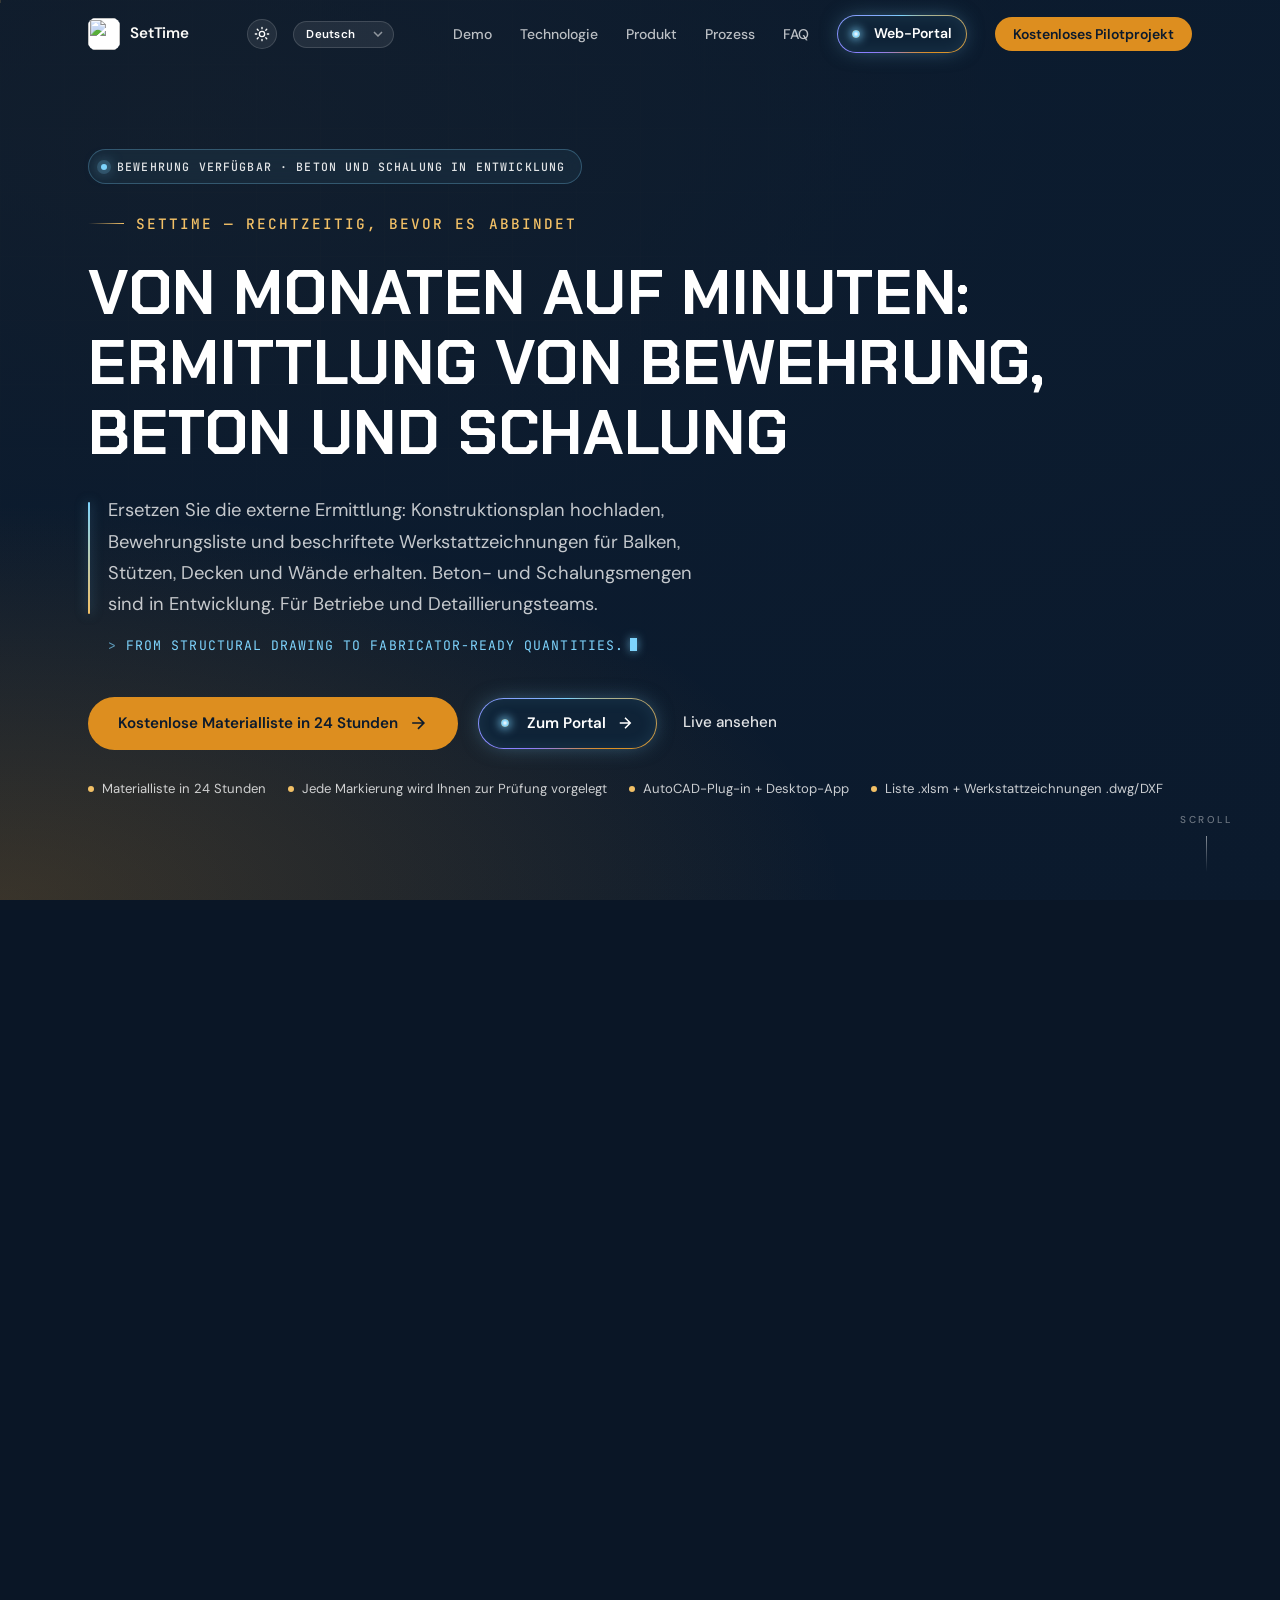
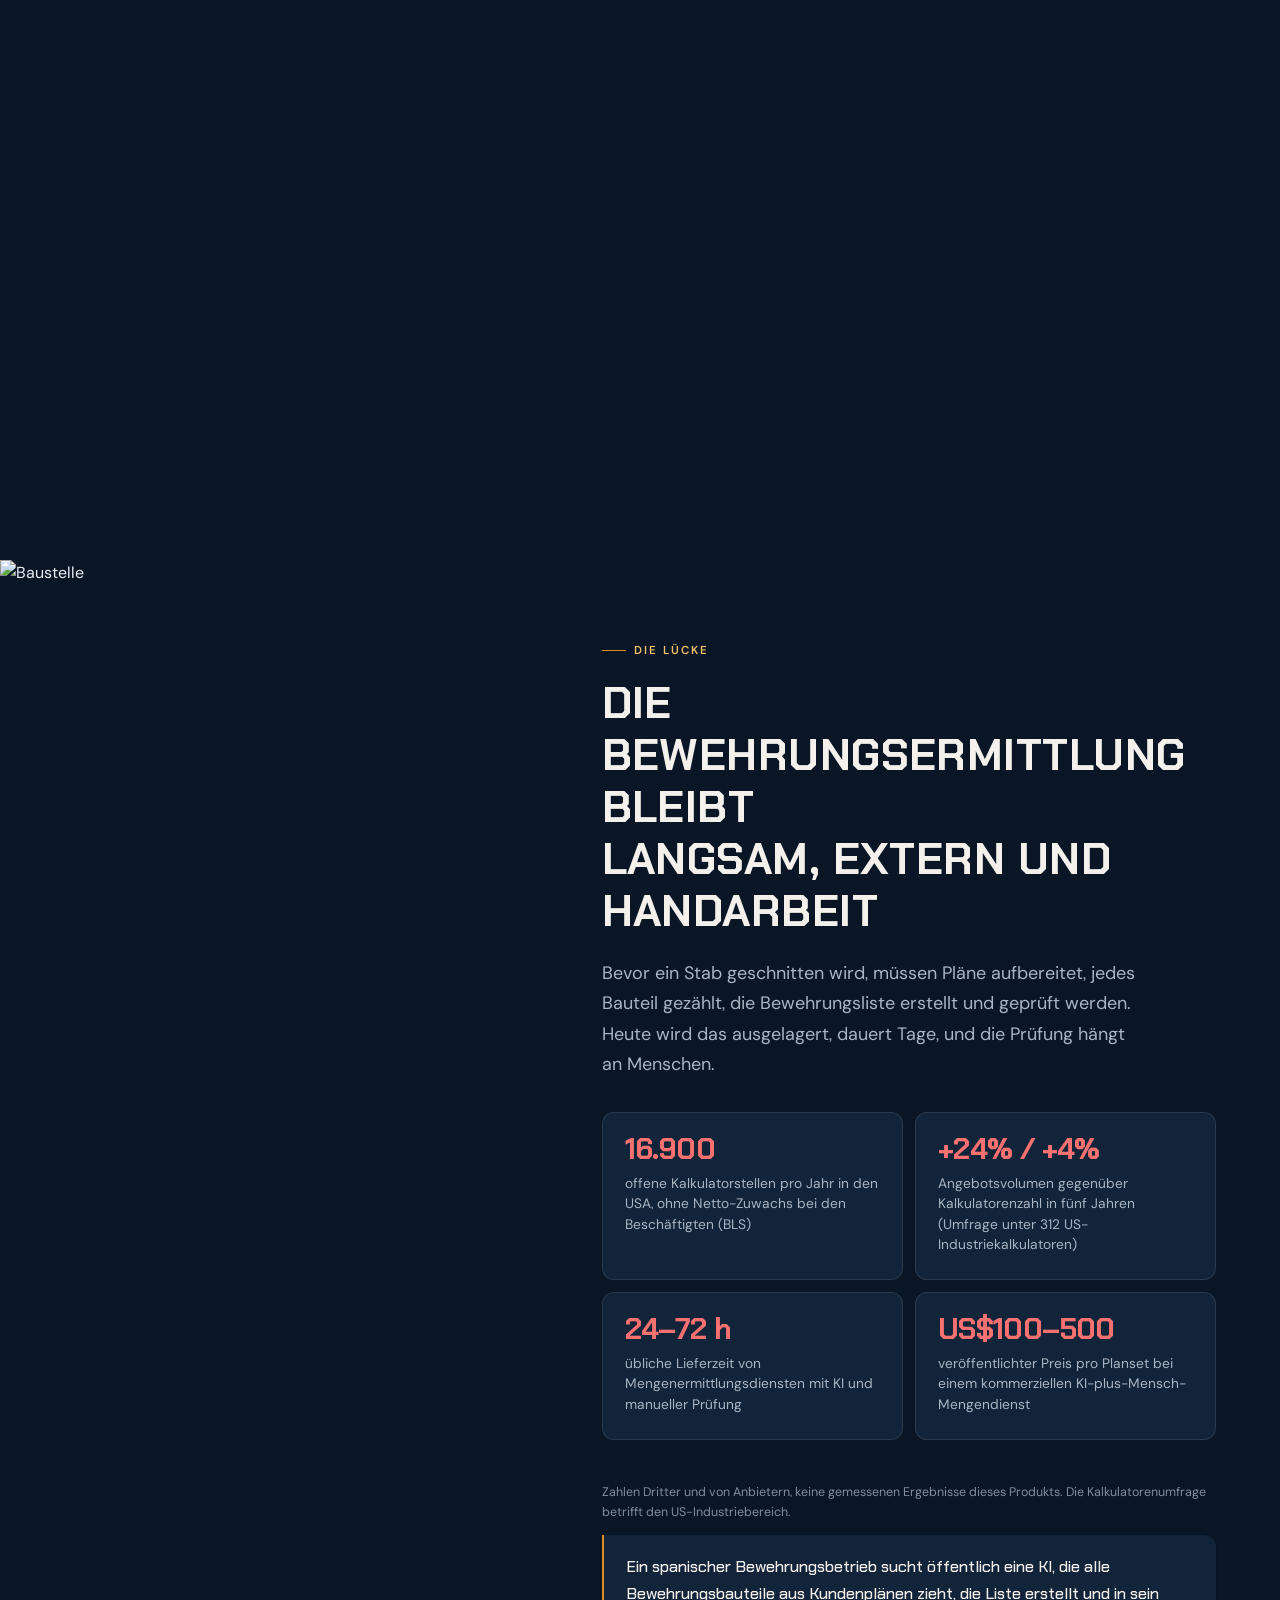
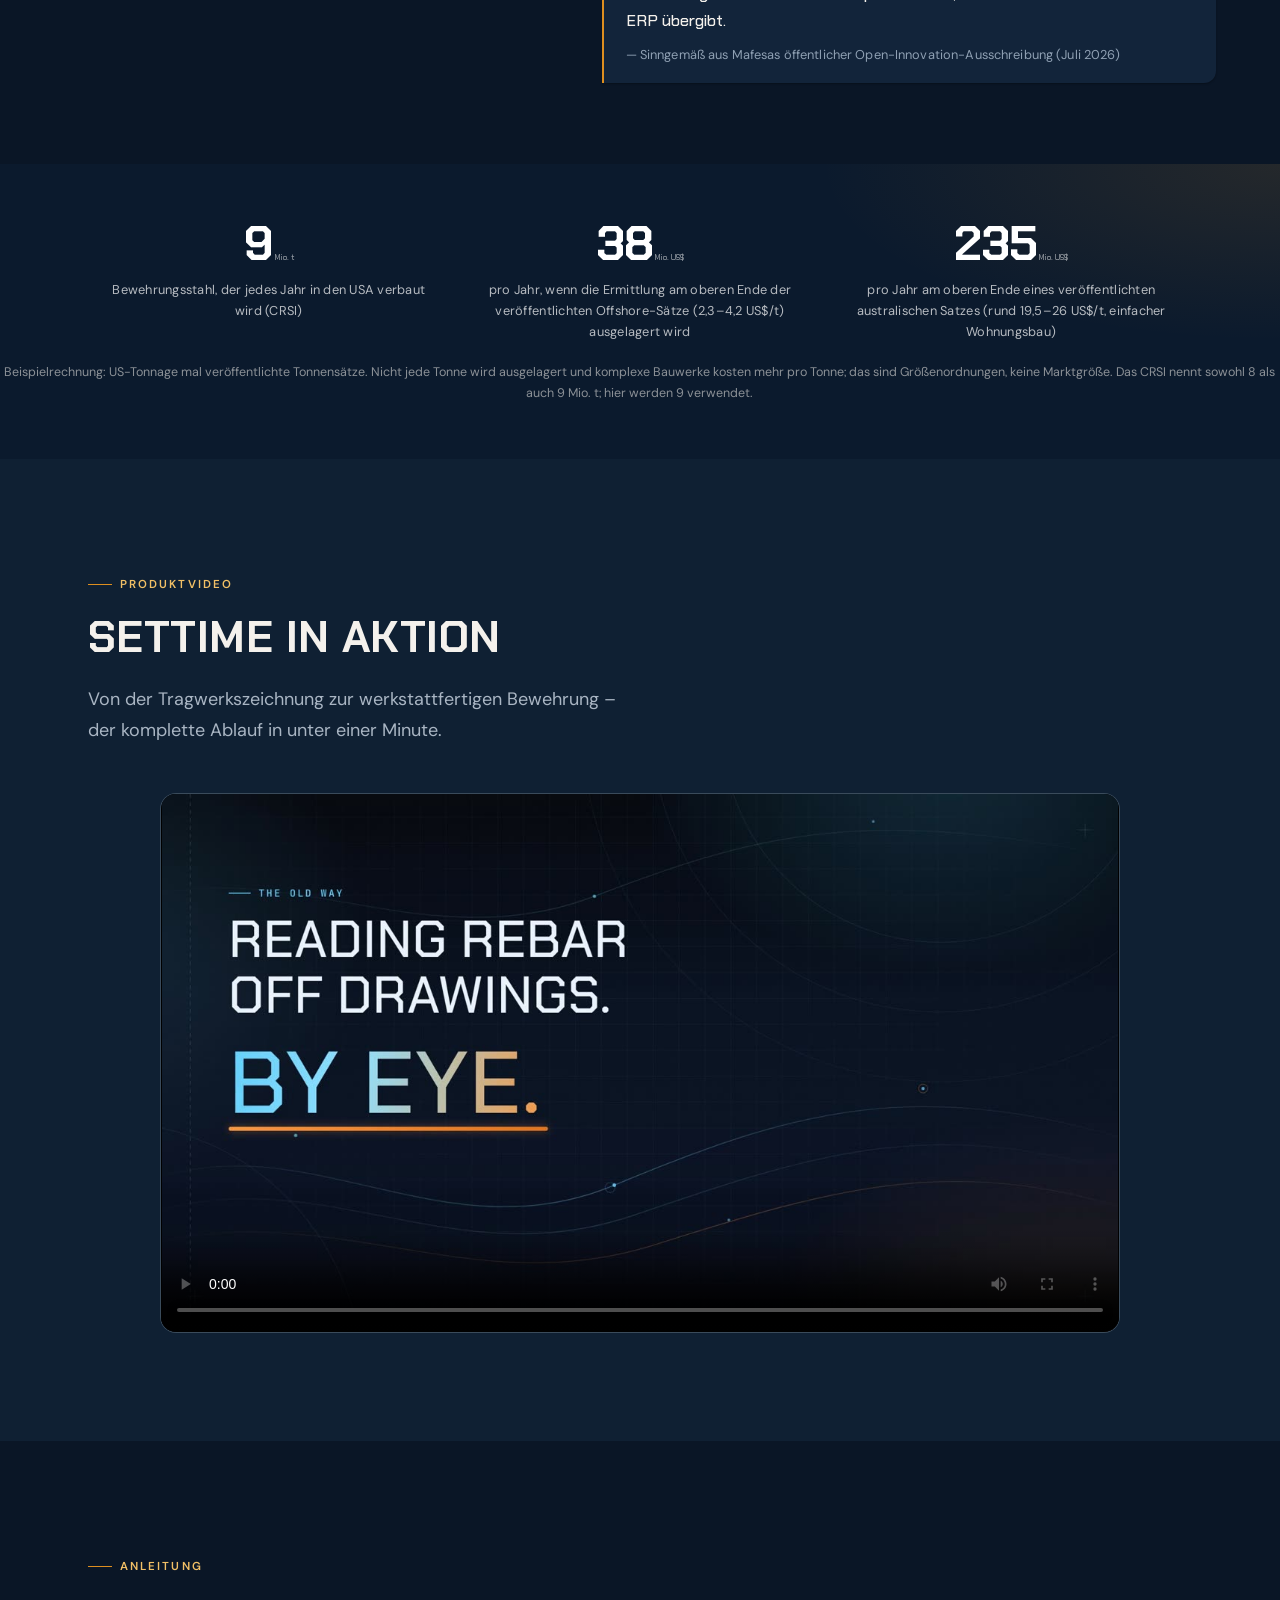
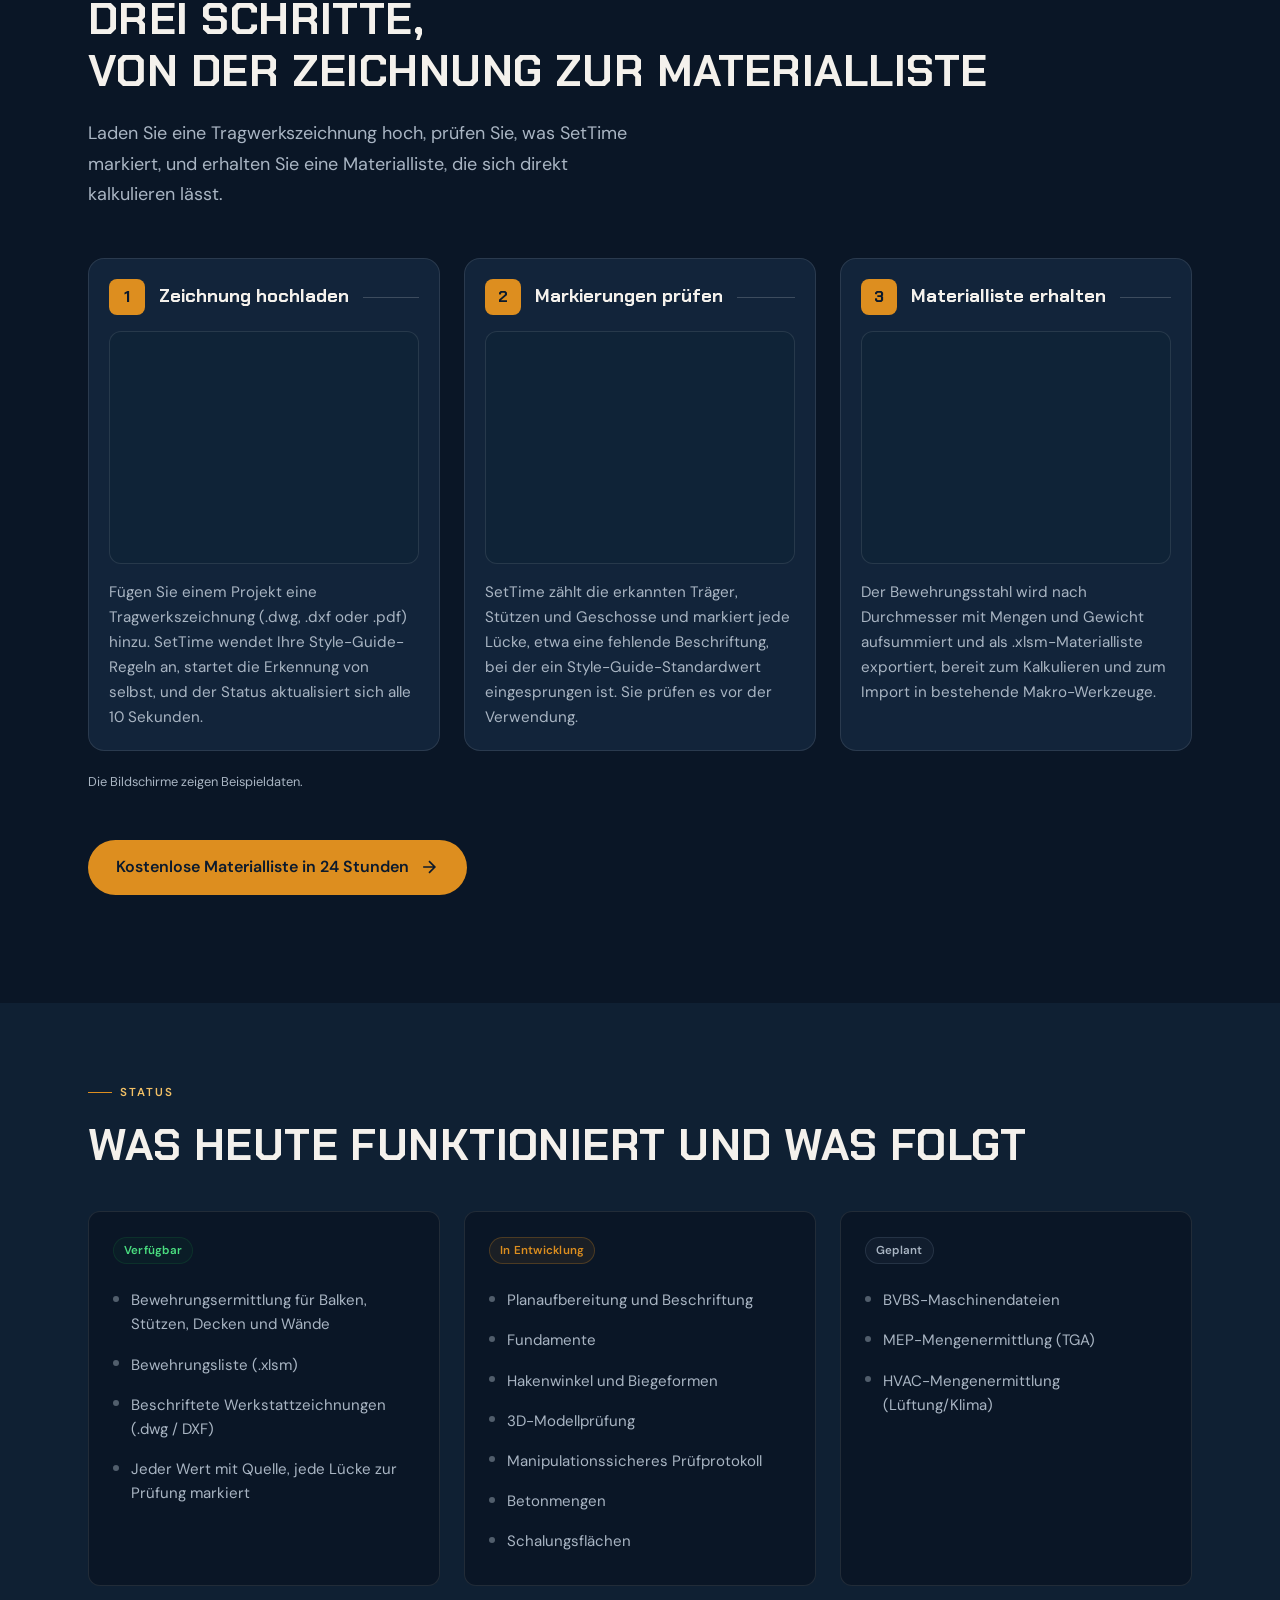
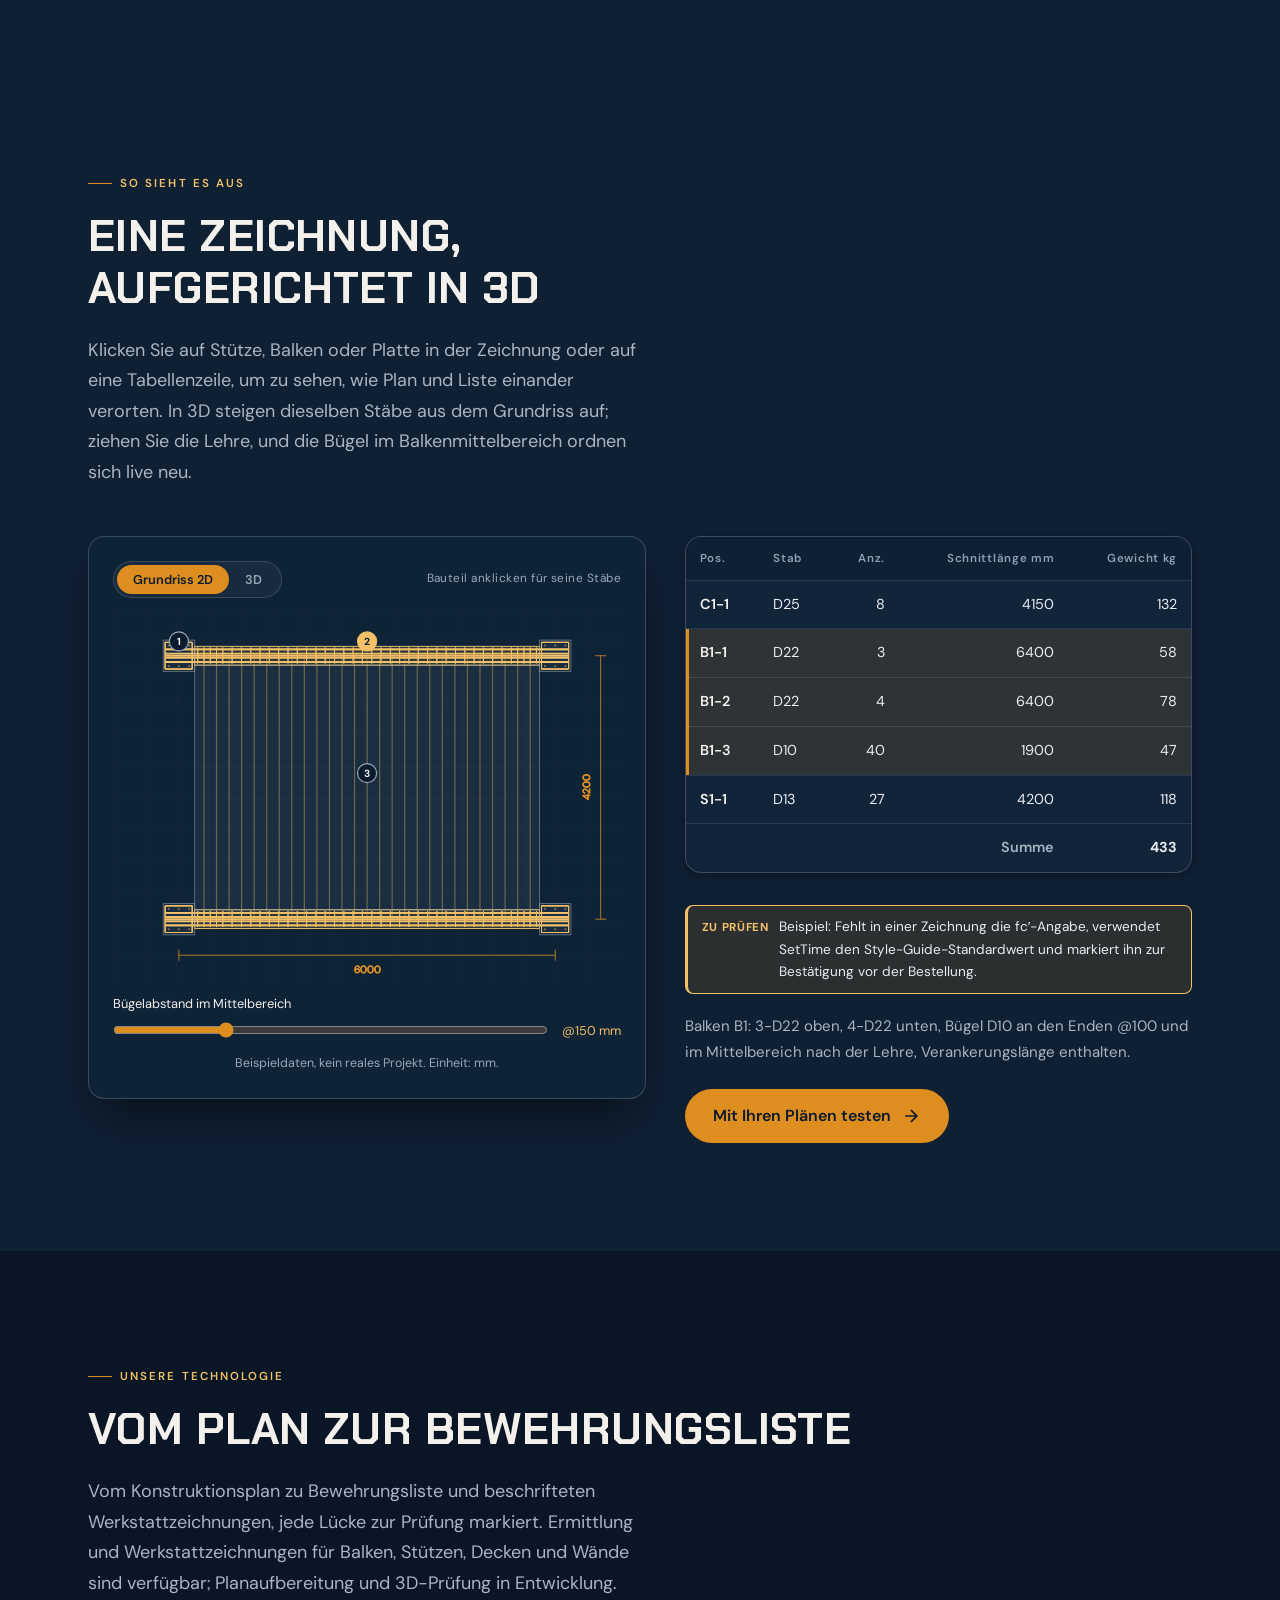
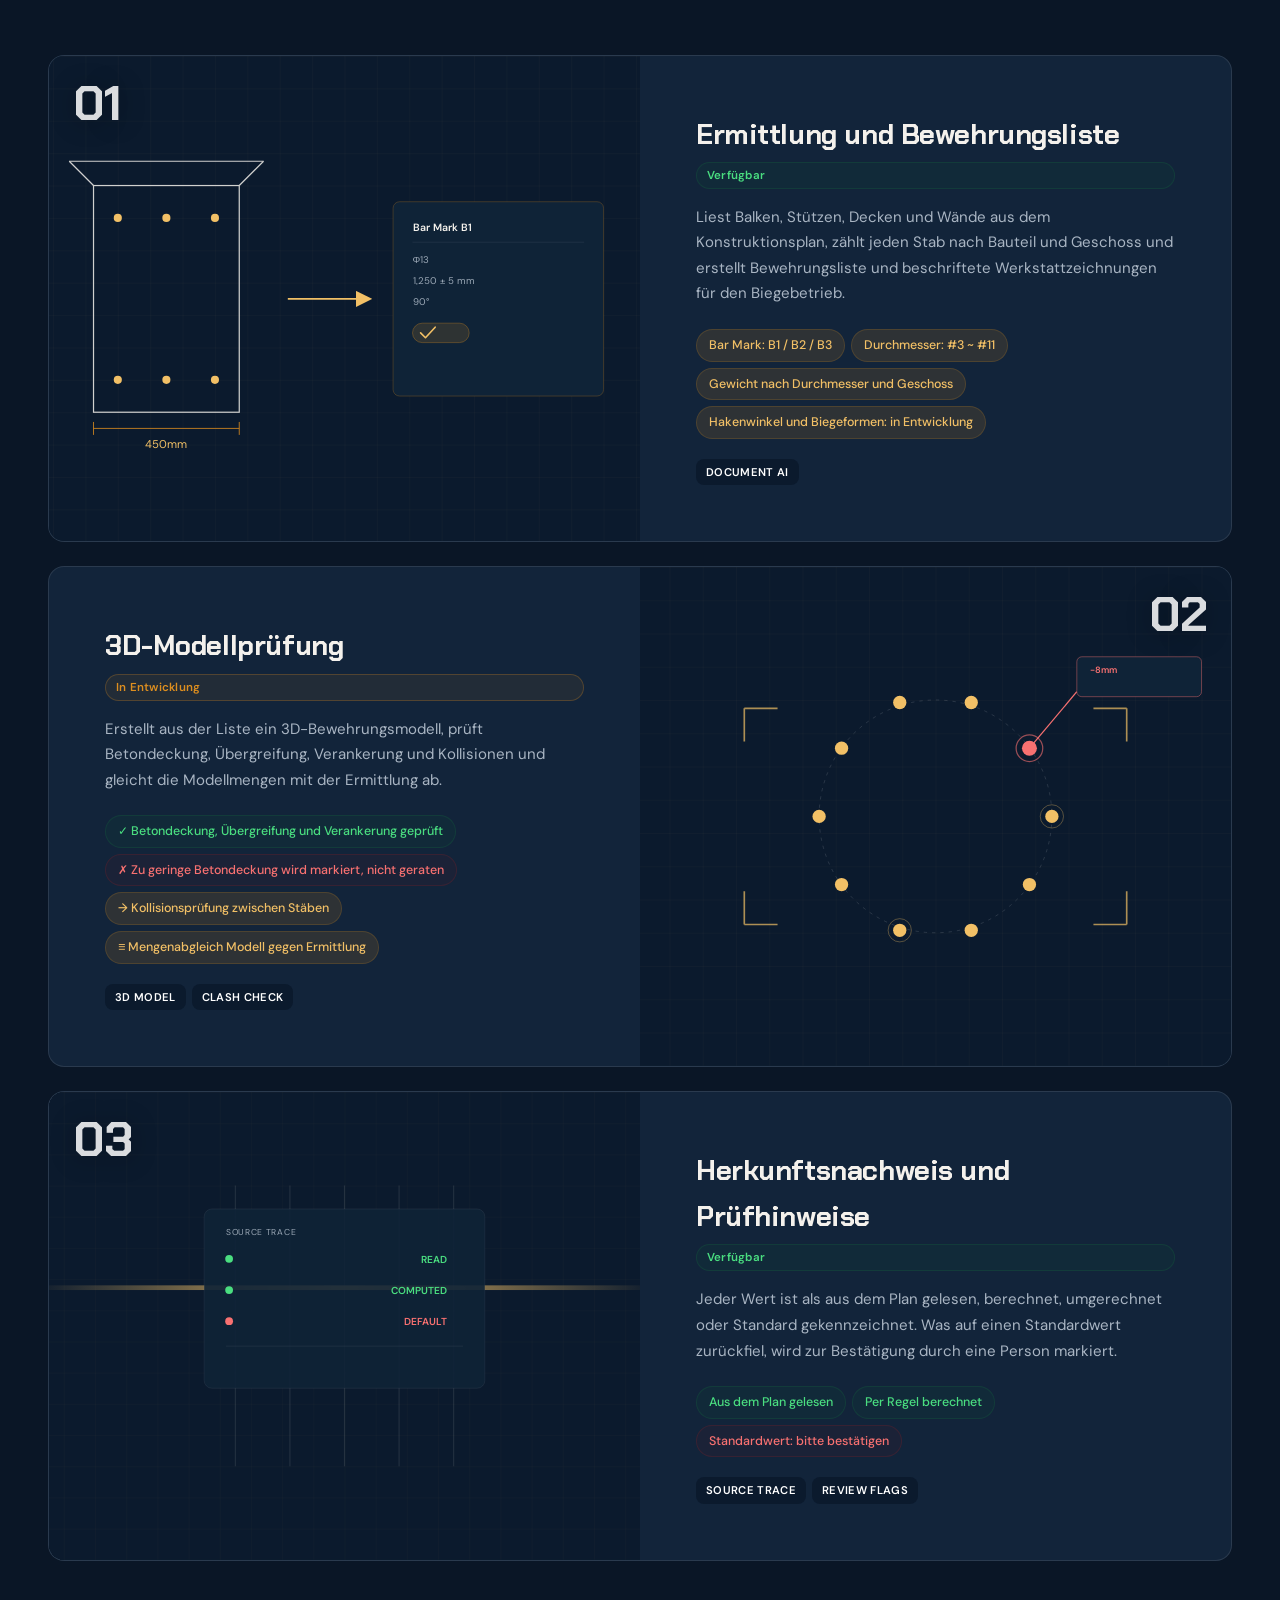
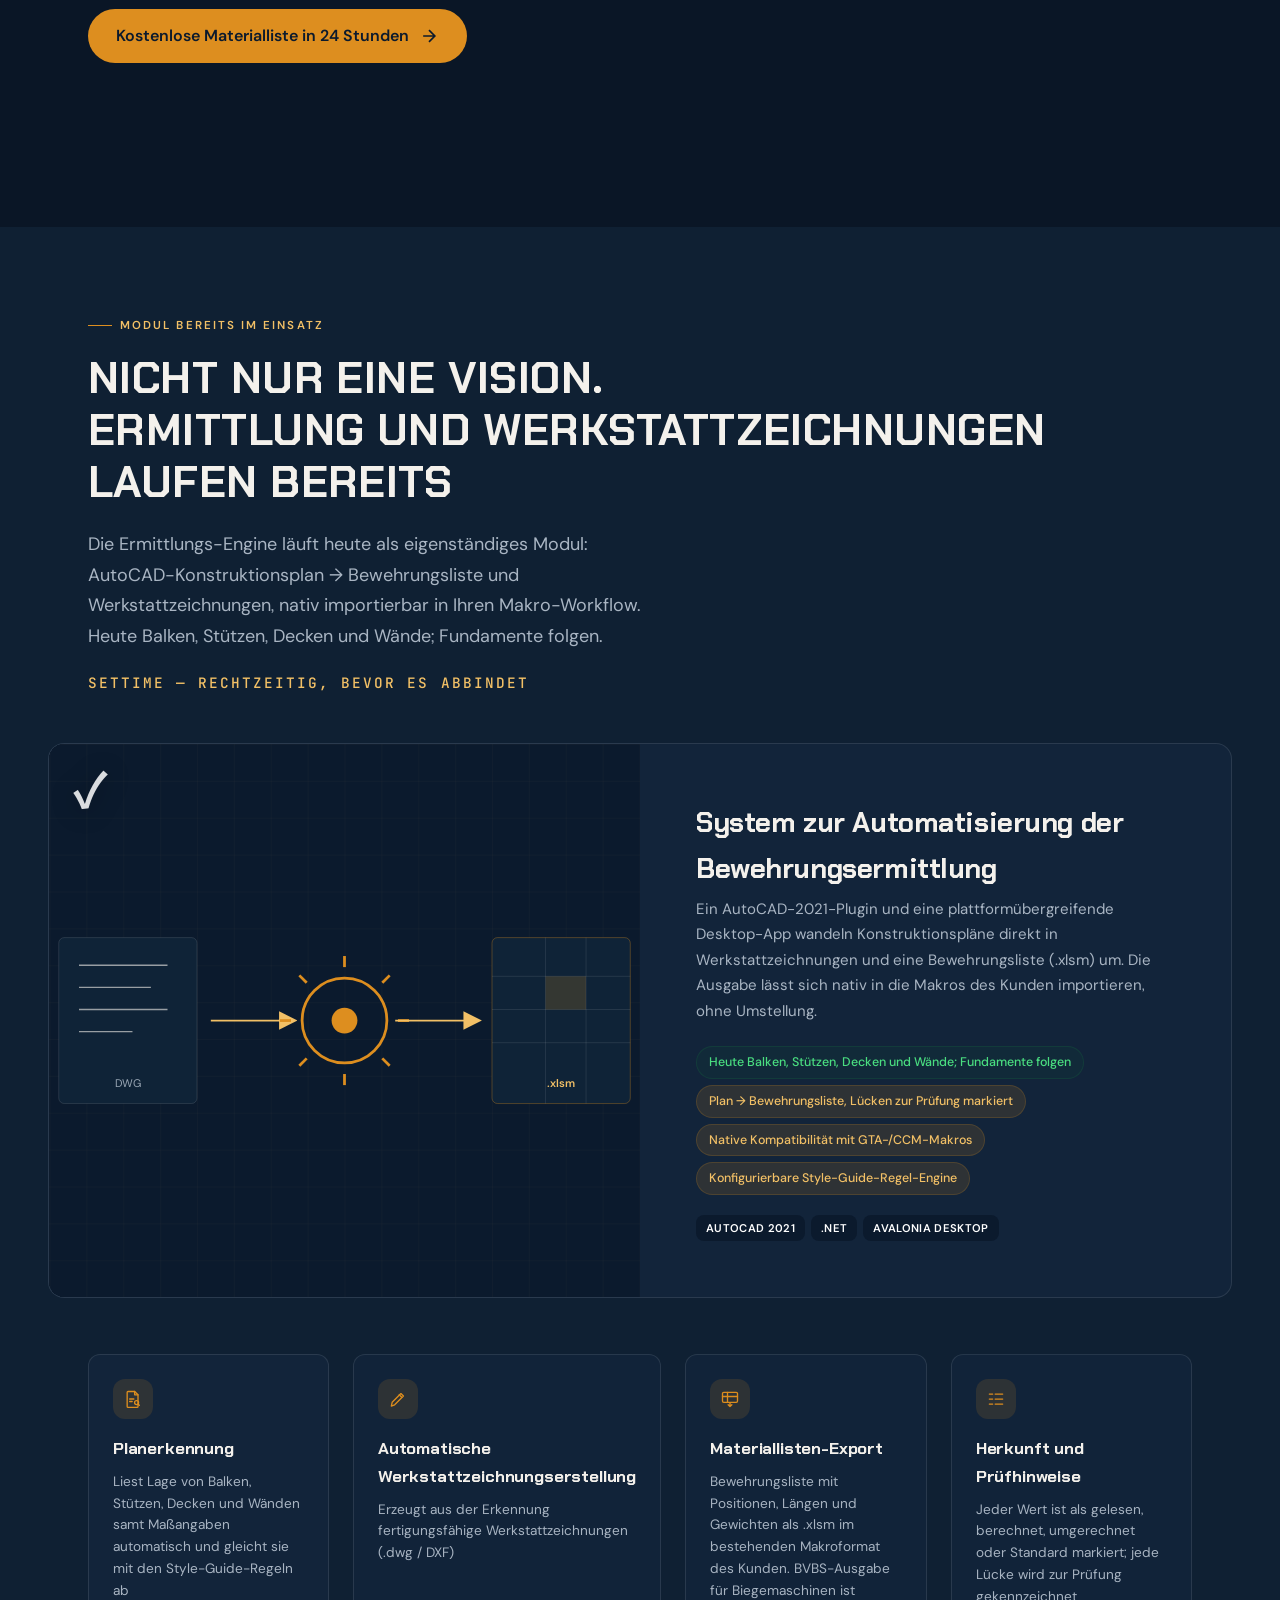
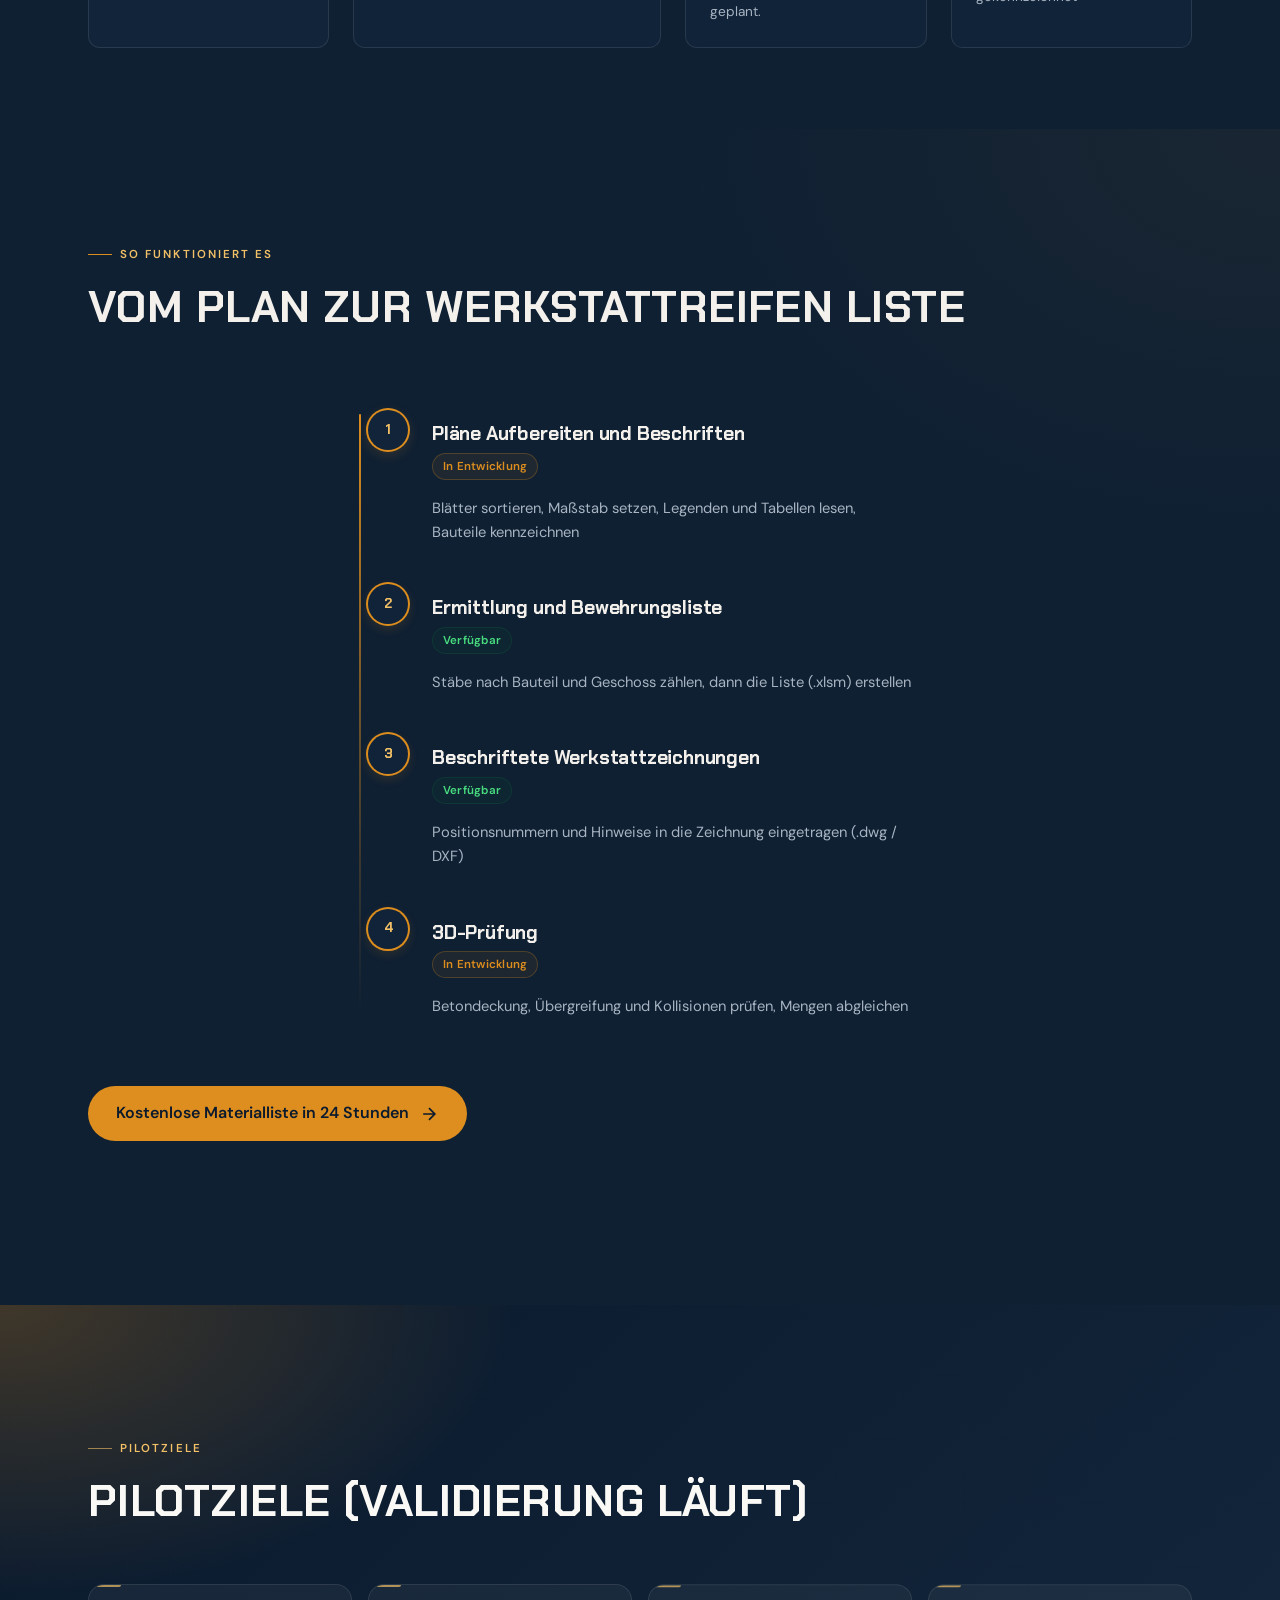
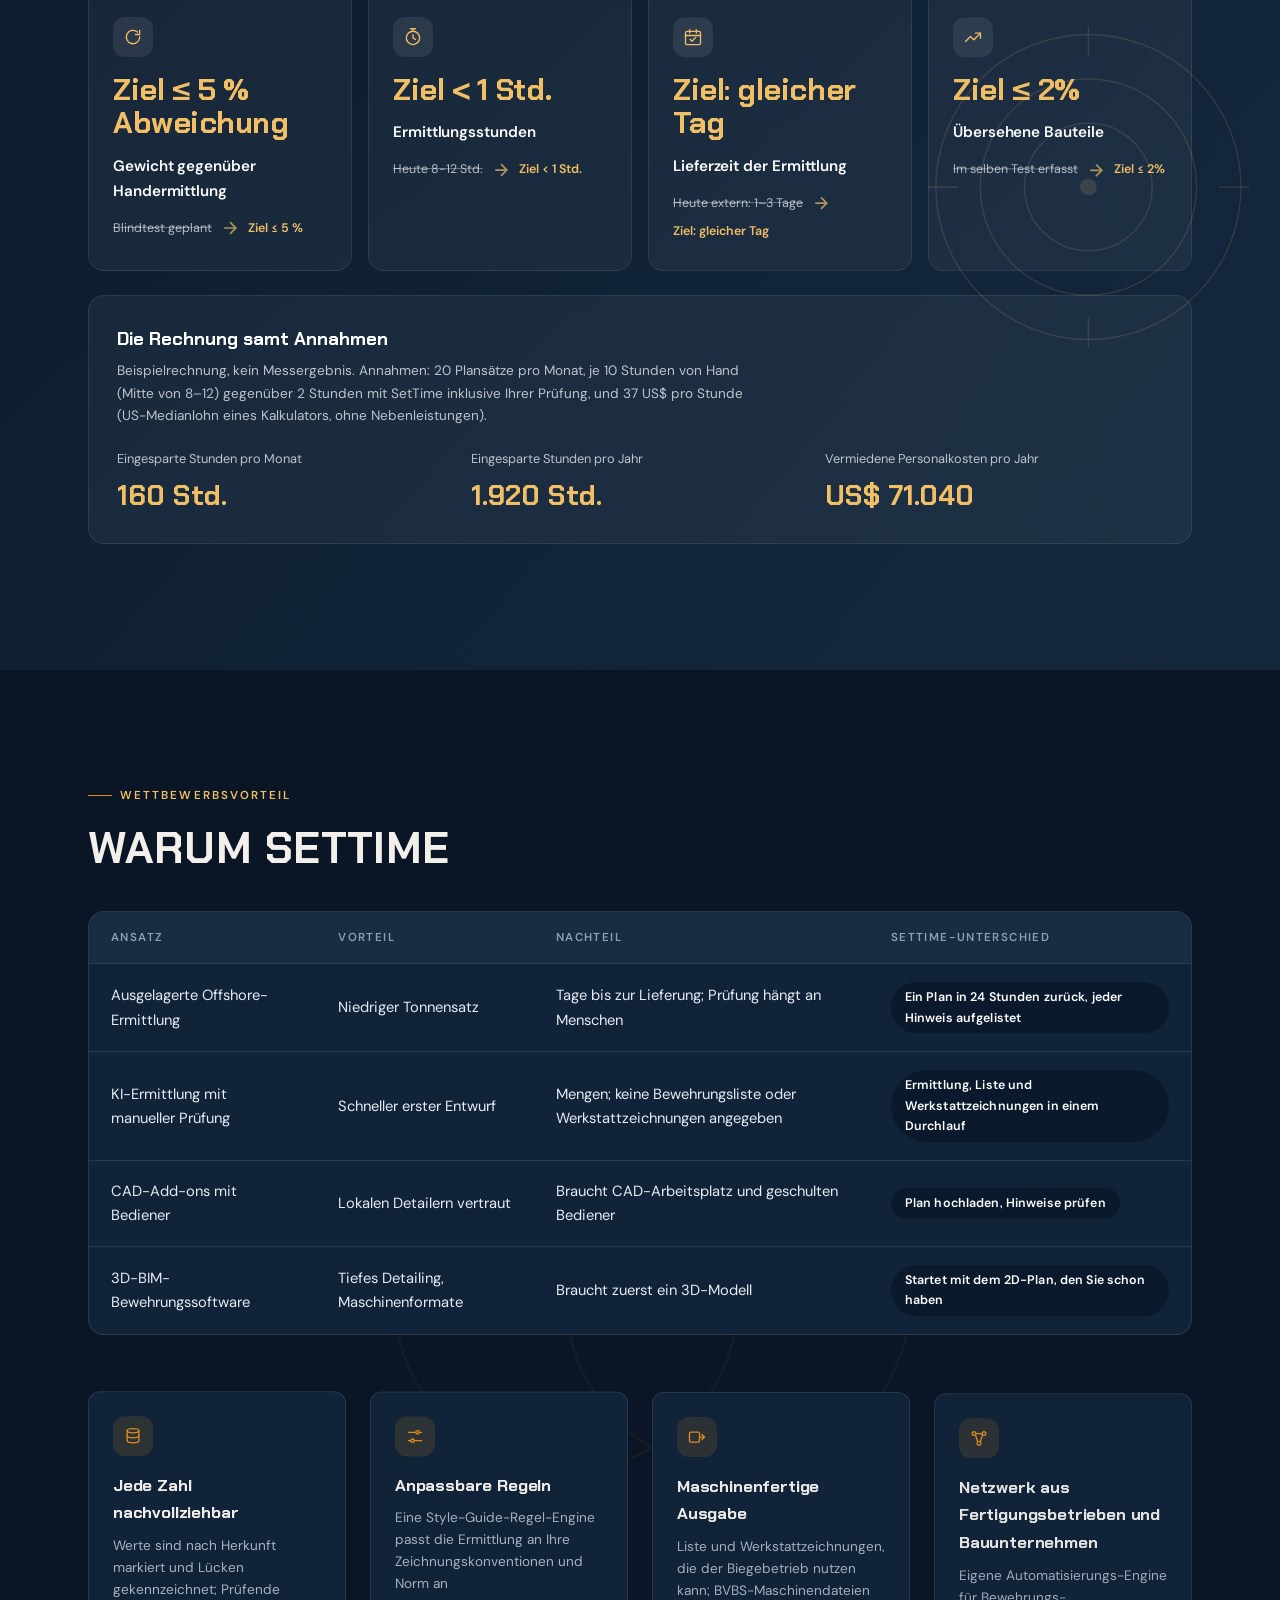
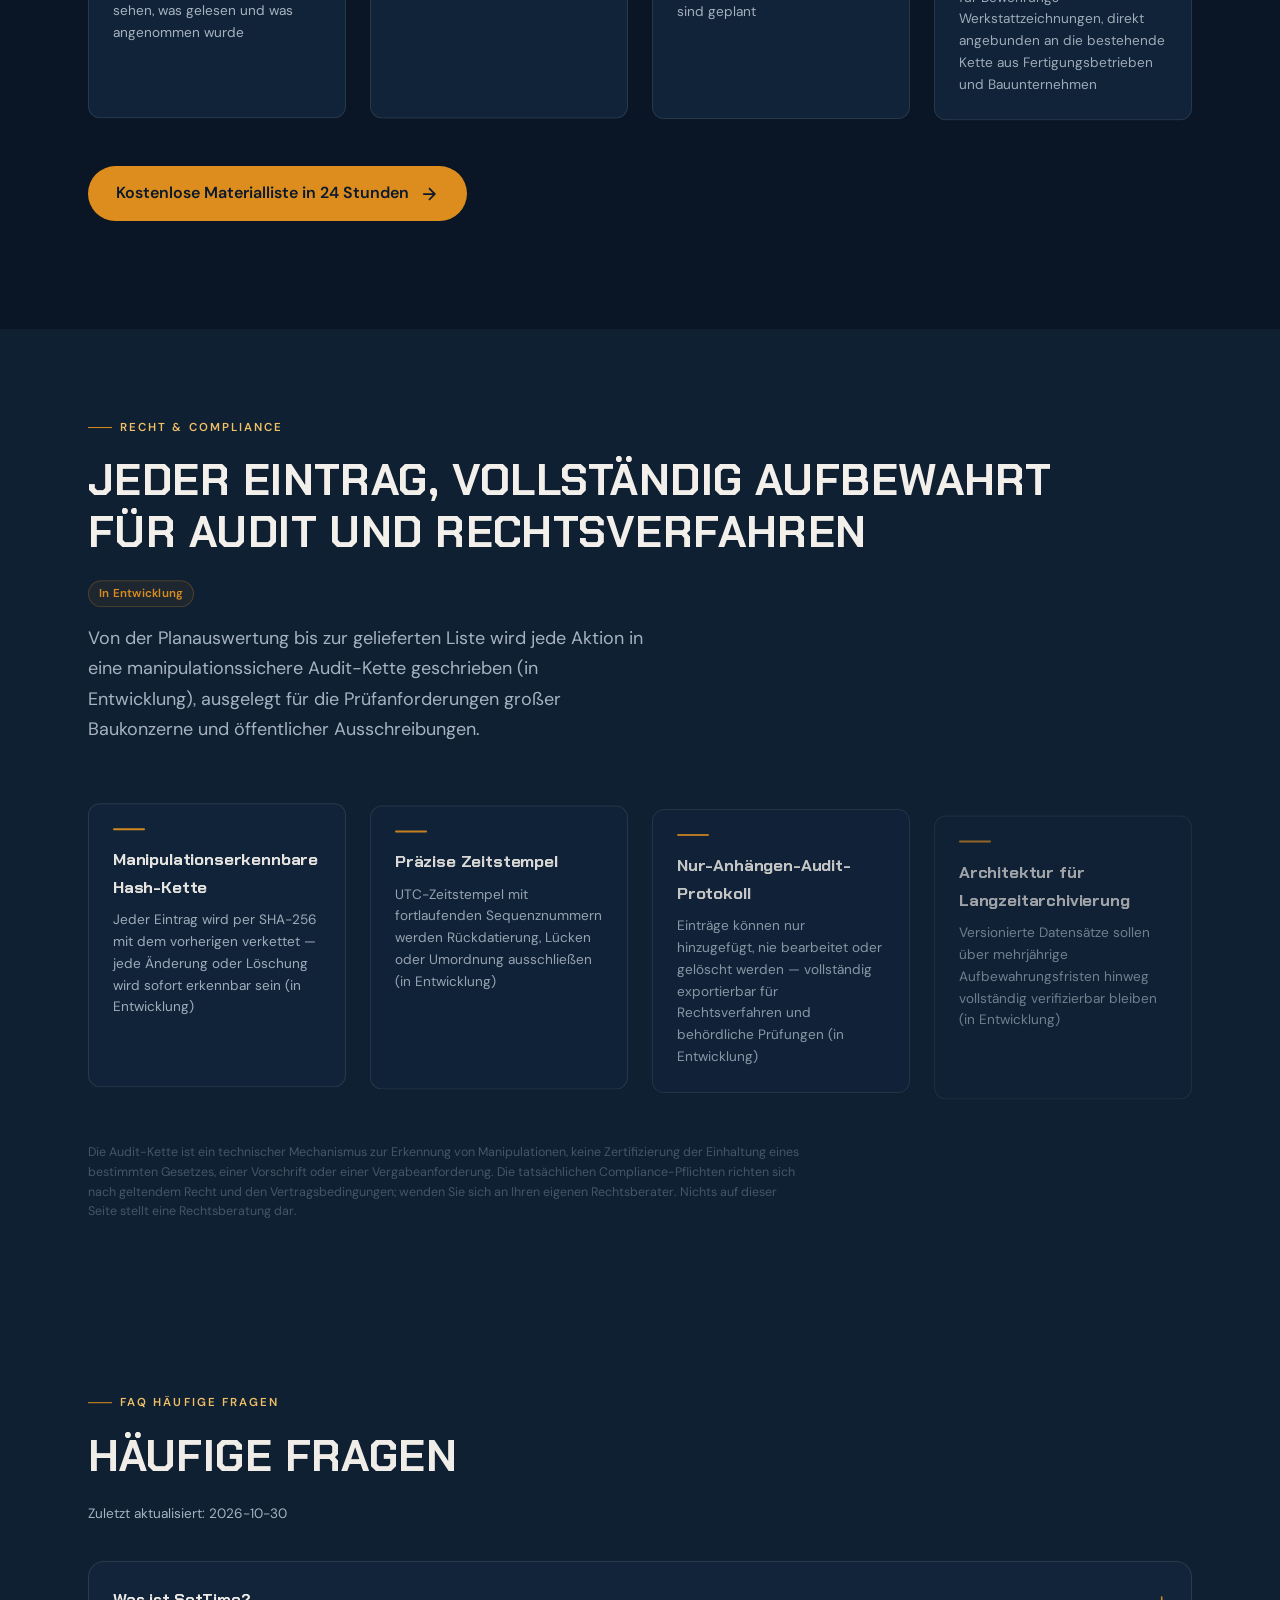
==== commit 6cfeba45: "Lead title and hero with the fabricator's whole process: rebar, concrete, formwork Hero and title no" ====
--- a/de/index.html
+++ b/de/index.html
@@ -3,7 +3,7 @@
 <head>
   <meta charset="UTF-8">
   <meta name="viewport" content="width=device-width, initial-scale=1.0">
-  <meta name="description" content="SetTime ersetzt die ausgelagerte Bewehrungsermittlung: Aus dem Konstruktionsplan entstehen Bewehrungsliste (.xlsm) und Werkstattzeichnungen (.dwg/DXF) für Balken, Stützen, Decken und Wände, per AutoCAD-2021-Plugin und Desktop-App. Planaufbereitung, Fundamente und 3D-Prüfung in Entwicklung. Von Kairos.ai. Einen Plan senden, in 24 Stunden kostenlos eine Mengenermittlung erhalten.">
+  <meta name="description" content="SetTime ersetzt die ausgelagerte Ermittlung: Aus dem Konstruktionsplan entstehen Bewehrungsliste (.xlsm) und Werkstattzeichnungen (.dwg/DXF) für Balken, Stützen, Decken und Wände, per AutoCAD-2021-Plugin und Desktop-App. Beton, Schalung, Planaufbereitung, Fundamente und 3D-Prüfung sind in Entwicklung; MEP und HVAC sind geplant. Entwickelt von Kairos.ai. Einen Plan senden, kostenlose Ermittlung binnen 24 Stunden.">
   <meta name="keywords" content="SetTime, SetTime 鋼筋, SetTime 鋼筋算量, Kairos.ai, 鋼筋估算軟體, 鋼筋計料, 鋼筋加工圖, 鋼筋計料表, AI 鋼筋估算, 外包算量, 鋼筋料單, 施工圖自動解析, 3D 模型檢查, 稽核鏈, SetTime rebar takeoff software, rebar takeoff automation, outsourced rebar takeoff, rebar shop drawings, bar bending schedule, BBS, AutoCAD rebar plugin, 3D rebar check, audit trail">
   <meta name="author" content="Kairos.ai">
   <meta name="application-name" content="SetTime">
@@ -20,8 +20,8 @@
     })();
   </script>
   <meta property="og:site_name" content="SetTime by Kairos.ai">
-  <meta property="og:title" content="SetTime | KI-Bewehrungsermittlung">
-  <meta property="og:description" content="SetTime ersetzt die ausgelagerte Bewehrungsermittlung: Aus dem Konstruktionsplan entstehen Bewehrungsliste (.xlsm) und Werkstattzeichnungen (.dwg/DXF) für Balken, Stützen, Decken und Wände, per AutoCAD-2021-Plugin und Desktop-App. Planaufbereitung, Fundamente und 3D-Prüfung in Entwicklung. Von Kairos.ai. Einen Plan senden, in 24 Stunden kostenlos eine Mengenermittlung erhalten.">
+  <meta property="og:title" content="SetTime | KI-Ermittlung für Bewehrung, Beton und Schalung">
+  <meta property="og:description" content="SetTime ersetzt die ausgelagerte Ermittlung: Aus dem Konstruktionsplan entstehen Bewehrungsliste (.xlsm) und Werkstattzeichnungen (.dwg/DXF) für Balken, Stützen, Decken und Wände, per AutoCAD-2021-Plugin und Desktop-App. Beton, Schalung, Planaufbereitung, Fundamente und 3D-Prüfung sind in Entwicklung; MEP und HVAC sind geplant. Entwickelt von Kairos.ai. Einen Plan senden, kostenlose Ermittlung binnen 24 Stunden.">
   <meta property="og:type" content="website">
   <meta property="og:url" content="https://settime.kairosaitech.com/de/">
   <meta property="og:locale" content="de_DE">
@@ -30,8 +30,8 @@
   <meta property="og:image:height" content="630">
   <meta property="og:image:alt" content="SetTime: structural drawings to rebar material lists, shown with a sample material list table">
   <meta name="twitter:card" content="summary_large_image">
-  <meta name="twitter:title" content="SetTime | KI-Bewehrungsermittlung">
-  <meta name="twitter:description" content="SetTime ersetzt die ausgelagerte Bewehrungsermittlung: Aus dem Konstruktionsplan entstehen Bewehrungsliste (.xlsm) und Werkstattzeichnungen (.dwg/DXF) für Balken, Stützen, Decken und Wände, per AutoCAD-2021-Plugin und Desktop-App. Planaufbereitung, Fundamente und 3D-Prüfung in Entwicklung. Von Kairos.ai. Einen Plan senden, in 24 Stunden kostenlos eine Mengenermittlung erhalten.">
+  <meta name="twitter:title" content="SetTime | KI-Ermittlung für Bewehrung, Beton und Schalung">
+  <meta name="twitter:description" content="SetTime ersetzt die ausgelagerte Ermittlung: Aus dem Konstruktionsplan entstehen Bewehrungsliste (.xlsm) und Werkstattzeichnungen (.dwg/DXF) für Balken, Stützen, Decken und Wände, per AutoCAD-2021-Plugin und Desktop-App. Beton, Schalung, Planaufbereitung, Fundamente und 3D-Prüfung sind in Entwicklung; MEP und HVAC sind geplant. Entwickelt von Kairos.ai. Einen Plan senden, kostenlose Ermittlung binnen 24 Stunden.">
   <meta name="twitter:image" content="https://settime.kairosaitech.com/assets/settime-og-card.jpg">
   <meta name="twitter:image:alt" content="SetTime: structural drawings to rebar material lists, shown with a sample material list table">
   <link rel="canonical" href="https://settime.kairosaitech.com/de/">
@@ -48,7 +48,7 @@
   <link rel="alternate" type="text/plain" href="https://settime.kairosaitech.com/llms.txt" title="SetTime llms.txt">
   <link rel="icon" type="image/png" href="/assets/settime-favicon.png">
   <link rel="apple-touch-icon" href="/assets/settime-favicon.png">
-  <title>SetTime | KI-Bewehrungsermittlung</title>
+  <title>SetTime | KI-Ermittlung für Bewehrung, Beton und Schalung</title>
   <link rel="preconnect" href="https://fonts.googleapis.com">
   <link rel="preconnect" href="https://fonts.gstatic.com" crossorigin>
   <link href="https://fonts.googleapis.com/css2?family=Chakra+Petch:wght@500;700&family=JetBrains+Mono:wght@400;500&family=Noto+Sans+TC:wght@700&family=DM+Sans:ital,wght@0,400;0,500;0,600;0,700;1,400&display=swap" rel="stylesheet">
@@ -126,8 +126,8 @@
         "@type": "WebPage",
         "@id": "https://settime.kairosaitech.com/de/#webpage",
         "url": "https://settime.kairosaitech.com/de/",
-        "name": "SetTime | AI Rebar Takeoff Software — Structural Drawings to Shop Drawings & Bar Schedules",
-        "description": "SetTime ersetzt die ausgelagerte Bewehrungsermittlung: Aus dem Konstruktionsplan entstehen Bewehrungsliste (.xlsm) und Werkstattzeichnungen (.dwg/DXF) für Balken, Stützen, Decken und Wände, per AutoCAD-2021-Plugin und Desktop-App. Planaufbereitung, Fundamente und 3D-Prüfung in Entwicklung. Von Kairos.ai. Einen Plan senden, in 24 Stunden kostenlos eine Mengenermittlung erhalten.",
+        "name": "SetTime | AI Rebar, Concrete & Formwork Takeoff Software — Structural Drawings to Shop Drawings & Bar Schedules",
+        "description": "SetTime ersetzt die ausgelagerte Ermittlung: Aus dem Konstruktionsplan entstehen Bewehrungsliste (.xlsm) und Werkstattzeichnungen (.dwg/DXF) für Balken, Stützen, Decken und Wände, per AutoCAD-2021-Plugin und Desktop-App. Beton, Schalung, Planaufbereitung, Fundamente und 3D-Prüfung sind in Entwicklung; MEP und HVAC sind geplant. Entwickelt von Kairos.ai. Einen Plan senden, kostenlose Ermittlung binnen 24 Stunden.",
         "inLanguage": "de",
         "dateModified": "2026-10-30",
         "isPartOf": {
@@ -240,7 +240,9 @@
           "In development: bend angles and hook types",
           "In development: 3D model check (cover, lap, anchorage, clashes)",
           "Planned: BVBS machine output",
-          "Planned: concrete, formwork and MEP takeoff",
+          "In development: concrete quantities",
+          "In development: formwork area",
+          "Planned: MEP and HVAC takeoff",
           "In development: SHA-256 hash-chained audit trail"
         ],
         "audience": {
@@ -317,7 +319,7 @@
             "name": "Wer entwickelt SetTime?",
             "acceptedAnswer": {
               "@type": "Answer",
-              "text": "SetTime wird von Kairos.ai entwickelt. Wir erproben die Engine zuerst an taiwanischen Plänen und sprechen mit Betrieben und Detailern in den USA und Europa; später soll derselbe Ansatz auf Beton-, Schalungs- und MEP-Mengenermittlung (TGA) ausgeweitet werden."
+              "text": "SetTime wird von Kairos.ai entwickelt. Wir erproben die Engine zuerst an taiwanischen Plänen und sprechen mit Betrieben und Detailern in den USA und Europa; Beton- und Schalungsmengen sind in Entwicklung, MEP- und HVAC-Mengenermittlung sind geplant."
             }
           },
           {
@@ -391,11 +393,11 @@
       <div class="hero-overlay"></div>
     </div>
     <div class="hero-content">
-      <div class="hero-badge fade-in" data-i18n="hero.badge">Bewehrungsermittlung statt externem Kalkulationsteam</div>
+      <div class="hero-badge fade-in" data-i18n="hero.badge">Bewehrung verfügbar · Beton und Schalung in Entwicklung</div>
       <p class="hero-slogan fade-in" data-delay="1" data-i18n="product.tagline">SetTime — Rechtzeitig, bevor es abbindet</p>
-      <h1 class="hero-title fade-in" data-delay="1" data-i18n="hero.title">Konstruktionsplan rein,<br>Bewehrungsliste und Werkstattzeichnungen raus</h1>
-      <p class="hero-subtitle fade-in" data-delay="2" data-i18n="hero.subtitle">Ersetzen Sie die externe Ermittlung: Konstruktionsplan hochladen, Bewehrungsliste und beschriftete Werkstattzeichnungen für Balken, Stützen, Decken und Wände erhalten. Für Bewehrungsbetriebe und Detaillierungsteams.</p>
-      <p class="hero-subtitle-en fade-in" data-delay="2" data-i18n="hero.subtitle-en">From structural drawing to shop-ready rebar.</p>
+      <h1 class="hero-title fade-in" data-delay="1" data-i18n="hero.title">Von Monaten auf Minuten:<br>Ermittlung von Bewehrung, Beton und Schalung</h1>
+      <p class="hero-subtitle fade-in" data-delay="2" data-i18n="hero.subtitle">Ersetzen Sie die externe Ermittlung: Konstruktionsplan hochladen, Bewehrungsliste und beschriftete Werkstattzeichnungen für Balken, Stützen, Decken und Wände erhalten. Beton- und Schalungsmengen sind in Entwicklung. Für Betriebe und Detaillierungsteams.</p>
+      <p class="hero-subtitle-en fade-in" data-delay="2" data-i18n="hero.subtitle-en">From structural drawing to fabricator-ready quantities.</p>
       <div class="hero-actions fade-in" data-delay="3">
         <a href="#pilot" class="hero-cta">
           <span data-i18n="cta.pilot">Kostenlose Materialliste in 24 Stunden</span>
@@ -577,15 +579,16 @@
             <li data-i18n="status.dev.i3">Hakenwinkel und Biegeformen</li>
             <li data-i18n="status.dev.i4">3D-Modellprüfung</li>
             <li data-i18n="status.dev.i5">Manipulationssicheres Prüfprotokoll</li>
+            <li data-i18n="status.dev.i6">Betonmengen</li>
+            <li data-i18n="status.dev.i7">Schalungsflächen</li>
           </ul>
         </div>
         <div class="status-col">
           <span class="panel-status plan" data-i18n="status.planned">Geplant</span>
           <ul>
             <li data-i18n="status.planned.i1">BVBS-Maschinendateien</li>
-            <li data-i18n="status.planned.i2">Betonmengen</li>
-            <li data-i18n="status.planned.i3">Schalungsflächen</li>
-            <li data-i18n="status.planned.i4">MEP-Mengenermittlung (TGA)</li>
+            <li data-i18n="status.planned.i2">MEP-Mengenermittlung (TGA)</li>
+            <li data-i18n="status.planned.i3">HVAC-Mengenermittlung (Lüftung/Klima)</li>
           </ul>
         </div>
       </div>
@@ -1194,7 +1197,7 @@
         </details>
         <details class="faq-item fade-in" data-delay="6">
           <summary data-i18n="faq.q5.q">Wer entwickelt SetTime?</summary>
-          <p data-i18n="faq.q5.a">SetTime wird von Kairos.ai entwickelt. Wir erproben die Engine zuerst an taiwanischen Plänen und sprechen mit Betrieben und Detailern in den USA und Europa; später soll derselbe Ansatz auf Beton-, Schalungs- und MEP-Mengenermittlung (TGA) ausgeweitet werden.</p>
+          <p data-i18n="faq.q5.a">SetTime wird von Kairos.ai entwickelt. Wir erproben die Engine zuerst an taiwanischen Plänen und sprechen mit Betrieben und Detailern in den USA und Europa; Beton- und Schalungsmengen sind in Entwicklung, MEP- und HVAC-Mengenermittlung sind geplant.</p>
         </details>
         <details class="faq-item fade-in" data-delay="7">
           <summary data-i18n="faq.q6.q">Garantiert die Audit-Kette die Einhaltung gesetzlicher Vorschriften?</summary>
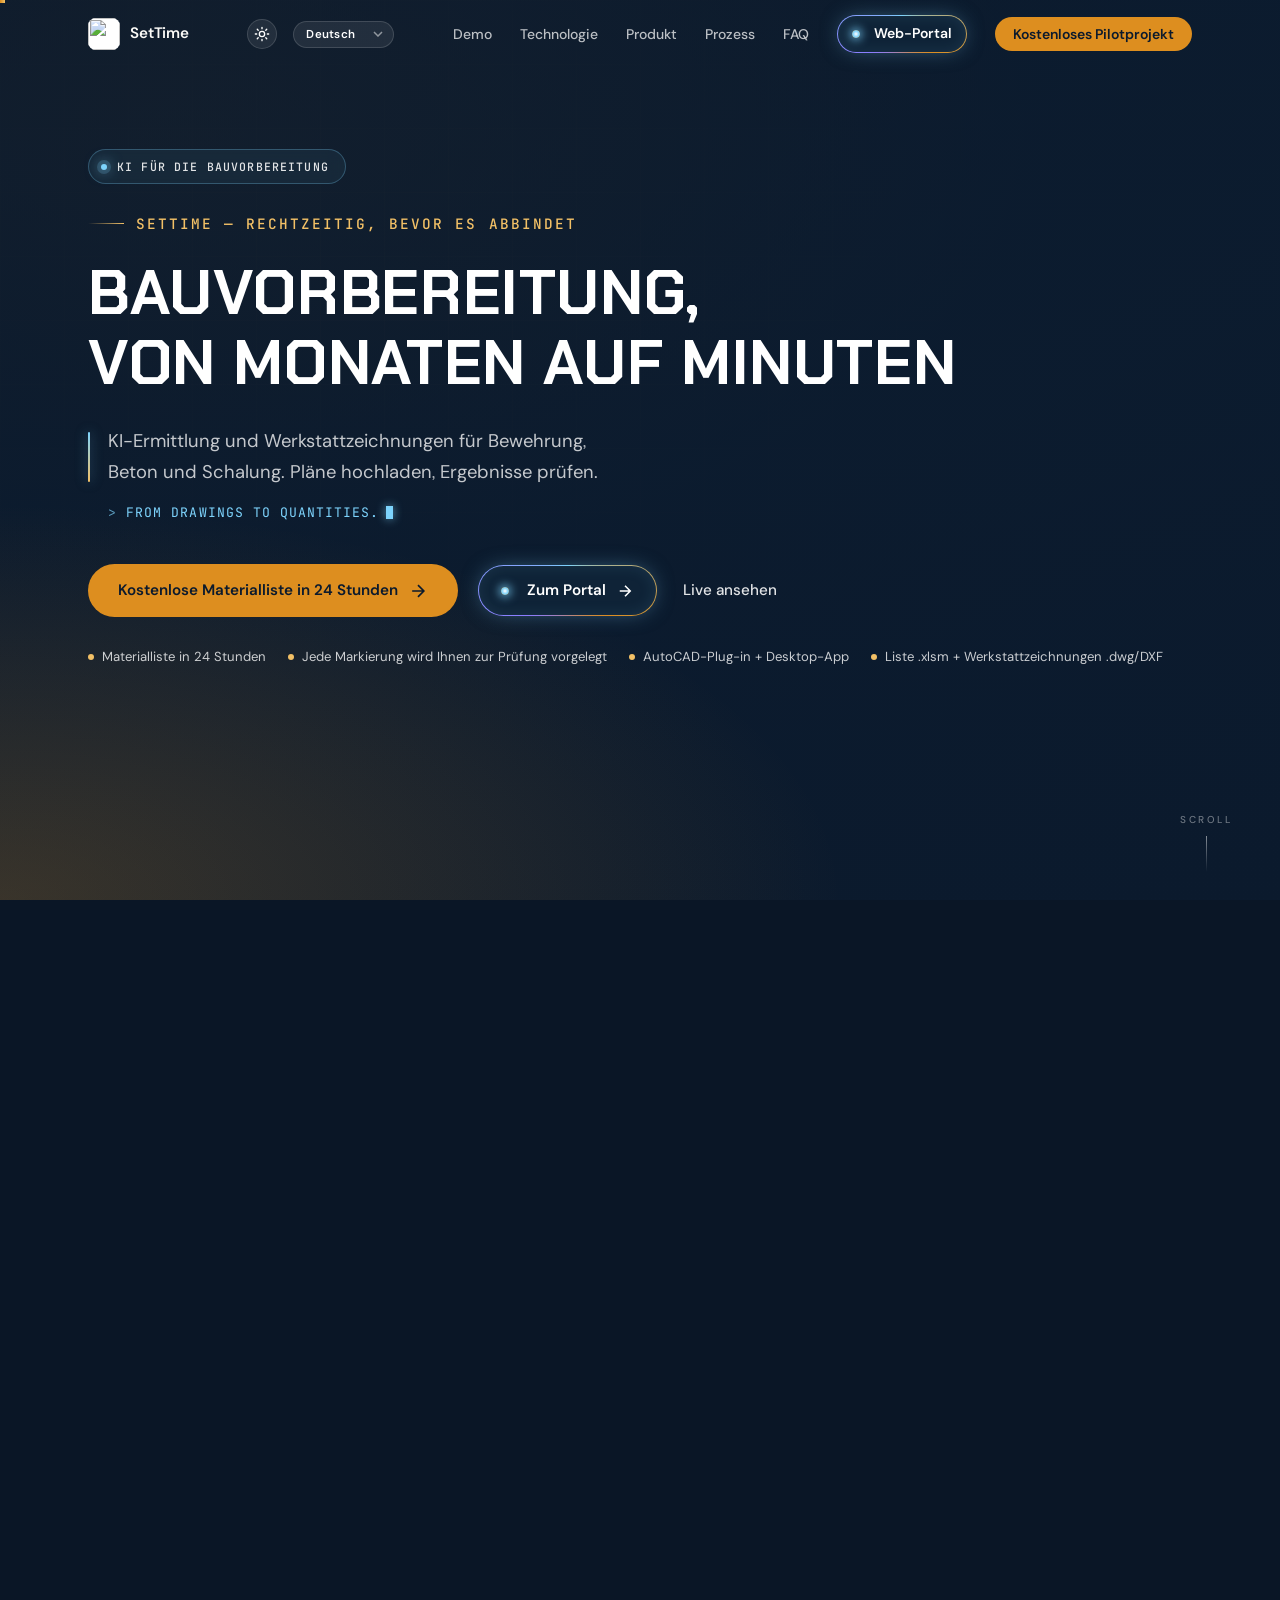
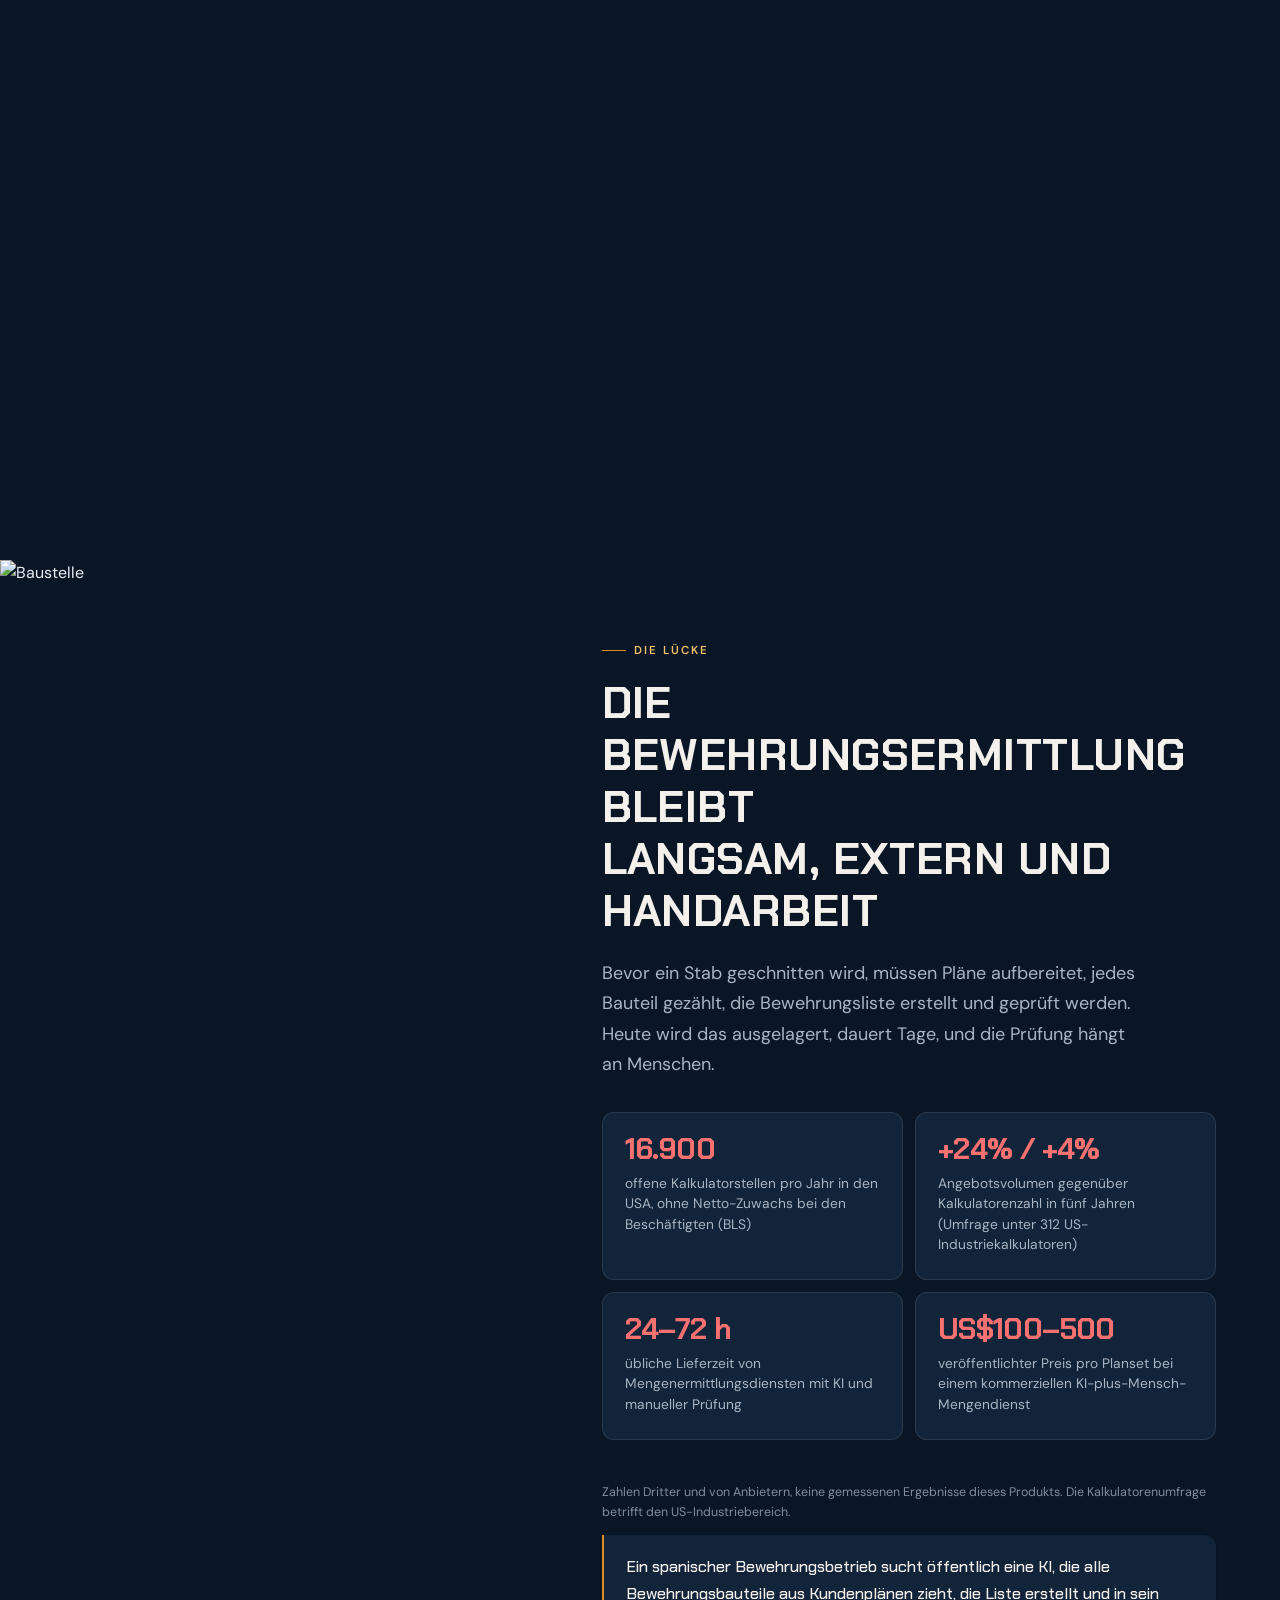
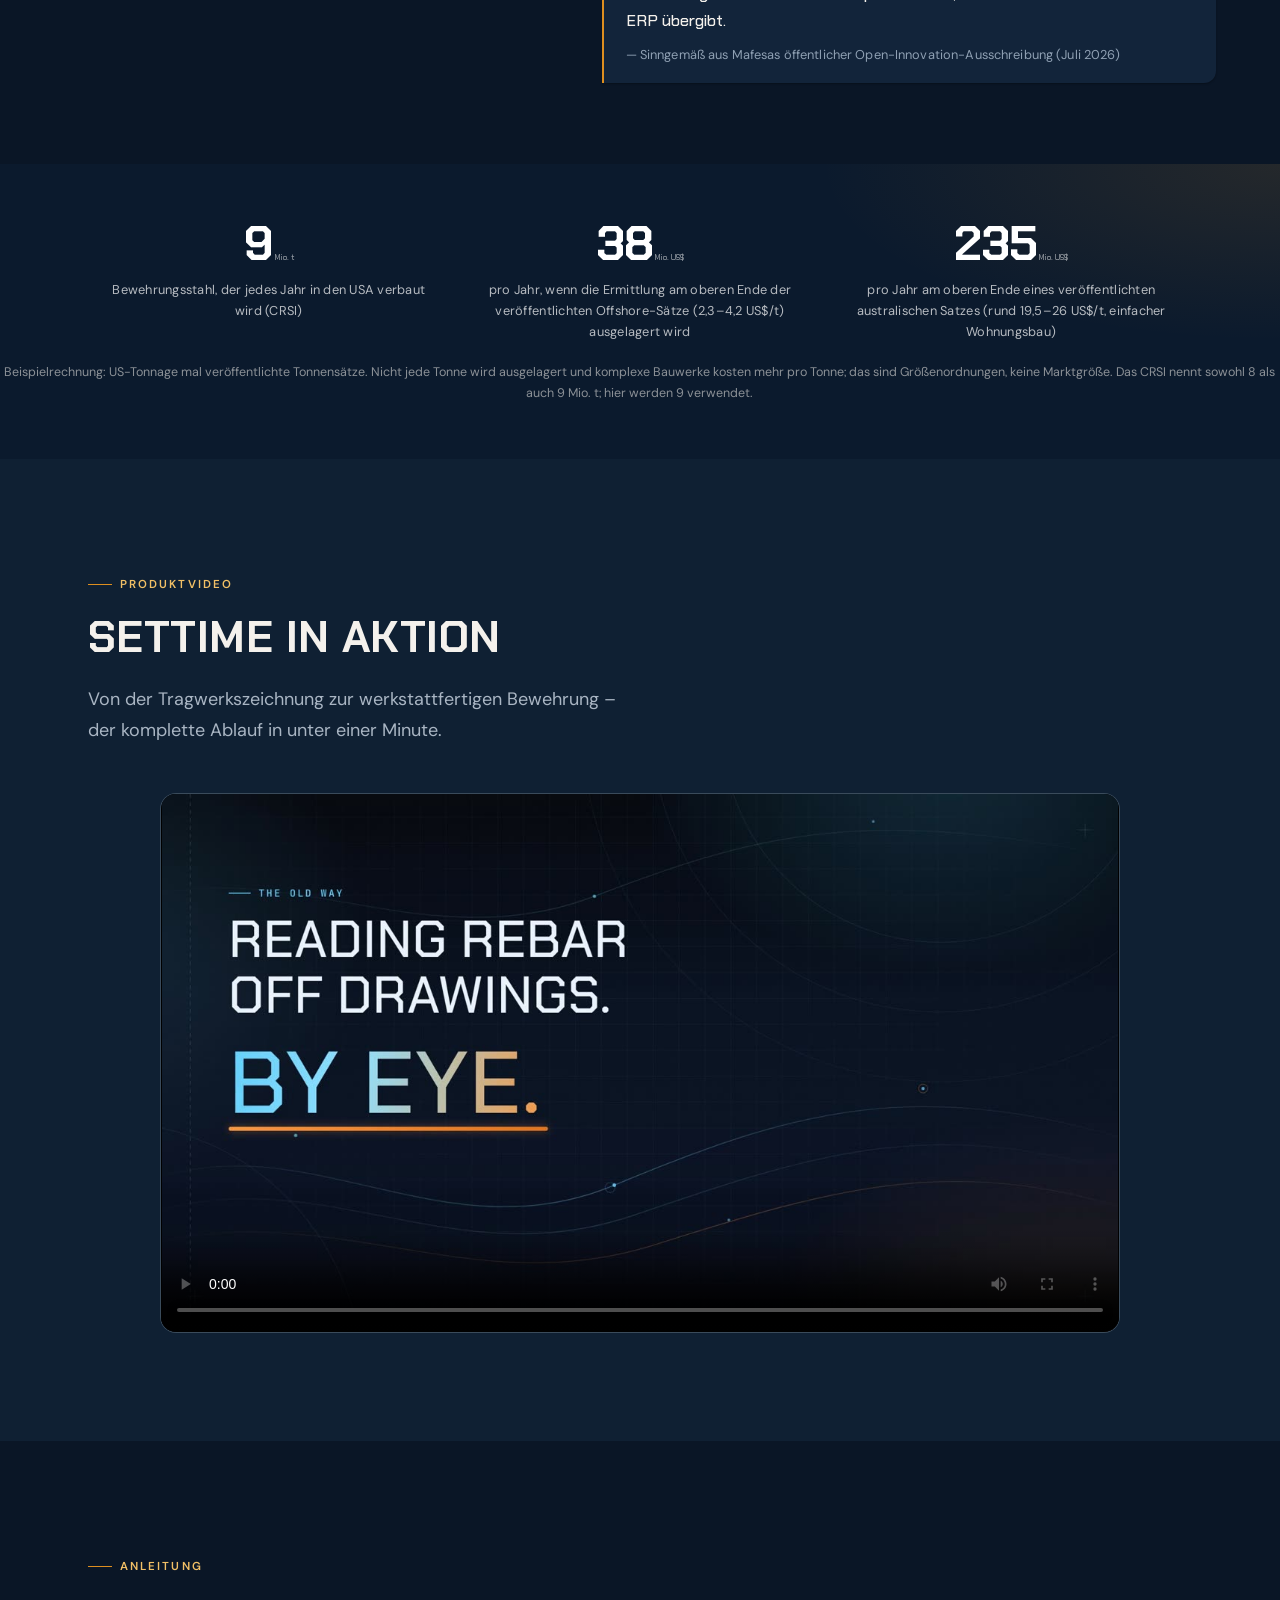
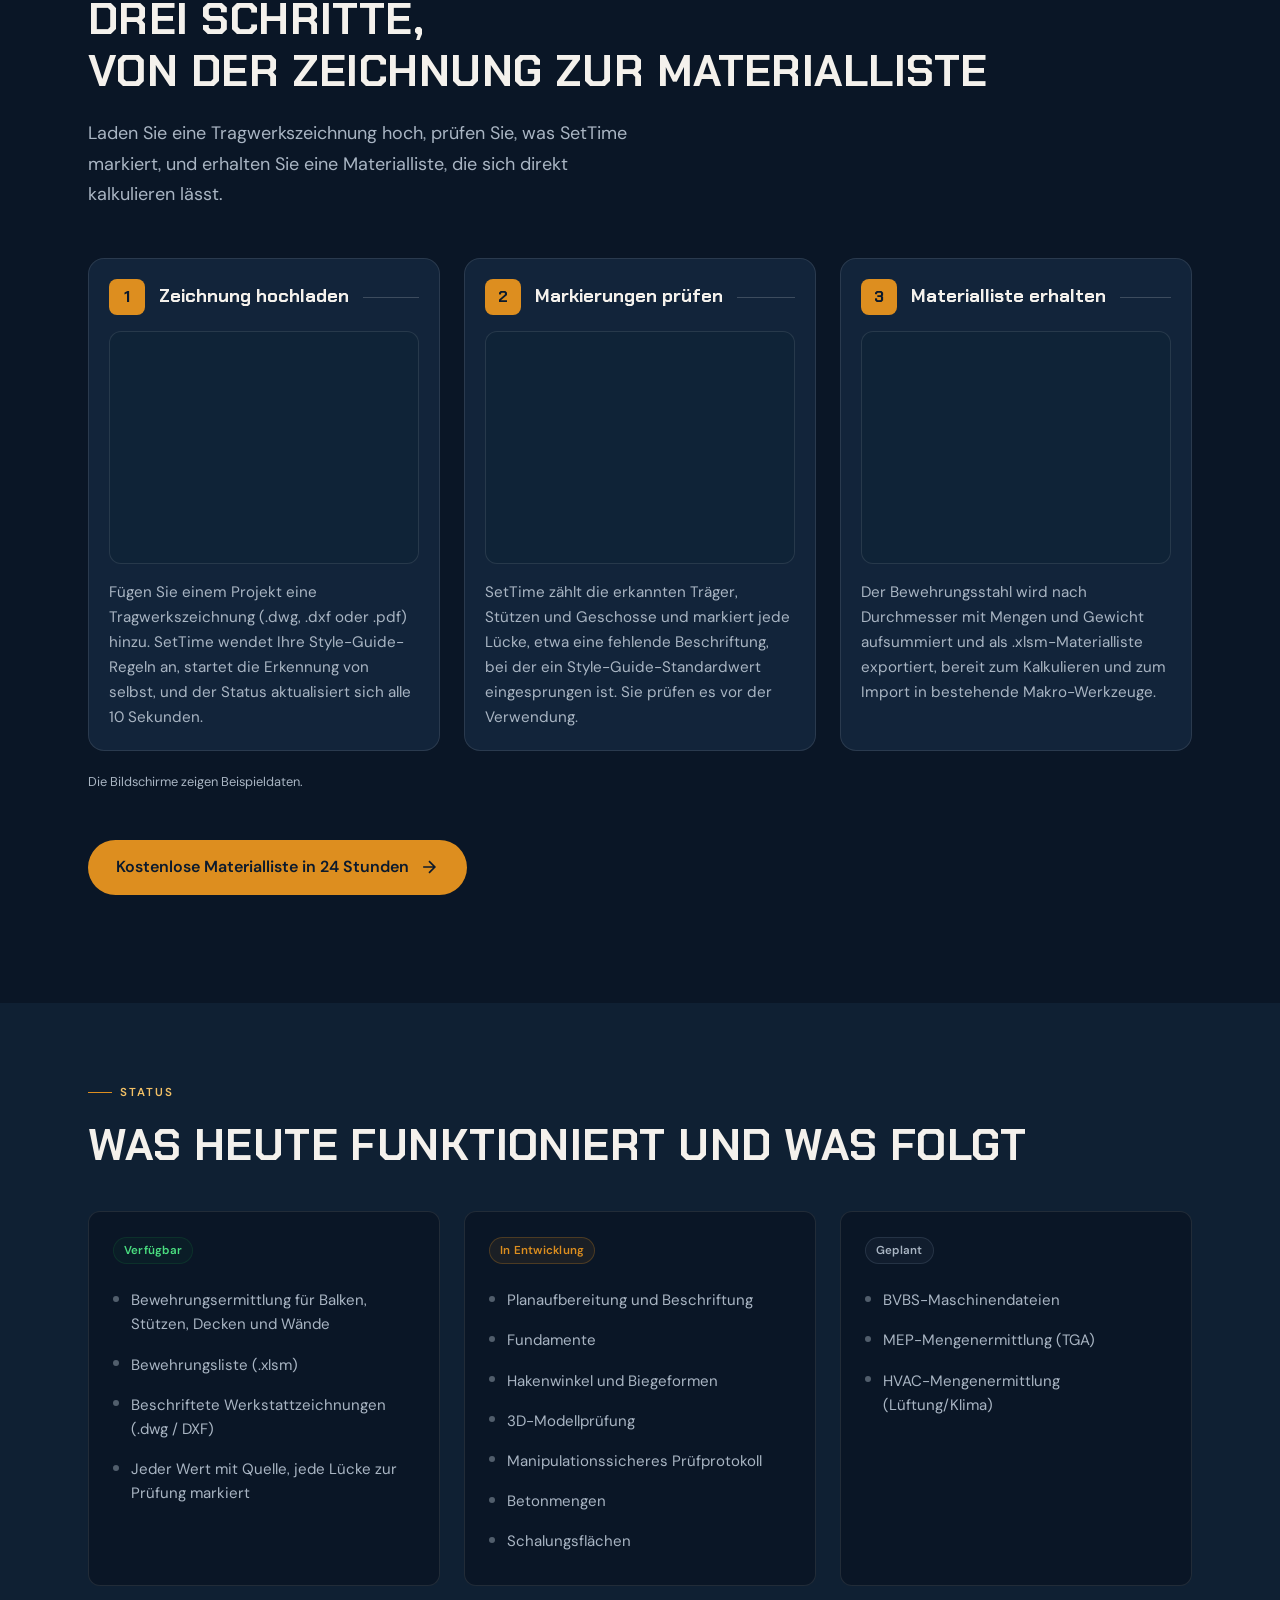
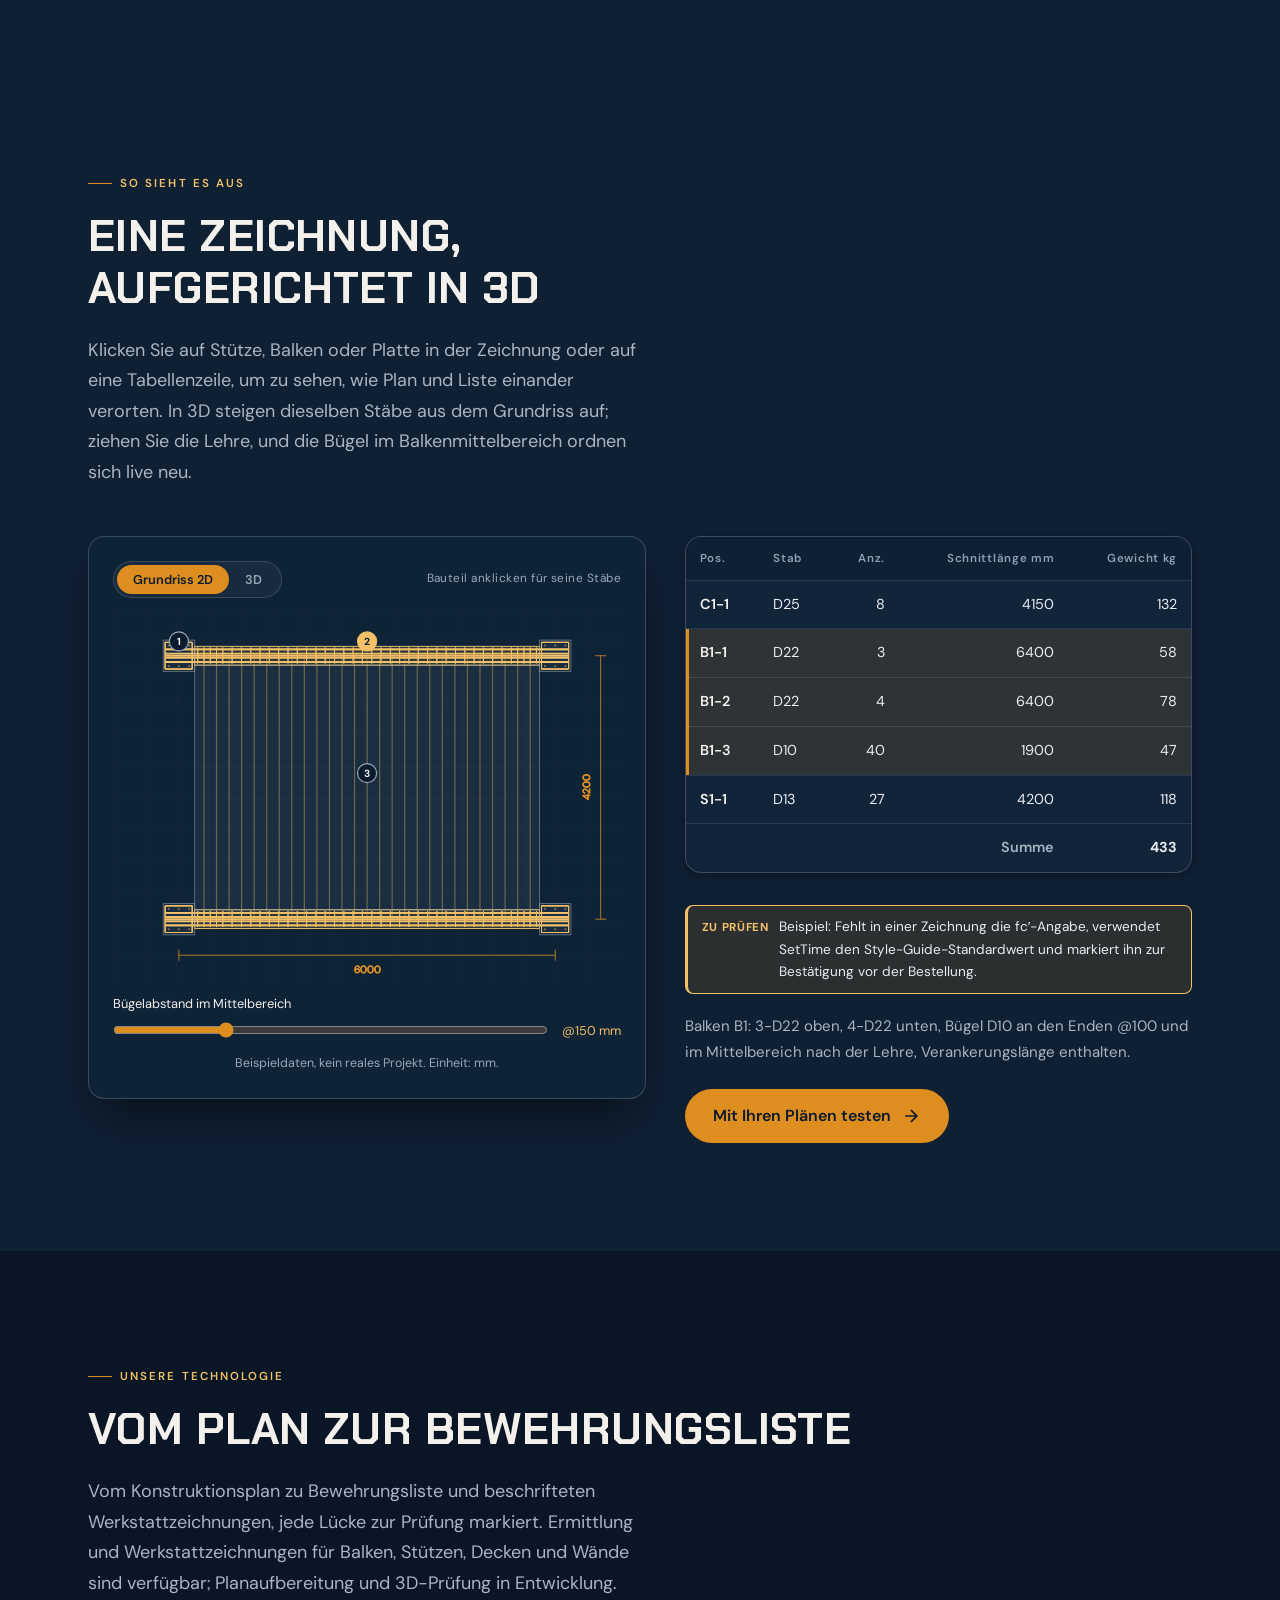
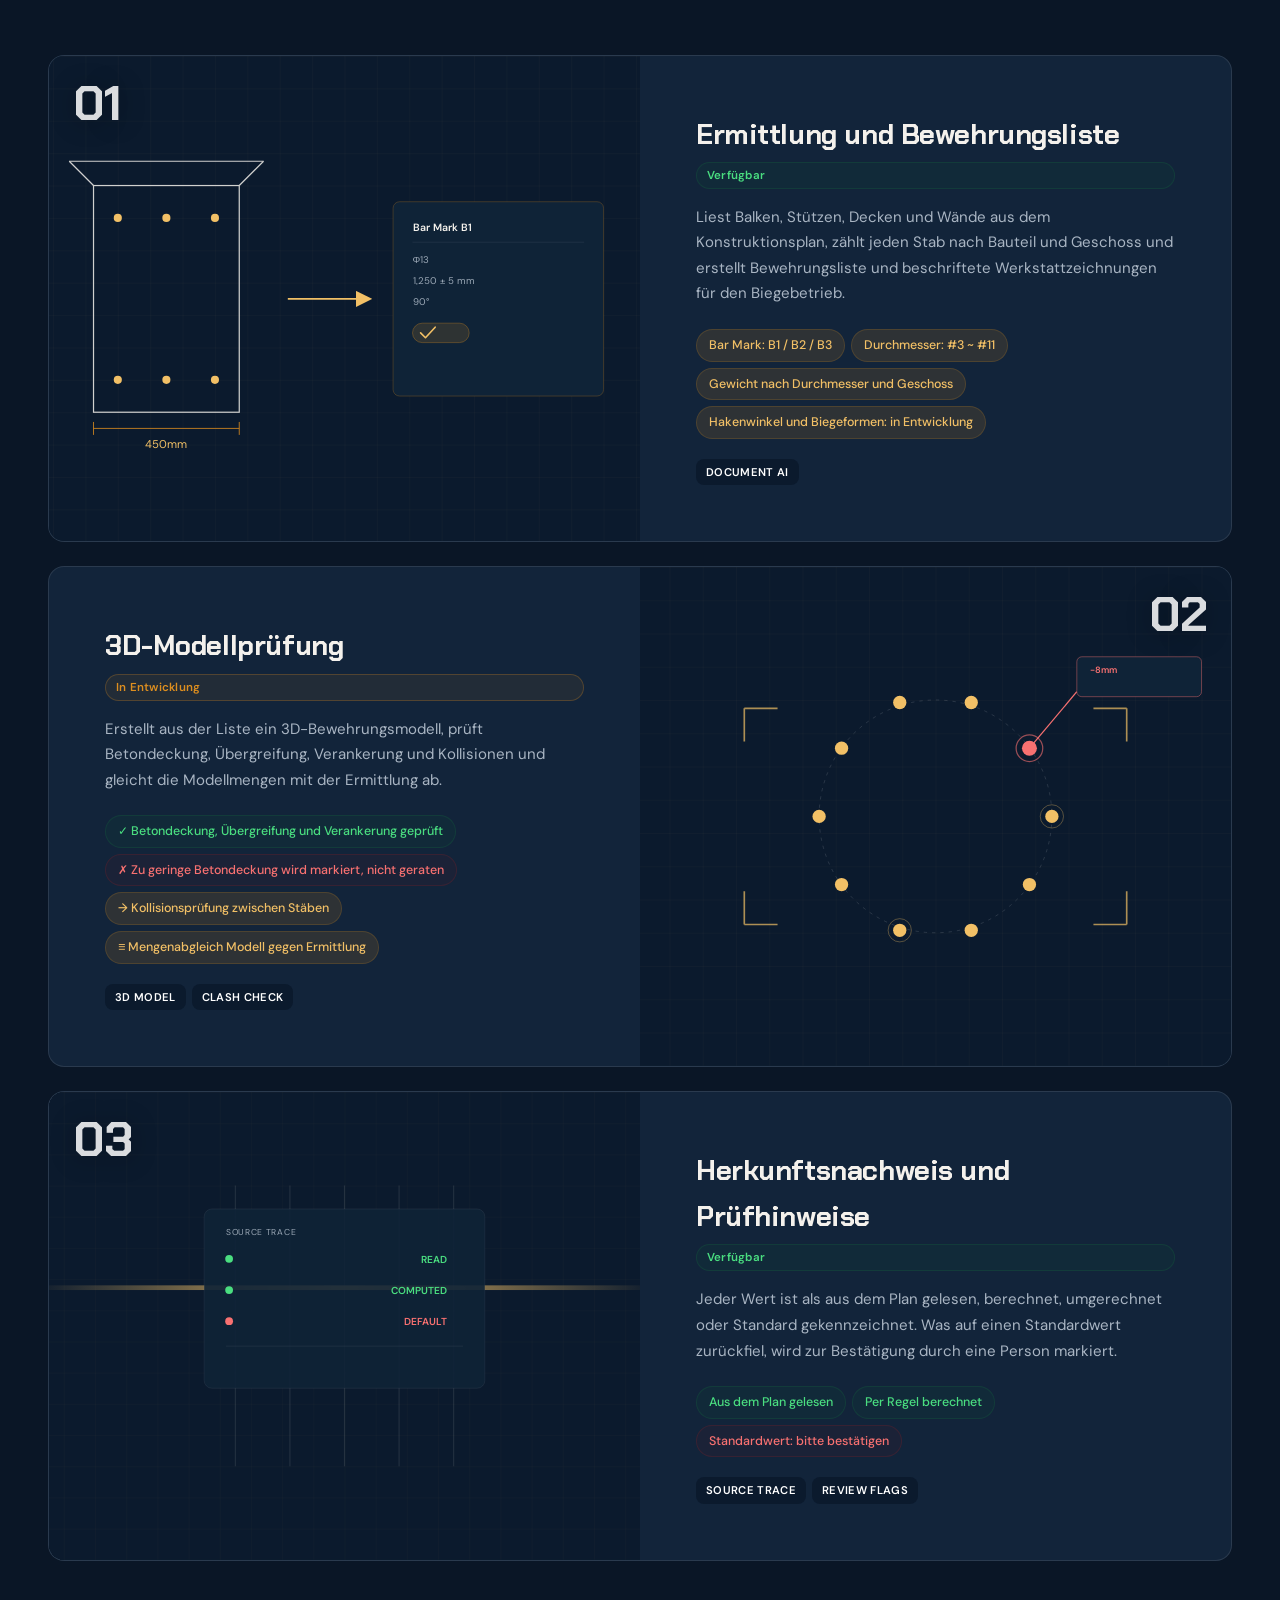
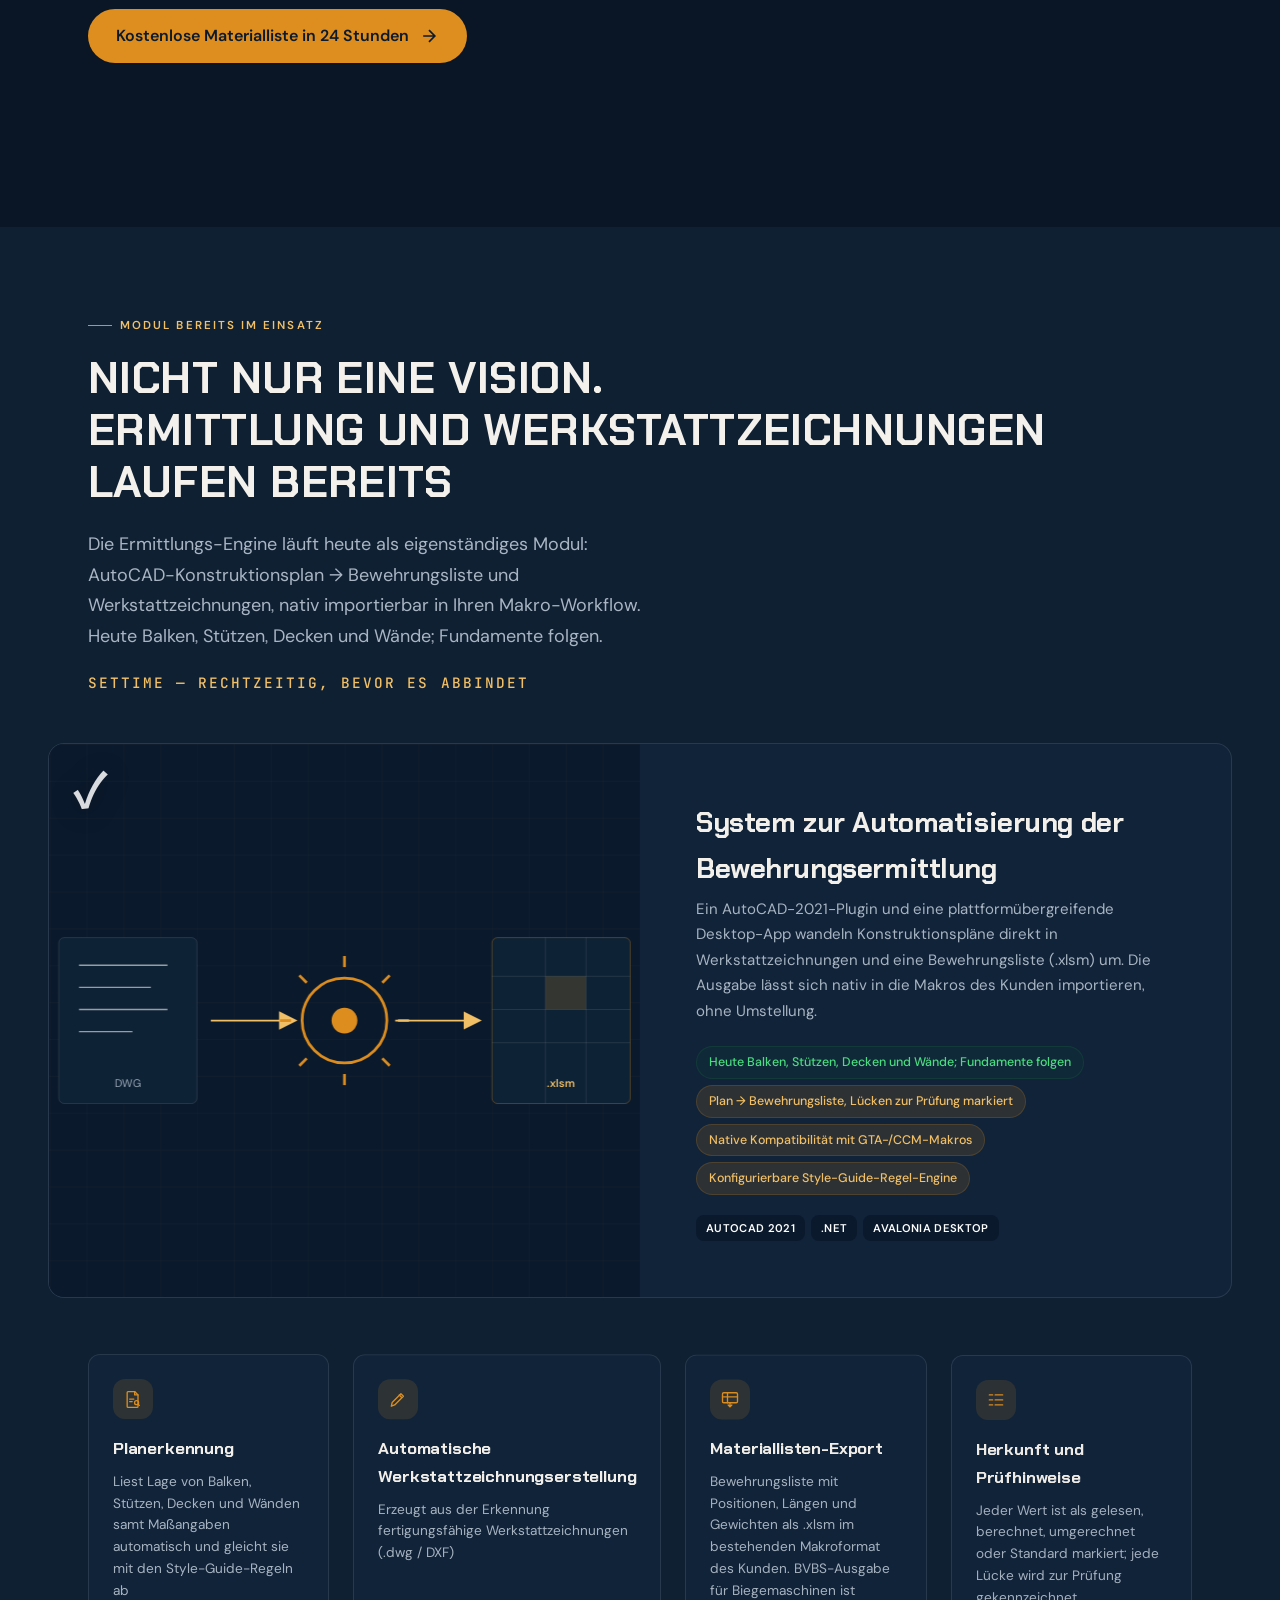
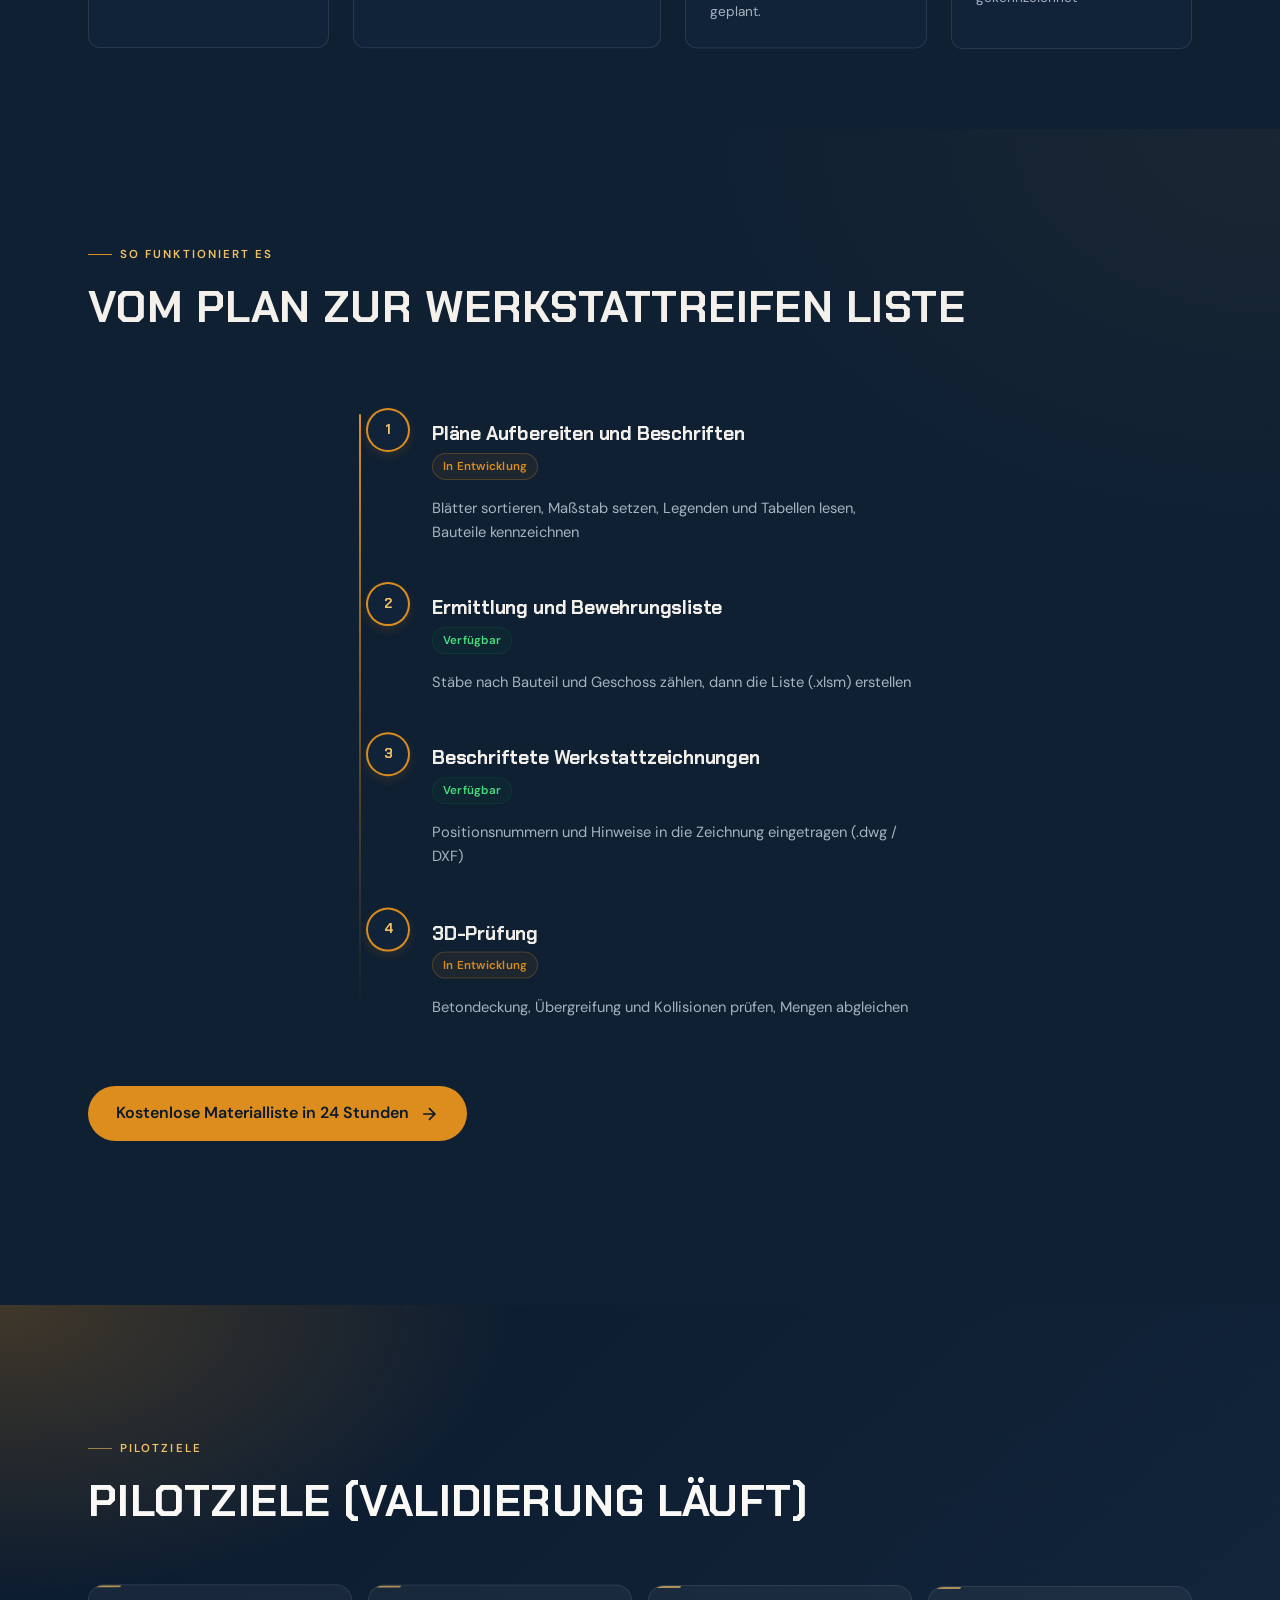
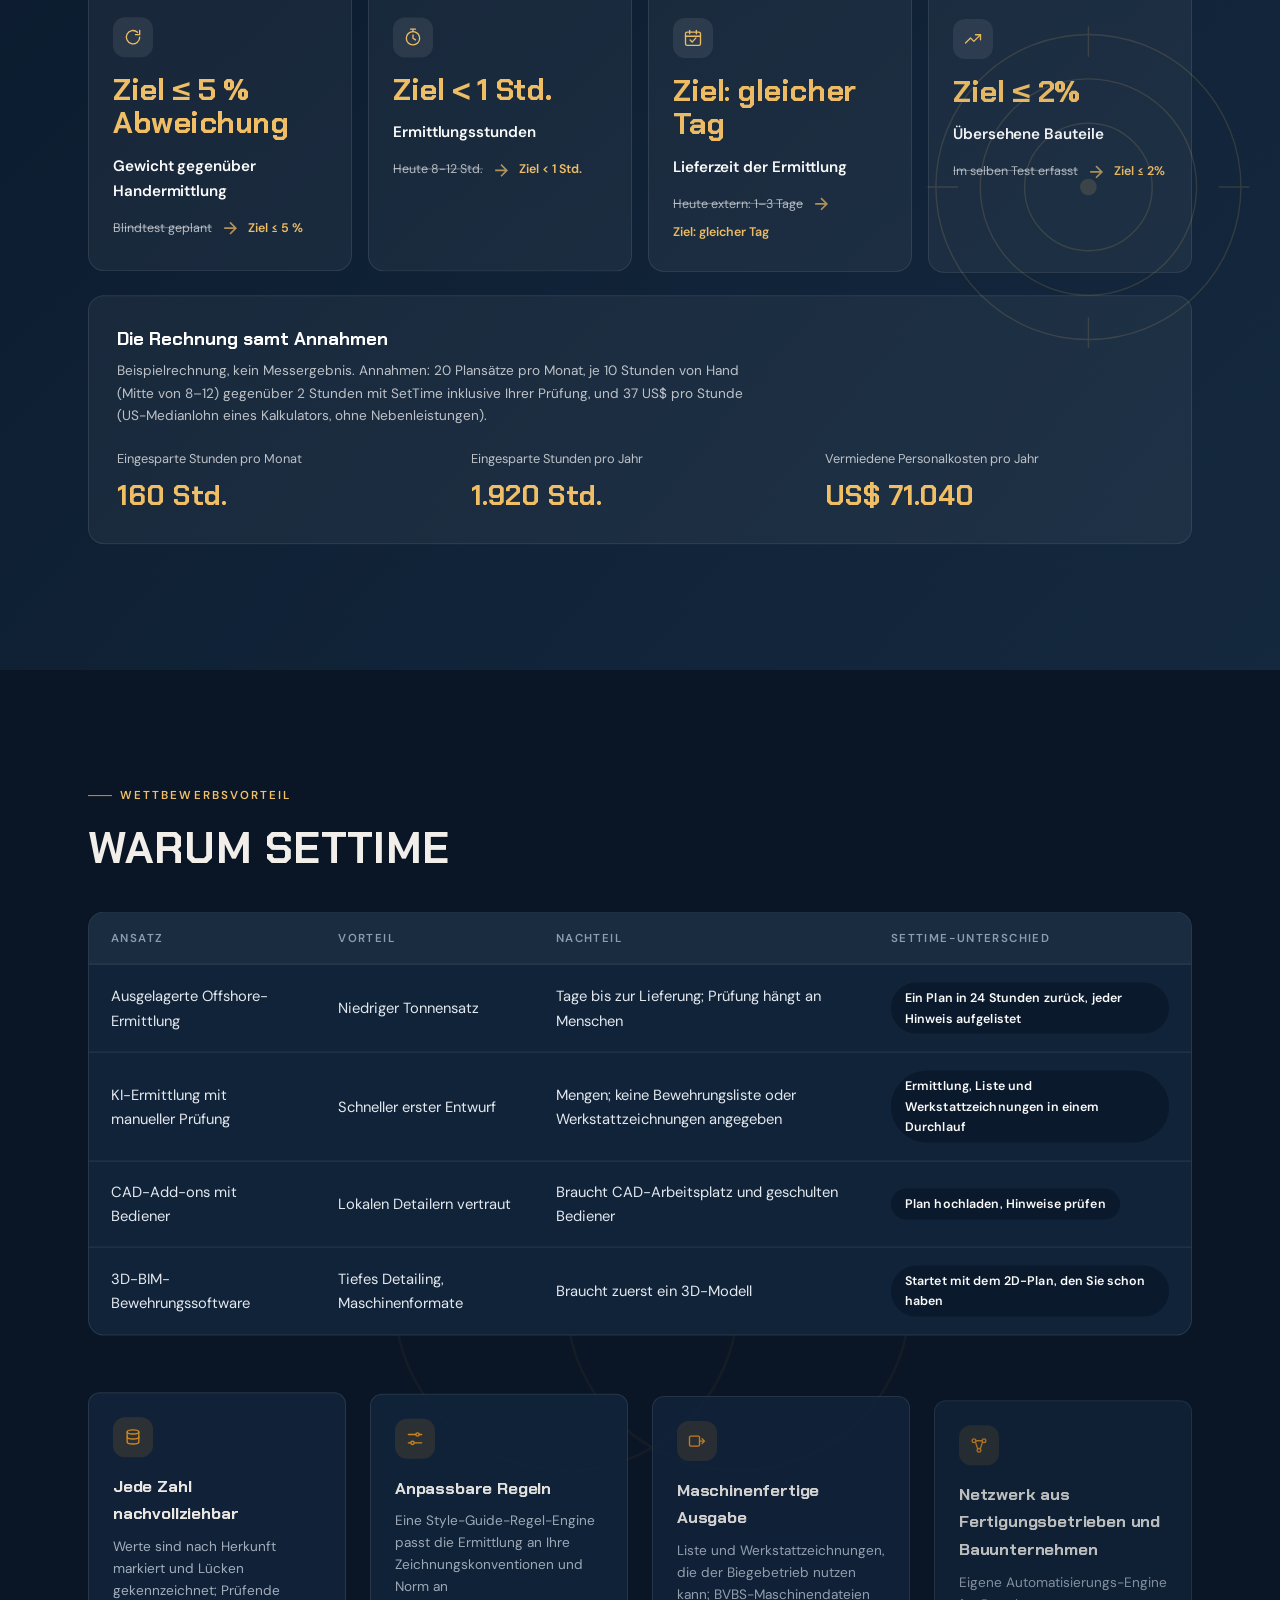
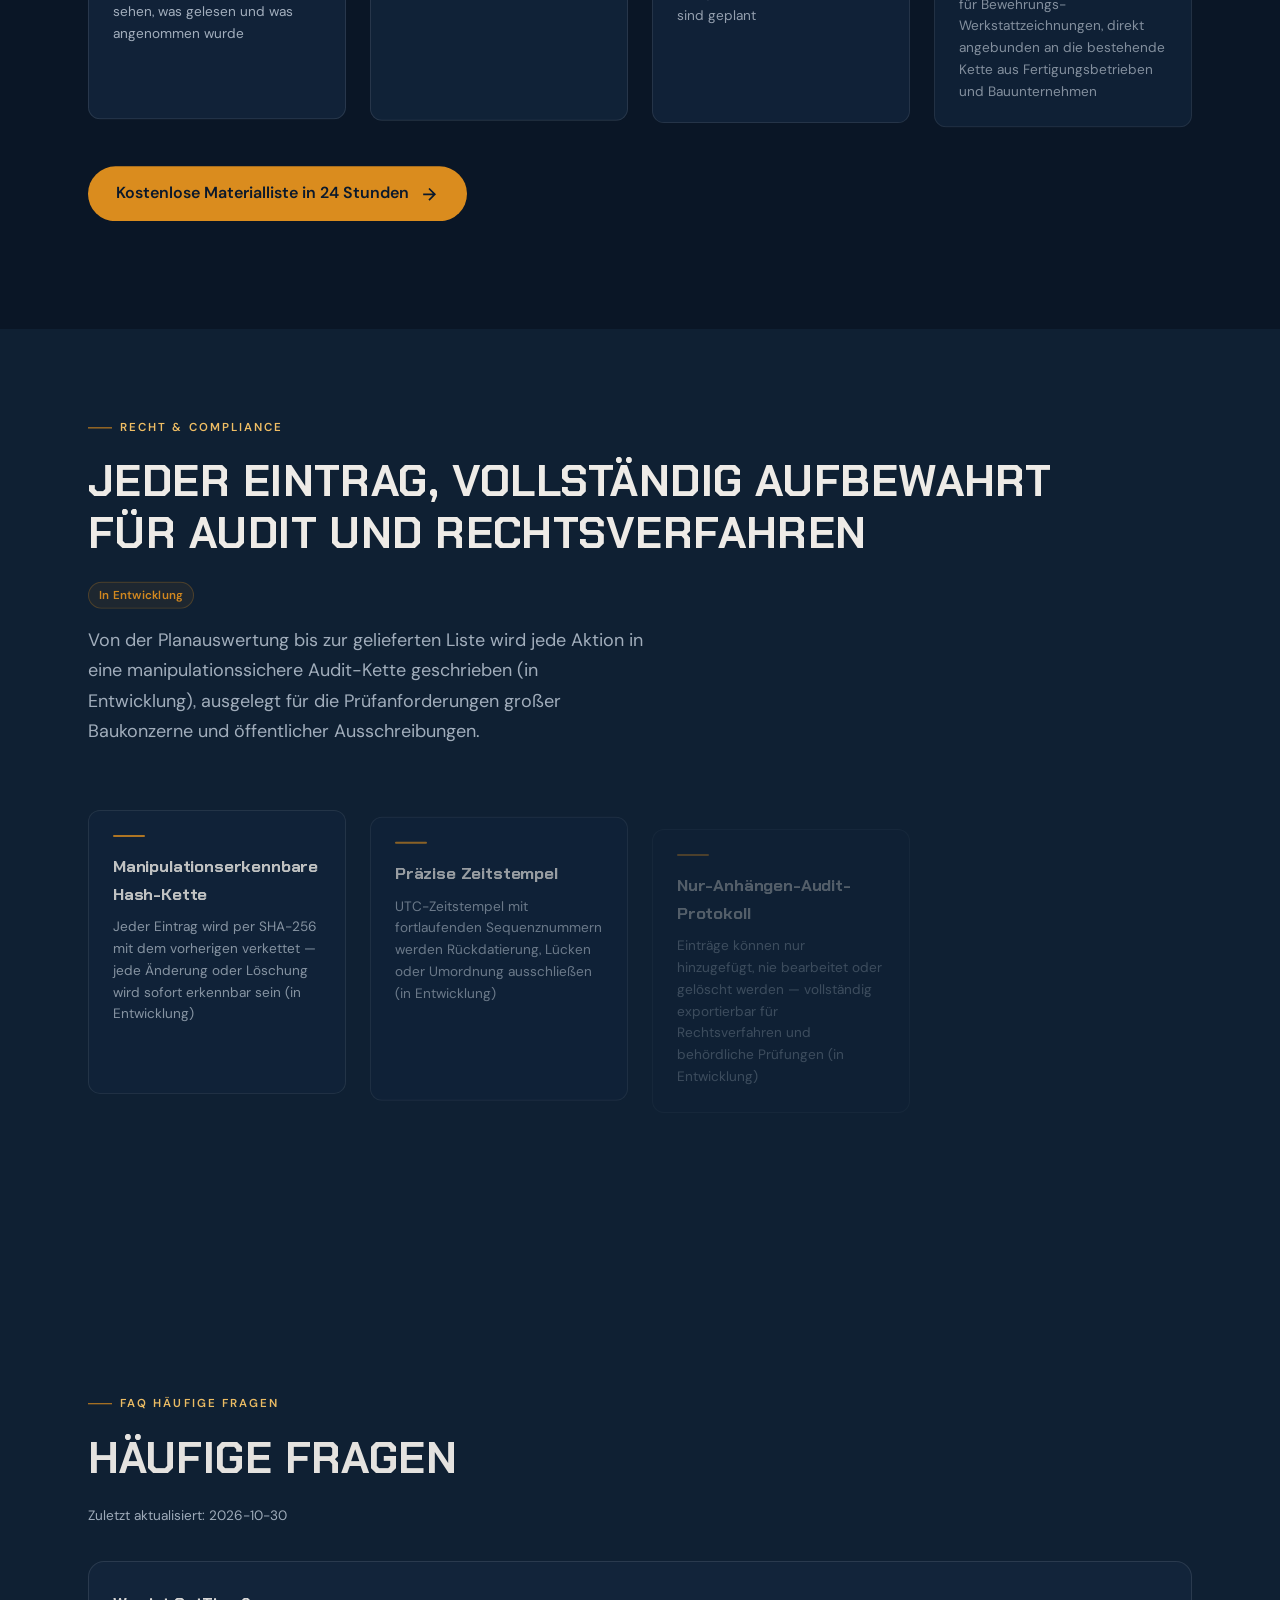
==== commit fea4dc6f: "Simplify hero around preconstruction and swap the rebar-cage backdrop for a building frame Hero badg" ====
--- a/de/index.html
+++ b/de/index.html
@@ -20,7 +20,7 @@
     })();
   </script>
   <meta property="og:site_name" content="SetTime by Kairos.ai">
-  <meta property="og:title" content="SetTime | KI-Ermittlung für Bewehrung, Beton und Schalung">
+  <meta property="og:title" content="SetTime | KI-Bauvorbereitung: Bewehrung, Beton und Schalung">
   <meta property="og:description" content="SetTime ersetzt die ausgelagerte Ermittlung: Aus dem Konstruktionsplan entstehen Bewehrungsliste (.xlsm) und Werkstattzeichnungen (.dwg/DXF) für Balken, Stützen, Decken und Wände, per AutoCAD-2021-Plugin und Desktop-App. Beton, Schalung, Planaufbereitung, Fundamente und 3D-Prüfung sind in Entwicklung; MEP und HVAC sind geplant. Entwickelt von Kairos.ai. Einen Plan senden, kostenlose Ermittlung binnen 24 Stunden.">
   <meta property="og:type" content="website">
   <meta property="og:url" content="https://settime.kairosaitech.com/de/">
@@ -30,7 +30,7 @@
   <meta property="og:image:height" content="630">
   <meta property="og:image:alt" content="SetTime: structural drawings to rebar material lists, shown with a sample material list table">
   <meta name="twitter:card" content="summary_large_image">
-  <meta name="twitter:title" content="SetTime | KI-Ermittlung für Bewehrung, Beton und Schalung">
+  <meta name="twitter:title" content="SetTime | KI-Bauvorbereitung: Bewehrung, Beton und Schalung">
   <meta name="twitter:description" content="SetTime ersetzt die ausgelagerte Ermittlung: Aus dem Konstruktionsplan entstehen Bewehrungsliste (.xlsm) und Werkstattzeichnungen (.dwg/DXF) für Balken, Stützen, Decken und Wände, per AutoCAD-2021-Plugin und Desktop-App. Beton, Schalung, Planaufbereitung, Fundamente und 3D-Prüfung sind in Entwicklung; MEP und HVAC sind geplant. Entwickelt von Kairos.ai. Einen Plan senden, kostenlose Ermittlung binnen 24 Stunden.">
   <meta name="twitter:image" content="https://settime.kairosaitech.com/assets/settime-og-card.jpg">
   <meta name="twitter:image:alt" content="SetTime: structural drawings to rebar material lists, shown with a sample material list table">
@@ -48,7 +48,7 @@
   <link rel="alternate" type="text/plain" href="https://settime.kairosaitech.com/llms.txt" title="SetTime llms.txt">
   <link rel="icon" type="image/png" href="/assets/settime-favicon.png">
   <link rel="apple-touch-icon" href="/assets/settime-favicon.png">
-  <title>SetTime | KI-Ermittlung für Bewehrung, Beton und Schalung</title>
+  <title>SetTime | KI-Bauvorbereitung: Bewehrung, Beton und Schalung</title>
   <link rel="preconnect" href="https://fonts.googleapis.com">
   <link rel="preconnect" href="https://fonts.gstatic.com" crossorigin>
   <link href="https://fonts.googleapis.com/css2?family=Chakra+Petch:wght@500;700&family=JetBrains+Mono:wght@400;500&family=Noto+Sans+TC:wght@700&family=DM+Sans:ital,wght@0,400;0,500;0,600;0,700;1,400&display=swap" rel="stylesheet">
@@ -126,7 +126,7 @@
         "@type": "WebPage",
         "@id": "https://settime.kairosaitech.com/de/#webpage",
         "url": "https://settime.kairosaitech.com/de/",
-        "name": "SetTime | AI Rebar, Concrete & Formwork Takeoff Software — Structural Drawings to Shop Drawings & Bar Schedules",
+        "name": "SetTime | AI Preconstruction: Rebar, Concrete & Formwork Software — Structural Drawings to Shop Drawings & Bar Schedules",
         "description": "SetTime ersetzt die ausgelagerte Ermittlung: Aus dem Konstruktionsplan entstehen Bewehrungsliste (.xlsm) und Werkstattzeichnungen (.dwg/DXF) für Balken, Stützen, Decken und Wände, per AutoCAD-2021-Plugin und Desktop-App. Beton, Schalung, Planaufbereitung, Fundamente und 3D-Prüfung sind in Entwicklung; MEP und HVAC sind geplant. Entwickelt von Kairos.ai. Einen Plan senden, kostenlose Ermittlung binnen 24 Stunden.",
         "inLanguage": "de",
         "dateModified": "2026-10-30",
@@ -393,11 +393,11 @@
       <div class="hero-overlay"></div>
     </div>
     <div class="hero-content">
-      <div class="hero-badge fade-in" data-i18n="hero.badge">Bewehrung verfügbar · Beton und Schalung in Entwicklung</div>
+      <div class="hero-badge fade-in" data-i18n="hero.badge">KI für die Bauvorbereitung</div>
       <p class="hero-slogan fade-in" data-delay="1" data-i18n="product.tagline">SetTime — Rechtzeitig, bevor es abbindet</p>
-      <h1 class="hero-title fade-in" data-delay="1" data-i18n="hero.title">Von Monaten auf Minuten:<br>Ermittlung von Bewehrung, Beton und Schalung</h1>
-      <p class="hero-subtitle fade-in" data-delay="2" data-i18n="hero.subtitle">Ersetzen Sie die externe Ermittlung: Konstruktionsplan hochladen, Bewehrungsliste und beschriftete Werkstattzeichnungen für Balken, Stützen, Decken und Wände erhalten. Beton- und Schalungsmengen sind in Entwicklung. Für Betriebe und Detaillierungsteams.</p>
-      <p class="hero-subtitle-en fade-in" data-delay="2" data-i18n="hero.subtitle-en">From structural drawing to fabricator-ready quantities.</p>
+      <h1 class="hero-title fade-in" data-delay="1" data-i18n="hero.title">Bauvorbereitung,<br>von Monaten auf Minuten</h1>
+      <p class="hero-subtitle fade-in" data-delay="2" data-i18n="hero.subtitle">KI-Ermittlung und Werkstattzeichnungen für Bewehrung, Beton und Schalung. Pläne hochladen, Ergebnisse prüfen.</p>
+      <p class="hero-subtitle-en fade-in" data-delay="2" data-i18n="hero.subtitle-en">From drawings to quantities.</p>
       <div class="hero-actions fade-in" data-delay="3">
         <a href="#pilot" class="hero-cta">
           <span data-i18n="cta.pilot">Kostenlose Materialliste in 24 Stunden</span>
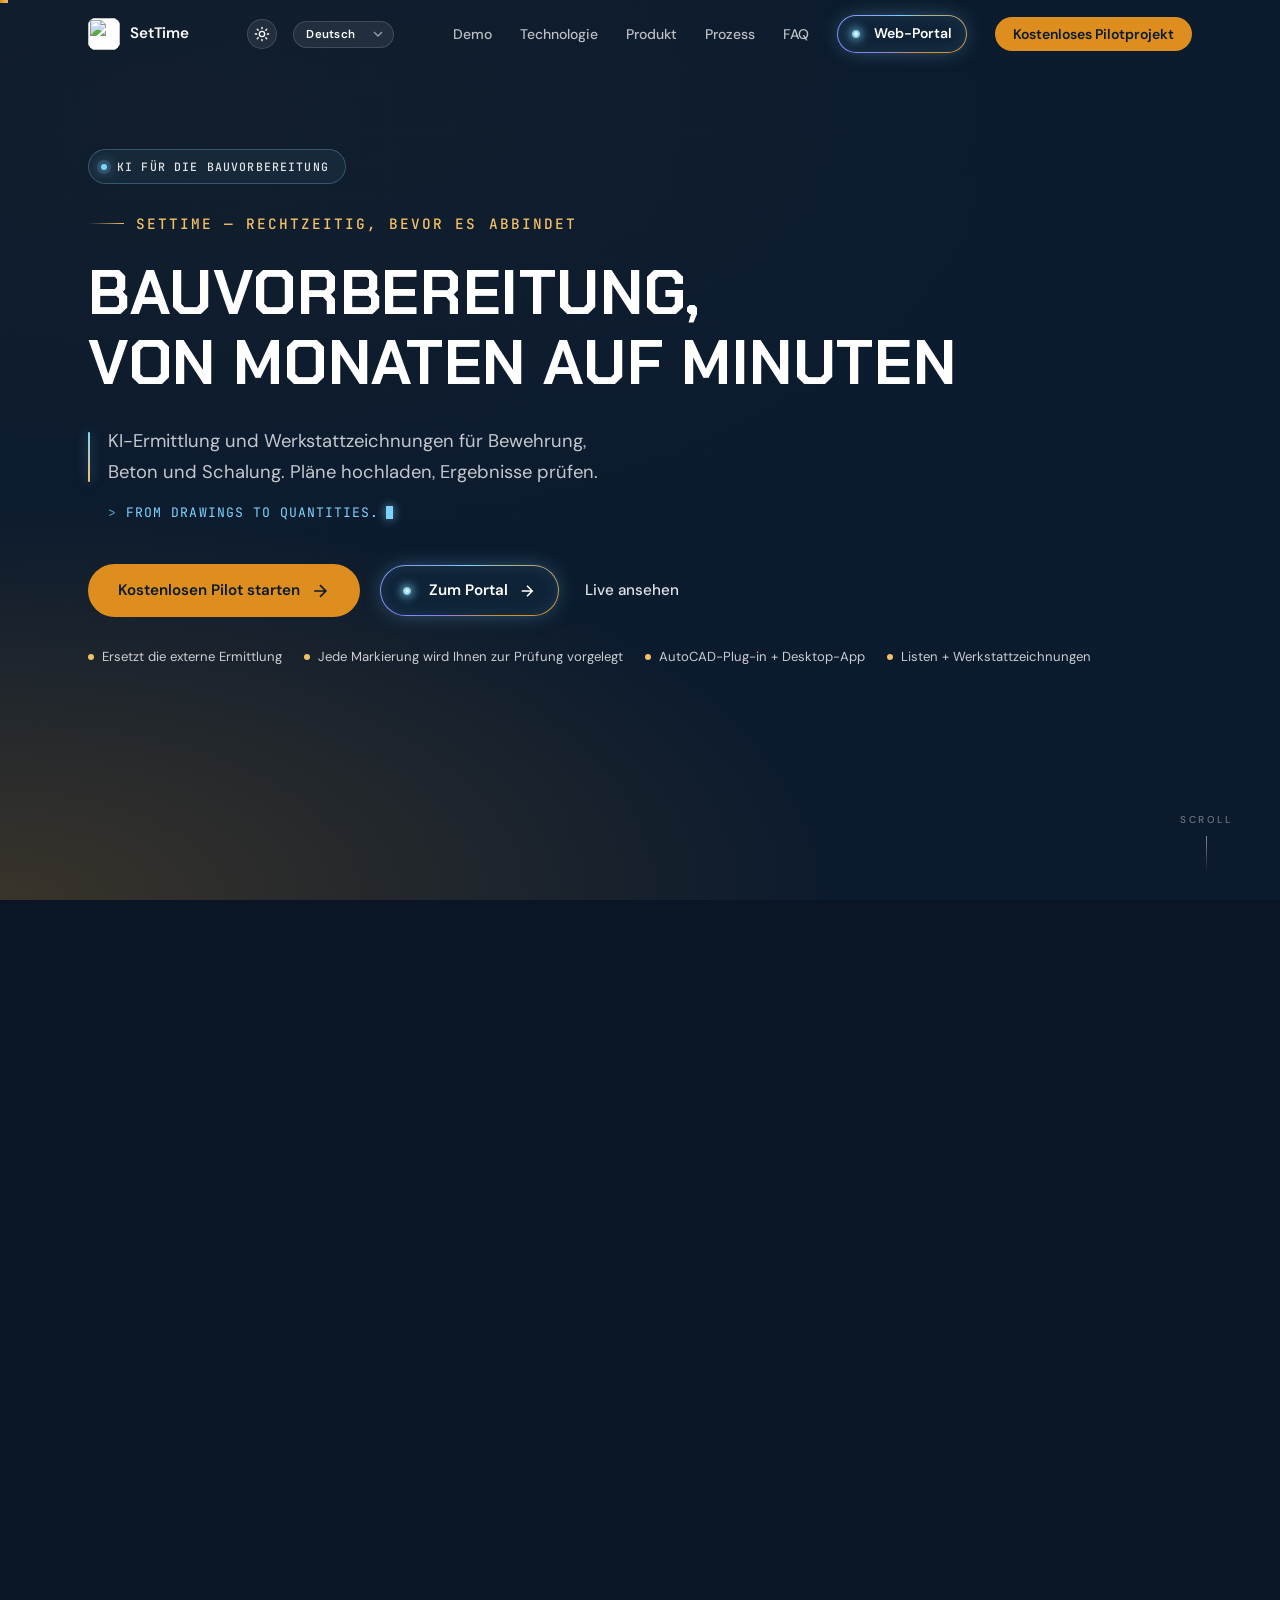
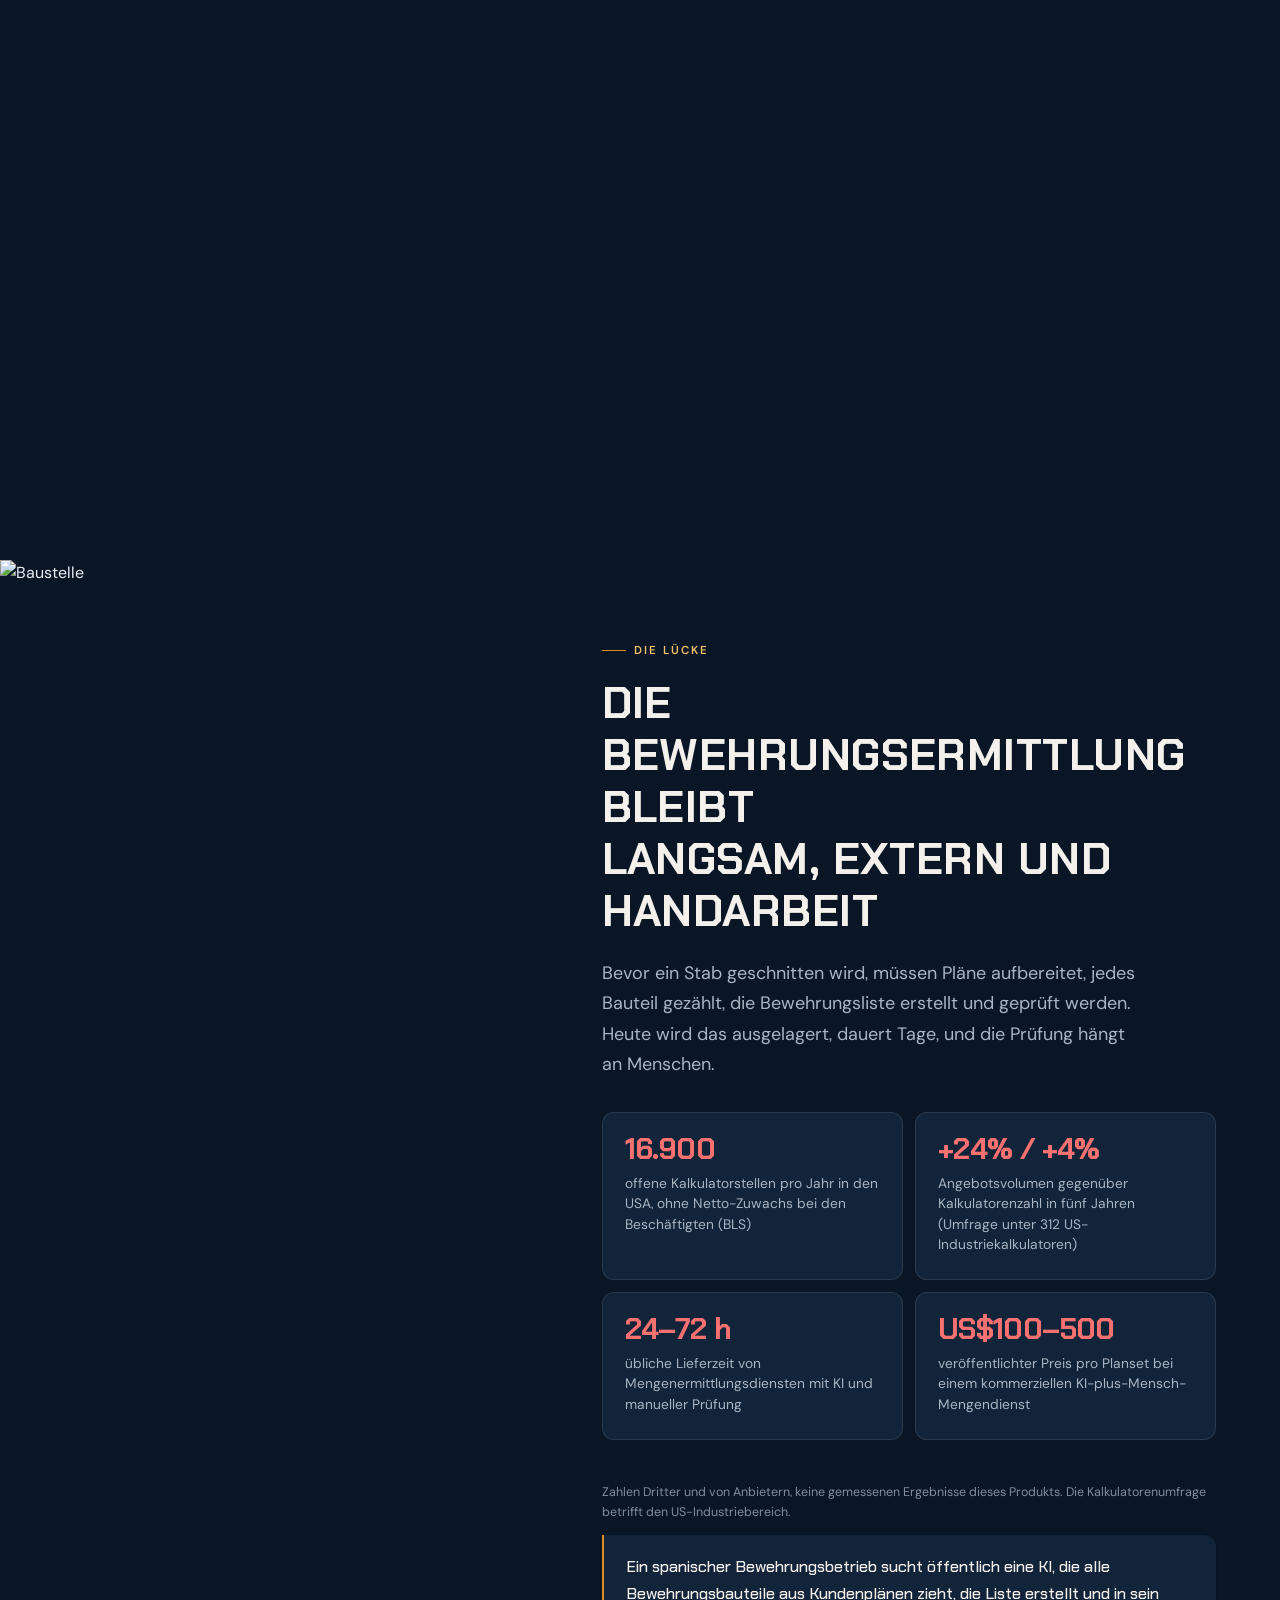
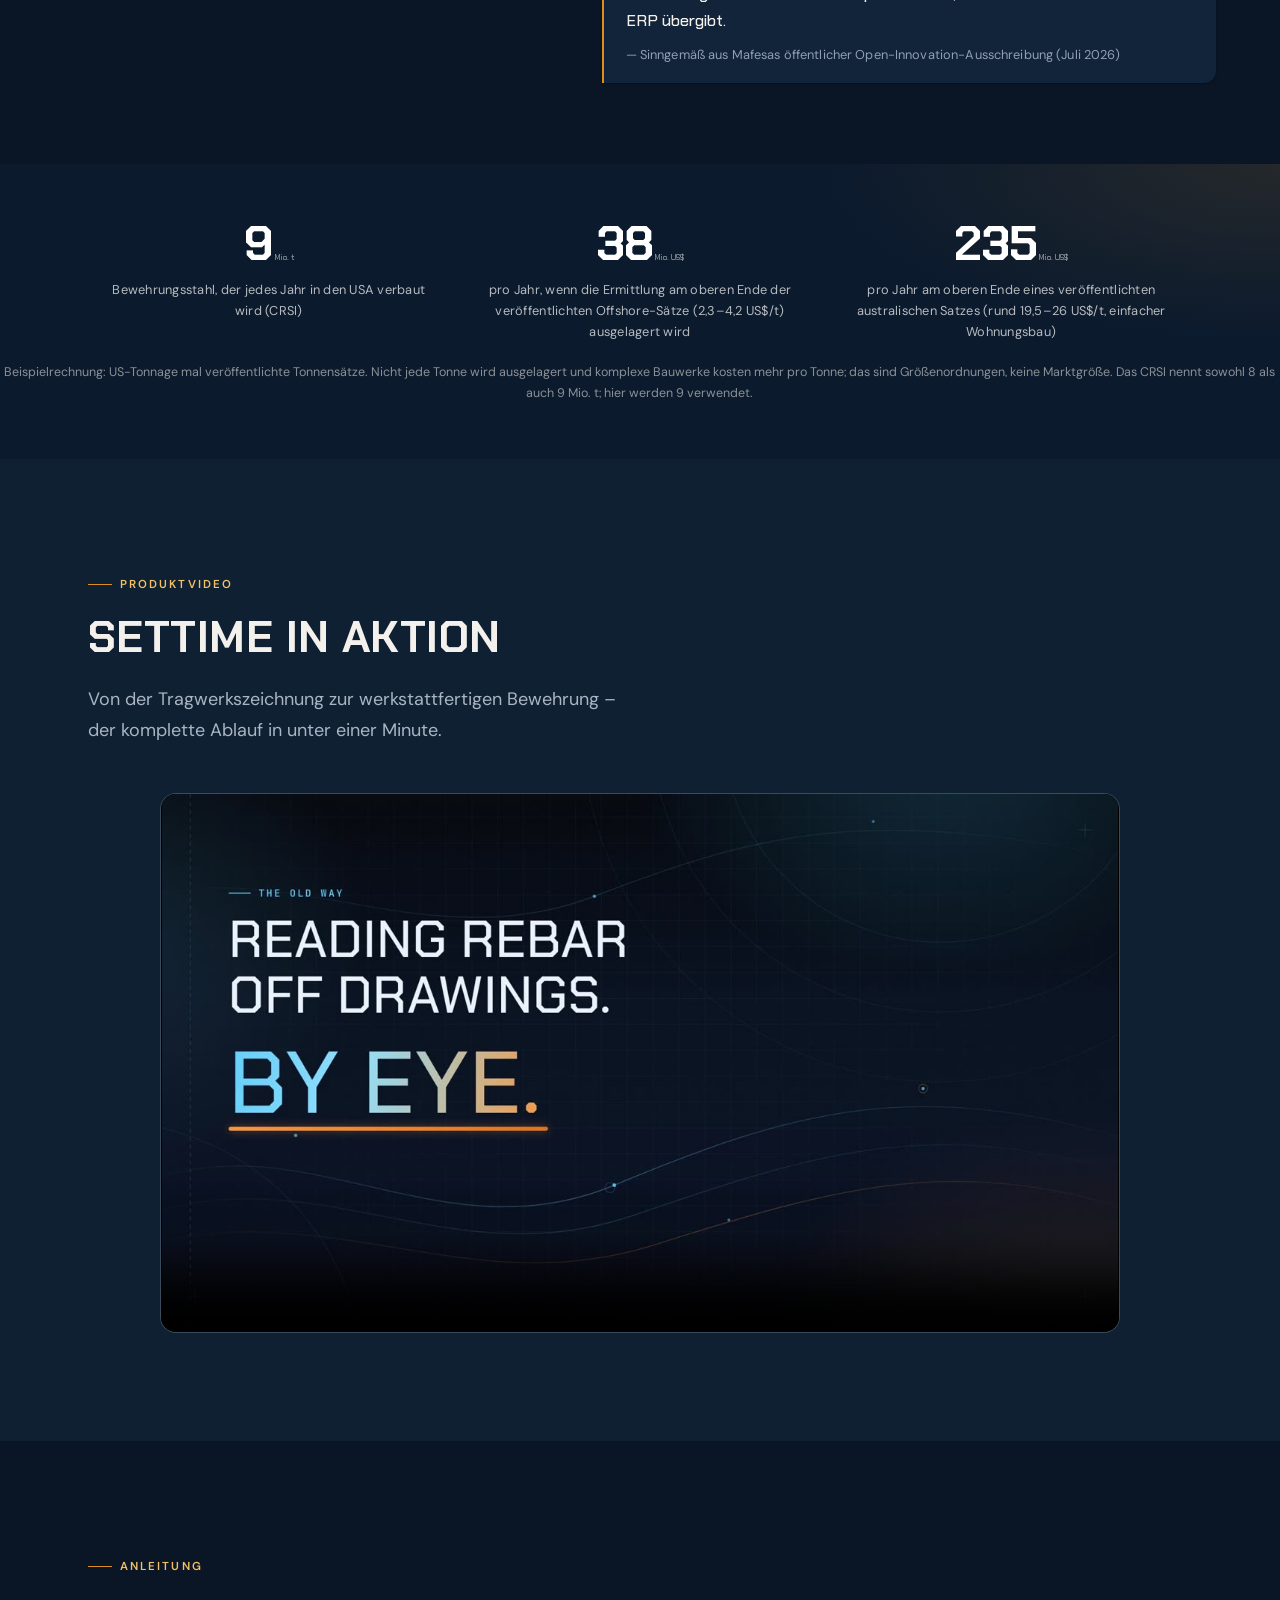
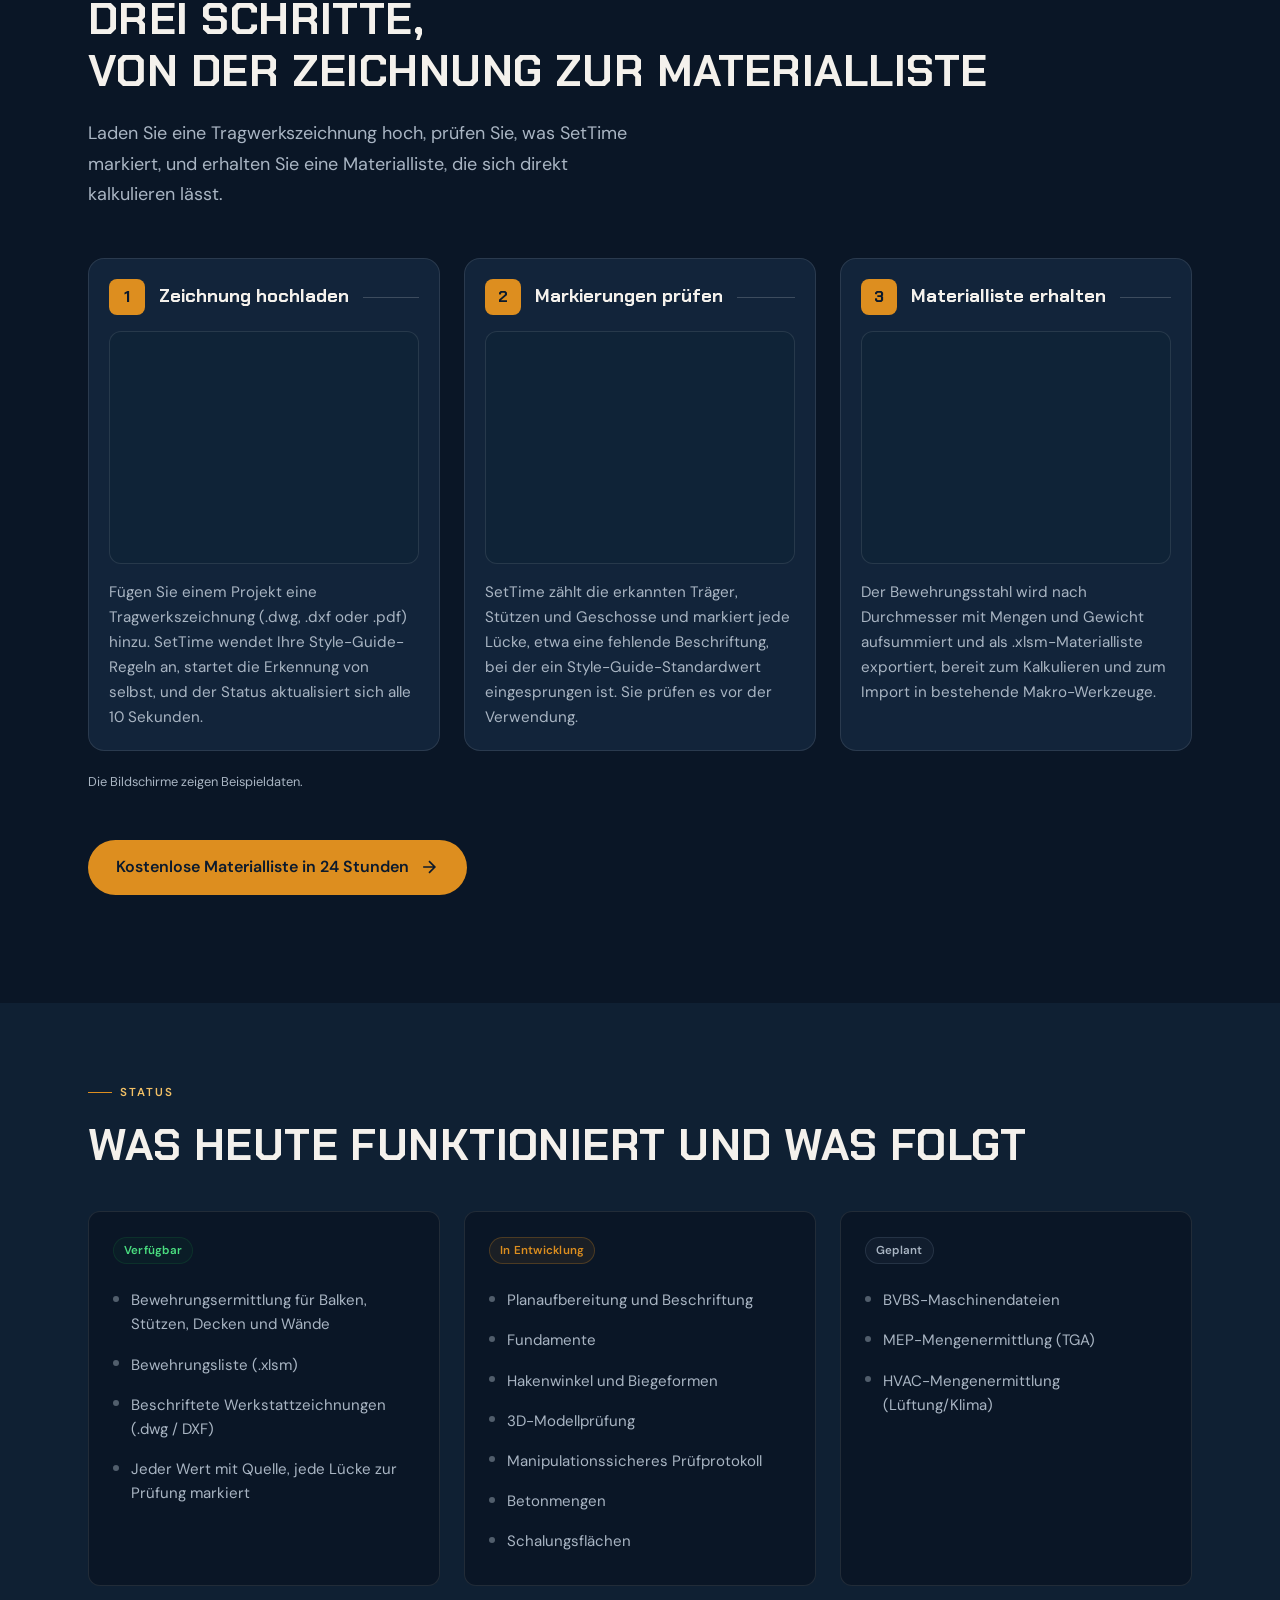
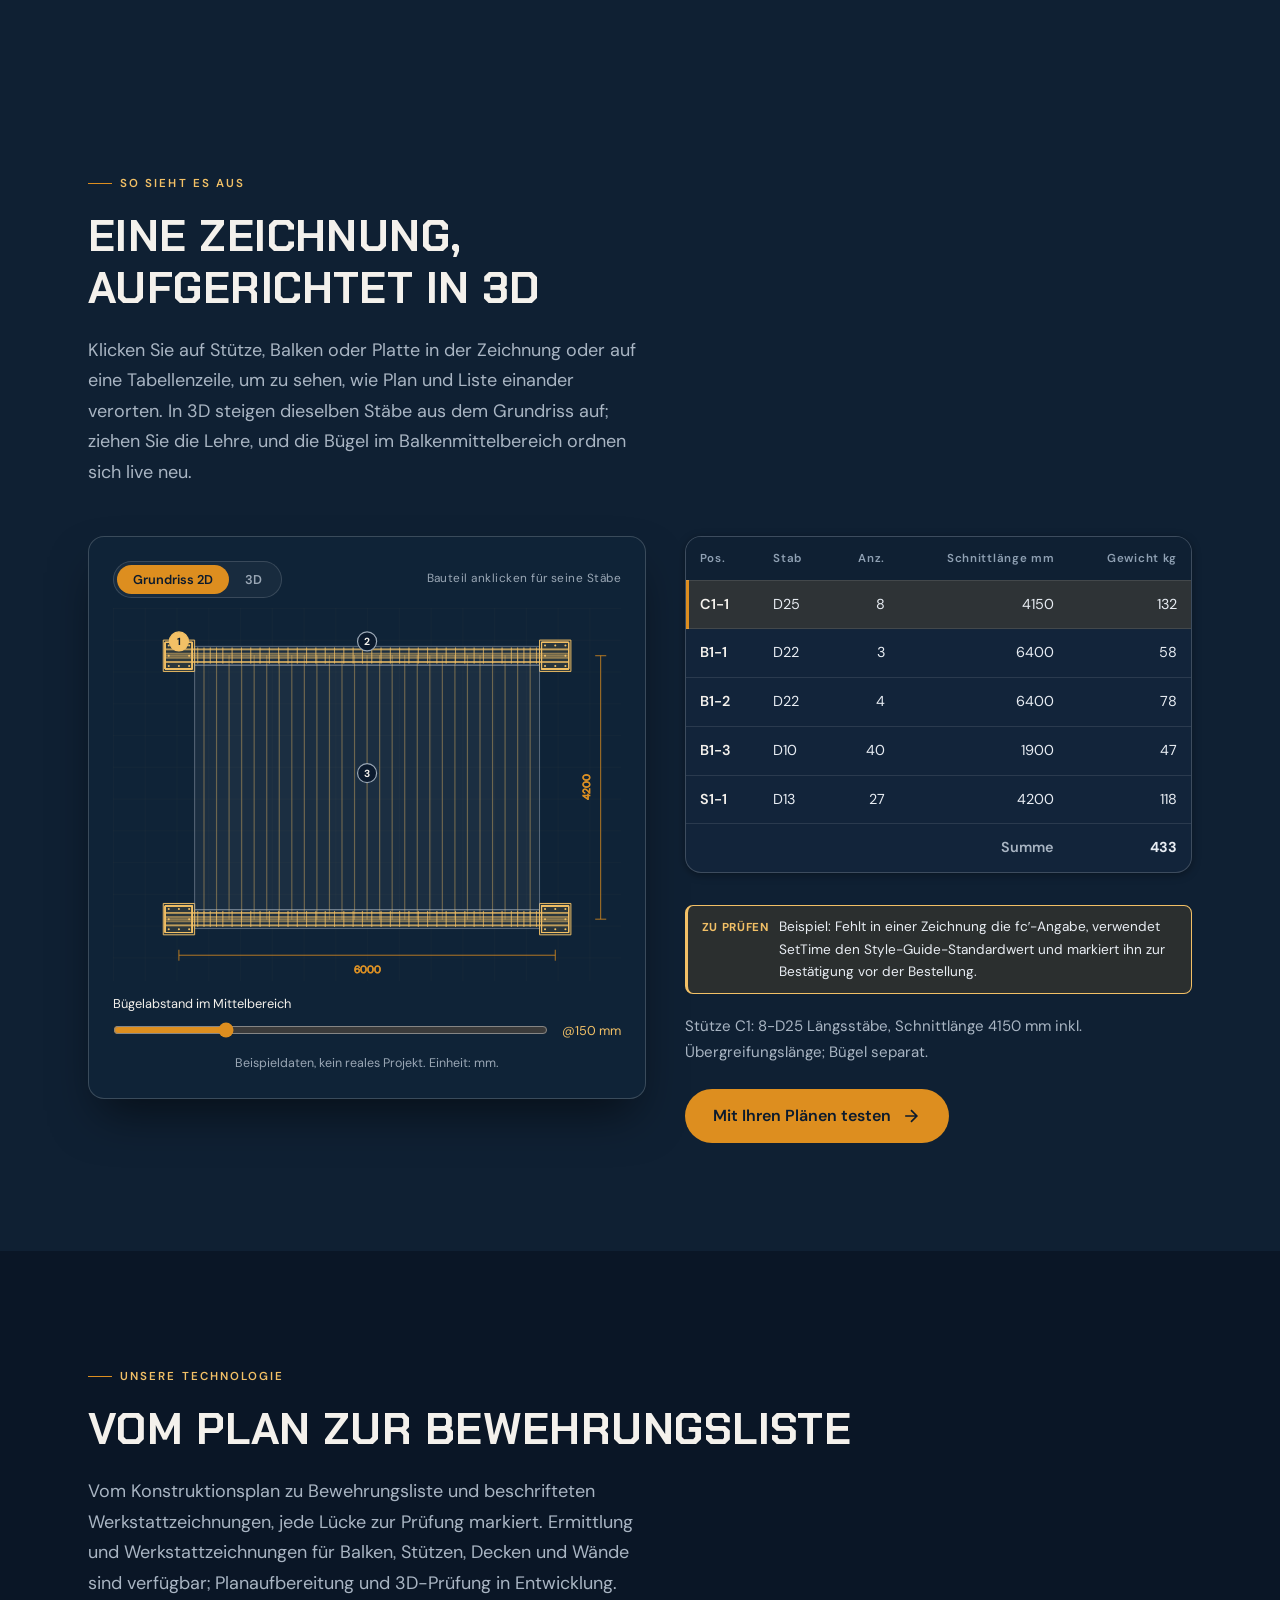
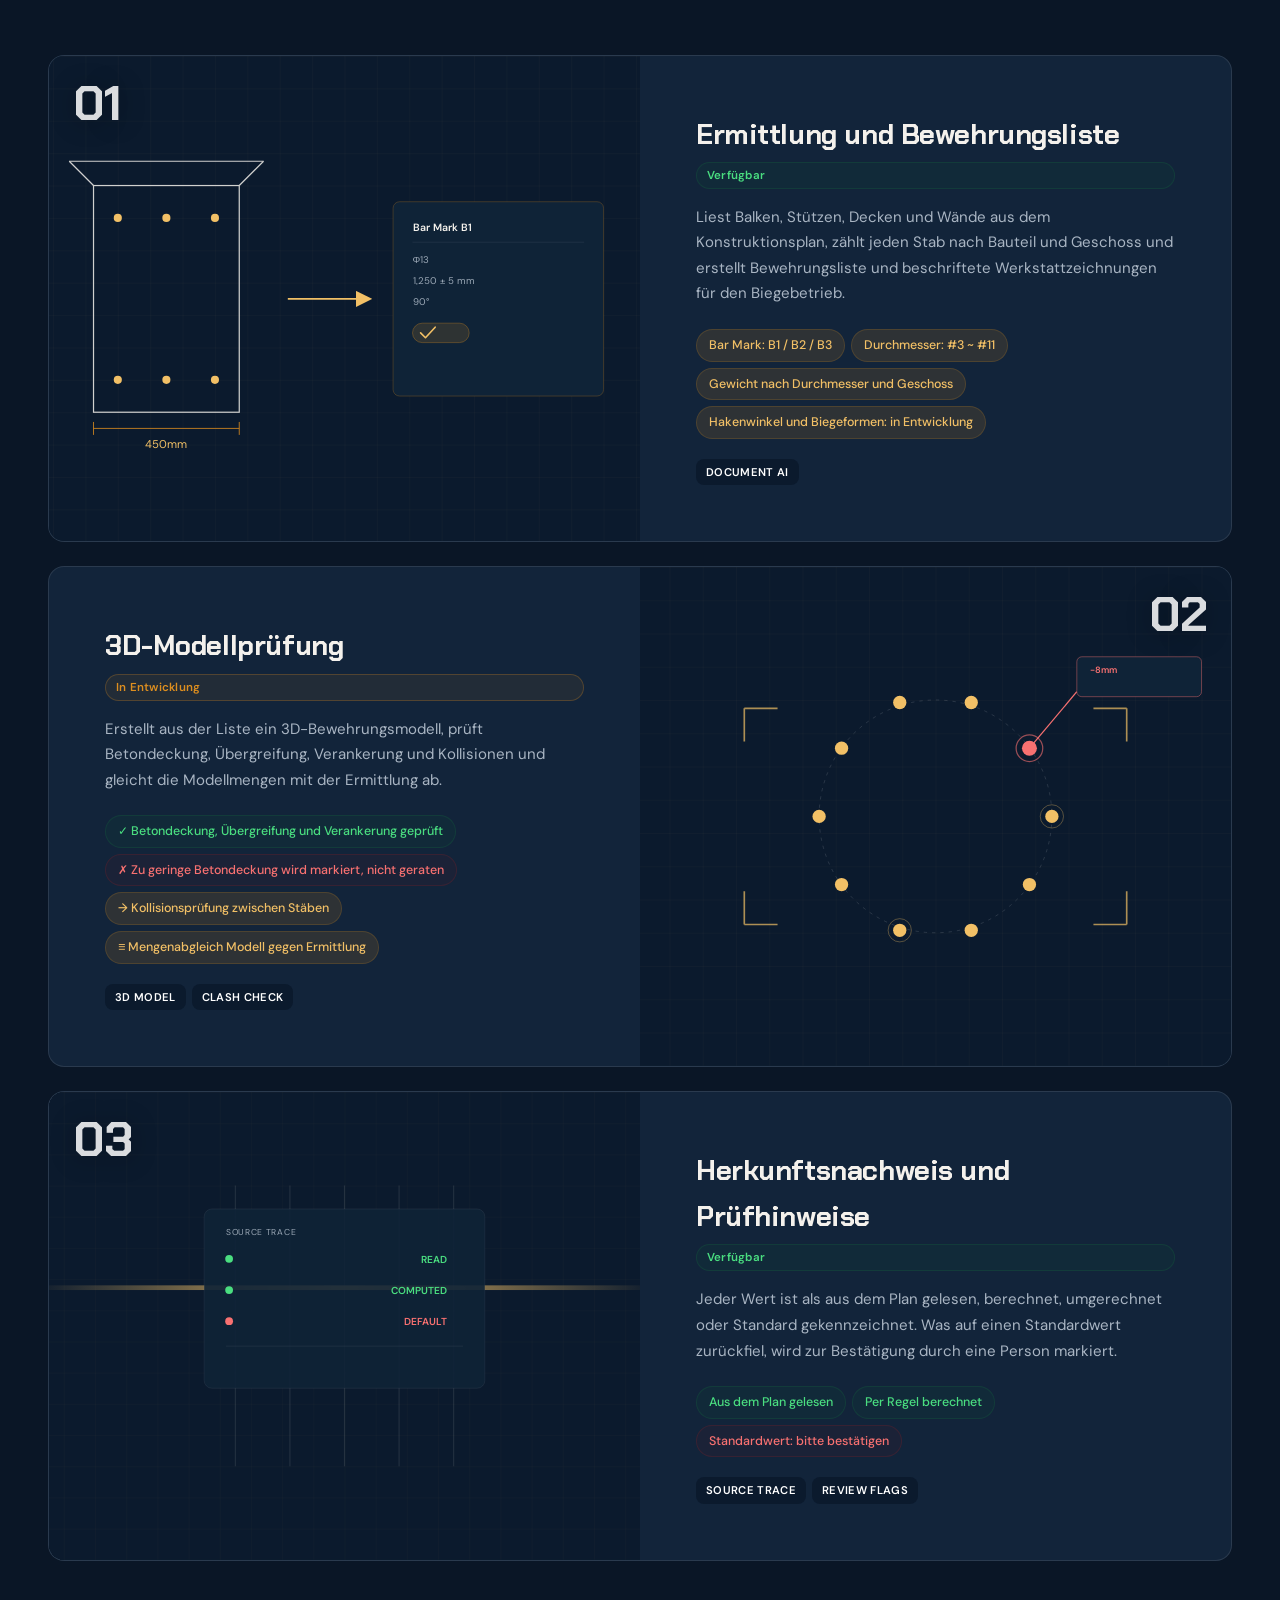
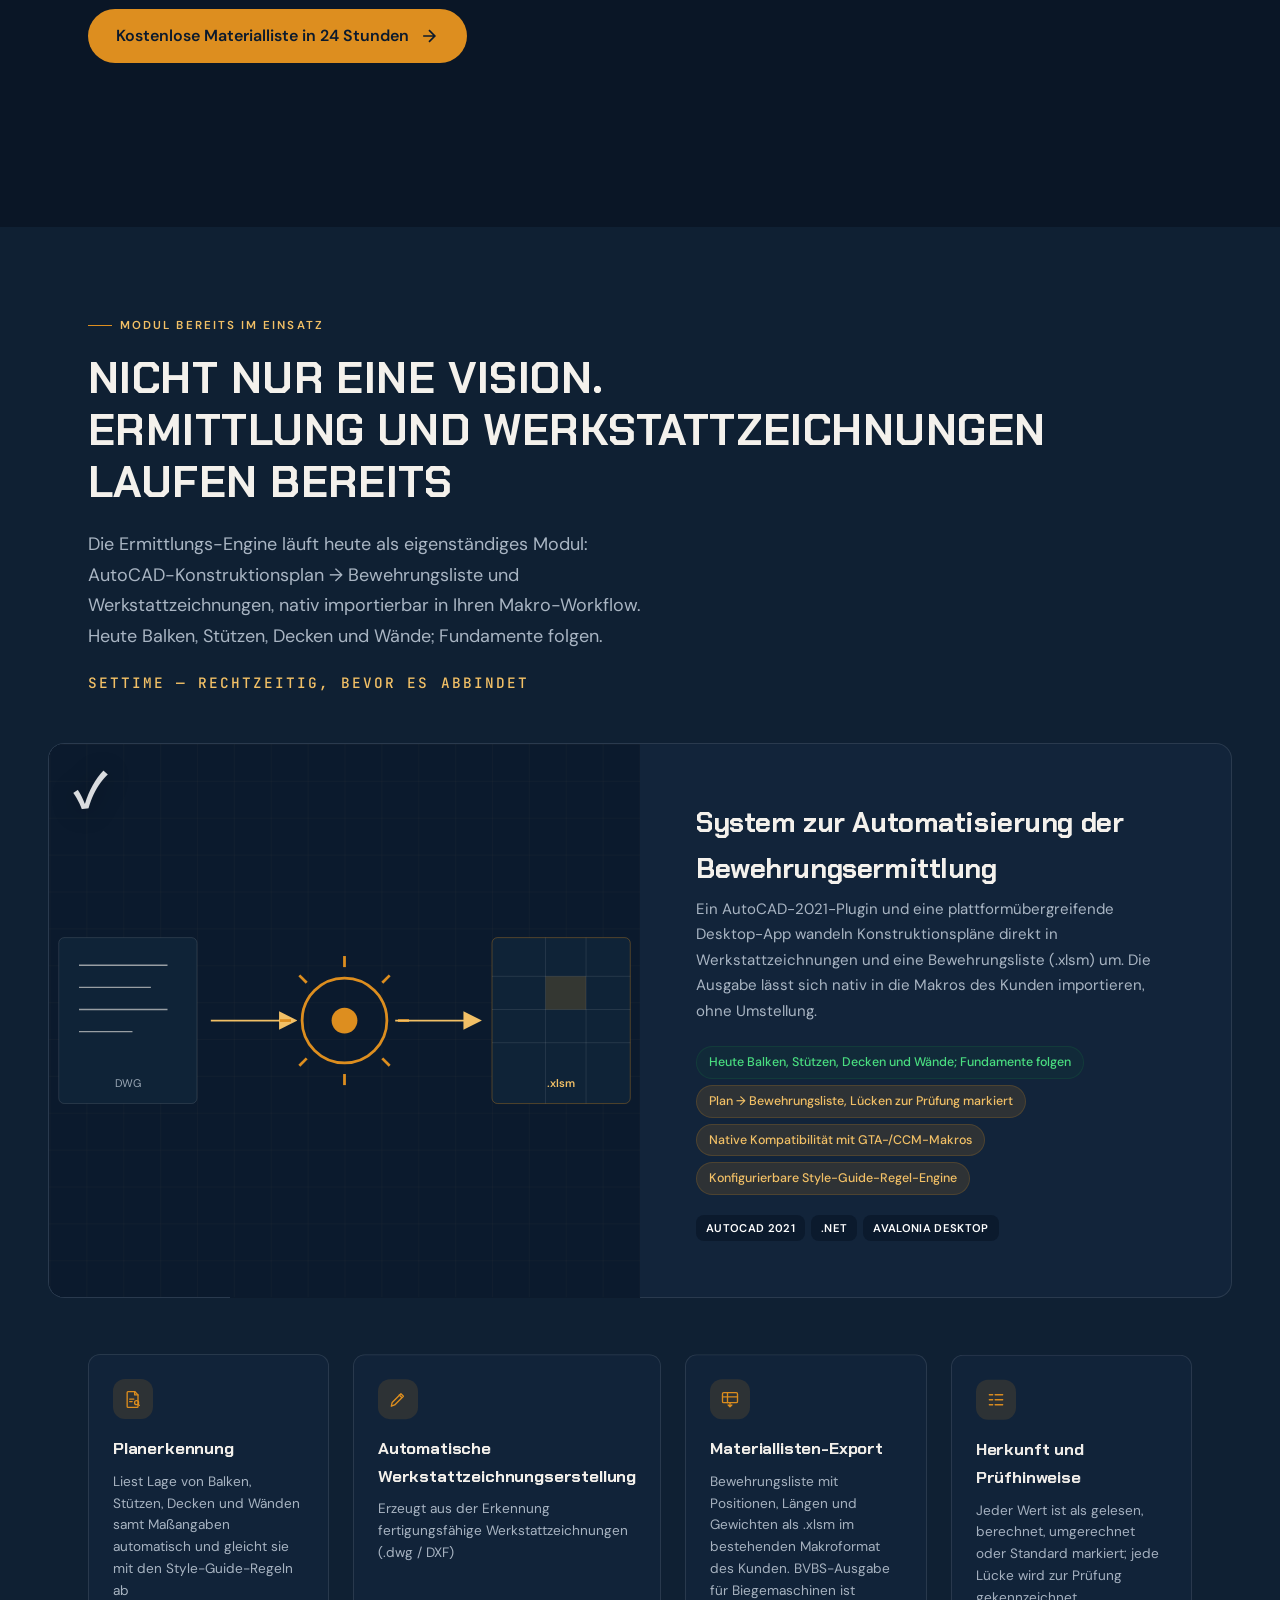
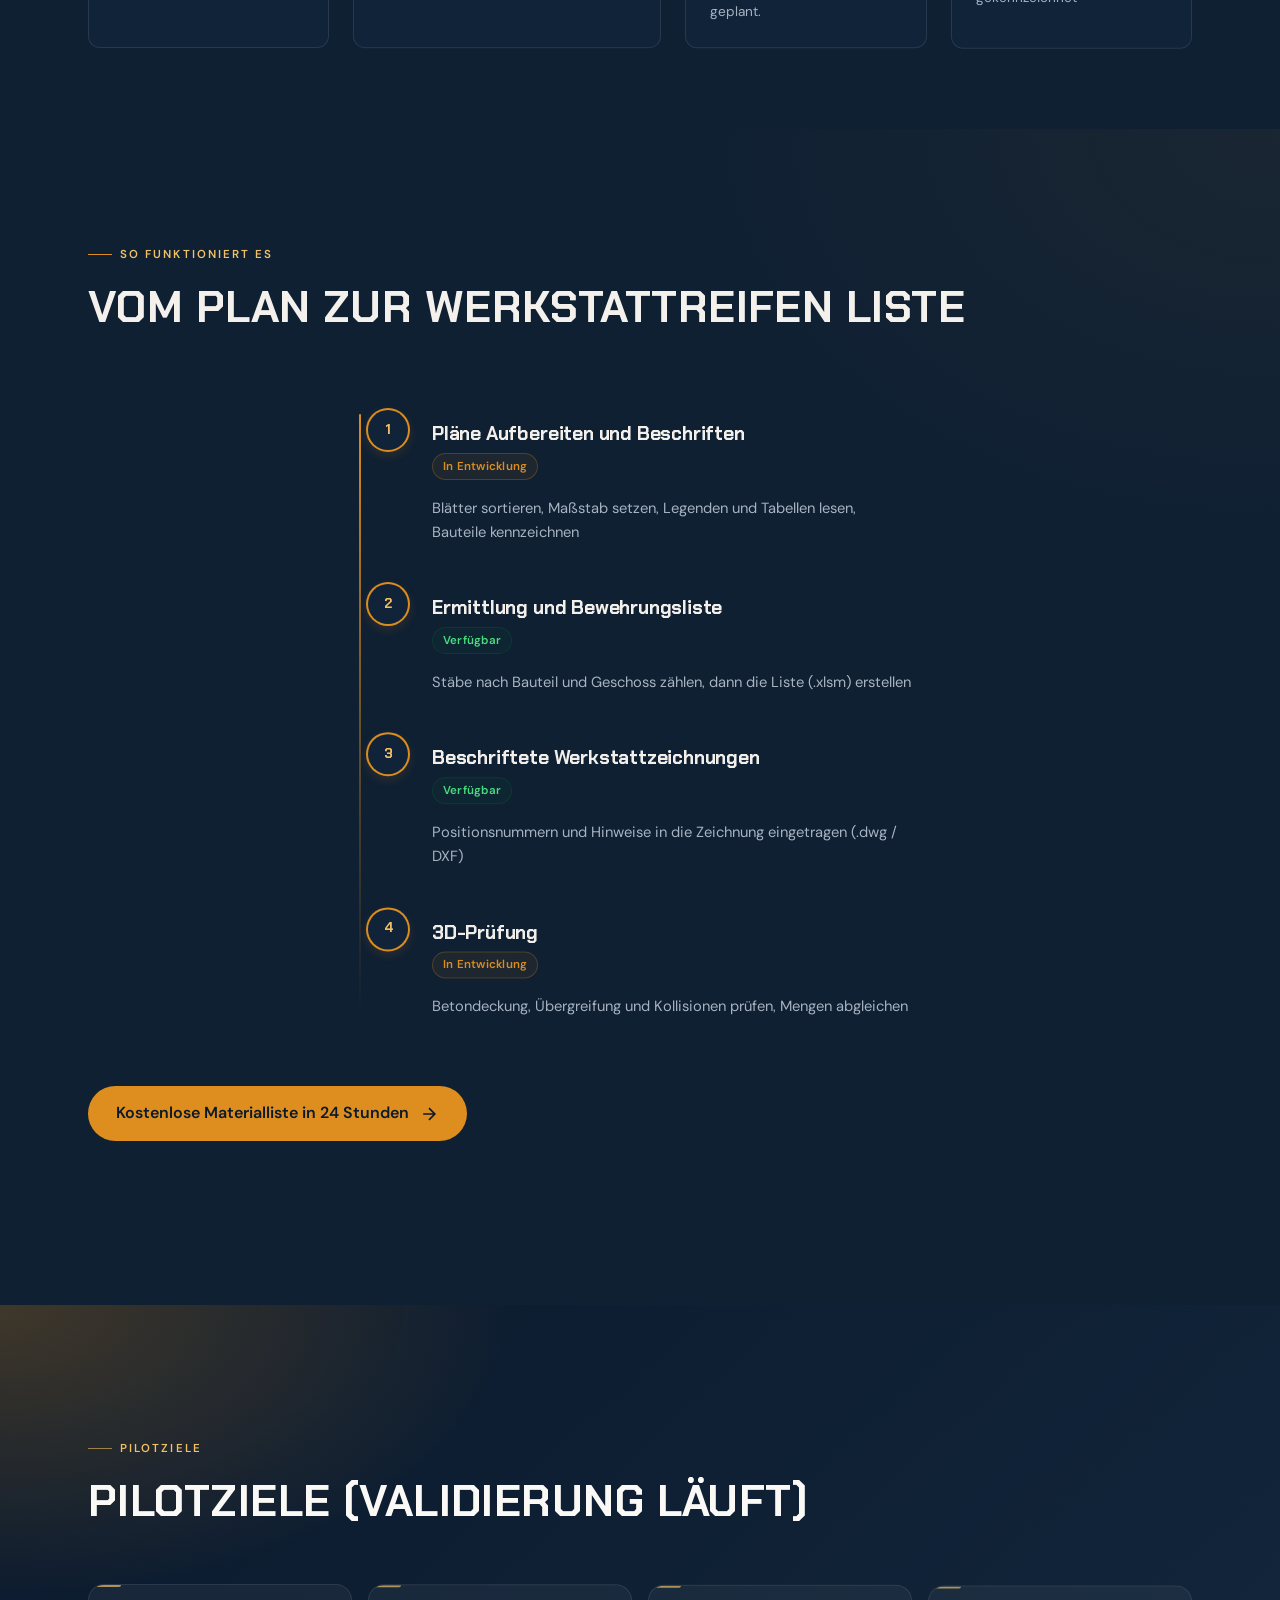
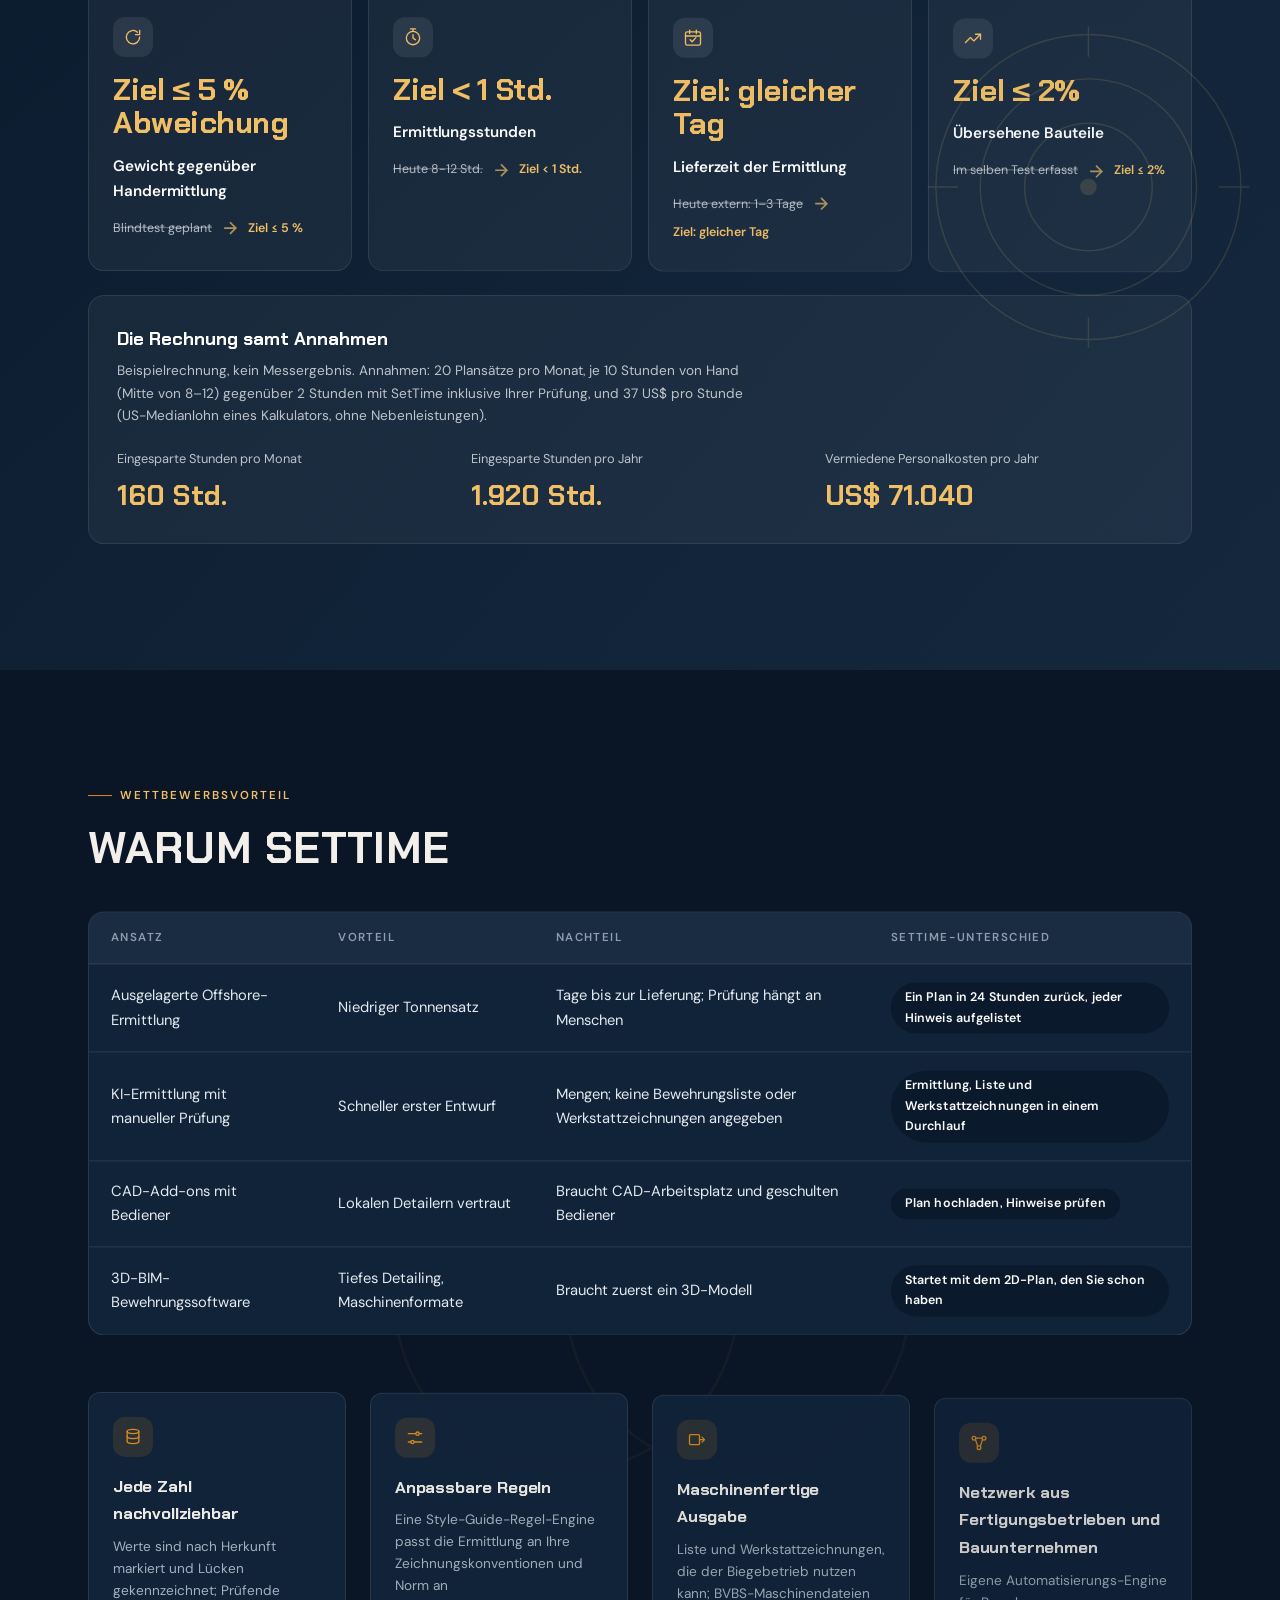
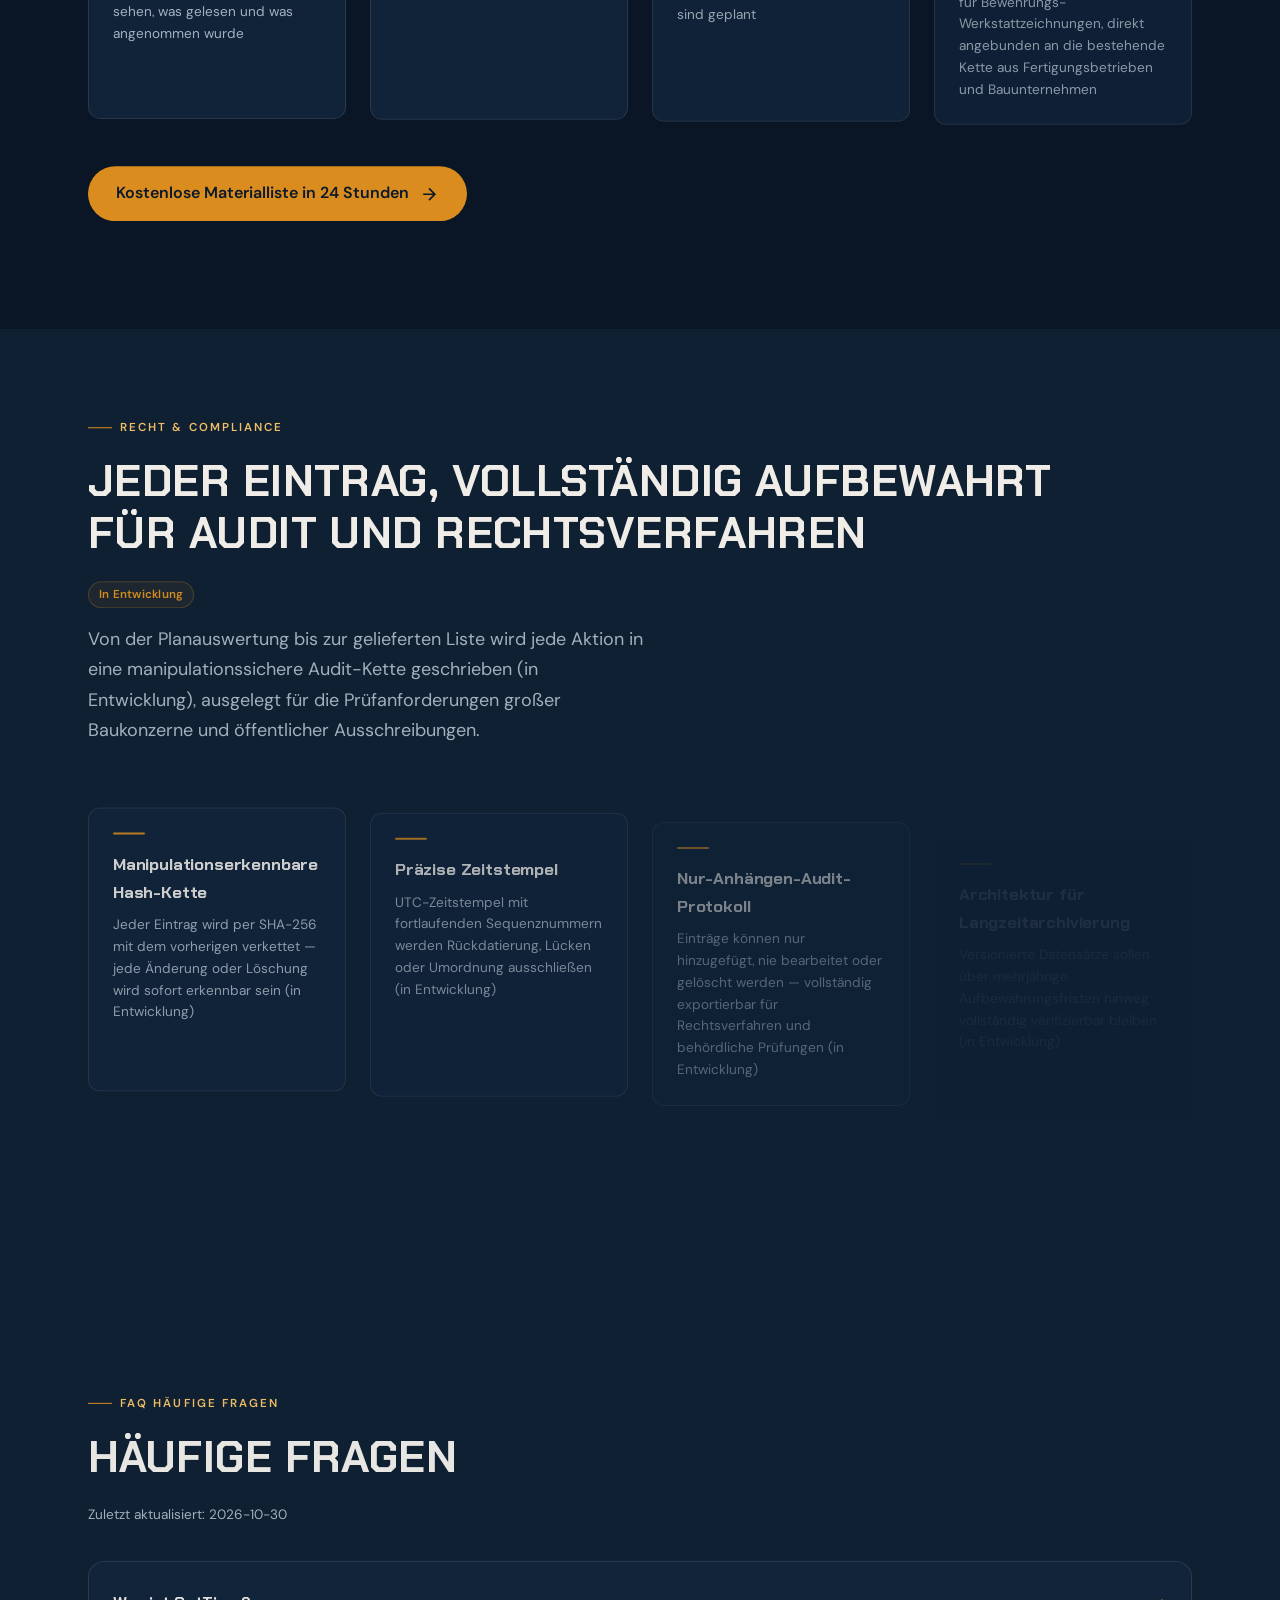
==== commit 439ee9ec: "Hero CTA goes generic; 24-hour offer stays in the rebar sections; SEO and AI files match the hero fr" ====
--- a/de/index.html
+++ b/de/index.html
@@ -3,8 +3,8 @@
 <head>
   <meta charset="UTF-8">
   <meta name="viewport" content="width=device-width, initial-scale=1.0">
-  <meta name="description" content="SetTime ersetzt die ausgelagerte Ermittlung: Aus dem Konstruktionsplan entstehen Bewehrungsliste (.xlsm) und Werkstattzeichnungen (.dwg/DXF) für Balken, Stützen, Decken und Wände, per AutoCAD-2021-Plugin und Desktop-App. Beton, Schalung, Planaufbereitung, Fundamente und 3D-Prüfung sind in Entwicklung; MEP und HVAC sind geplant. Entwickelt von Kairos.ai. Einen Plan senden, kostenlose Ermittlung binnen 24 Stunden.">
-  <meta name="keywords" content="SetTime, SetTime 鋼筋, SetTime 鋼筋算量, Kairos.ai, 鋼筋估算軟體, 鋼筋計料, 鋼筋加工圖, 鋼筋計料表, AI 鋼筋估算, 外包算量, 鋼筋料單, 施工圖自動解析, 3D 模型檢查, 稽核鏈, SetTime rebar takeoff software, rebar takeoff automation, outsourced rebar takeoff, rebar shop drawings, bar bending schedule, BBS, AutoCAD rebar plugin, 3D rebar check, audit trail">
+  <meta name="description" content="SetTime ist KI-Software für die Bauvorbereitung (Preconstruction) in Betrieben: von Monaten auf Minuten. Bewehrungsermittlung, Liste (.xlsm) und Werkstattzeichnungen (.dwg/DXF) sind per AutoCAD-2021-Plugin und Desktop-App verfügbar; Beton und Schalung sind in Entwicklung; MEP und HVAC sind geplant. Entwickelt von Kairos.ai. Einen Plan senden, kostenlose Ermittlung binnen 24 Stunden.">
+  <meta name="keywords" content="SetTime, 施工前置作業, 混凝土算量, 模板算量, SetTime preconstruction software, concrete takeoff, formwork takeoff, SetTime 鋼筋, SetTime 鋼筋算量, Kairos.ai, 鋼筋估算軟體, 鋼筋計料, 鋼筋加工圖, 鋼筋計料表, AI 鋼筋估算, 外包算量, 鋼筋料單, 施工圖自動解析, 3D 模型檢查, 稽核鏈, SetTime rebar takeoff software, rebar takeoff automation, outsourced rebar takeoff, rebar shop drawings, bar bending schedule, BBS, AutoCAD rebar plugin, 3D rebar check, audit trail">
   <meta name="author" content="Kairos.ai">
   <meta name="application-name" content="SetTime">
   <meta name="robots" content="index, follow, max-snippet:-1, max-image-preview:large, max-video-preview:-1">
@@ -21,7 +21,7 @@
   </script>
   <meta property="og:site_name" content="SetTime by Kairos.ai">
   <meta property="og:title" content="SetTime | KI-Bauvorbereitung: Bewehrung, Beton und Schalung">
-  <meta property="og:description" content="SetTime ersetzt die ausgelagerte Ermittlung: Aus dem Konstruktionsplan entstehen Bewehrungsliste (.xlsm) und Werkstattzeichnungen (.dwg/DXF) für Balken, Stützen, Decken und Wände, per AutoCAD-2021-Plugin und Desktop-App. Beton, Schalung, Planaufbereitung, Fundamente und 3D-Prüfung sind in Entwicklung; MEP und HVAC sind geplant. Entwickelt von Kairos.ai. Einen Plan senden, kostenlose Ermittlung binnen 24 Stunden.">
+  <meta property="og:description" content="SetTime ist KI-Software für die Bauvorbereitung (Preconstruction) in Betrieben: von Monaten auf Minuten. Bewehrungsermittlung, Liste (.xlsm) und Werkstattzeichnungen (.dwg/DXF) sind per AutoCAD-2021-Plugin und Desktop-App verfügbar; Beton und Schalung sind in Entwicklung; MEP und HVAC sind geplant. Entwickelt von Kairos.ai. Einen Plan senden, kostenlose Ermittlung binnen 24 Stunden.">
   <meta property="og:type" content="website">
   <meta property="og:url" content="https://settime.kairosaitech.com/de/">
   <meta property="og:locale" content="de_DE">
@@ -31,7 +31,7 @@
   <meta property="og:image:alt" content="SetTime: structural drawings to rebar material lists, shown with a sample material list table">
   <meta name="twitter:card" content="summary_large_image">
   <meta name="twitter:title" content="SetTime | KI-Bauvorbereitung: Bewehrung, Beton und Schalung">
-  <meta name="twitter:description" content="SetTime ersetzt die ausgelagerte Ermittlung: Aus dem Konstruktionsplan entstehen Bewehrungsliste (.xlsm) und Werkstattzeichnungen (.dwg/DXF) für Balken, Stützen, Decken und Wände, per AutoCAD-2021-Plugin und Desktop-App. Beton, Schalung, Planaufbereitung, Fundamente und 3D-Prüfung sind in Entwicklung; MEP und HVAC sind geplant. Entwickelt von Kairos.ai. Einen Plan senden, kostenlose Ermittlung binnen 24 Stunden.">
+  <meta name="twitter:description" content="SetTime ist KI-Software für die Bauvorbereitung (Preconstruction) in Betrieben: von Monaten auf Minuten. Bewehrungsermittlung, Liste (.xlsm) und Werkstattzeichnungen (.dwg/DXF) sind per AutoCAD-2021-Plugin und Desktop-App verfügbar; Beton und Schalung sind in Entwicklung; MEP und HVAC sind geplant. Entwickelt von Kairos.ai. Einen Plan senden, kostenlose Ermittlung binnen 24 Stunden.">
   <meta name="twitter:image" content="https://settime.kairosaitech.com/assets/settime-og-card.jpg">
   <meta name="twitter:image:alt" content="SetTime: structural drawings to rebar material lists, shown with a sample material list table">
   <link rel="canonical" href="https://settime.kairosaitech.com/de/">
@@ -127,7 +127,7 @@
         "@id": "https://settime.kairosaitech.com/de/#webpage",
         "url": "https://settime.kairosaitech.com/de/",
         "name": "SetTime | AI Preconstruction: Rebar, Concrete & Formwork Software — Structural Drawings to Shop Drawings & Bar Schedules",
-        "description": "SetTime ersetzt die ausgelagerte Ermittlung: Aus dem Konstruktionsplan entstehen Bewehrungsliste (.xlsm) und Werkstattzeichnungen (.dwg/DXF) für Balken, Stützen, Decken und Wände, per AutoCAD-2021-Plugin und Desktop-App. Beton, Schalung, Planaufbereitung, Fundamente und 3D-Prüfung sind in Entwicklung; MEP und HVAC sind geplant. Entwickelt von Kairos.ai. Einen Plan senden, kostenlose Ermittlung binnen 24 Stunden.",
+        "description": "SetTime ist KI-Software für die Bauvorbereitung (Preconstruction) in Betrieben: von Monaten auf Minuten. Bewehrungsermittlung, Liste (.xlsm) und Werkstattzeichnungen (.dwg/DXF) sind per AutoCAD-2021-Plugin und Desktop-App verfügbar; Beton und Schalung sind in Entwicklung; MEP und HVAC sind geplant. Entwickelt von Kairos.ai. Einen Plan senden, kostenlose Ermittlung binnen 24 Stunden.",
         "inLanguage": "de",
         "dateModified": "2026-10-30",
         "isPartOf": {
@@ -224,12 +224,12 @@
           "SetTime 鋼筋算量自動化系統"
         ],
         "applicationCategory": "BusinessApplication",
-        "applicationSubCategory": "Construction rebar takeoff and shop-drawing automation",
+        "applicationSubCategory": "Construction preconstruction takeoff and shop-drawing automation",
         "operatingSystem": "Windows (AutoCAD 2021 plugin); cross-platform desktop app",
         "softwareRequirements": "AutoCAD 2021 (for the plugin)",
         "url": "https://settime.kairosaitech.com/",
         "image": "https://settime.kairosaitech.com/assets/settime-og-card.jpg",
-        "description": "SetTime is Kairos.ai's rebar takeoff software, built to replace the outsourced estimating team. Shipping today for beams, columns, slabs and walls: an AutoCAD 2021 plugin plus a cross-platform desktop app that converts structural drawings into a bar schedule (.xlsm) and annotated shop drawings (.dwg / DXF), importing natively into a fabricator's existing macro tooling. Drawing preparation, foundations and a 3D model check are in development; BVBS output is planned.",
+        "description": "SetTime is Kairos.ai's AI preconstruction software for fabricators, taking takeoff from months to minutes and built to replace the outsourced estimating team. Shipping today for beams, columns, slabs and walls: an AutoCAD 2021 plugin plus a cross-platform desktop app that converts structural drawings into a bar schedule (.xlsm) and annotated shop drawings (.dwg / DXF), importing natively into a fabricator's existing macro tooling. Concrete quantities, formwork area, drawing preparation, foundations and a 3D model check are in development; MEP and HVAC takeoff and BVBS output are planned.",
         "featureList": [
           "Structural drawing recognition (beams, columns, slabs and walls)",
           "Takeoff and bar bending schedule export to .xlsm for existing fabricator macro tooling",
@@ -400,7 +400,7 @@
       <p class="hero-subtitle-en fade-in" data-delay="2" data-i18n="hero.subtitle-en">From drawings to quantities.</p>
       <div class="hero-actions fade-in" data-delay="3">
         <a href="#pilot" class="hero-cta">
-          <span data-i18n="cta.pilot">Kostenlose Materialliste in 24 Stunden</span>
+          <span data-i18n="hero.cta.pilot">Kostenlosen Pilot starten</span>
           <svg width="20" height="20" viewBox="0 0 24 24" fill="none" stroke="currentColor" stroke-width="2" aria-hidden="true"><path d="M5 12h14M12 5l7 7-7 7"/></svg>
         </a>
         <a href="https://settime.app.kairosaitech.com" target="_blank" rel="noopener" class="portal-btn">
@@ -411,10 +411,10 @@
         <a href="#demo" class="hero-cta-ghost" data-i18n="hero.cta.demo">Live ansehen</a>
       </div>
       <ul class="hero-trust fade-in" data-delay="4">
-        <li data-i18n="hero.trust1">Materialliste in 24 Stunden</li>
+        <li data-i18n="hero.trust1">Ersetzt die externe Ermittlung</li>
         <li data-i18n="hero.trust2">Jede Markierung wird Ihnen zur Prüfung vorgelegt</li>
         <li data-i18n="hero.trust3">AutoCAD-Plug-in + Desktop-App</li>
-        <li data-i18n="hero.trust4">Liste .xlsm + Werkstattzeichnungen .dwg/DXF</li>
+        <li data-i18n="hero.trust4">Listen + Werkstattzeichnungen</li>
       </ul>
     </div>
     <div class="scroll-hint" aria-hidden="true">
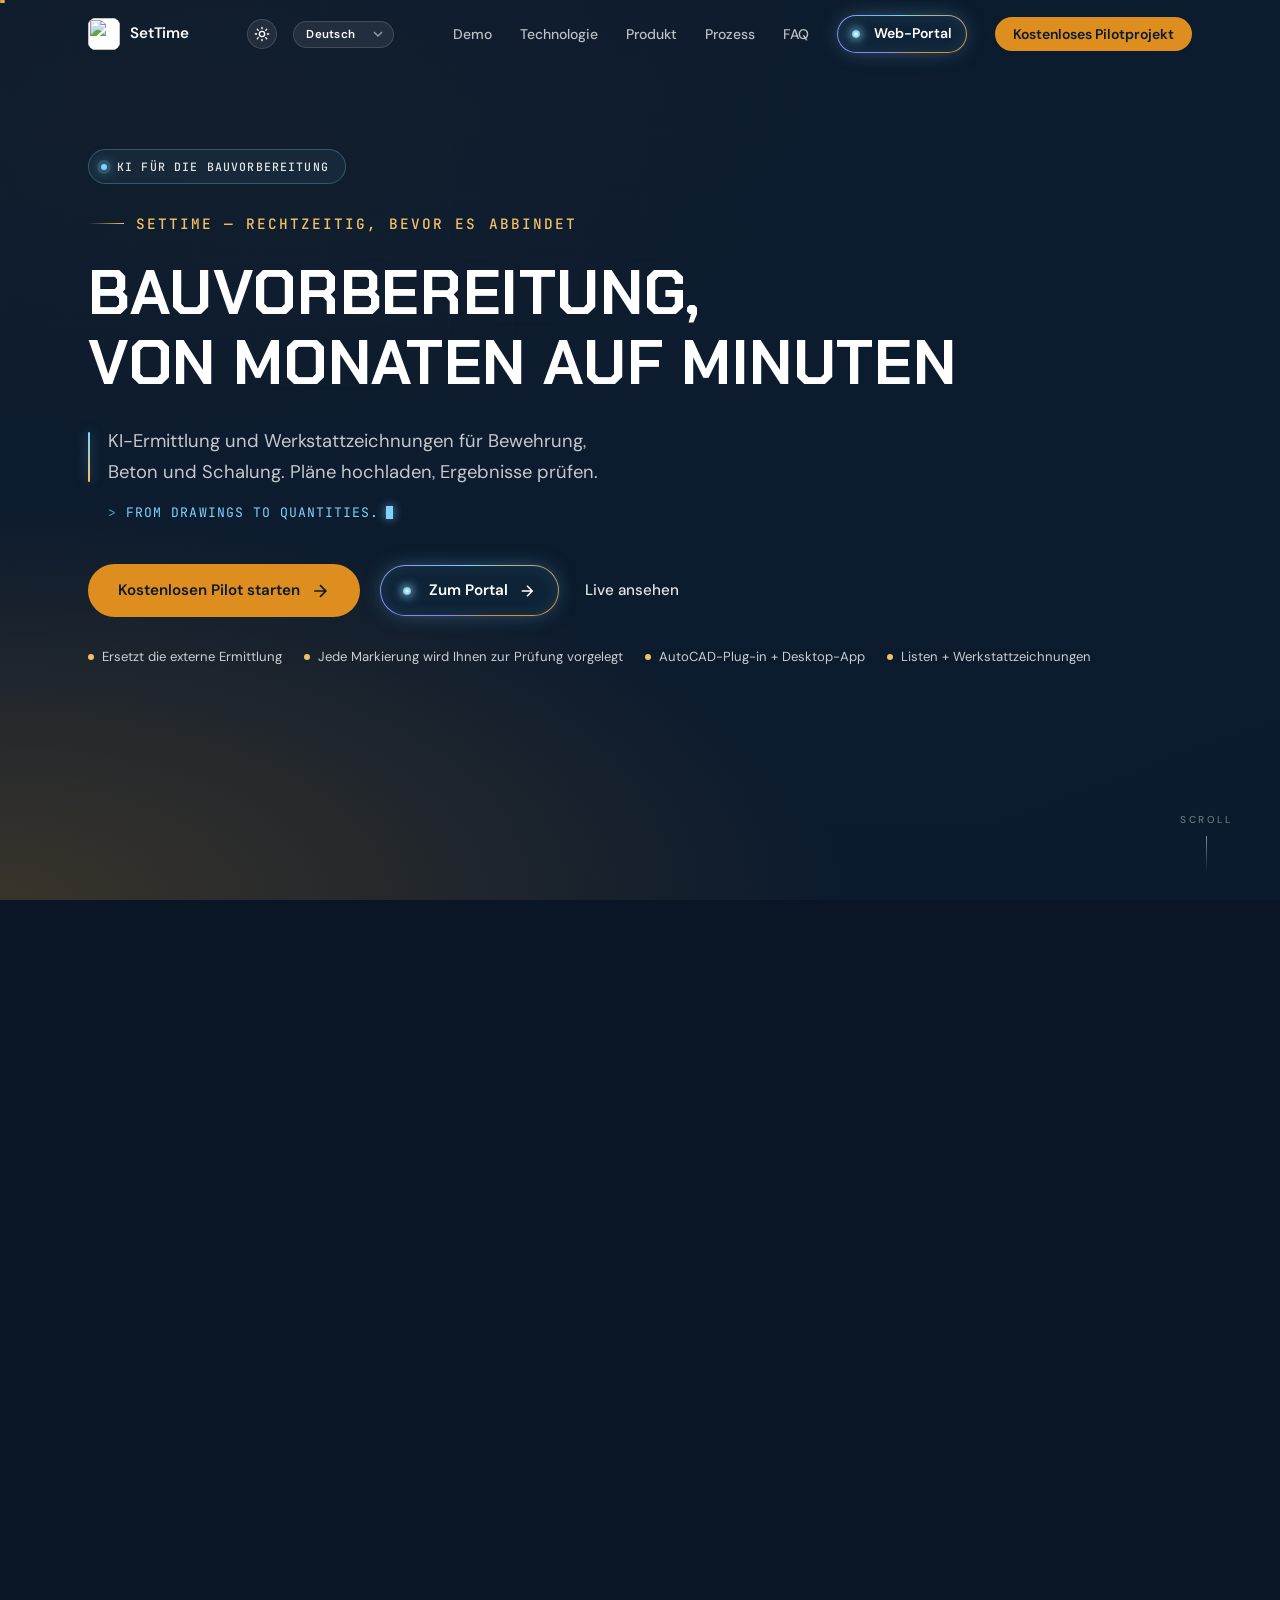
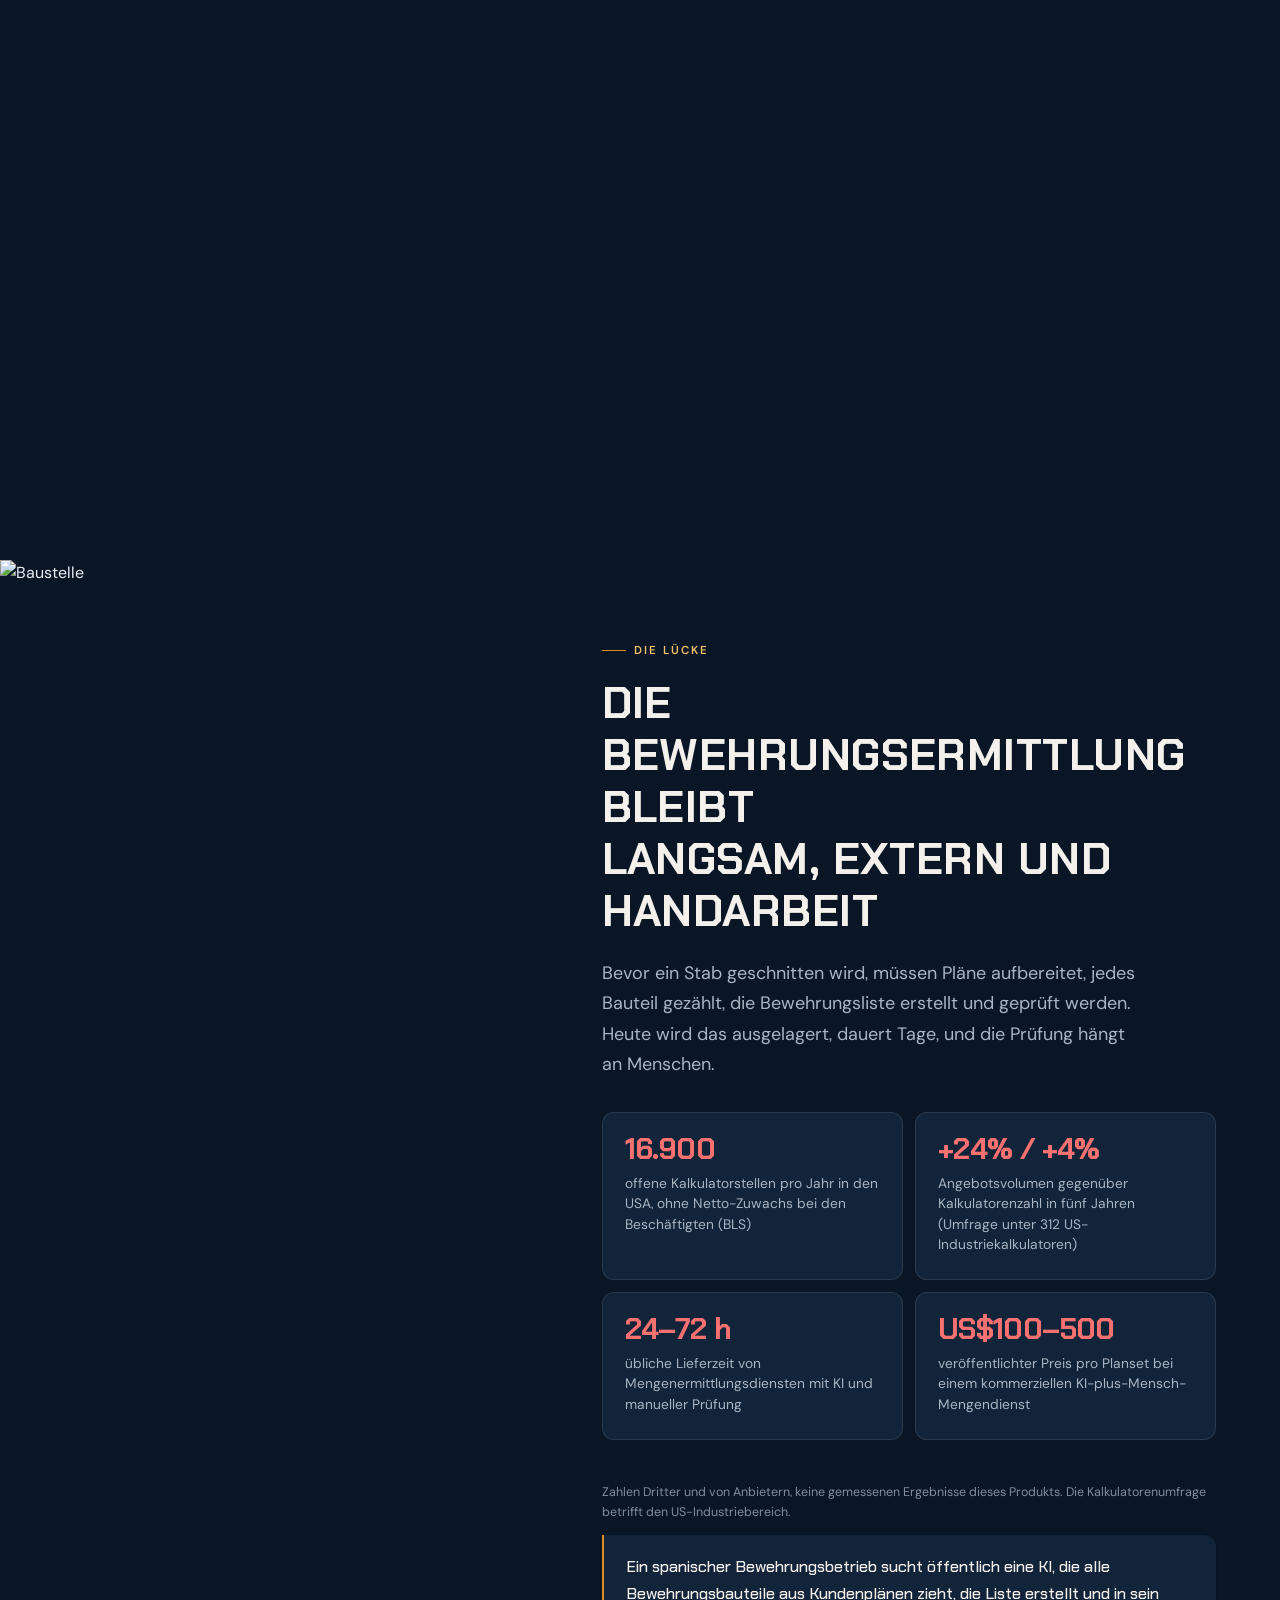
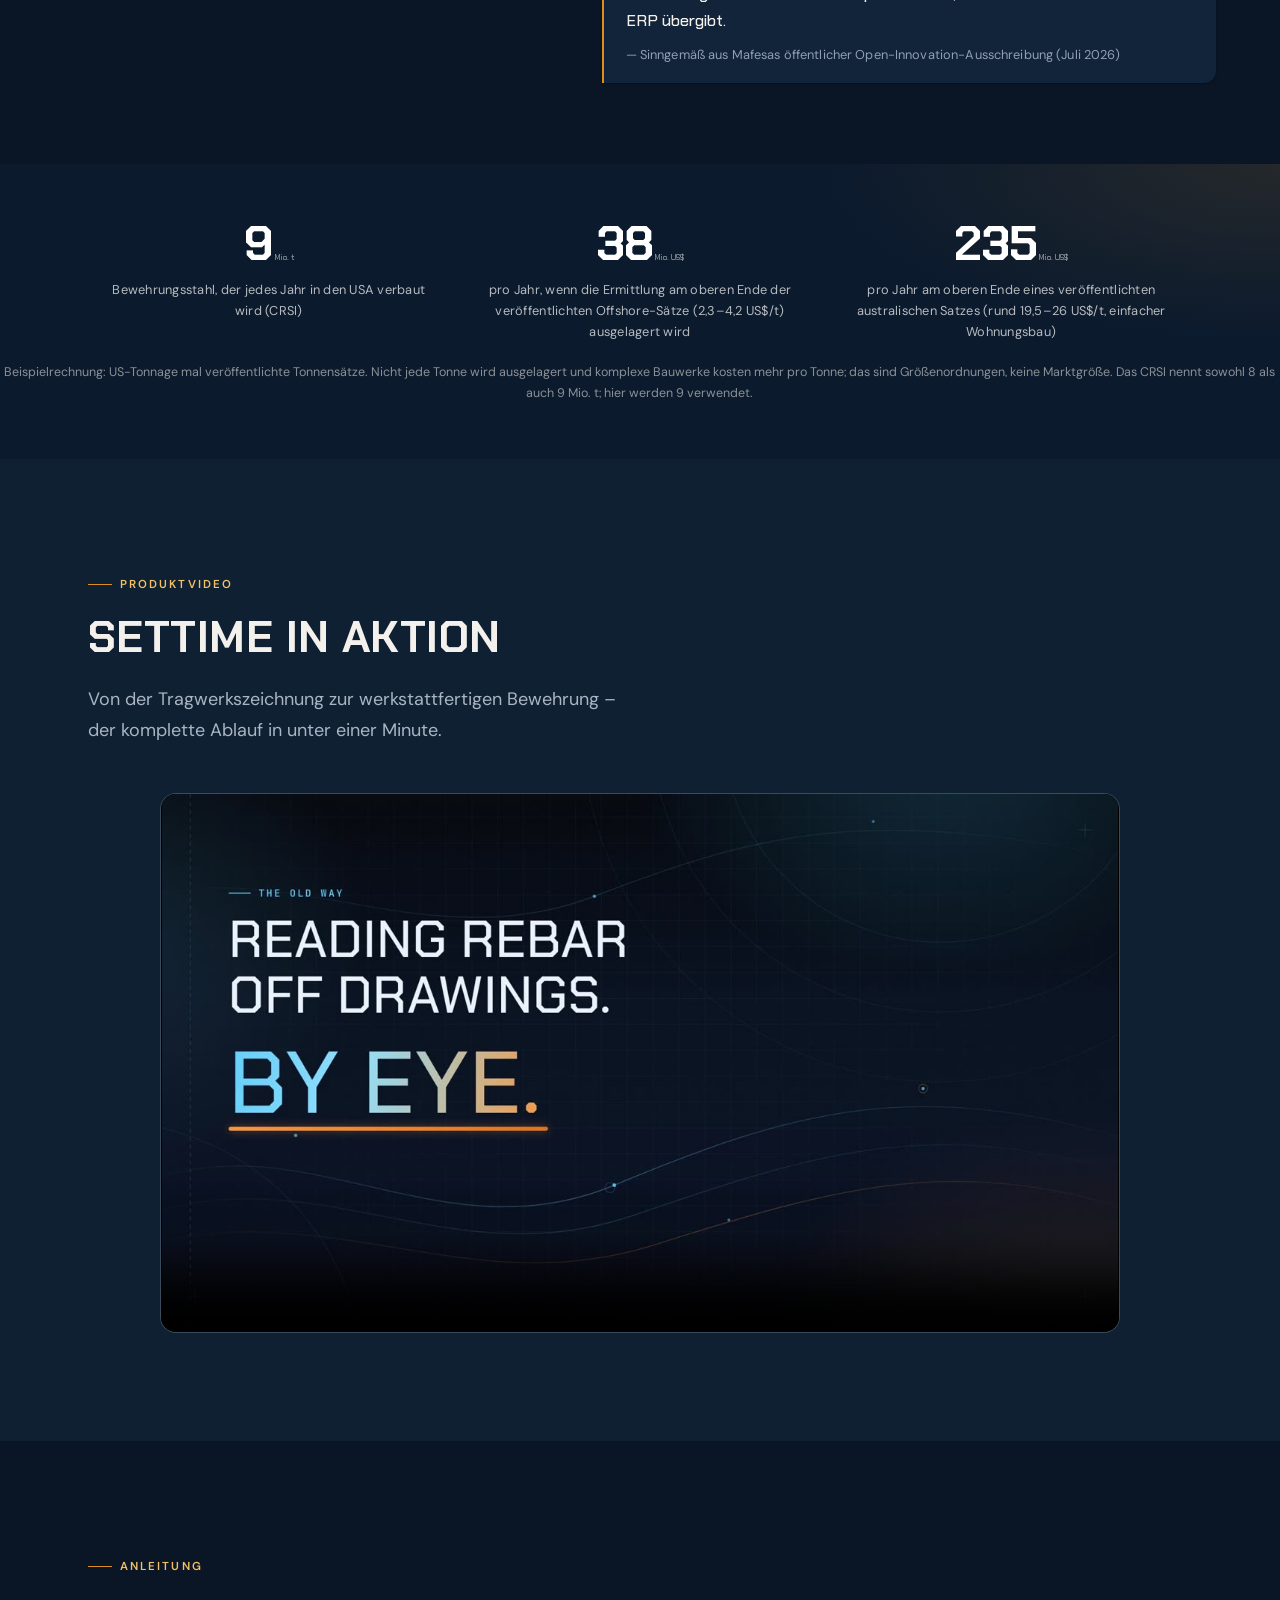
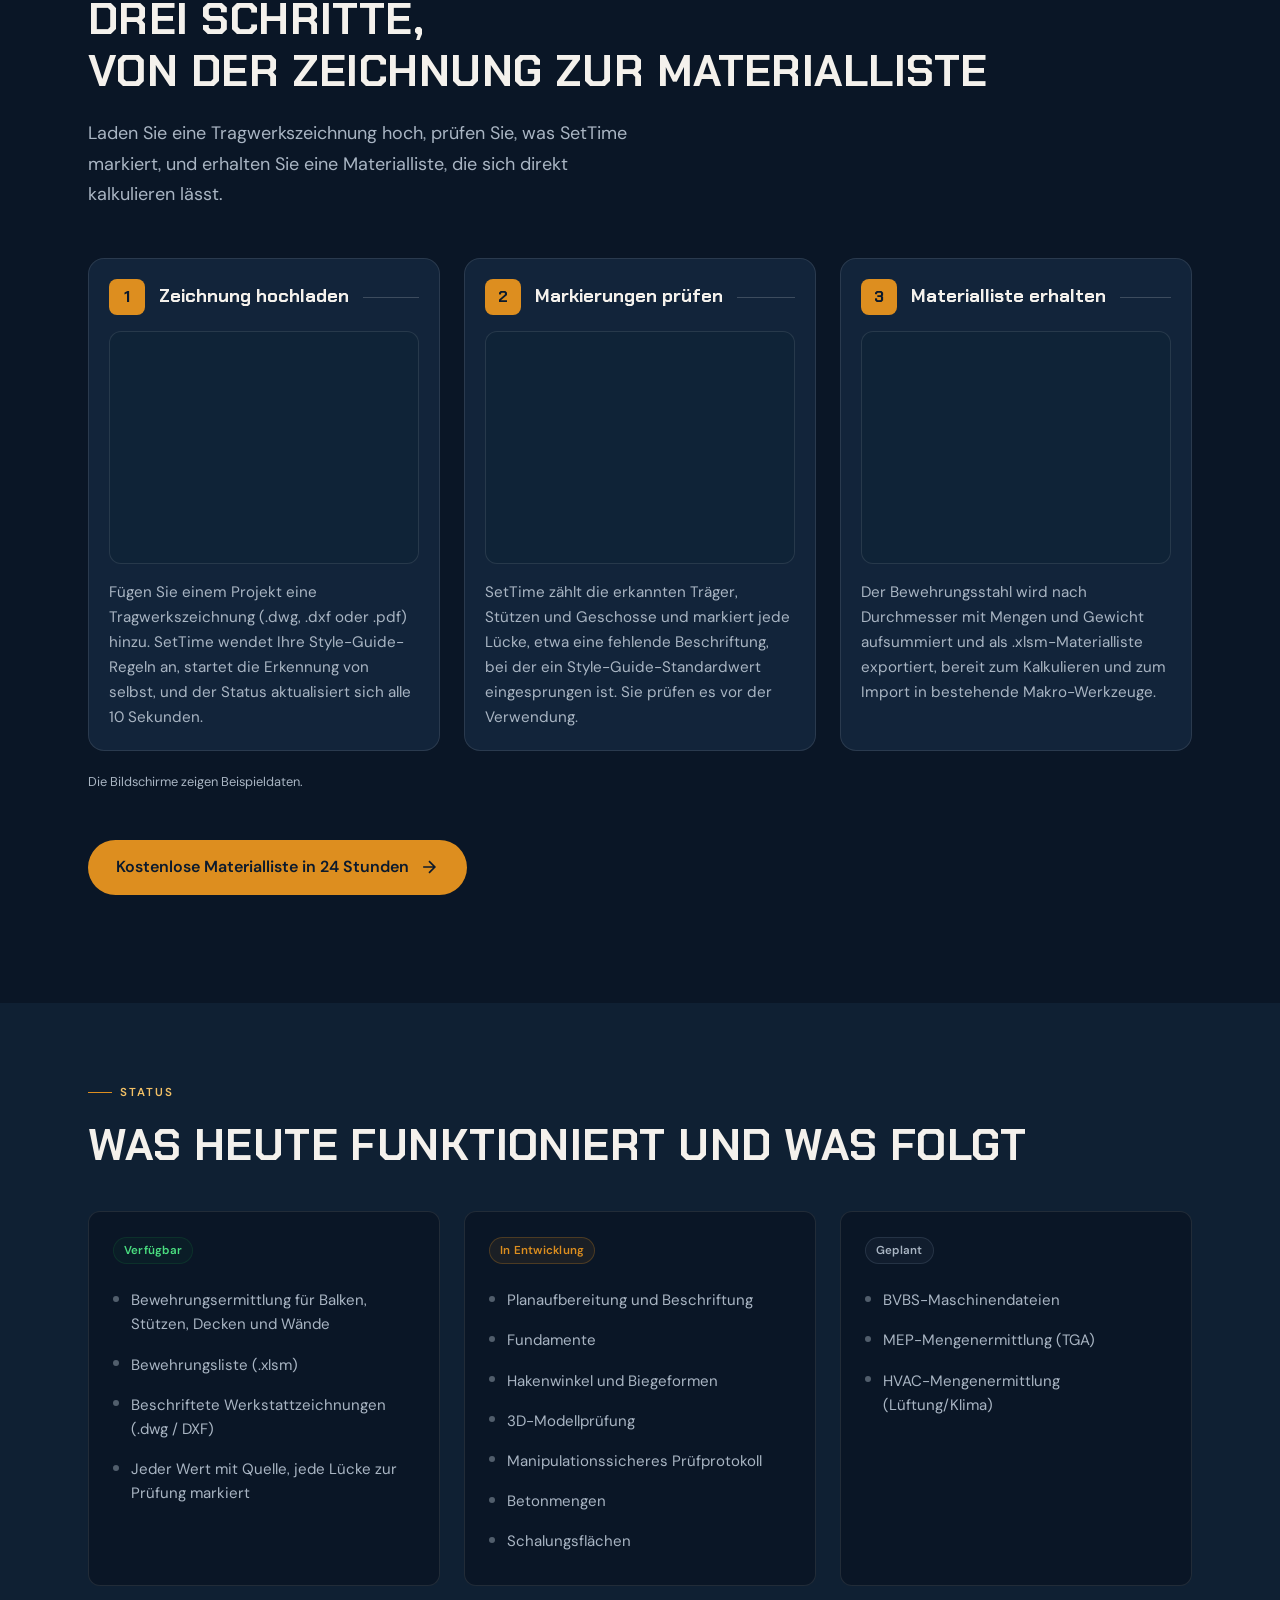
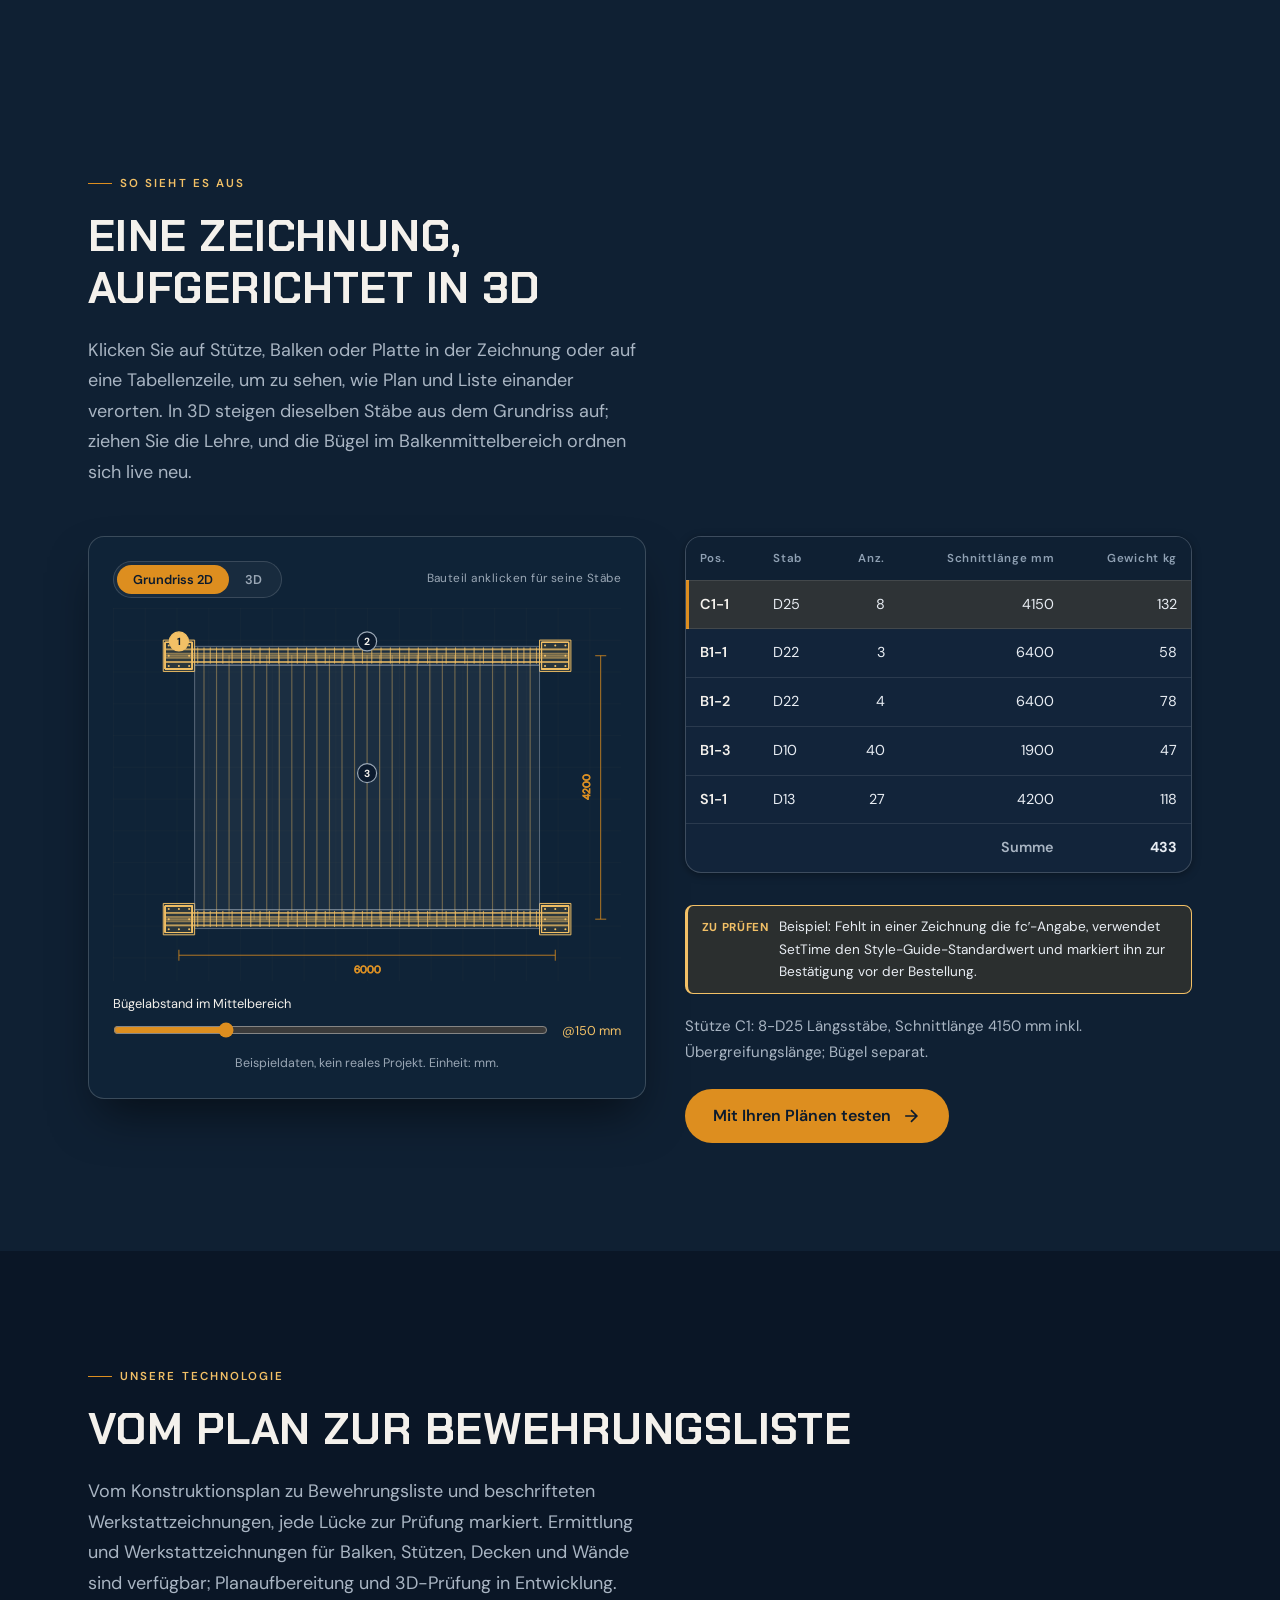
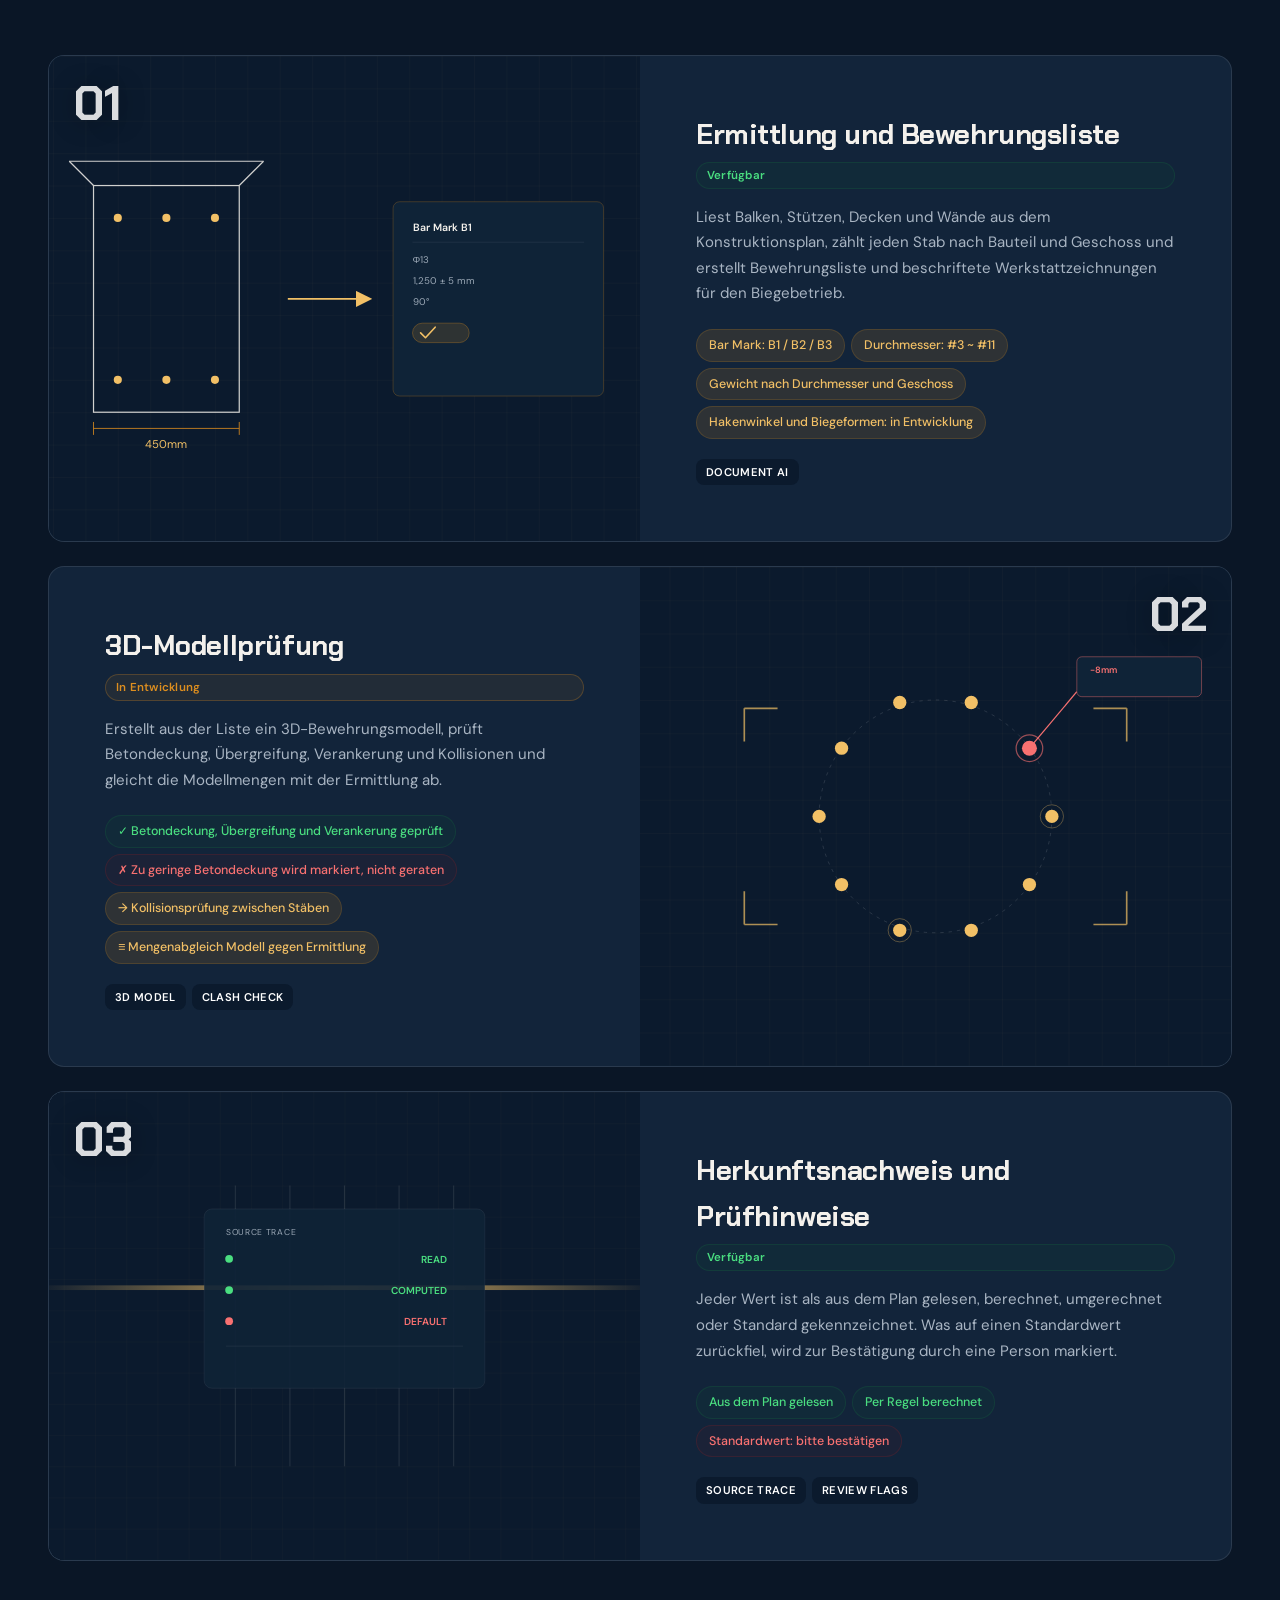
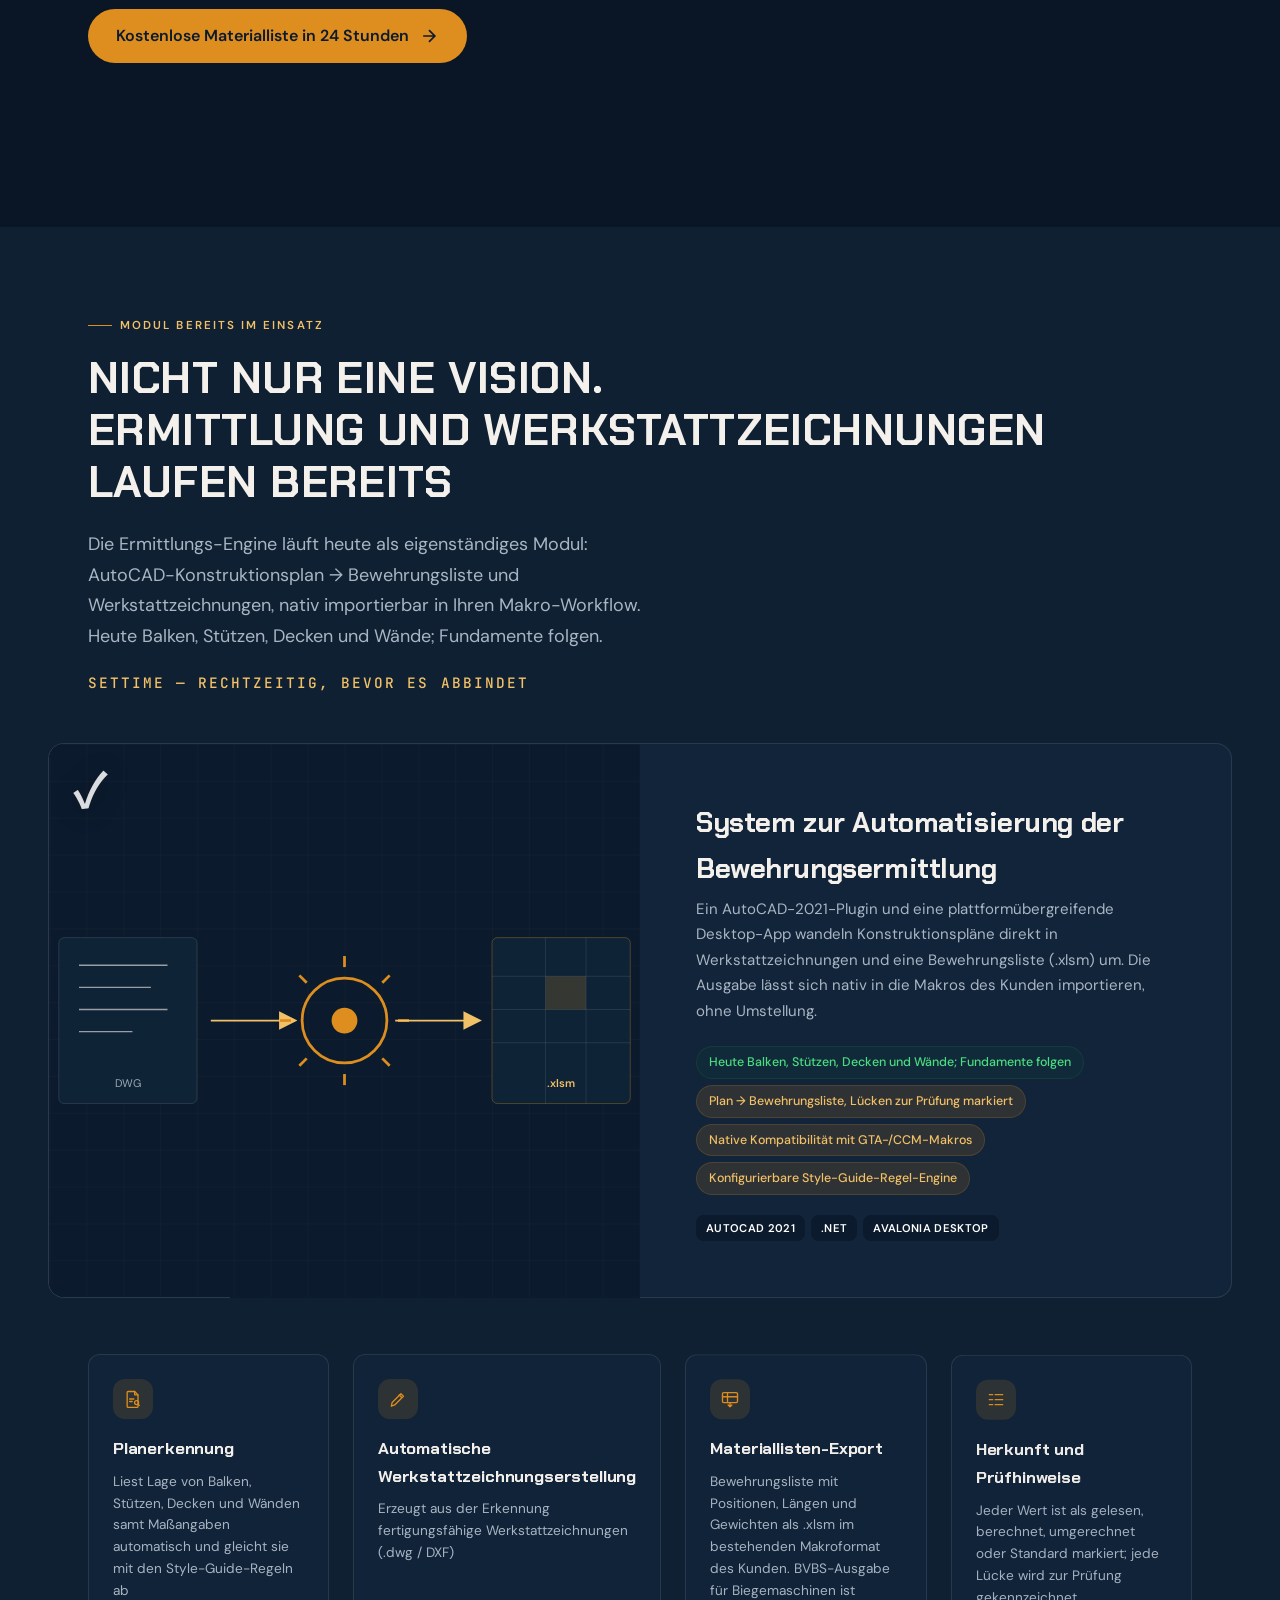
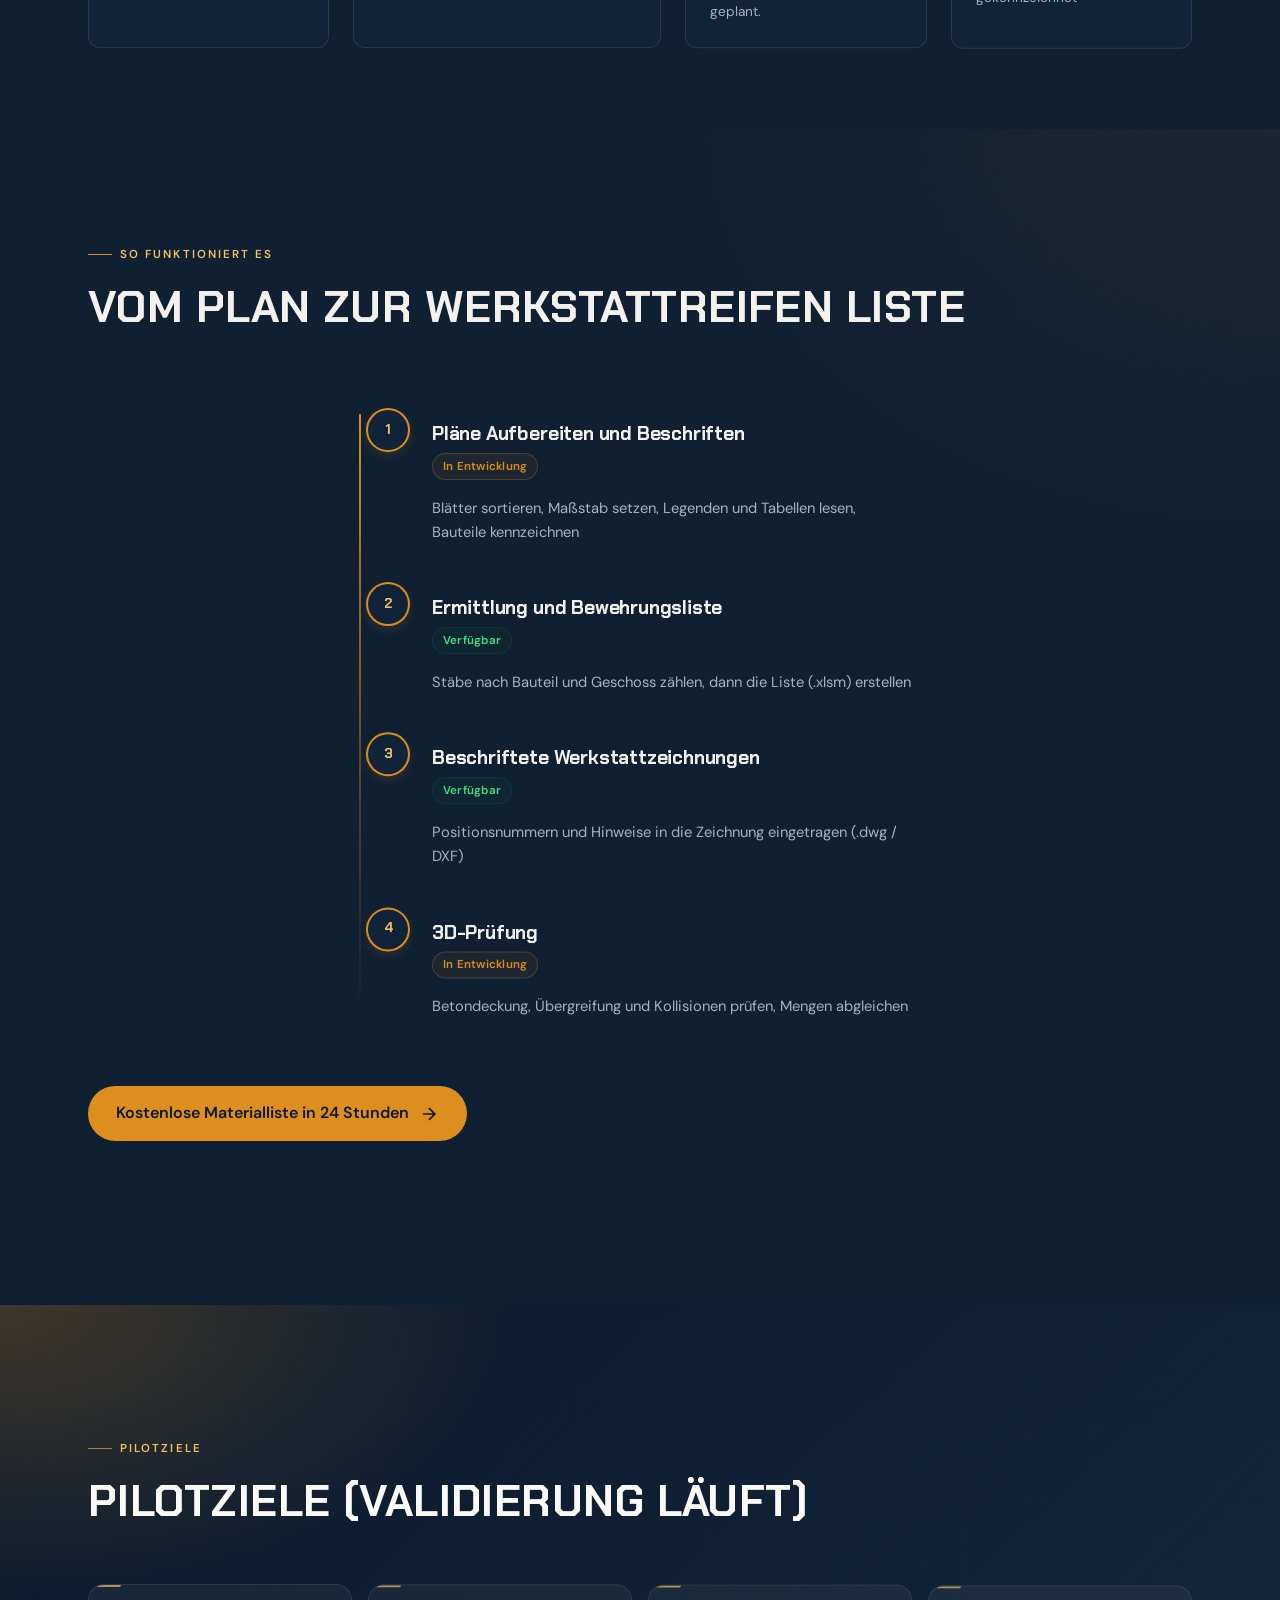
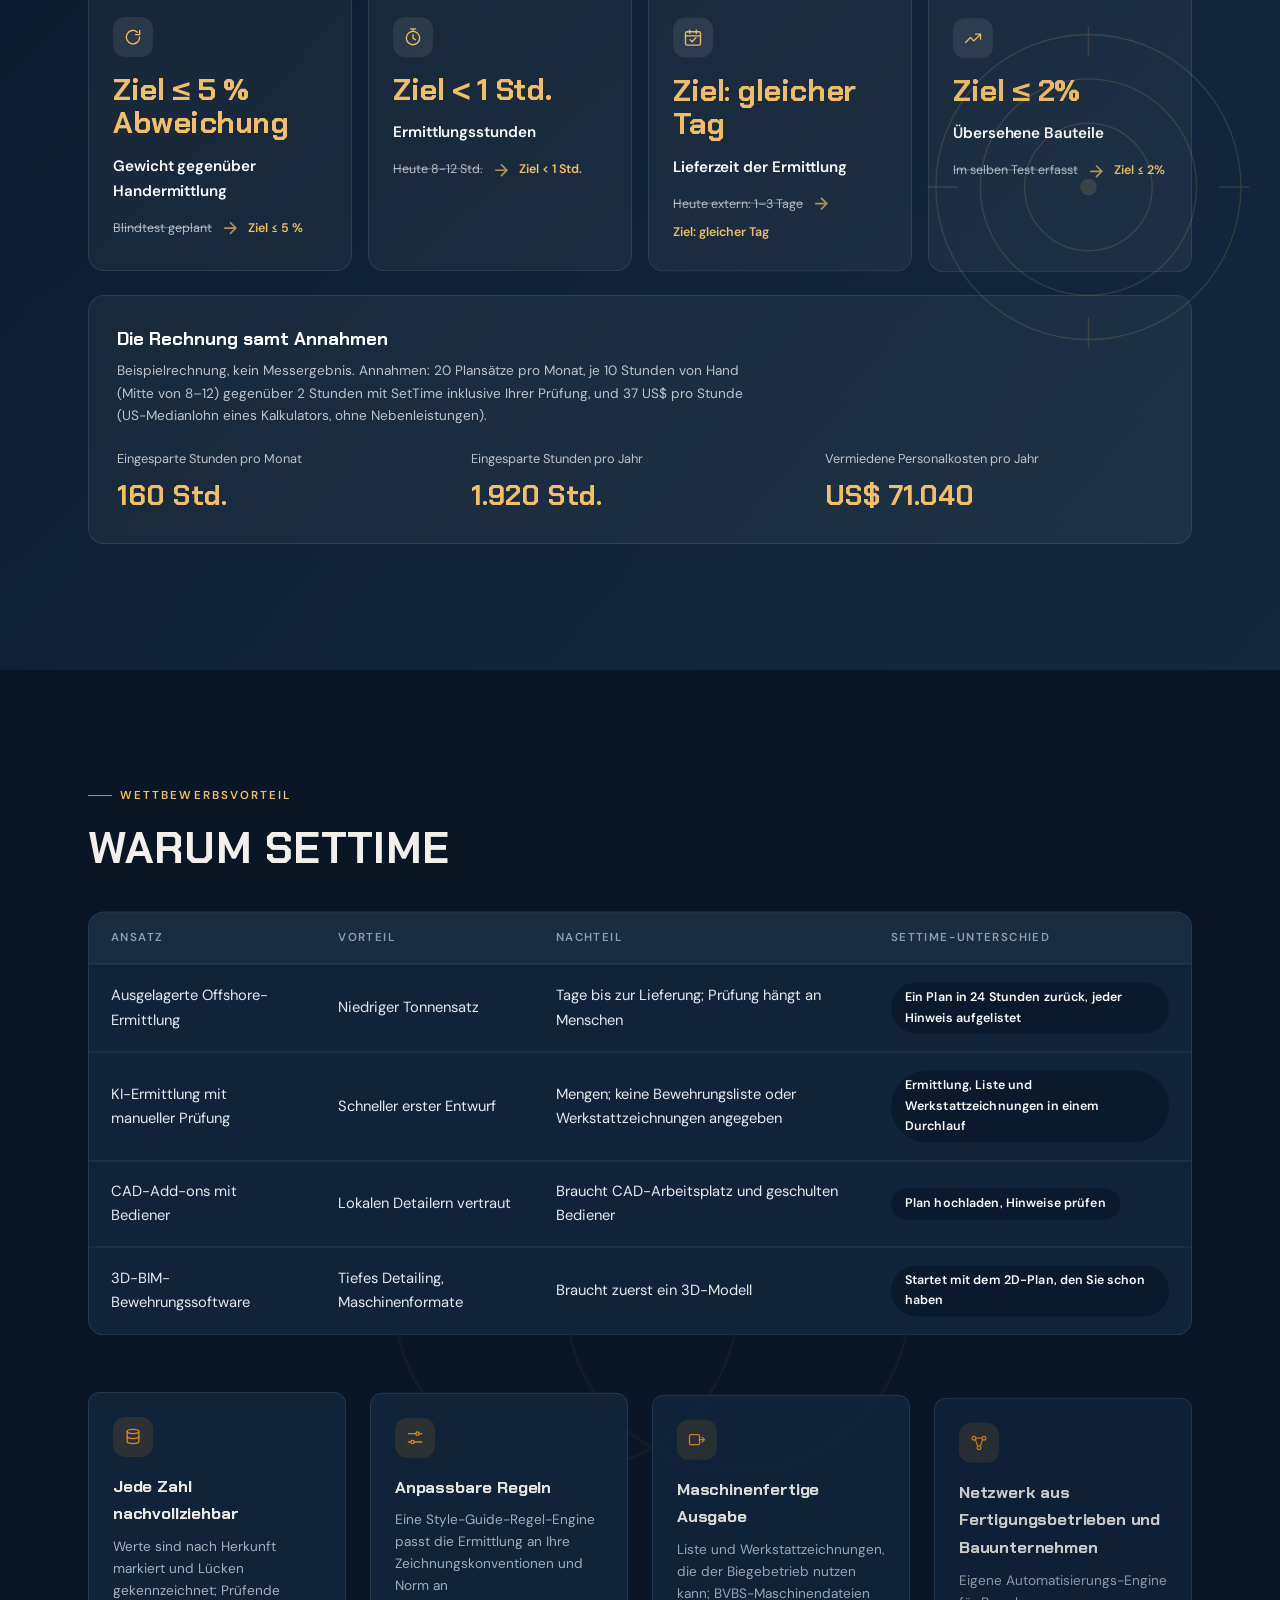
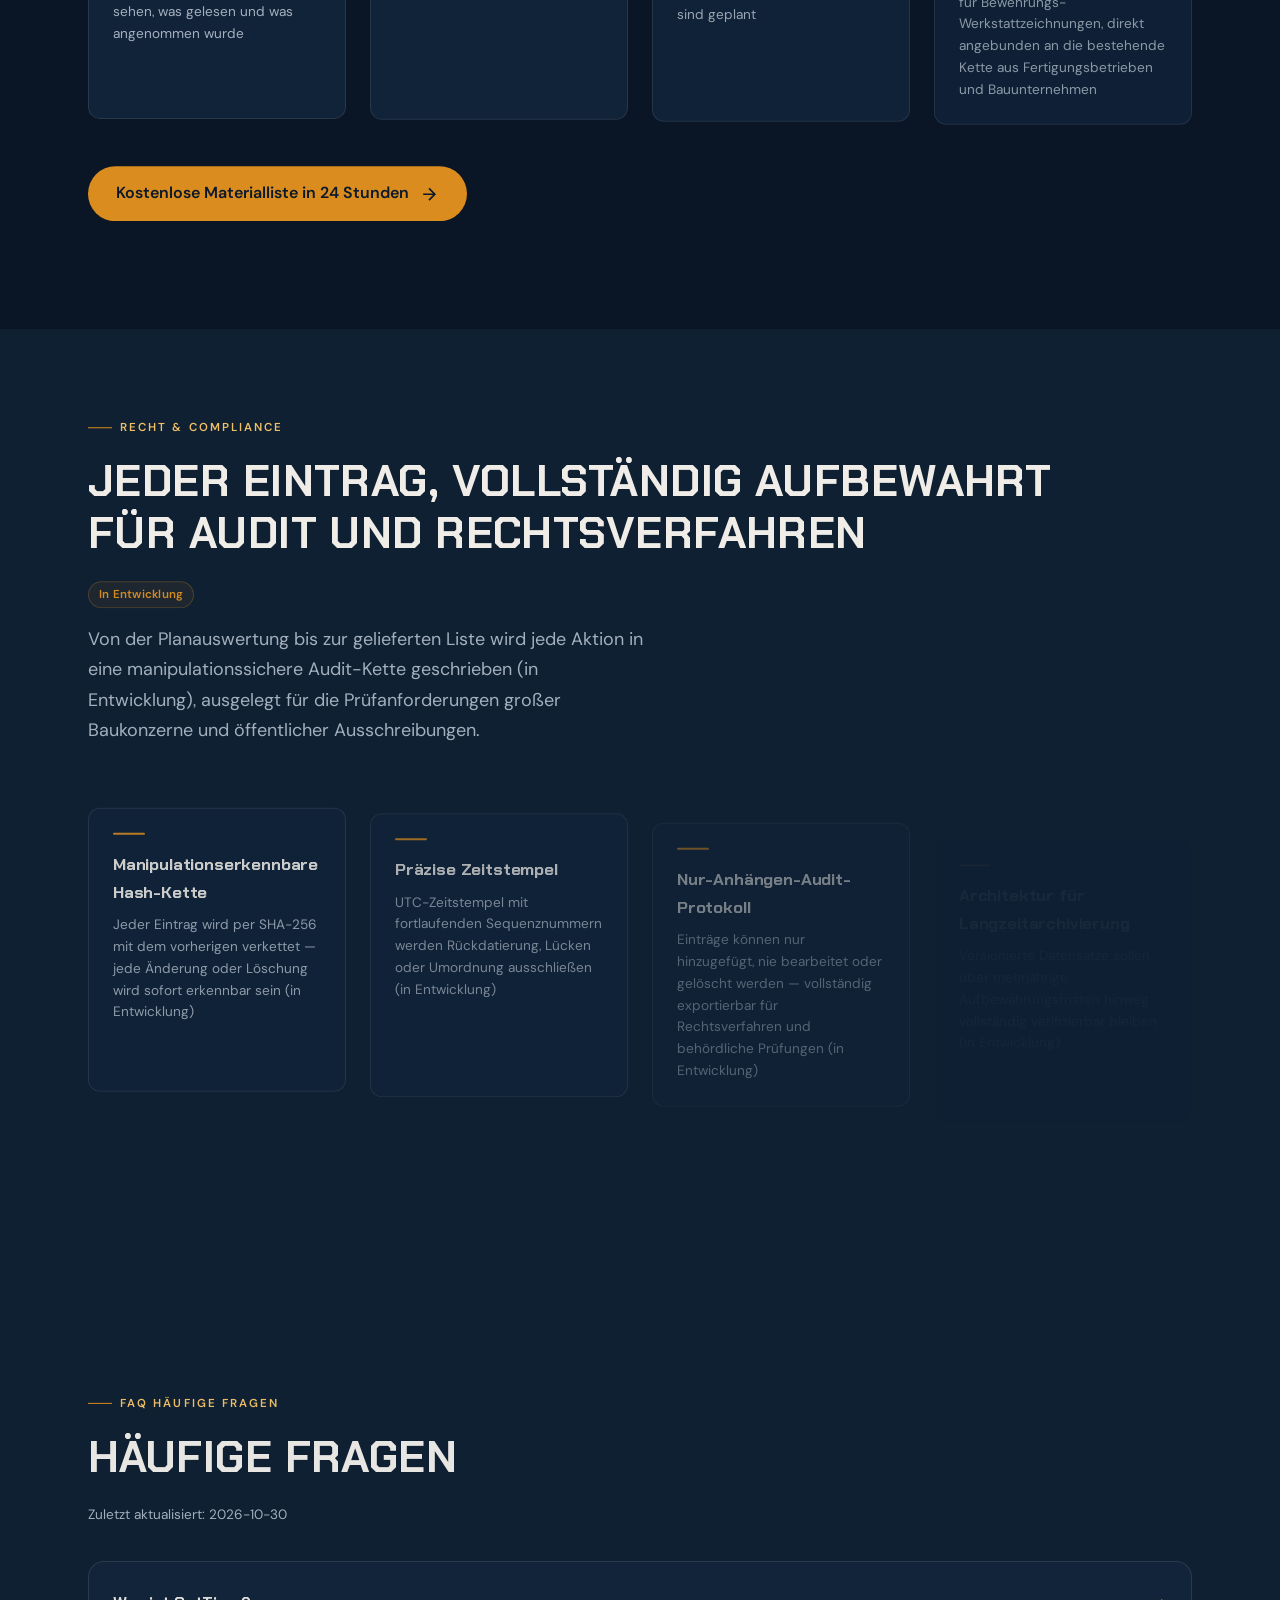
==== commit 440050ee: "FAQ answers and llms.txt Q&A describe SetTime as AI preconstruction What-is and what-can-it-do answe" ====
--- a/de/index.html
+++ b/de/index.html
@@ -287,7 +287,7 @@
             "name": "Was ist SetTime?",
             "acceptedAnswer": {
               "@type": "Answer",
-              "text": "SetTime ist die Bewehrungsermittlungs-Software von Kairos.ai und soll das externe Kalkulationsteam ersetzen: Plan rein, Bewehrungsliste und beschriftete Werkstattzeichnungen raus. Für Balken, Stützen, Decken und Wände verfügbar; Planaufbereitung, Fundamente und 3D-Prüfung in Entwicklung; BVBS-Ausgabe geplant."
+              "text": "SetTime ist die KI-Software von Kairos.ai für die Bauvorbereitung (Preconstruction) in Betrieben: Sie bringt die Ermittlung von Monaten auf Minuten und soll das externe Kalkulationsteam ersetzen. Die Bewehrungsermittlung ist für Balken, Stützen, Decken und Wände verfügbar: Plan rein, Bewehrungsliste und beschriftete Werkstattzeichnungen raus. Beton- und Schalungsmengen, Planaufbereitung, Fundamente und 3D-Prüfung sind in Entwicklung; MEP- und HVAC-Mengenermittlung sowie BVBS-Ausgabe sind geplant."
             }
           },
           {
@@ -295,7 +295,7 @@
             "name": "Was kann SetTime heute schon?",
             "acceptedAnswer": {
               "@type": "Answer",
-              "text": "Jetzt verfügbar: ein AutoCAD-2021-Plugin plus plattformübergreifende Desktop-App, die Pläne von Balken, Stützen, Decken und Wänden in eine Bewehrungsliste (.xlsm) und Werkstattzeichnungen (.dwg / DXF) umwandelt, jeder Wert nach Herkunft markiert, Lücken zur Prüfung gekennzeichnet. In Entwicklung: Planaufbereitung und Beschriftung, Fundamente, Biegewinkel und Hakenformen, 3D-Modellprüfung und die manipulationssichere Audit-Kette. Geplant: BVBS-Ausgabe."
+              "text": "Jetzt verfügbar (Bewehrung): ein AutoCAD-2021-Plugin plus plattformübergreifende Desktop-App, die Pläne von Balken, Stützen, Decken und Wänden in eine Bewehrungsliste (.xlsm) und Werkstattzeichnungen (.dwg / DXF) umwandelt, jeder Wert nach Herkunft markiert, Lücken zur Prüfung gekennzeichnet. In Entwicklung: Beton- und Schalungsmengen, Planaufbereitung und Beschriftung, Fundamente, Biegewinkel und Hakenformen, 3D-Modellprüfung und die manipulationssichere Audit-Kette. Geplant: MEP- und HVAC-Mengenermittlung, BVBS-Ausgabe."
             }
           },
           {
@@ -1181,11 +1181,11 @@
       <div class="faq-list">
         <details class="faq-item fade-in" data-delay="2">
           <summary data-i18n="faq.q1.q">Was ist SetTime?</summary>
-          <p data-i18n="faq.q1.a">SetTime ist die Bewehrungsermittlungs-Software von Kairos.ai und soll das externe Kalkulationsteam ersetzen: Plan rein, Bewehrungsliste und beschriftete Werkstattzeichnungen raus. Für Balken, Stützen, Decken und Wände verfügbar; Planaufbereitung, Fundamente und 3D-Prüfung in Entwicklung; BVBS-Ausgabe geplant.</p>
+          <p data-i18n="faq.q1.a">SetTime ist die KI-Software von Kairos.ai für die Bauvorbereitung (Preconstruction) in Betrieben: Sie bringt die Ermittlung von Monaten auf Minuten und soll das externe Kalkulationsteam ersetzen. Die Bewehrungsermittlung ist für Balken, Stützen, Decken und Wände verfügbar: Plan rein, Bewehrungsliste und beschriftete Werkstattzeichnungen raus. Beton- und Schalungsmengen, Planaufbereitung, Fundamente und 3D-Prüfung sind in Entwicklung; MEP- und HVAC-Mengenermittlung sowie BVBS-Ausgabe sind geplant.</p>
         </details>
         <details class="faq-item fade-in" data-delay="3">
           <summary data-i18n="faq.q2.q">Was kann SetTime heute schon?</summary>
-          <p data-i18n="faq.q2.a">Jetzt verfügbar: ein AutoCAD-2021-Plugin plus plattformübergreifende Desktop-App, die Pläne von Balken, Stützen, Decken und Wänden in eine Bewehrungsliste (.xlsm) und Werkstattzeichnungen (.dwg / DXF) umwandelt, jeder Wert nach Herkunft markiert, Lücken zur Prüfung gekennzeichnet. In Entwicklung: Planaufbereitung und Beschriftung, Fundamente, Biegewinkel und Hakenformen, 3D-Modellprüfung und die manipulationssichere Audit-Kette. Geplant: BVBS-Ausgabe.</p>
+          <p data-i18n="faq.q2.a">Jetzt verfügbar (Bewehrung): ein AutoCAD-2021-Plugin plus plattformübergreifende Desktop-App, die Pläne von Balken, Stützen, Decken und Wänden in eine Bewehrungsliste (.xlsm) und Werkstattzeichnungen (.dwg / DXF) umwandelt, jeder Wert nach Herkunft markiert, Lücken zur Prüfung gekennzeichnet. In Entwicklung: Beton- und Schalungsmengen, Planaufbereitung und Beschriftung, Fundamente, Biegewinkel und Hakenformen, 3D-Modellprüfung und die manipulationssichere Audit-Kette. Geplant: MEP- und HVAC-Mengenermittlung, BVBS-Ausgabe.</p>
         </details>
         <details class="faq-item fade-in" data-delay="4">
           <summary data-i18n="faq.q3.q">Für wen ist SetTime gedacht?</summary>
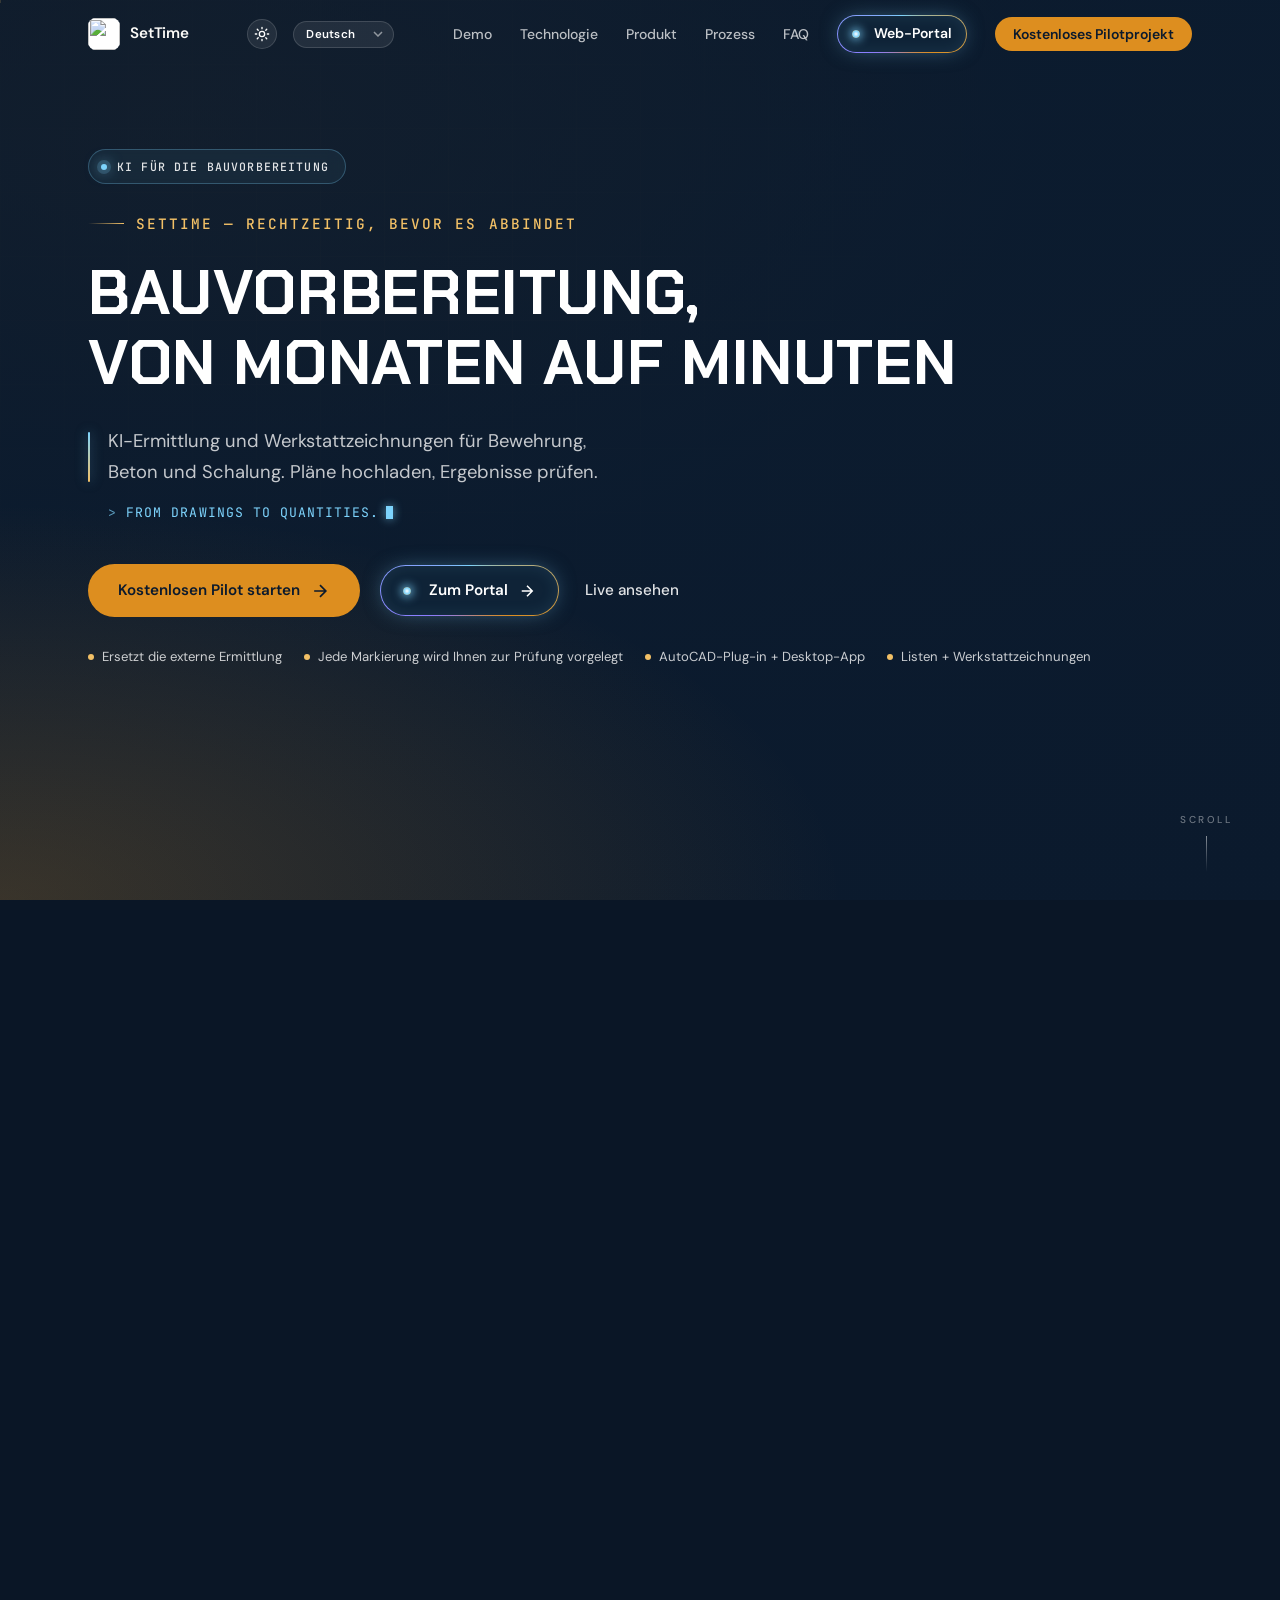
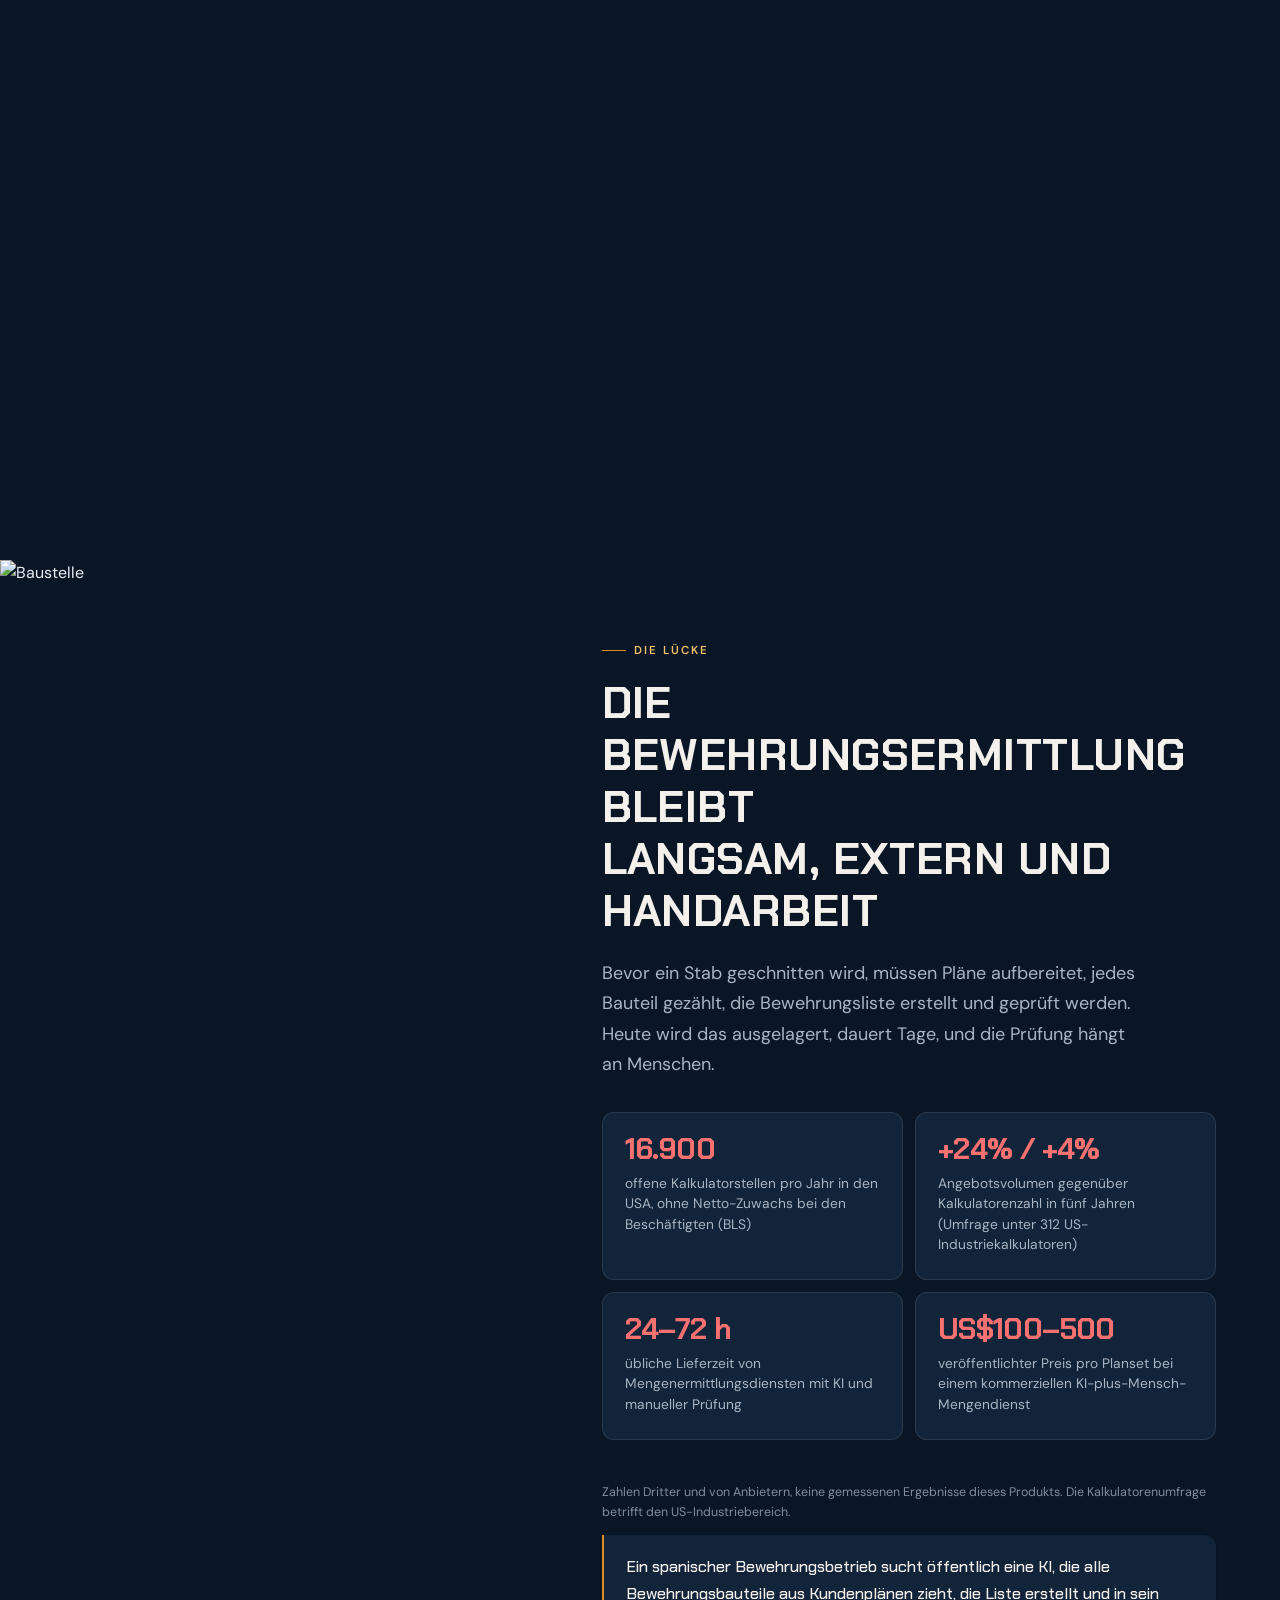
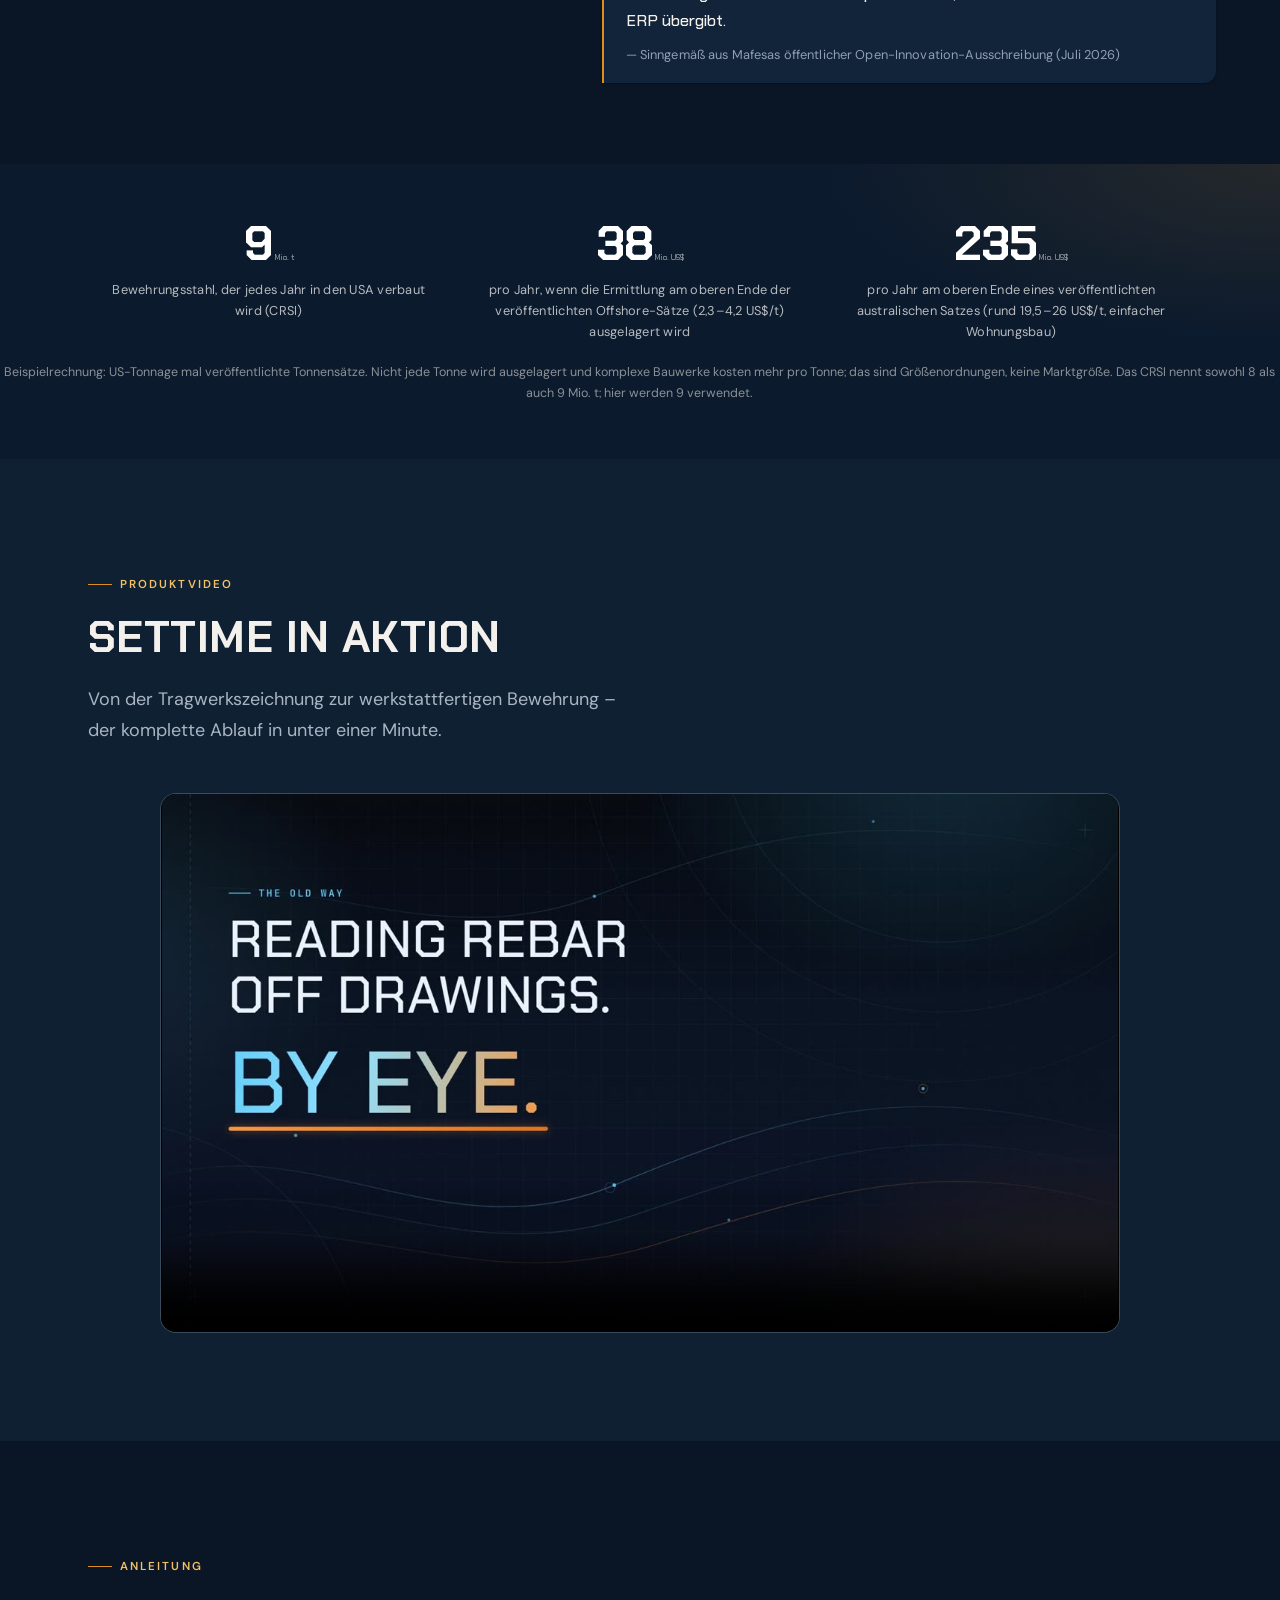
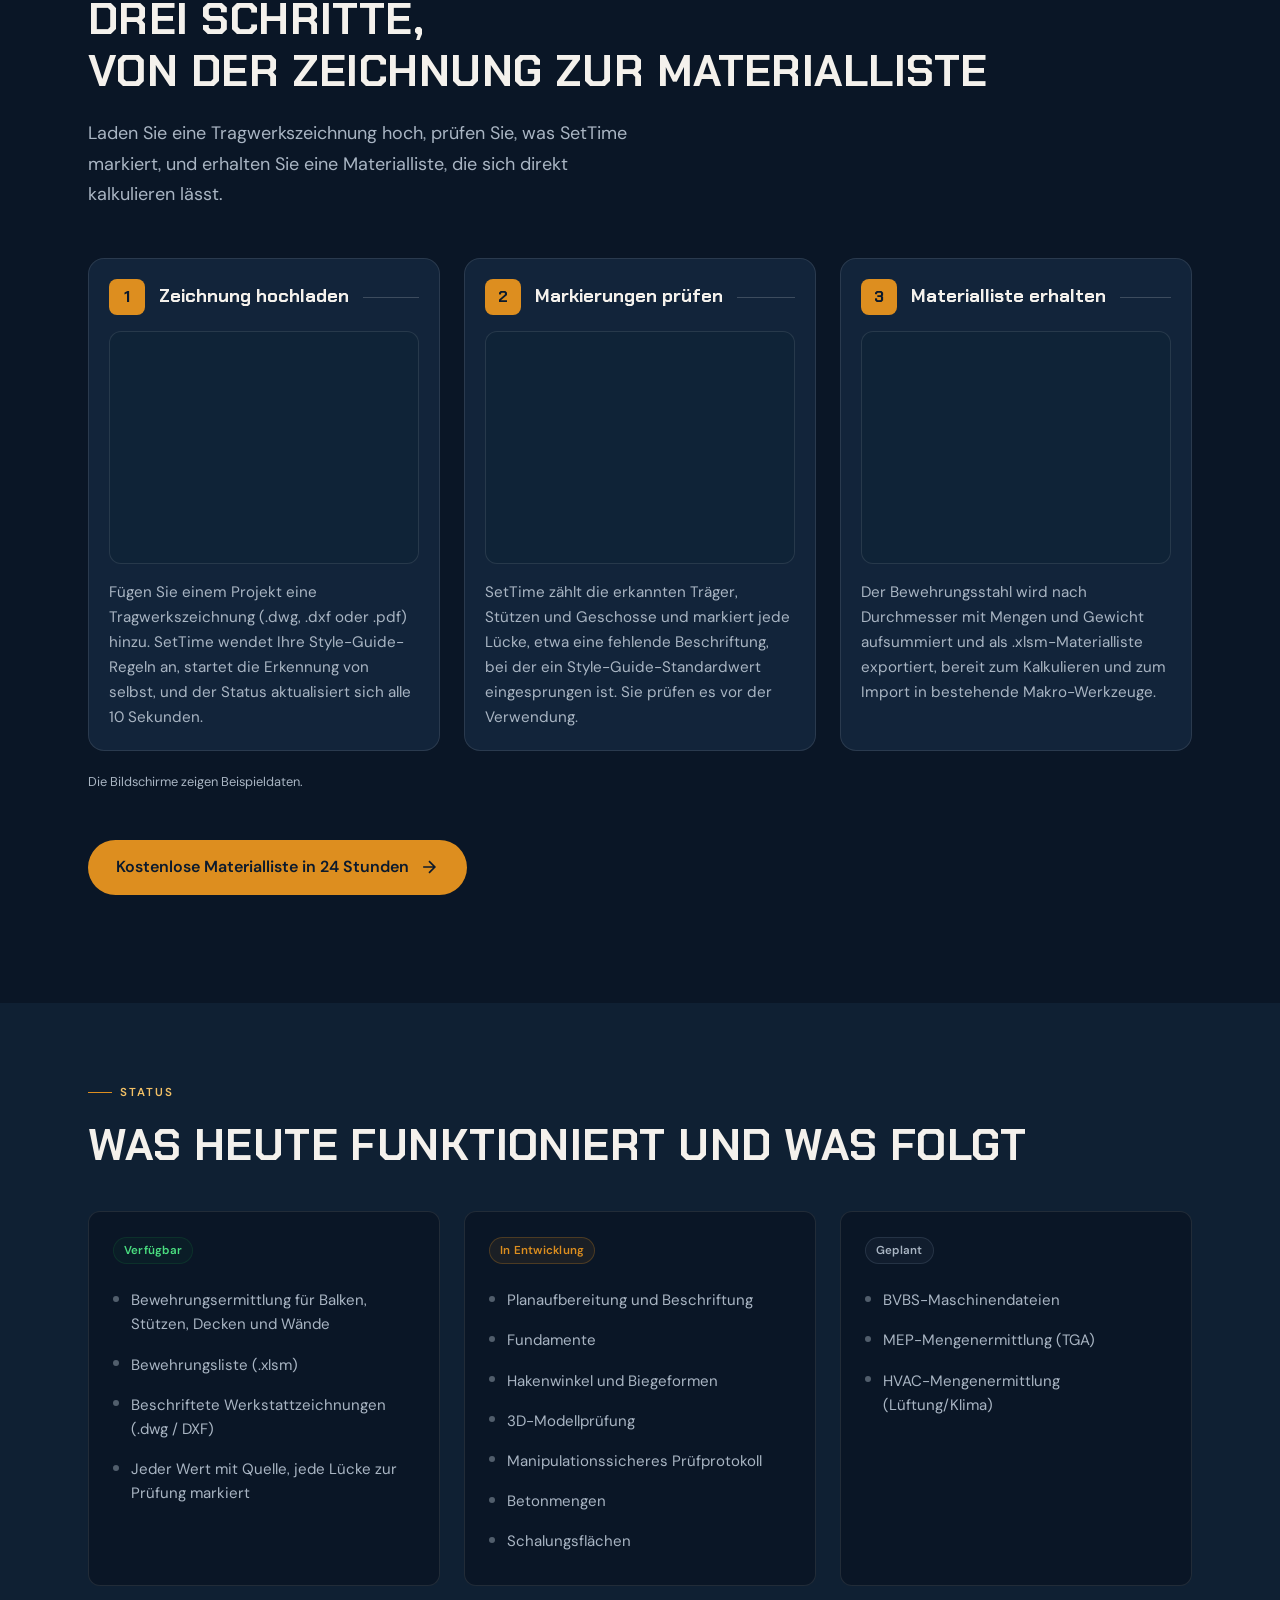
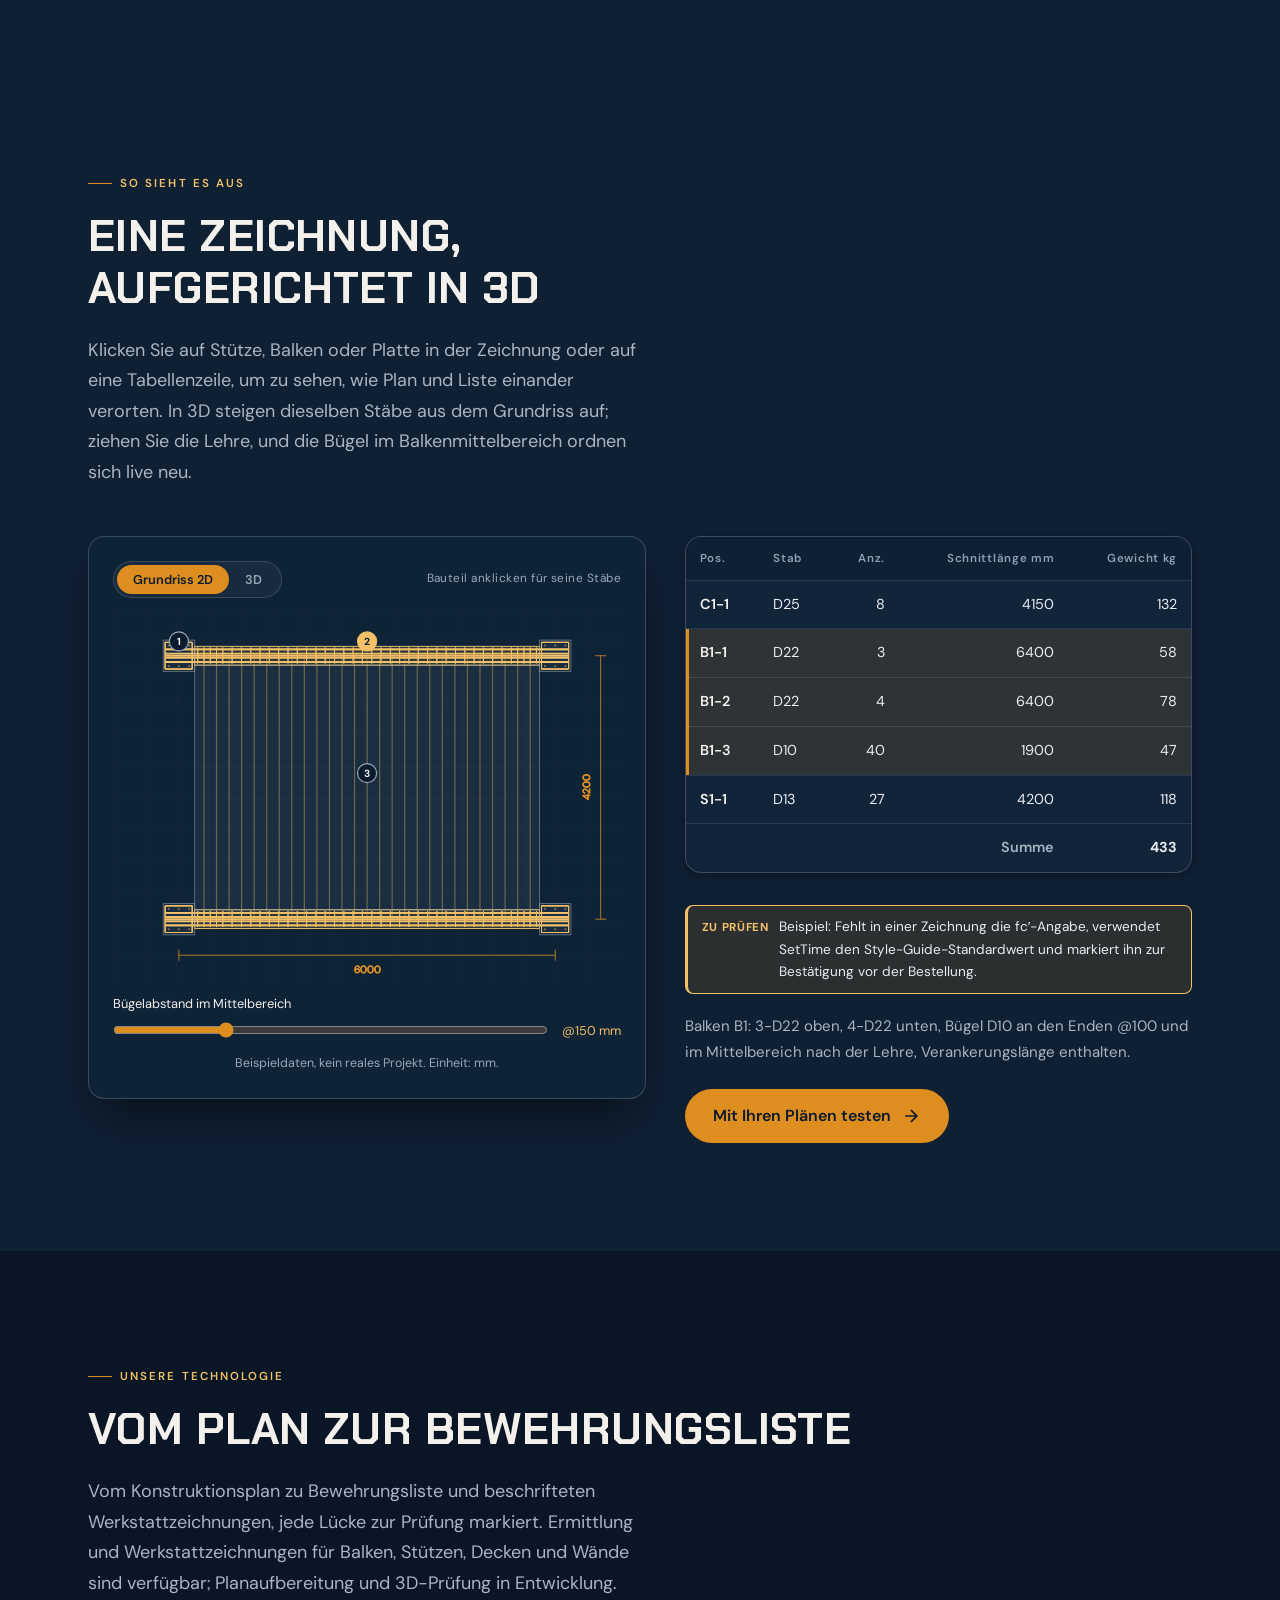
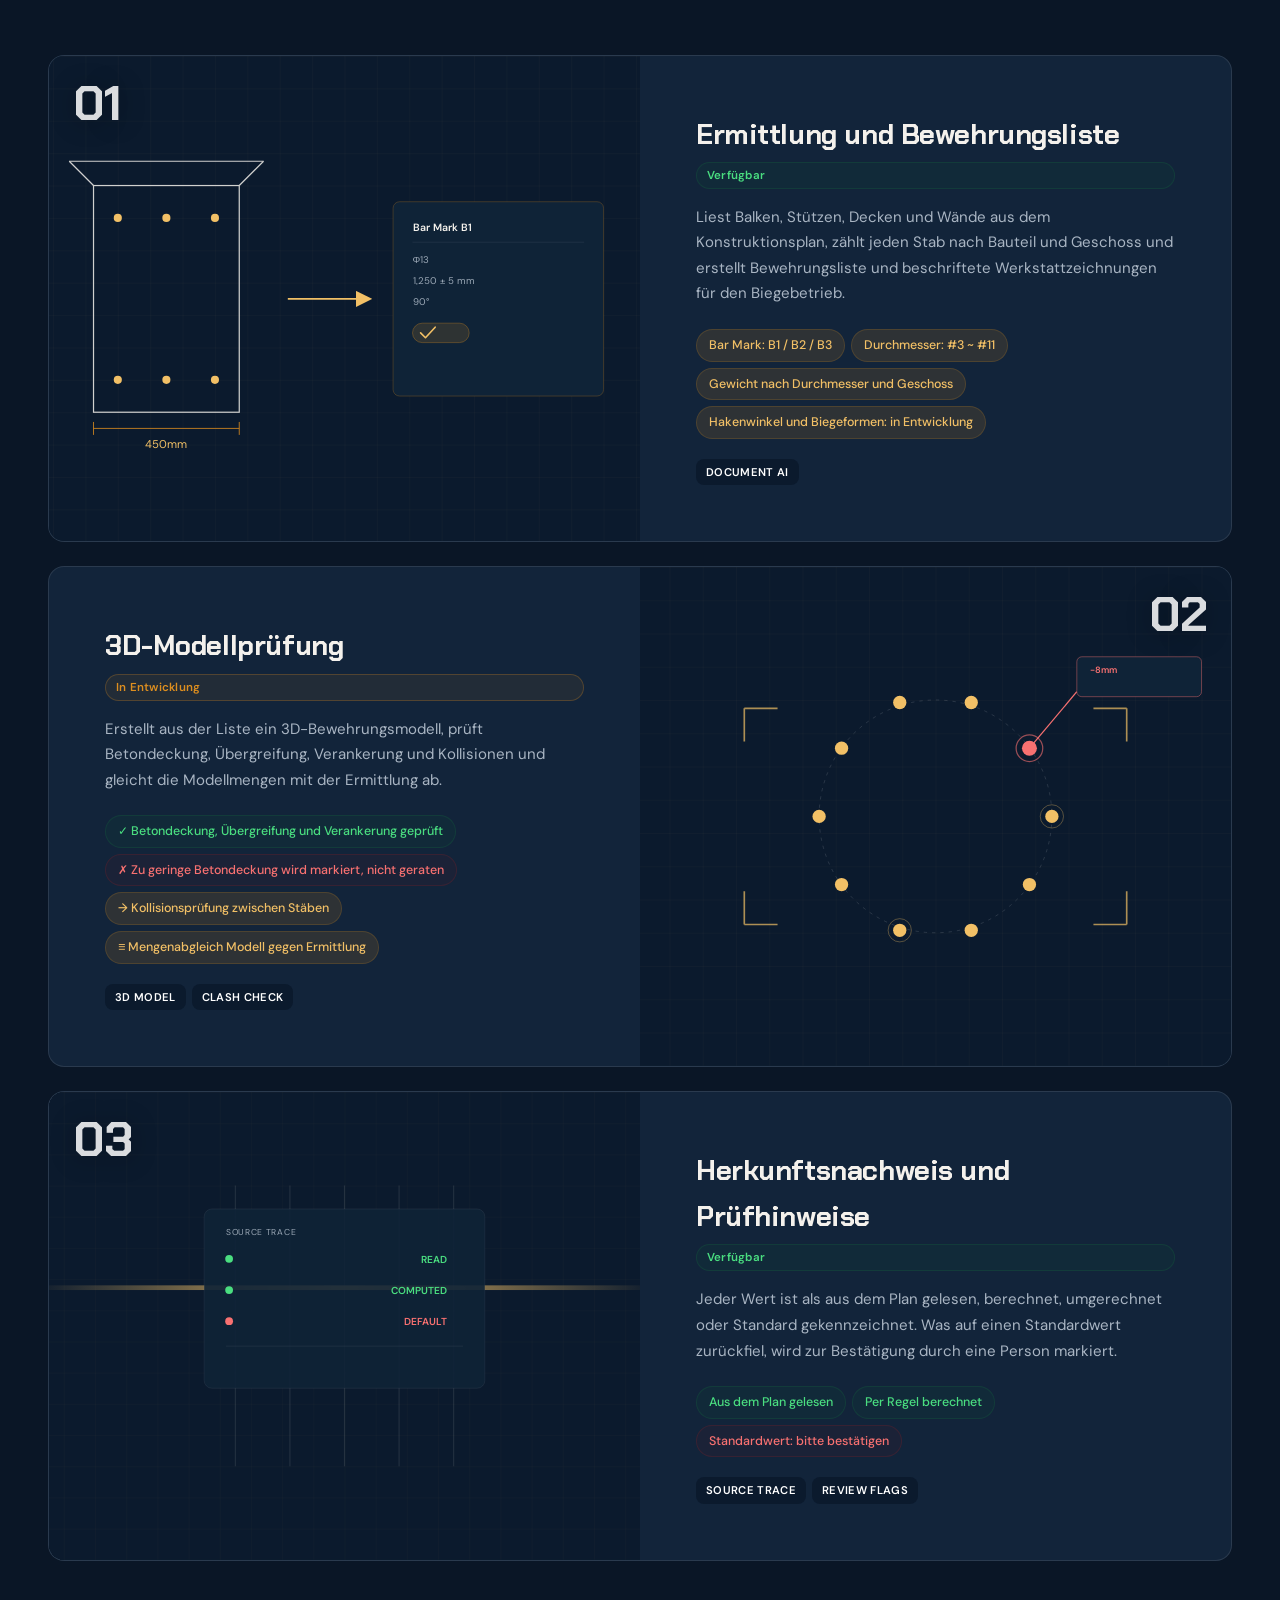
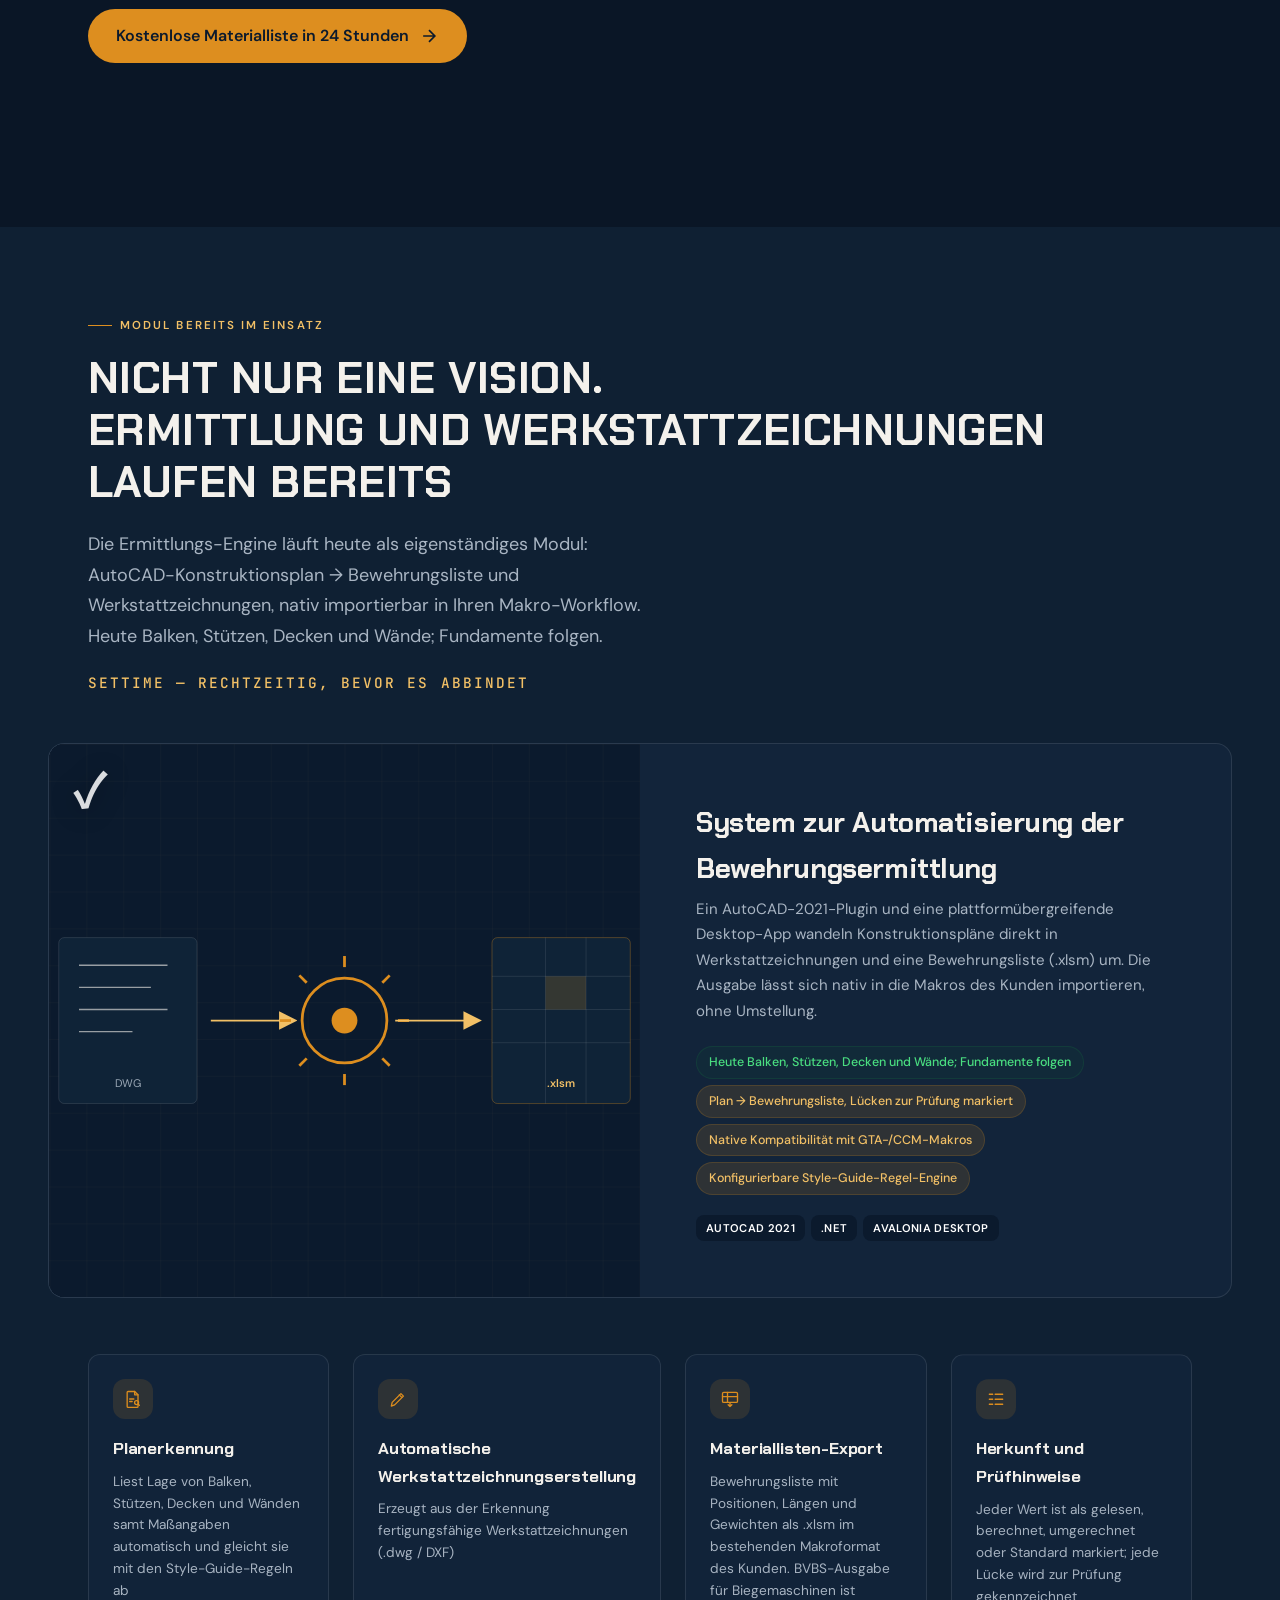
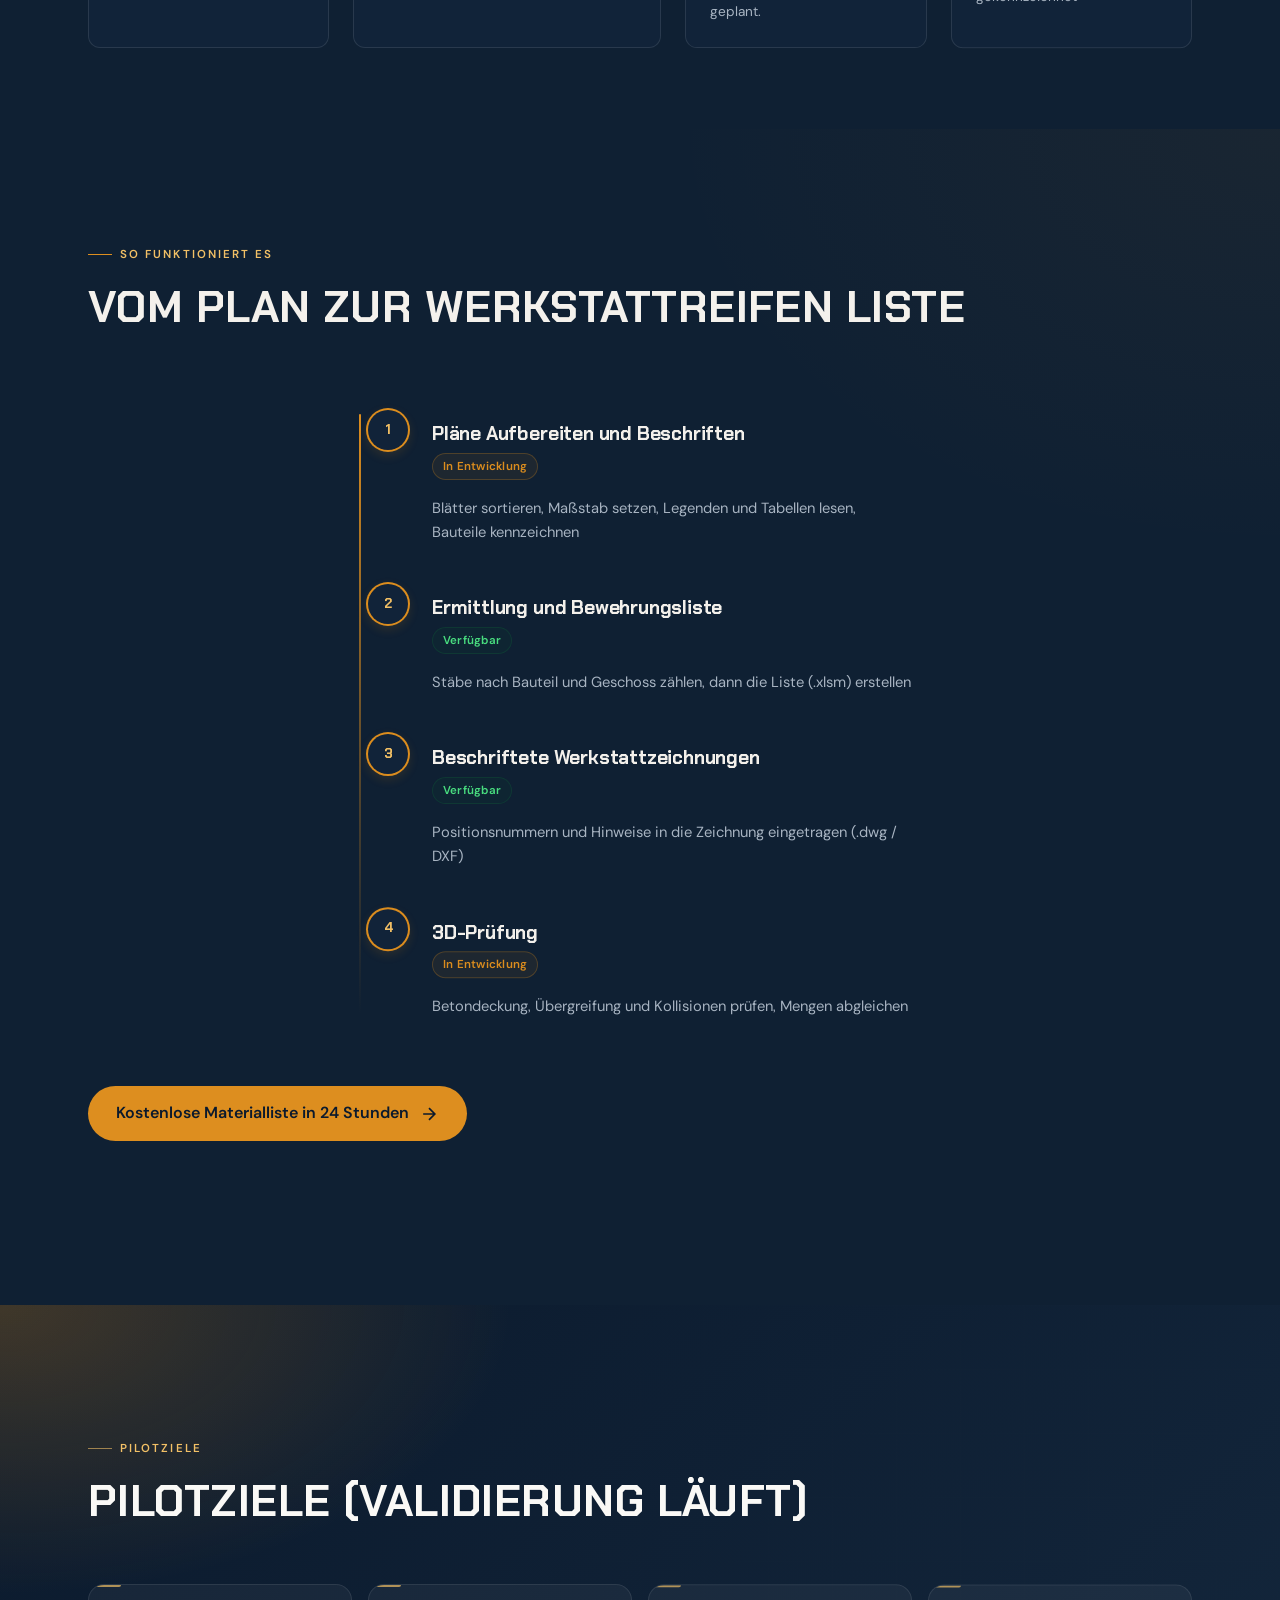
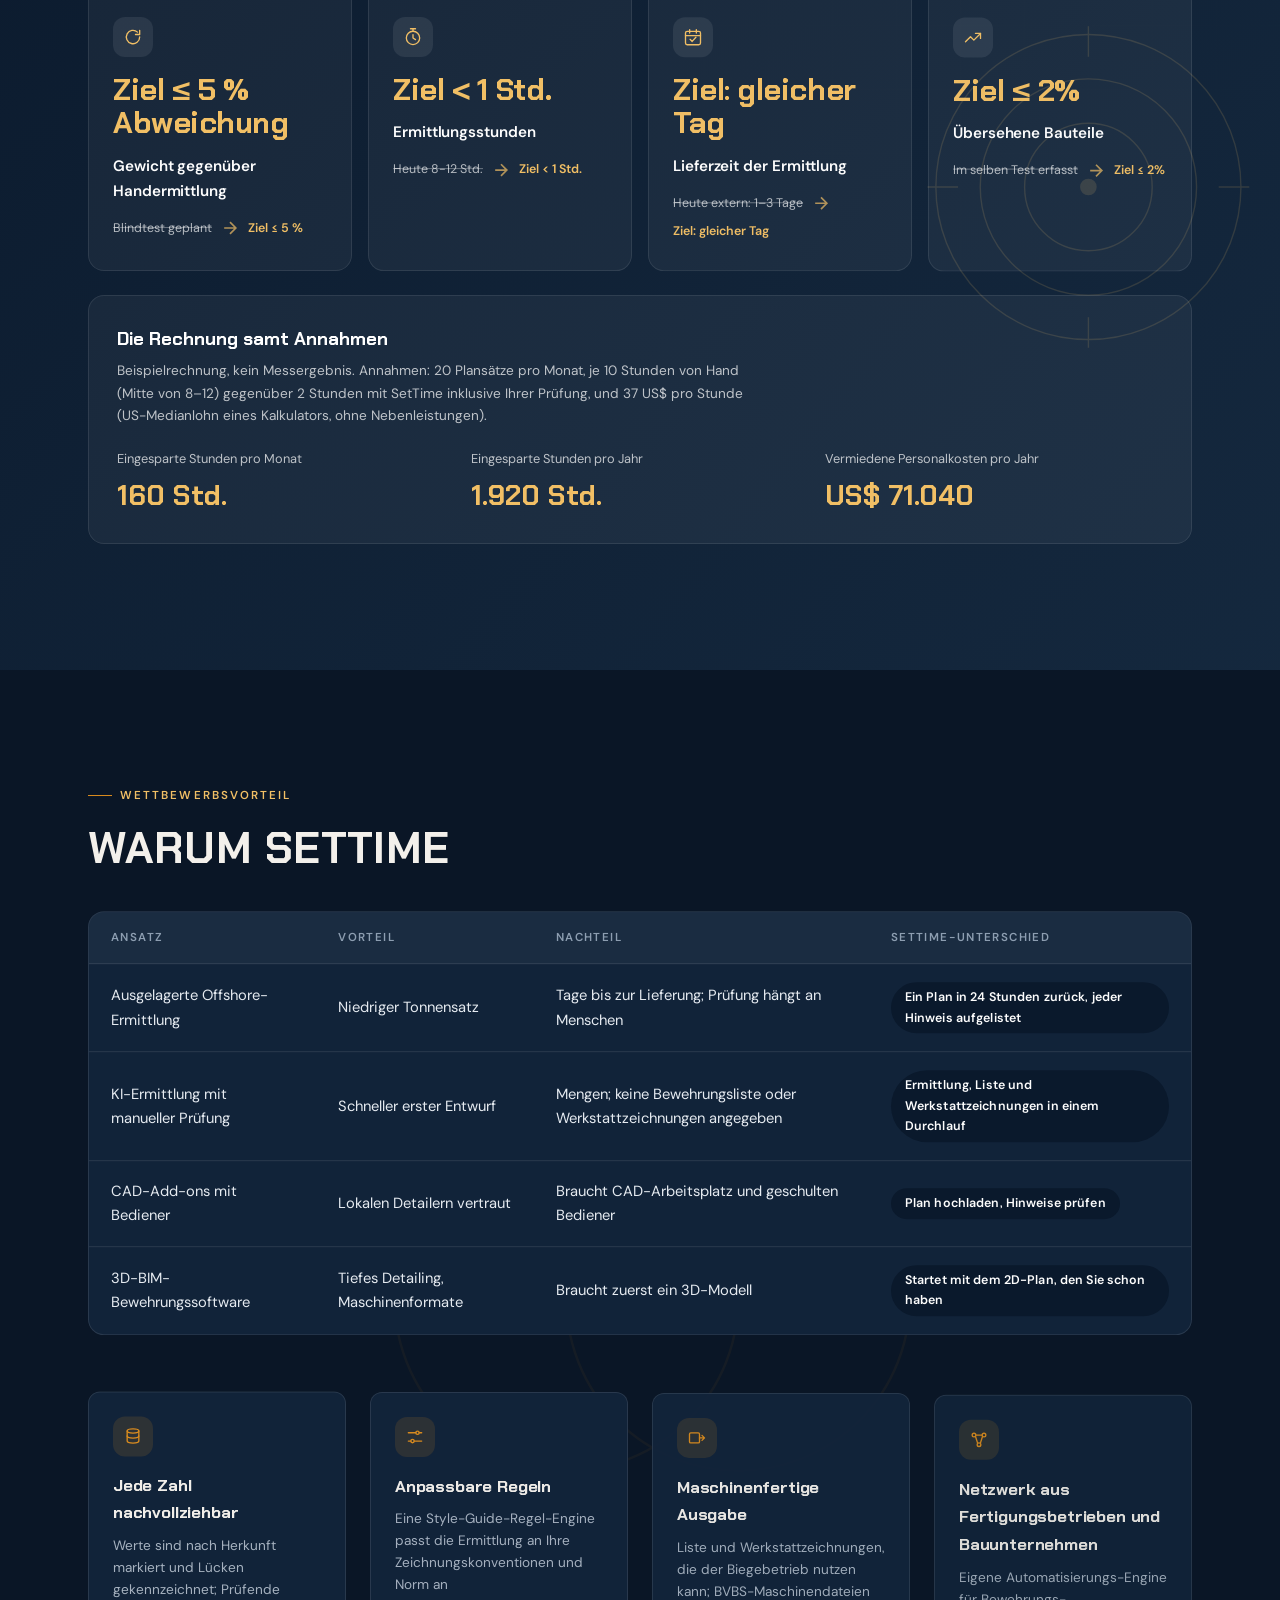
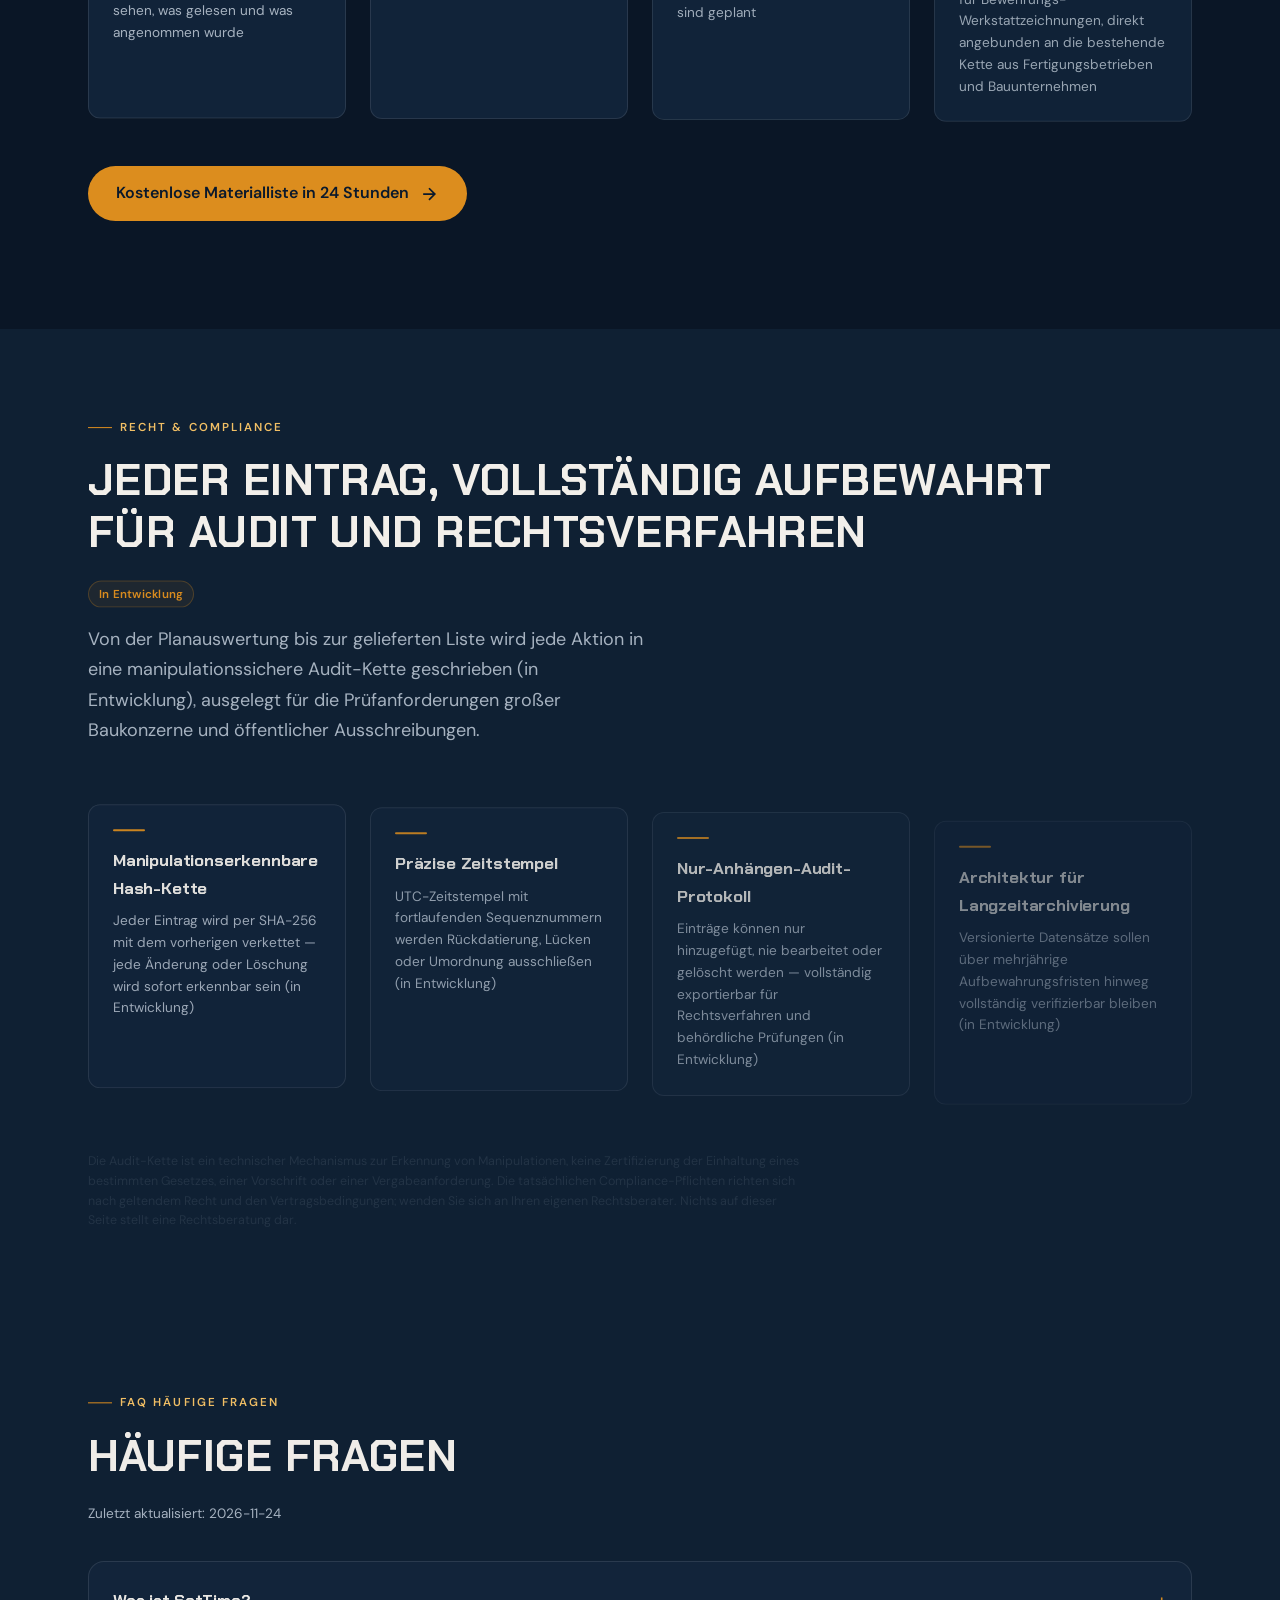
==== commit 8b107b02: "Refresh last-updated dates and drop leftover rebar-cage wording faq.updated (8 languages), JSON-LD d" ====
--- a/de/index.html
+++ b/de/index.html
@@ -129,7 +129,7 @@
         "name": "SetTime | AI Preconstruction: Rebar, Concrete & Formwork Software — Structural Drawings to Shop Drawings & Bar Schedules",
         "description": "SetTime ist KI-Software für die Bauvorbereitung (Preconstruction) in Betrieben: von Monaten auf Minuten. Bewehrungsermittlung, Liste (.xlsm) und Werkstattzeichnungen (.dwg/DXF) sind per AutoCAD-2021-Plugin und Desktop-App verfügbar; Beton und Schalung sind in Entwicklung; MEP und HVAC sind geplant. Entwickelt von Kairos.ai. Einen Plan senden, kostenlose Ermittlung binnen 24 Stunden.",
         "inLanguage": "de",
-        "dateModified": "2026-10-30",
+        "dateModified": "2026-11-24",
         "isPartOf": {
           "@id": "https://settime.kairosaitech.com/de/#website"
         },
@@ -385,7 +385,7 @@
     </div>
   </nav>
 
-  <!-- ===== HERO (scroll-scrubbed 3D: camera flies toward a rebar cage) ===== -->
+  <!-- ===== HERO (scroll-scrubbed 3D: camera flies toward a building frame) ===== -->
   <div class="hero-track">
   <section class="hero" id="hero">
     <div class="hero-bg">
@@ -1176,7 +1176,7 @@
     <div class="container">
       <p class="section-label fade-in" data-i18n="faq.label">FAQ Häufige Fragen</p>
       <h2 class="section-heading fade-in" data-delay="1" data-i18n="faq.heading">Häufige Fragen</h2>
-      <p class="faq-updated fade-in" data-delay="1" data-i18n="faq.updated">Zuletzt aktualisiert: 2026-10-30</p>
+      <p class="faq-updated fade-in" data-delay="1" data-i18n="faq.updated">Zuletzt aktualisiert: 2026-11-24</p>
 
       <div class="faq-list">
         <details class="faq-item fade-in" data-delay="2">
